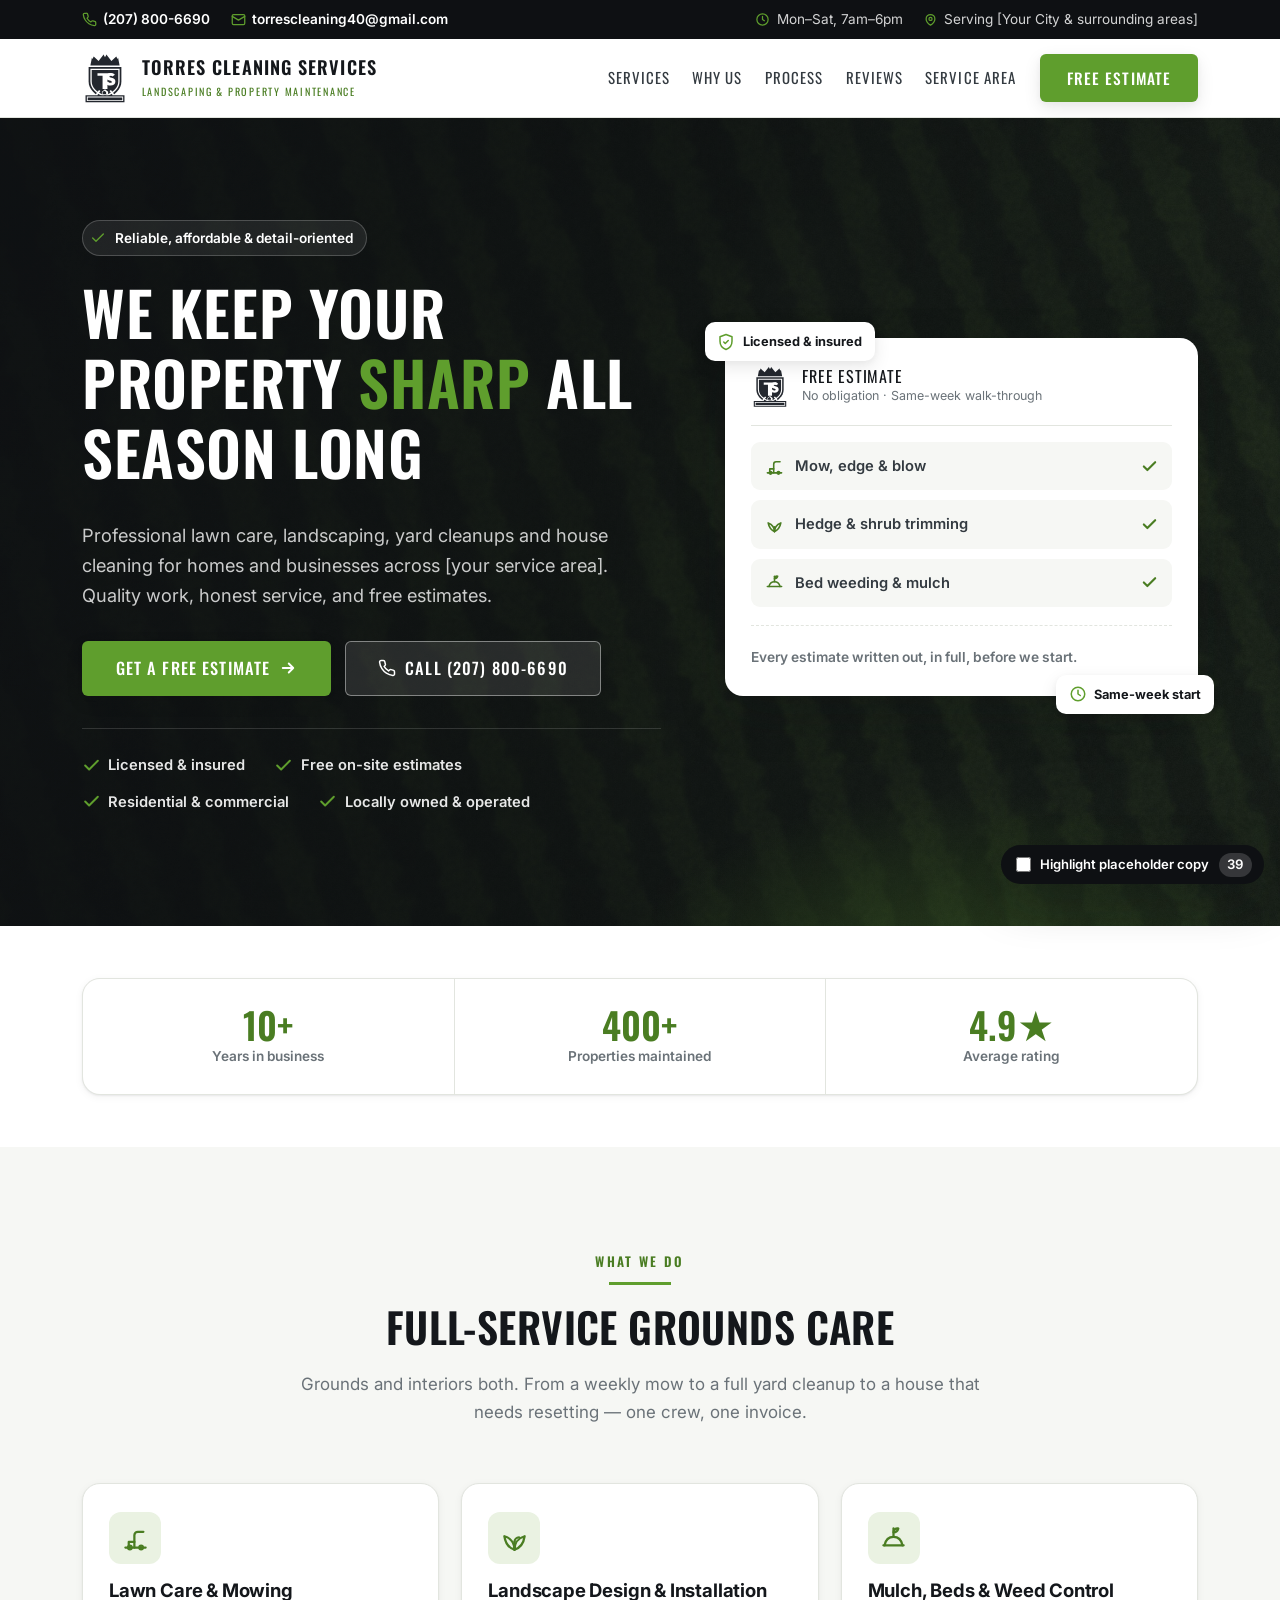
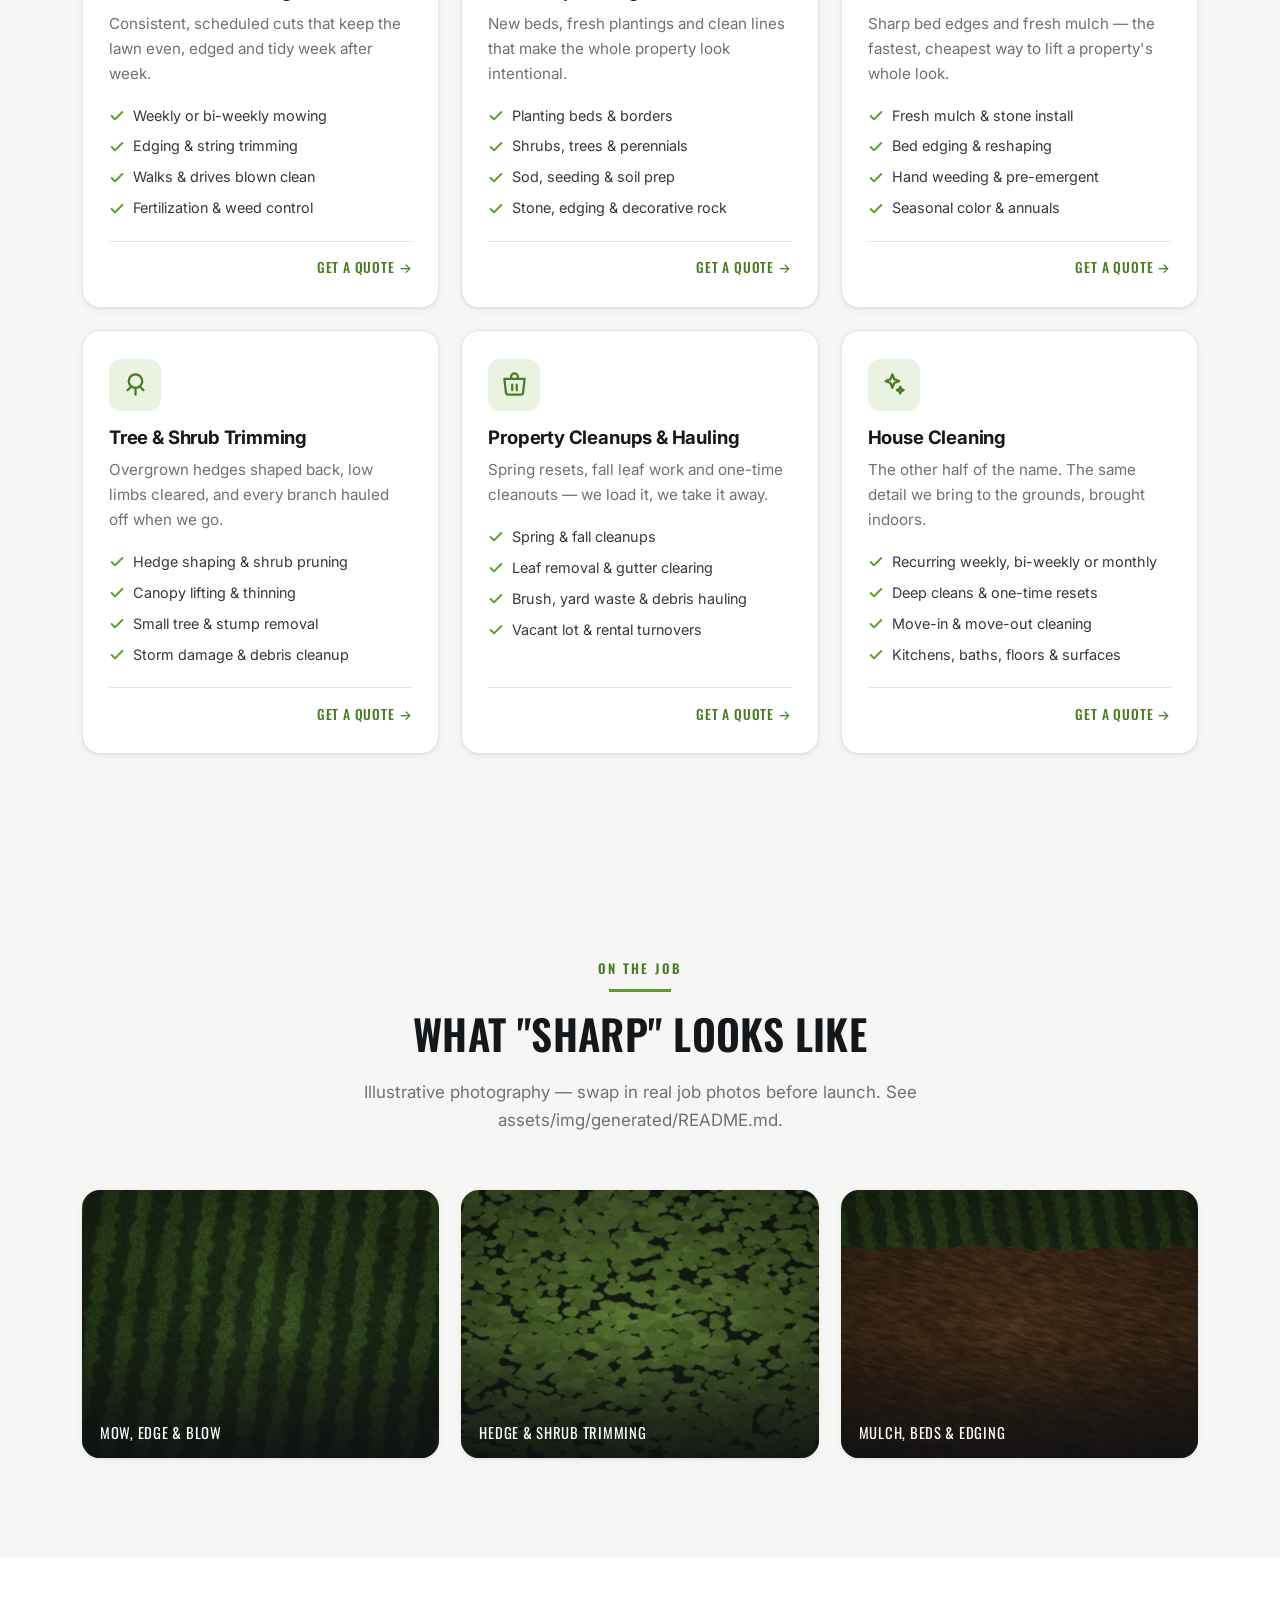
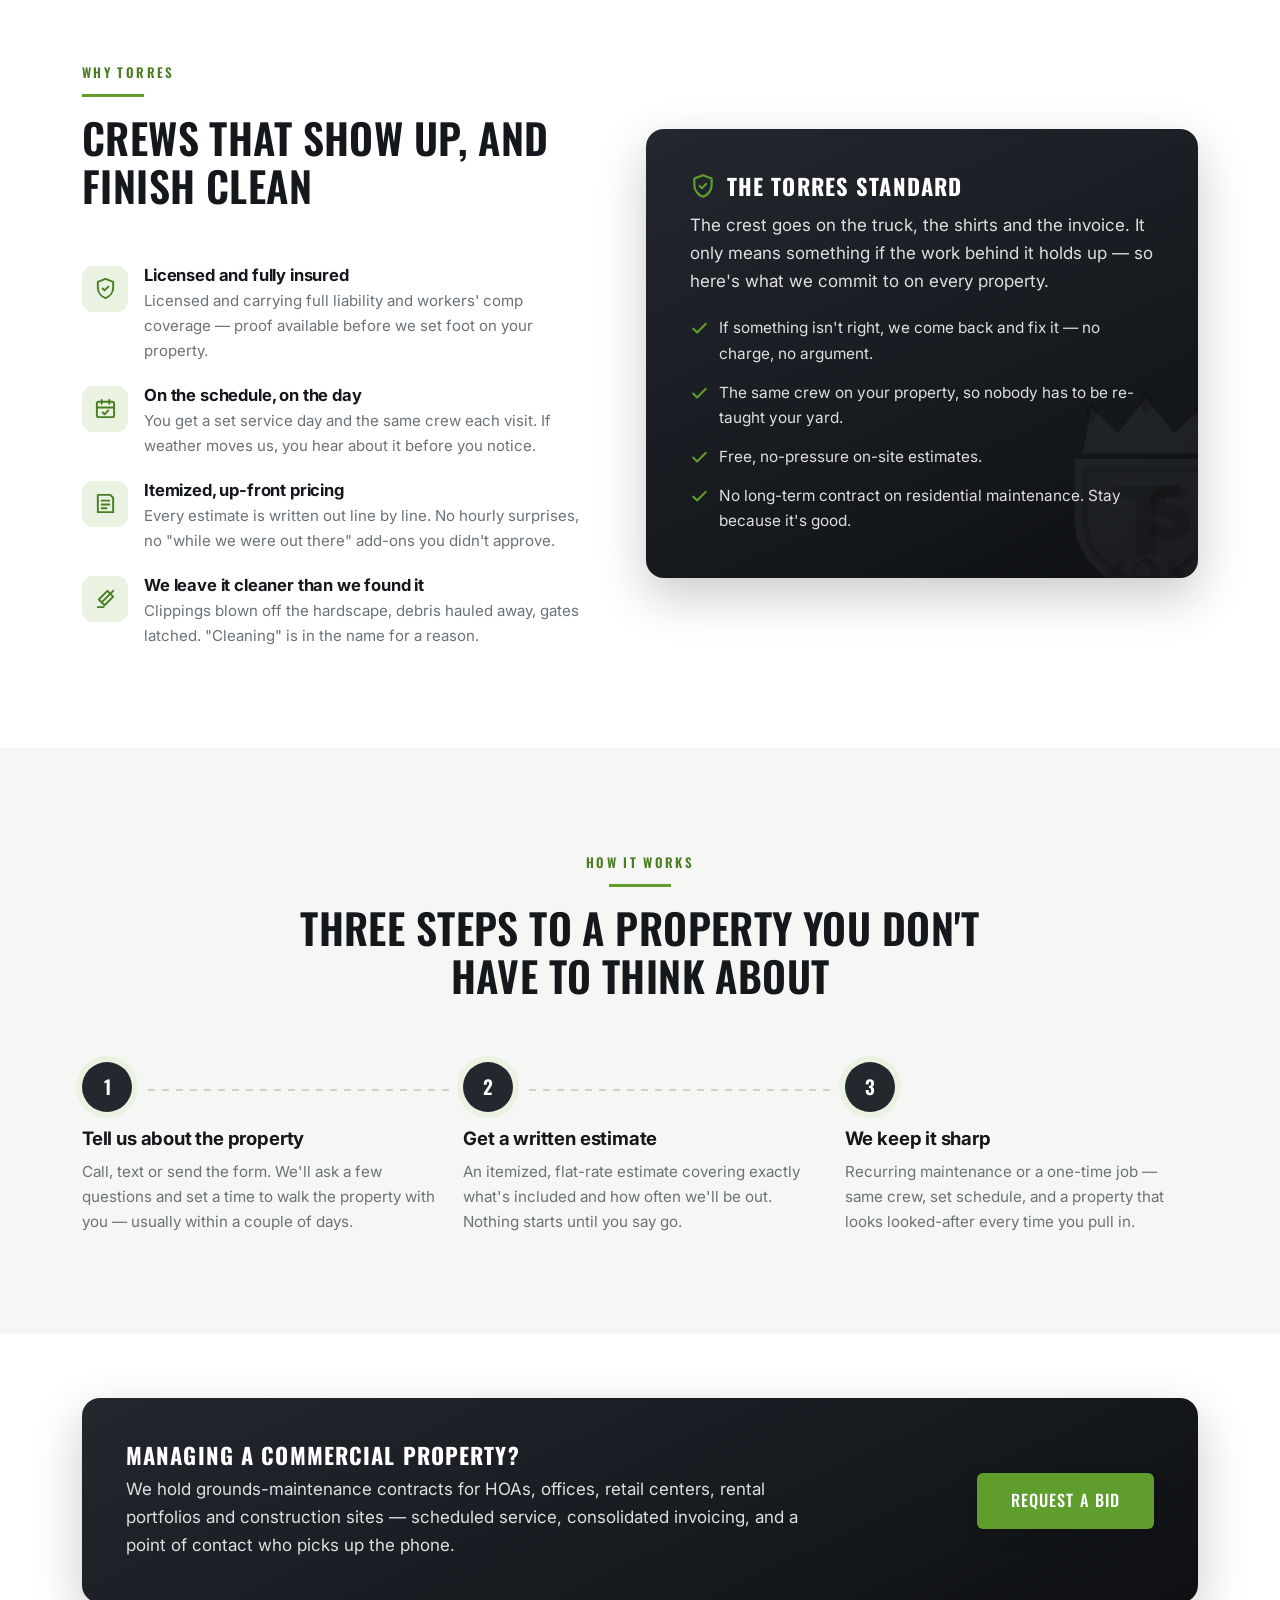
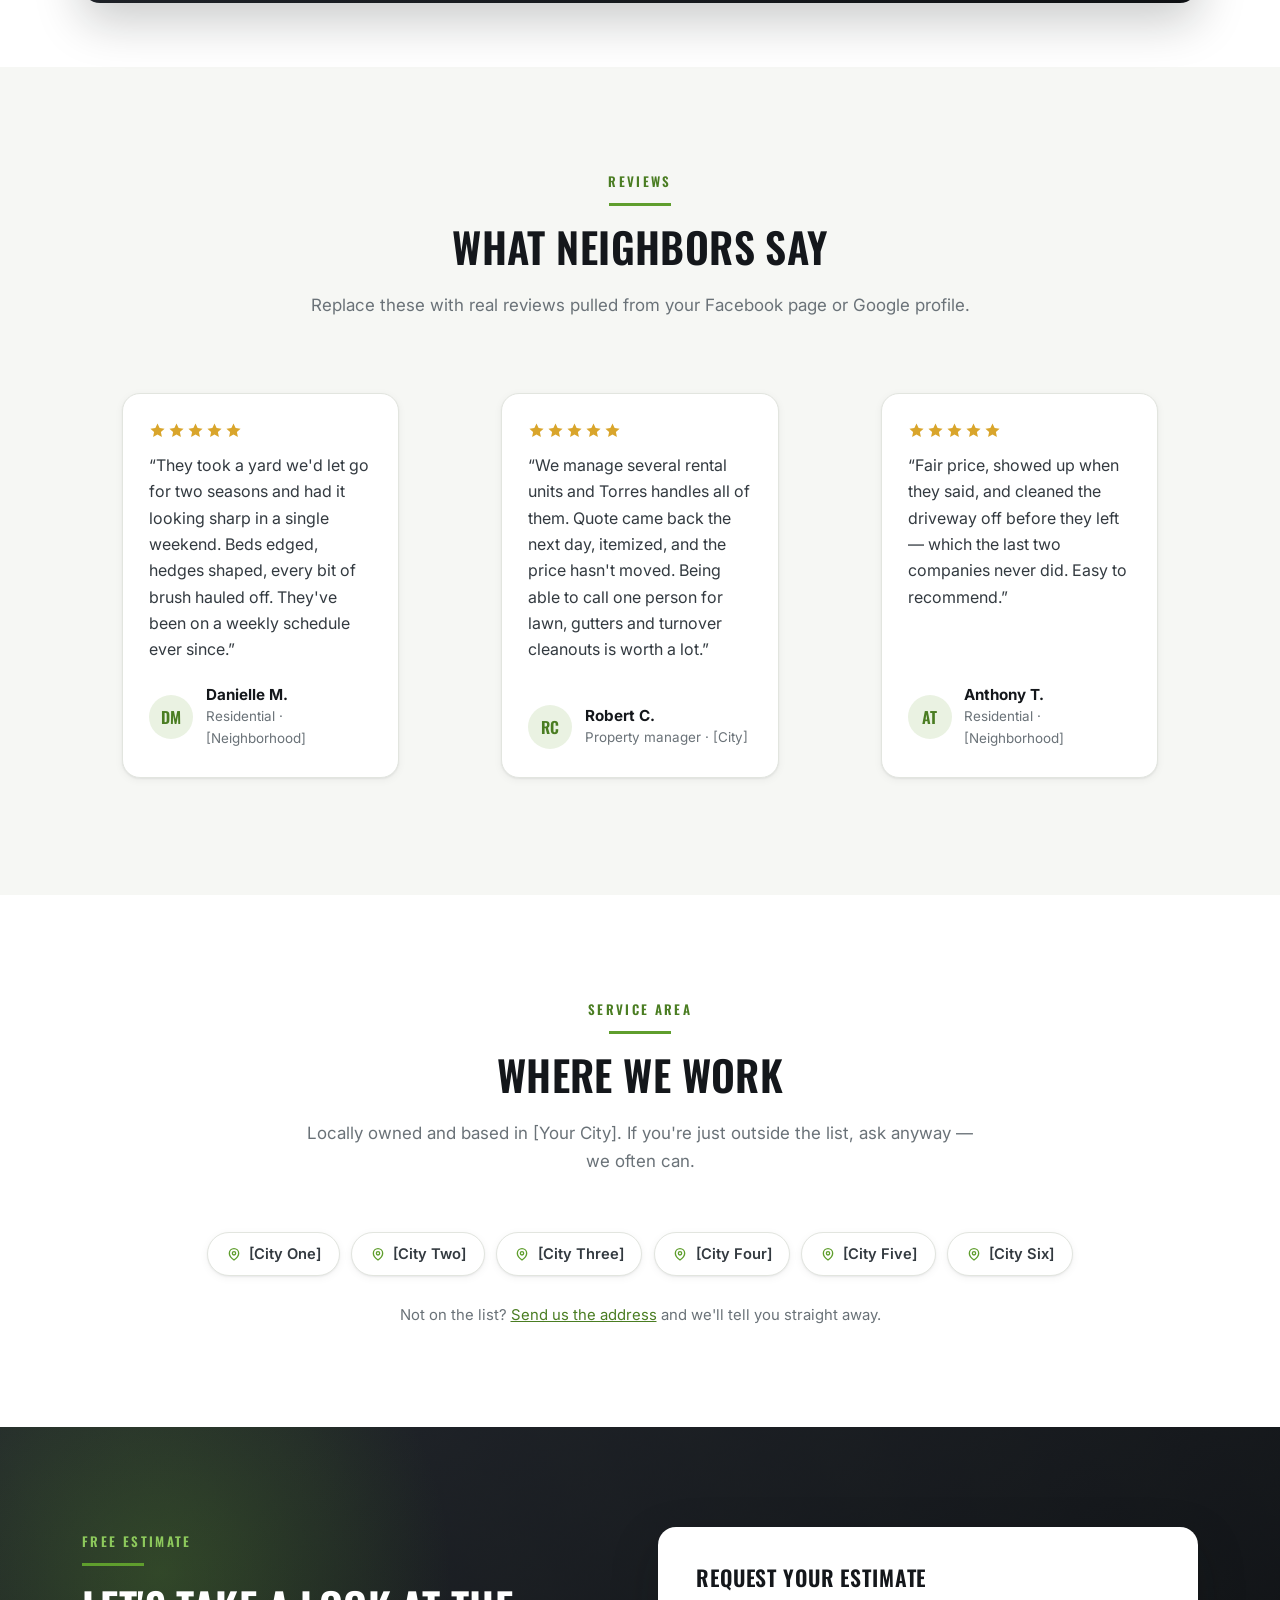
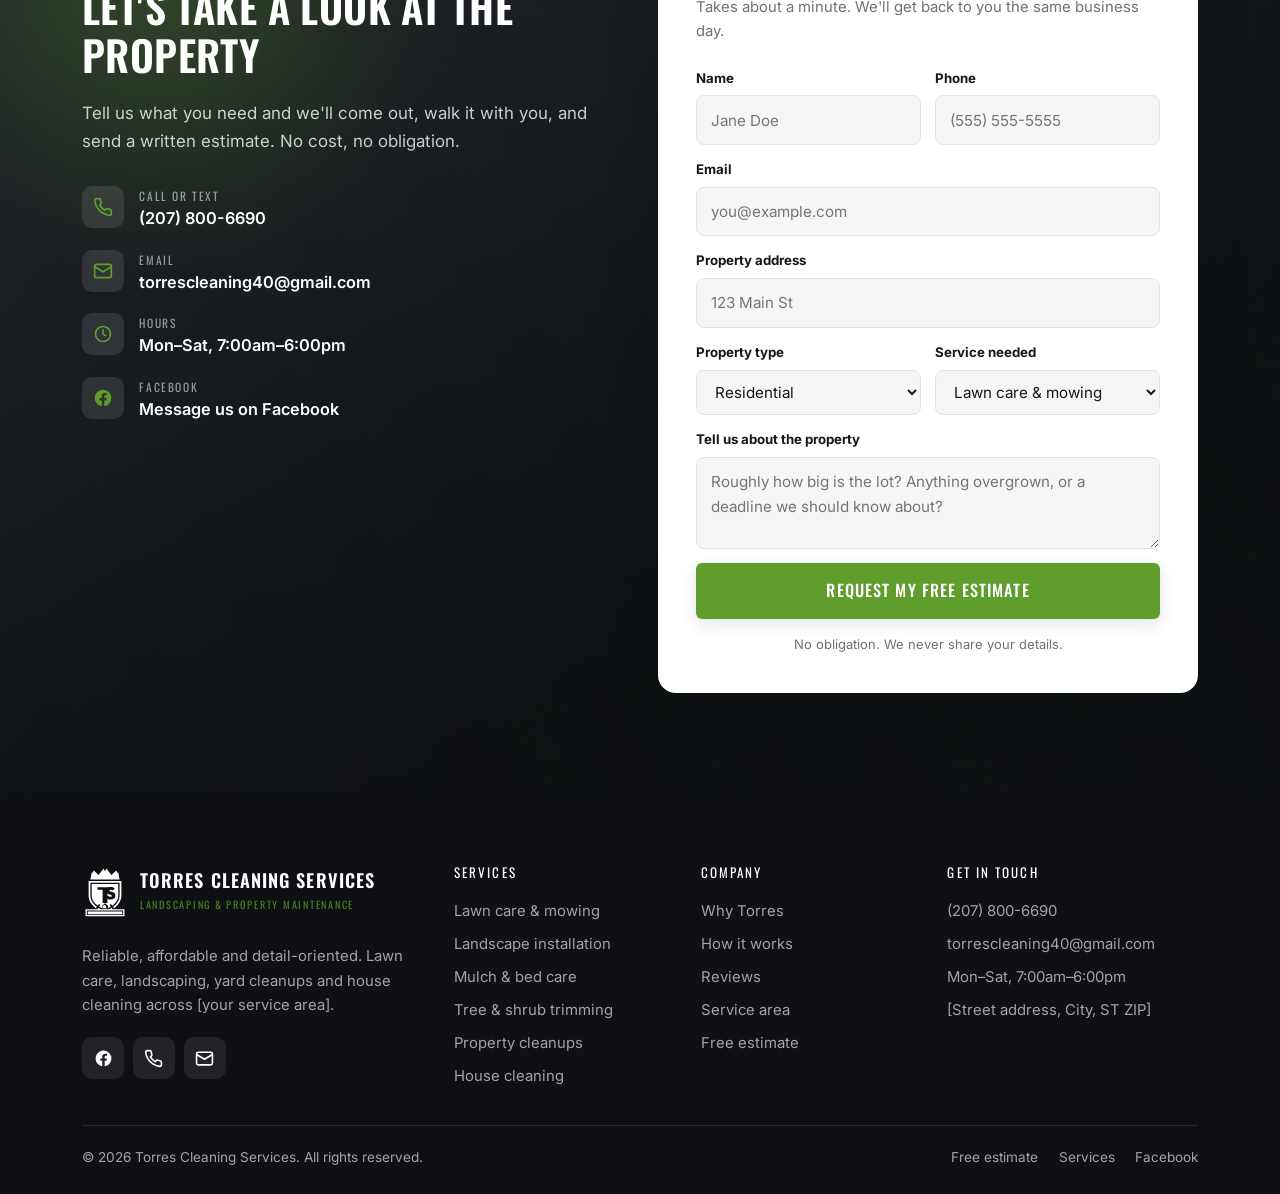
==== index.html @ cb21657d "Add lawn photography, drop prices and the 24hr guarantee Photography — no stock-photo host (Facebook" ====
<!doctype html>
<html lang="en">
<head>
<meta charset="utf-8">
<meta name="viewport" content="width=device-width, initial-scale=1">
<title>Torres Cleaning Services — Landscaping &amp; Property Maintenance</title>
<meta name="description" content="Torres Cleaning Services provides professional lawn care, landscaping, yard cleanups and house cleaning. Reliable, affordable and detail-oriented. Free estimates.">
<meta name="theme-color" content="#0e1013">

<!-- Open Graph / social preview -->
<meta property="og:type" content="website">
<meta property="og:title" content="Torres Cleaning Services — Landscaping &amp; Property Maintenance">
<meta property="og:description" content="Professional lawn care, landscaping, yard cleanups and house cleaning. Quality work, honest service, beautiful results. Free estimates.">

<link rel="preconnect" href="https://fonts.googleapis.com">
<link rel="preconnect" href="https://fonts.gstatic.com" crossorigin>
<link rel="stylesheet" href="https://fonts.googleapis.com/css2?family=Inter:wght@400;600;700&family=Oswald:wght@400;500;600&display=swap">
<link rel="stylesheet" href="assets/css/styles.css">
</head>
<body>

<a class="skip-link" href="#main">Skip to main content</a>

<!-- ============================== TOP BAR ============================== -->
<div class="topbar">
  <div class="container topbar__inner">
    <ul class="topbar__list">
      <li>
        <svg viewBox="0 0 24 24" fill="none" stroke="currentColor" stroke-width="2" stroke-linecap="round" stroke-linejoin="round" aria-hidden="true"><path d="M22 16.92v3a2 2 0 0 1-2.18 2 19.79 19.79 0 0 1-8.63-3.07 19.5 19.5 0 0 1-6-6 19.79 19.79 0 0 1-3.07-8.67A2 2 0 0 1 4.11 2h3a2 2 0 0 1 2 1.72c.13.96.36 1.9.7 2.81a2 2 0 0 1-.45 2.11L8.09 9.91a16 16 0 0 0 6 6l1.27-1.27a2 2 0 0 1 2.11-.45c.9.34 1.85.57 2.81.7A2 2 0 0 1 22 16.92z"/></svg>
        <a href="tel:+12078006690">(207) 800-6690</a>
      </li>
      <li>
        <svg viewBox="0 0 24 24" fill="none" stroke="currentColor" stroke-width="2" stroke-linecap="round" stroke-linejoin="round" aria-hidden="true"><rect x="2" y="4" width="20" height="16" rx="2"/><path d="m2 7 10 6 10-6"/></svg>
        <a href="mailto:torrescleaning40@gmail.com">torrescleaning40@gmail.com</a>
      </li>
    </ul>
    <ul class="topbar__list">
      <li>
        <svg viewBox="0 0 24 24" fill="none" stroke="currentColor" stroke-width="2" stroke-linecap="round" stroke-linejoin="round" aria-hidden="true"><circle cx="12" cy="12" r="9"/><path d="M12 7v5l3 2"/></svg>
        <span class="ph">Mon–Sat, 7am–6pm</span>
      </li>
      <li>
        <svg viewBox="0 0 24 24" fill="none" stroke="currentColor" stroke-width="2" stroke-linecap="round" stroke-linejoin="round" aria-hidden="true"><path d="M12 21s-7-4.5-7-10a7 7 0 0 1 14 0c0 5.5-7 10-7 10z"/><circle cx="12" cy="11" r="2.5"/></svg>
        <span>Serving <span class="ph">[Your City &amp; surrounding areas]</span></span>
      </li>
    </ul>
  </div>
</div>

<!-- ============================== HEADER =============================== -->
<header class="site-header">
  <div class="container site-header__inner">
    <a class="brand" href="#top">
      <svg class="brand__crest" viewBox="0 0 100 122" role="img" aria-label="Torres Cleaning Services crest"><g class="crest-body" fill="currentColor"><path d="M17 33 21.5 9.5 35.5 22.5 50 4 64.5 22.5 78.5 9.5 83 33Z"/><path d="M13 36h74v33c0 18-14.5 31-37 40C27.5 100 13 87 13 69Z"/></g><g class="crest-paper" fill="var(--crest-paper,#fff)"><path d="M21.5 6 25 12l-3.5 6-3.5-6Zm57 0L82 12l-3.5 6-3.5-6ZM50 0l4 7-4 7-4-7Z"/><path d="M17 40h66v29c0 15.5-12.5 27-33 35.5C29.5 96 17 84.5 17 69Zm3 3v26c0 13.7 11 24 30 32 19-8 30-18.3 30-32V43Z"/><path d="M33 50h34v6H55.5v30h-11V56H33Z"/><path d="M63 49.5c4.4 0 7.6 1.6 9.3 4.4l-5.4 3.6c-.9-1.3-2.3-2-4-2-1.7 0-2.8.8-2.8 2 0 1.4 1.4 2 4.8 2.9 5.4 1.4 8.6 3.4 8.6 8.3 0 5.6-4.4 9.3-11.2 9.3-5.3 0-9.2-1.9-11.2-5.2l5.6-3.7c1.2 1.8 3.1 2.8 5.4 2.8 2 0 3.2-.8 3.2-2.1 0-1.5-1.5-2.1-5.2-3.1-5-1.3-8.1-3.4-8.1-8.1 0-5.3 4.3-9.1 11-9.1Z"/><path d="M50 86.5 43 92v7h14v-7Zm-1.5 3.2 4 3.1v4.2h-8v-4.2Z"/><path d="m36.5 88 3.2 2.4-8 10.6-3.2-2.4Zm27 0 8 10.6-3.2 2.4-8-10.6Z"/></g><g class="crest-body" fill="currentColor"><path d="M6 100h88v16H6Z"/></g><g class="crest-paper" fill="var(--crest-paper,#fff)"><path d="M9 103h82v10H9Zm2 2v6h78v-6Z"/></g></svg>
      <span>
        <span class="brand__name">Torres Cleaning Services</span>
        <span class="brand__tag">Landscaping &amp; Property Maintenance</span>
      </span>
    </a>

    <button class="nav-toggle" type="button" aria-expanded="false" aria-controls="primary-nav" aria-label="Toggle navigation menu">
      <svg class="icon-open" viewBox="0 0 24 24" fill="none" stroke="currentColor" stroke-width="2" stroke-linecap="round" aria-hidden="true"><path d="M4 7h16M4 12h16M4 17h16"/></svg>
      <svg class="icon-close" viewBox="0 0 24 24" fill="none" stroke="currentColor" stroke-width="2" stroke-linecap="round" aria-hidden="true"><path d="m6 6 12 12M18 6 6 18"/></svg>
    </button>

    <nav class="nav" id="primary-nav" aria-label="Primary">
      <ul class="nav__list">
        <li><a href="#services">Services</a></li>
        <li><a href="#why">Why Us</a></li>
        <li><a href="#process">Process</a></li>
        <li><a href="#reviews">Reviews</a></li>
        <li><a href="#areas">Service Area</a></li>
      </ul>
      <a class="btn btn--primary" href="#estimate">Free Estimate</a>
    </nav>
  </div>
</header>

<main id="main">

<!-- =============================== HERO ================================ -->
<section class="hero" id="top">
  <div class="container hero__grid">
    <div class="hero__copy">
      <p class="hero__badge">
        <svg viewBox="0 0 24 24" fill="none" stroke="currentColor" stroke-width="2" stroke-linecap="round" stroke-linejoin="round" aria-hidden="true" style="width:16px;height:16px;color:var(--green)"><path d="m20 6-11 11-5-5"/></svg>
        Reliable, affordable &amp; detail-oriented
      </p>

      <h1 class="hero__title">We keep your property <span class="accent">sharp</span> all season long</h1>

      <p class="hero__lede">
        Professional lawn care, landscaping, yard cleanups and house cleaning for
        homes and businesses across <span class="ph">[your service area]</span>.
        Quality work, honest service, and free estimates.
      </p>

      <div class="hero__cta">
        <a class="btn btn--primary btn--lg" href="#estimate">
          Get a free estimate
          <svg viewBox="0 0 24 24" fill="none" stroke="currentColor" stroke-width="2.5" stroke-linecap="round" stroke-linejoin="round" aria-hidden="true"><path d="M5 12h14m-6-6 6 6-6 6"/></svg>
        </a>
        <a class="btn btn--on-dark btn--lg" href="tel:+12078006690">
          <svg viewBox="0 0 24 24" fill="none" stroke="currentColor" stroke-width="2" stroke-linecap="round" stroke-linejoin="round" aria-hidden="true"><path d="M22 16.92v3a2 2 0 0 1-2.18 2 19.79 19.79 0 0 1-8.63-3.07 19.5 19.5 0 0 1-6-6 19.79 19.79 0 0 1-3.07-8.67A2 2 0 0 1 4.11 2h3a2 2 0 0 1 2 1.72c.13.96.36 1.9.7 2.81a2 2 0 0 1-.45 2.11L8.09 9.91a16 16 0 0 0 6 6l1.27-1.27a2 2 0 0 1 2.11-.45c.9.34 1.85.57 2.81.7A2 2 0 0 1 22 16.92z"/></svg>
          Call (207) 800-6690
        </a>
      </div>

      <ul class="hero__points">
        <li><svg viewBox="0 0 24 24" fill="none" stroke="currentColor" stroke-width="2.5" stroke-linecap="round" stroke-linejoin="round" aria-hidden="true"><path d="m20 6-11 11-5-5"/></svg><span class="ph">Licensed &amp; insured</span></li>
        <li><svg viewBox="0 0 24 24" fill="none" stroke="currentColor" stroke-width="2.5" stroke-linecap="round" stroke-linejoin="round" aria-hidden="true"><path d="m20 6-11 11-5-5"/></svg>Free on-site estimates</li>
        <li><svg viewBox="0 0 24 24" fill="none" stroke="currentColor" stroke-width="2.5" stroke-linecap="round" stroke-linejoin="round" aria-hidden="true"><path d="m20 6-11 11-5-5"/></svg>Residential &amp; commercial</li>
        <li><svg viewBox="0 0 24 24" fill="none" stroke="currentColor" stroke-width="2.5" stroke-linecap="round" stroke-linejoin="round" aria-hidden="true"><path d="m20 6-11 11-5-5"/></svg>Locally owned &amp; operated</li>
      </ul>
    </div>

    <div class="hero__visual">
      <div class="hero-float hero-float--tl">
        <svg viewBox="0 0 24 24" fill="none" stroke="currentColor" stroke-width="2" stroke-linecap="round" stroke-linejoin="round" aria-hidden="true"><path d="M12 2 4 5v6c0 5 3.4 9.4 8 11 4.6-1.6 8-6 8-11V5z"/><path d="m9 12 2 2 4-4"/></svg>
        <span class="ph">Licensed &amp; insured</span>
      </div>

      <div class="hero-card">
        <div class="hero-card__top">
          <svg class="brand__crest" viewBox="0 0 100 122" role="img" aria-label="Torres Cleaning Services crest"><g class="crest-body" fill="currentColor"><path d="M17 33 21.5 9.5 35.5 22.5 50 4 64.5 22.5 78.5 9.5 83 33Z"/><path d="M13 36h74v33c0 18-14.5 31-37 40C27.5 100 13 87 13 69Z"/></g><g class="crest-paper" fill="var(--crest-paper,#fff)"><path d="M21.5 6 25 12l-3.5 6-3.5-6Zm57 0L82 12l-3.5 6-3.5-6ZM50 0l4 7-4 7-4-7Z"/><path d="M17 40h66v29c0 15.5-12.5 27-33 35.5C29.5 96 17 84.5 17 69Zm3 3v26c0 13.7 11 24 30 32 19-8 30-18.3 30-32V43Z"/><path d="M33 50h34v6H55.5v30h-11V56H33Z"/><path d="M63 49.5c4.4 0 7.6 1.6 9.3 4.4l-5.4 3.6c-.9-1.3-2.3-2-4-2-1.7 0-2.8.8-2.8 2 0 1.4 1.4 2 4.8 2.9 5.4 1.4 8.6 3.4 8.6 8.3 0 5.6-4.4 9.3-11.2 9.3-5.3 0-9.2-1.9-11.2-5.2l5.6-3.7c1.2 1.8 3.1 2.8 5.4 2.8 2 0 3.2-.8 3.2-2.1 0-1.5-1.5-2.1-5.2-3.1-5-1.3-8.1-3.4-8.1-8.1 0-5.3 4.3-9.1 11-9.1Z"/><path d="M50 86.5 43 92v7h14v-7Zm-1.5 3.2 4 3.1v4.2h-8v-4.2Z"/><path d="m36.5 88 3.2 2.4-8 10.6-3.2-2.4Zm27 0 8 10.6-3.2 2.4-8-10.6Z"/></g><g class="crest-body" fill="currentColor"><path d="M6 100h88v16H6Z"/></g><g class="crest-paper" fill="var(--crest-paper,#fff)"><path d="M9 103h82v10H9Zm2 2v6h78v-6Z"/></g></svg>
          <span>
            <span class="hero-card__title">Free estimate</span>
            <span class="hero-card__sub">No obligation &middot; <span class="ph">Same-week walk-through</span></span>
          </span>
        </div>

        <div class="hero-card__rows">
          <div class="hero-card__row">
            <svg viewBox="0 0 24 24" fill="none" stroke="currentColor" stroke-width="2" stroke-linecap="round" stroke-linejoin="round" aria-hidden="true"><path d="M3 20h18"/><path d="M6 20v-5h5v5"/><path d="M11 15V9a3 3 0 0 1 3-3h5"/><circle cx="7" cy="20" r="1.6"/><circle cx="17" cy="20" r="1.6"/></svg>
            <span>Mow, edge &amp; blow</span>
            <svg class="hero-card__check" viewBox="0 0 24 24" fill="none" stroke="currentColor" stroke-width="3" stroke-linecap="round" stroke-linejoin="round" aria-hidden="true"><path d="m20 6-11 11-5-5"/></svg>
          </div>
          <div class="hero-card__row">
            <svg viewBox="0 0 24 24" fill="none" stroke="currentColor" stroke-width="2" stroke-linecap="round" stroke-linejoin="round" aria-hidden="true"><path d="M12 21c0-5 3-9 8-11-1 6-4 9-8 11z"/><path d="M12 21c0-5-3-9-8-11 1 6 4 9 8 11z"/><path d="M12 21v-6"/></svg>
            <span>Hedge &amp; shrub trimming</span>
            <svg class="hero-card__check" viewBox="0 0 24 24" fill="none" stroke="currentColor" stroke-width="3" stroke-linecap="round" stroke-linejoin="round" aria-hidden="true"><path d="m20 6-11 11-5-5"/></svg>
          </div>
          <div class="hero-card__row">
            <svg viewBox="0 0 24 24" fill="none" stroke="currentColor" stroke-width="2" stroke-linecap="round" stroke-linejoin="round" aria-hidden="true"><path d="M3 17h18"/><path d="M5 17c1-4 3-6 7-6s6 2 7 6"/><path d="M12 11V4"/><path d="M12 7c2 0 3.5-1.2 4-3-2.2-.3-3.6.7-4 3z"/></svg>
            <span>Bed weeding &amp; mulch</span>
            <svg class="hero-card__check" viewBox="0 0 24 24" fill="none" stroke="currentColor" stroke-width="3" stroke-linecap="round" stroke-linejoin="round" aria-hidden="true"><path d="m20 6-11 11-5-5"/></svg>
          </div>
        </div>

        <p class="hero-card__foot">
          <span>Every estimate written out, in full, before we start.</span>
        </p>
      </div>

      <div class="hero-float hero-float--br">
        <svg viewBox="0 0 24 24" fill="none" stroke="currentColor" stroke-width="2" stroke-linecap="round" stroke-linejoin="round" aria-hidden="true"><circle cx="12" cy="12" r="9"/><path d="M12 7v5l3 2"/></svg>
        <span class="ph">Same-week start</span>
      </div>
    </div>
  </div>
</section>

<!-- =============================== STATS =============================== -->
<section class="section" style="padding-block: clamp(34px,4.5vw,52px)">
  <div class="container">
    <div class="stats">
      <div class="stat"><div class="stat__num ph">10+</div><div class="stat__label">Years in business</div></div>
      <div class="stat"><div class="stat__num ph">400+</div><div class="stat__label">Properties maintained</div></div>
      <div class="stat"><div class="stat__num ph">4.9★</div><div class="stat__label">Average rating</div></div>
    </div>
  </div>
</section>

<!-- ============================== SERVICES ============================= -->
<section class="section section--stone" id="services">
  <div class="container">
    <div class="section-head">
      <span class="eyebrow">What we do</span>
      <hr class="rule">
      <h2>Full-service grounds care</h2>
      <p>Grounds and interiors both. From a weekly mow to a full yard cleanup to a house that needs resetting — one crew, one invoice.</p>
    </div>

    <div class="cards">

      <article class="card">
        <div class="card__icon">
          <svg viewBox="0 0 24 24" fill="none" stroke="currentColor" stroke-width="2" stroke-linecap="round" stroke-linejoin="round" aria-hidden="true"><path d="M3 20h18"/><path d="M6 20v-5h5v5"/><path d="M11 15V9a3 3 0 0 1 3-3h5"/><circle cx="7" cy="20" r="1.6"/><circle cx="17" cy="20" r="1.6"/></svg>
        </div>
        <h3>Lawn Care &amp; Mowing</h3>
        <p>Consistent, scheduled cuts that keep the lawn even, edged and tidy week after week.</p>
        <ul class="card__list">
          <li><svg viewBox="0 0 24 24" fill="none" stroke="currentColor" stroke-width="3" stroke-linecap="round" stroke-linejoin="round" aria-hidden="true"><path d="m20 6-11 11-5-5"/></svg>Weekly or bi-weekly mowing</li>
          <li><svg viewBox="0 0 24 24" fill="none" stroke="currentColor" stroke-width="3" stroke-linecap="round" stroke-linejoin="round" aria-hidden="true"><path d="m20 6-11 11-5-5"/></svg>Edging &amp; string trimming</li>
          <li><svg viewBox="0 0 24 24" fill="none" stroke="currentColor" stroke-width="3" stroke-linecap="round" stroke-linejoin="round" aria-hidden="true"><path d="m20 6-11 11-5-5"/></svg>Walks &amp; drives blown clean</li>
          <li><svg viewBox="0 0 24 24" fill="none" stroke="currentColor" stroke-width="3" stroke-linecap="round" stroke-linejoin="round" aria-hidden="true"><path d="m20 6-11 11-5-5"/></svg>Fertilization &amp; weed control</li>
        </ul>
        <div class="card__foot">
          
          <a class="card__link" href="#estimate">Get a quote →</a>
        </div>
      </article>

      <article class="card">
        <div class="card__icon">
          <svg viewBox="0 0 24 24" fill="none" stroke="currentColor" stroke-width="2" stroke-linecap="round" stroke-linejoin="round" aria-hidden="true"><path d="M12 22c0-6 3.5-10.5 9-12-1 7-4.5 10.5-9 12z"/><path d="M12 22c0-6-3.5-10.5-9-12 1 7 4.5 10.5 9 12z"/><path d="M12 22v-7"/><path d="M12 15a4 4 0 0 1 4-4"/></svg>
        </div>
        <h3>Landscape Design &amp; Installation</h3>
        <p>New beds, fresh plantings and clean lines that make the whole property look intentional.</p>
        <ul class="card__list">
          <li><svg viewBox="0 0 24 24" fill="none" stroke="currentColor" stroke-width="3" stroke-linecap="round" stroke-linejoin="round" aria-hidden="true"><path d="m20 6-11 11-5-5"/></svg>Planting beds &amp; borders</li>
          <li><svg viewBox="0 0 24 24" fill="none" stroke="currentColor" stroke-width="3" stroke-linecap="round" stroke-linejoin="round" aria-hidden="true"><path d="m20 6-11 11-5-5"/></svg>Shrubs, trees &amp; perennials</li>
          <li><svg viewBox="0 0 24 24" fill="none" stroke="currentColor" stroke-width="3" stroke-linecap="round" stroke-linejoin="round" aria-hidden="true"><path d="m20 6-11 11-5-5"/></svg>Sod, seeding &amp; soil prep</li>
          <li><svg viewBox="0 0 24 24" fill="none" stroke="currentColor" stroke-width="3" stroke-linecap="round" stroke-linejoin="round" aria-hidden="true"><path d="m20 6-11 11-5-5"/></svg>Stone, edging &amp; decorative rock</li>
        </ul>
        <div class="card__foot">
          
          <a class="card__link" href="#estimate">Get a quote →</a>
        </div>
      </article>

      <article class="card">
        <div class="card__icon">
          <svg viewBox="0 0 24 24" fill="none" stroke="currentColor" stroke-width="2" stroke-linecap="round" stroke-linejoin="round" aria-hidden="true"><path d="M3 18h18"/><path d="M4 18c1-5 3.5-7.5 8-7.5s7 2.5 8 7.5"/><path d="M12 10.5V3"/><path d="M12 6.5c2.2 0 3.8-1.4 4.3-3.4-2.5-.3-4 .9-4.3 3.4z"/></svg>
        </div>
        <h3>Mulch, Beds &amp; Weed Control</h3>
        <p>Sharp bed edges and fresh mulch — the fastest, cheapest way to lift a property's whole look.</p>
        <ul class="card__list">
          <li><svg viewBox="0 0 24 24" fill="none" stroke="currentColor" stroke-width="3" stroke-linecap="round" stroke-linejoin="round" aria-hidden="true"><path d="m20 6-11 11-5-5"/></svg>Fresh mulch &amp; stone install</li>
          <li><svg viewBox="0 0 24 24" fill="none" stroke="currentColor" stroke-width="3" stroke-linecap="round" stroke-linejoin="round" aria-hidden="true"><path d="m20 6-11 11-5-5"/></svg>Bed edging &amp; reshaping</li>
          <li><svg viewBox="0 0 24 24" fill="none" stroke="currentColor" stroke-width="3" stroke-linecap="round" stroke-linejoin="round" aria-hidden="true"><path d="m20 6-11 11-5-5"/></svg>Hand weeding &amp; pre-emergent</li>
          <li><svg viewBox="0 0 24 24" fill="none" stroke="currentColor" stroke-width="3" stroke-linecap="round" stroke-linejoin="round" aria-hidden="true"><path d="m20 6-11 11-5-5"/></svg>Seasonal color &amp; annuals</li>
        </ul>
        <div class="card__foot">
          
          <a class="card__link" href="#estimate">Get a quote →</a>
        </div>
      </article>

      <article class="card">
        <div class="card__icon">
          <svg viewBox="0 0 24 24" fill="none" stroke="currentColor" stroke-width="2" stroke-linecap="round" stroke-linejoin="round" aria-hidden="true"><path d="M12 21v-6"/><circle cx="12" cy="9" r="6"/><path d="M8.5 13.5 5 17"/><path d="m15.5 13.5 3.5 3.5"/></svg>
        </div>
        <h3>Tree &amp; Shrub Trimming</h3>
        <p>Overgrown hedges shaped back, low limbs cleared, and every branch hauled off when we go.</p>
        <ul class="card__list">
          <li><svg viewBox="0 0 24 24" fill="none" stroke="currentColor" stroke-width="3" stroke-linecap="round" stroke-linejoin="round" aria-hidden="true"><path d="m20 6-11 11-5-5"/></svg>Hedge shaping &amp; shrub pruning</li>
          <li><svg viewBox="0 0 24 24" fill="none" stroke="currentColor" stroke-width="3" stroke-linecap="round" stroke-linejoin="round" aria-hidden="true"><path d="m20 6-11 11-5-5"/></svg>Canopy lifting &amp; thinning</li>
          <li><svg viewBox="0 0 24 24" fill="none" stroke="currentColor" stroke-width="3" stroke-linecap="round" stroke-linejoin="round" aria-hidden="true"><path d="m20 6-11 11-5-5"/></svg>Small tree &amp; stump removal</li>
          <li><svg viewBox="0 0 24 24" fill="none" stroke="currentColor" stroke-width="3" stroke-linecap="round" stroke-linejoin="round" aria-hidden="true"><path d="m20 6-11 11-5-5"/></svg>Storm damage &amp; debris cleanup</li>
        </ul>
        <div class="card__foot">
          
          <a class="card__link" href="#estimate">Get a quote →</a>
        </div>
      </article>

      <article class="card">
        <div class="card__icon">
          <svg viewBox="0 0 24 24" fill="none" stroke="currentColor" stroke-width="2" stroke-linecap="round" stroke-linejoin="round" aria-hidden="true"><path d="M3 7h18l-1.4 12.2a2 2 0 0 1-2 1.8H6.4a2 2 0 0 1-2-1.8z"/><path d="M9 7V5a3 3 0 0 1 6 0v2"/><path d="M10 12v5M14 12v5"/></svg>
        </div>
        <h3>Property Cleanups &amp; Hauling</h3>
        <p>Spring resets, fall leaf work and one-time cleanouts — we load it, we take it away.</p>
        <ul class="card__list">
          <li><svg viewBox="0 0 24 24" fill="none" stroke="currentColor" stroke-width="3" stroke-linecap="round" stroke-linejoin="round" aria-hidden="true"><path d="m20 6-11 11-5-5"/></svg>Spring &amp; fall cleanups</li>
          <li><svg viewBox="0 0 24 24" fill="none" stroke="currentColor" stroke-width="3" stroke-linecap="round" stroke-linejoin="round" aria-hidden="true"><path d="m20 6-11 11-5-5"/></svg>Leaf removal &amp; gutter clearing</li>
          <li><svg viewBox="0 0 24 24" fill="none" stroke="currentColor" stroke-width="3" stroke-linecap="round" stroke-linejoin="round" aria-hidden="true"><path d="m20 6-11 11-5-5"/></svg>Brush, yard waste &amp; debris hauling</li>
          <li><svg viewBox="0 0 24 24" fill="none" stroke="currentColor" stroke-width="3" stroke-linecap="round" stroke-linejoin="round" aria-hidden="true"><path d="m20 6-11 11-5-5"/></svg>Vacant lot &amp; rental turnovers</li>
        </ul>
        <div class="card__foot">
          
          <a class="card__link" href="#estimate">Get a quote →</a>
        </div>
      </article>

      <article class="card">
        <div class="card__icon">
          <svg viewBox="0 0 24 24" fill="none" stroke="currentColor" stroke-width="2" stroke-linecap="round" stroke-linejoin="round" aria-hidden="true"><path d="M11 3l1.7 4.3L17 9l-4.3 1.7L11 15l-1.7-4.3L5 9l4.3-1.7z"/><path d="M18 14l.9 2.1L21 17l-2.1.9L18 20l-.9-2.1L15 17l2.1-.9z"/></svg>
        </div>
        <h3>House Cleaning</h3>
        <p>The other half of the name. The same detail we bring to the grounds, brought indoors.</p>
        <ul class="card__list">
          <li><svg viewBox="0 0 24 24" fill="none" stroke="currentColor" stroke-width="3" stroke-linecap="round" stroke-linejoin="round" aria-hidden="true"><path d="m20 6-11 11-5-5"/></svg>Recurring weekly, bi-weekly or monthly</li>
          <li><svg viewBox="0 0 24 24" fill="none" stroke="currentColor" stroke-width="3" stroke-linecap="round" stroke-linejoin="round" aria-hidden="true"><path d="m20 6-11 11-5-5"/></svg>Deep cleans &amp; one-time resets</li>
          <li><svg viewBox="0 0 24 24" fill="none" stroke="currentColor" stroke-width="3" stroke-linecap="round" stroke-linejoin="round" aria-hidden="true"><path d="m20 6-11 11-5-5"/></svg>Move-in &amp; move-out cleaning</li>
          <li><svg viewBox="0 0 24 24" fill="none" stroke="currentColor" stroke-width="3" stroke-linecap="round" stroke-linejoin="round" aria-hidden="true"><path d="m20 6-11 11-5-5"/></svg>Kitchens, baths, floors &amp; surfaces</li>
        </ul>
        <div class="card__foot">
          
          <a class="card__link" href="#estimate">Get a quote →</a>
        </div>
      </article>

    </div>
  </div>
</section>

<!-- ============================== GALLERY =============================== -->
<section class="section section--stone">
  <div class="container">
    <div class="section-head">
      <span class="eyebrow">On the job</span>
      <hr class="rule">
      <h2>What "sharp" looks like</h2>
      <p class="ph">Illustrative photography — swap in real job photos before launch. See assets/img/generated/README.md.</p>
    </div>
    <div class="gallery">
      <figure class="gallery__tile">
        <img src="assets/img/generated/gallery-lawn.jpg" alt="Freshly mown lawn with crisp mowing stripes" loading="lazy" width="1000" height="750">
        <figcaption>Mow, edge &amp; blow</figcaption>
      </figure>
      <figure class="gallery__tile">
        <img src="assets/img/generated/gallery-hedge.jpg" alt="Densely trimmed hedge with a clean, even line" loading="lazy" width="1000" height="750">
        <figcaption>Hedge &amp; shrub trimming</figcaption>
      </figure>
      <figure class="gallery__tile">
        <img src="assets/img/generated/gallery-mulch.jpg" alt="Fresh mulch bed with a sharp edge against the lawn" loading="lazy" width="1000" height="750">
        <figcaption>Mulch, beds &amp; edging</figcaption>
      </figure>
    </div>
  </div>
</section>

<!-- ============================== WHY US =============================== -->
<section class="section" id="why">
  <div class="container split">
    <div>
      <div class="section-head section-head--left">
        <span class="eyebrow">Why Torres</span>
        <hr class="rule">
        <h2>Crews that show up, and finish clean</h2>
      </div>
      <ul class="features">
        <li class="feature">
          <span class="feature__icon"><svg viewBox="0 0 24 24" fill="none" stroke="currentColor" stroke-width="2" stroke-linecap="round" stroke-linejoin="round" aria-hidden="true"><path d="M12 2 4 5v6c0 5 3.4 9.4 8 11 4.6-1.6 8-6 8-11V5z"/><path d="m9 12 2 2 4-4"/></svg></span>
          <div>
            <h3>Licensed and fully insured</h3>
            <p><span class="ph">Licensed and carrying full liability and workers' comp coverage</span> — proof available before we set foot on your property.</p>
          </div>
        </li>
        <li class="feature">
          <span class="feature__icon"><svg viewBox="0 0 24 24" fill="none" stroke="currentColor" stroke-width="2" stroke-linecap="round" stroke-linejoin="round" aria-hidden="true"><rect x="3" y="5" width="18" height="16" rx="2"/><path d="M16 3v4M8 3v4M3 11h18"/><path d="m9 16 2 2 4-4"/></svg></span>
          <div>
            <h3>On the schedule, on the day</h3>
            <p>You get a set service day and the same crew each visit. If weather moves us, you hear about it before you notice.</p>
          </div>
        </li>
        <li class="feature">
          <span class="feature__icon"><svg viewBox="0 0 24 24" fill="none" stroke="currentColor" stroke-width="2" stroke-linecap="round" stroke-linejoin="round" aria-hidden="true"><path d="M4 3h13l3 3v15H4z"/><path d="M8 9h8M8 13h8M8 17h5"/></svg></span>
          <div>
            <h3>Itemized, up-front pricing</h3>
            <p>Every estimate is written out line by line. No hourly surprises, no "while we were out there" add-ons you didn't approve.</p>
          </div>
        </li>
        <li class="feature">
          <span class="feature__icon"><svg viewBox="0 0 24 24" fill="none" stroke="currentColor" stroke-width="2" stroke-linecap="round" stroke-linejoin="round" aria-hidden="true"><path d="M20 4 9 15"/><path d="m14 4 6 6-9 9-6-6z"/><path d="M4 21h6"/></svg></span>
          <div>
            <h3>We leave it cleaner than we found it</h3>
            <p>Clippings blown off the hardscape, debris hauled away, gates latched. "Cleaning" is in the name for a reason.</p>
          </div>
        </li>
      </ul>
    </div>

    <div class="promise">
      <svg class="promise__crest" viewBox="0 0 100 122" aria-hidden="true"><g class="crest-body" fill="currentColor"><path d="M17 33 21.5 9.5 35.5 22.5 50 4 64.5 22.5 78.5 9.5 83 33Z"/><path d="M13 36h74v33c0 18-14.5 31-37 40C27.5 100 13 87 13 69Z"/></g><g class="crest-paper" fill="var(--crest-paper,#fff)"><path d="M21.5 6 25 12l-3.5 6-3.5-6Zm57 0L82 12l-3.5 6-3.5-6ZM50 0l4 7-4 7-4-7Z"/><path d="M17 40h66v29c0 15.5-12.5 27-33 35.5C29.5 96 17 84.5 17 69Zm3 3v26c0 13.7 11 24 30 32 19-8 30-18.3 30-32V43Z"/><path d="M33 50h34v6H55.5v30h-11V56H33Z"/><path d="M63 49.5c4.4 0 7.6 1.6 9.3 4.4l-5.4 3.6c-.9-1.3-2.3-2-4-2-1.7 0-2.8.8-2.8 2 0 1.4 1.4 2 4.8 2.9 5.4 1.4 8.6 3.4 8.6 8.3 0 5.6-4.4 9.3-11.2 9.3-5.3 0-9.2-1.9-11.2-5.2l5.6-3.7c1.2 1.8 3.1 2.8 5.4 2.8 2 0 3.2-.8 3.2-2.1 0-1.5-1.5-2.1-5.2-3.1-5-1.3-8.1-3.4-8.1-8.1 0-5.3 4.3-9.1 11-9.1Z"/><path d="M50 86.5 43 92v7h14v-7Zm-1.5 3.2 4 3.1v4.2h-8v-4.2Z"/><path d="m36.5 88 3.2 2.4-8 10.6-3.2-2.4Zm27 0 8 10.6-3.2 2.4-8-10.6Z"/></g><g class="crest-body" fill="currentColor"><path d="M6 100h88v16H6Z"/></g><g class="crest-paper" fill="var(--crest-paper,#fff)"><path d="M9 103h82v10H9Zm2 2v6h78v-6Z"/></g></svg>
      <h3>
        <svg viewBox="0 0 24 24" fill="none" stroke="currentColor" stroke-width="2" stroke-linecap="round" stroke-linejoin="round" aria-hidden="true"><path d="M12 2 4 5v6c0 5 3.4 9.4 8 11 4.6-1.6 8-6 8-11V5z"/><path d="m9 12 2 2 4-4"/></svg>
        The Torres standard
      </h3>
      <p>The crest goes on the truck, the shirts and the invoice. It only means something if the work behind it holds up — so here's what we commit to on every property.</p>
      <ul>
        <li><svg viewBox="0 0 24 24" fill="none" stroke="currentColor" stroke-width="2.5" stroke-linecap="round" stroke-linejoin="round" aria-hidden="true"><path d="m20 6-11 11-5-5"/></svg><span>If something isn't right, we come back and fix it — no charge, no argument.</span></li>
        <li><svg viewBox="0 0 24 24" fill="none" stroke="currentColor" stroke-width="2.5" stroke-linecap="round" stroke-linejoin="round" aria-hidden="true"><path d="m20 6-11 11-5-5"/></svg><span>The same crew on your property, so nobody has to be re-taught your yard.</span></li>
        <li><svg viewBox="0 0 24 24" fill="none" stroke="currentColor" stroke-width="2.5" stroke-linecap="round" stroke-linejoin="round" aria-hidden="true"><path d="m20 6-11 11-5-5"/></svg><span>Free, no-pressure on-site estimates.</span></li>
        <li><svg viewBox="0 0 24 24" fill="none" stroke="currentColor" stroke-width="2.5" stroke-linecap="round" stroke-linejoin="round" aria-hidden="true"><path d="m20 6-11 11-5-5"/></svg><span>No long-term contract on residential maintenance. Stay because it's good.</span></li>
      </ul>
    </div>
  </div>
</section>

<!-- ============================== PROCESS ============================== -->
<section class="section section--stone" id="process">
  <div class="container">
    <div class="section-head">
      <span class="eyebrow">How it works</span>
      <hr class="rule">
      <h2>Three steps to a property you don't have to think about</h2>
    </div>
    <div class="steps">
      <div class="step">
        <div class="step__num">1</div>
        <h3>Tell us about the property</h3>
        <p>Call, text or send the form. We'll ask a few questions and set a time to walk the property with you — <span class="ph">usually within a couple of days</span>.</p>
      </div>
      <div class="step">
        <div class="step__num">2</div>
        <h3>Get a written estimate</h3>
        <p>An itemized, flat-rate estimate covering exactly what's included and how often we'll be out. Nothing starts until you say go.</p>
      </div>
      <div class="step">
        <div class="step__num">3</div>
        <h3>We keep it sharp</h3>
        <p>Recurring maintenance or a one-time job — same crew, set schedule, and a property that looks looked-after every time you pull in.</p>
      </div>
    </div>
  </div>
</section>

<!-- ============================= COMMERCIAL ============================ -->
<section class="section" style="padding-block: clamp(40px,5vw,64px)">
  <div class="container">
    <div class="promise" style="display:grid; grid-template-columns:1fr auto; gap:24px; align-items:center">
      <div>
        <h3 style="margin-bottom:.35em">Managing a commercial property?</h3>
        <p style="margin:0; max-width:62ch">We hold grounds-maintenance contracts for <span class="ph">HOAs, offices, retail centers, rental portfolios and construction sites</span> — scheduled service, consolidated invoicing, and a point of contact who picks up the phone.</p>
      </div>
      <a class="btn btn--primary btn--lg" href="#estimate" style="white-space:nowrap">Request a bid</a>
    </div>
  </div>
</section>

<!-- ============================== REVIEWS ============================== -->
<section class="section section--stone" id="reviews">
  <div class="container">
    <div class="section-head">
      <span class="eyebrow">Reviews</span>
      <hr class="rule">
      <h2>What neighbors say</h2>
      <p class="ph">Replace these with real reviews pulled from your Facebook page or Google profile.</p>
    </div>

    <div class="quotes">
      <figure class="quote">
        <span class="stars" aria-label="5 out of 5 stars">
          <svg viewBox="0 0 24 24" fill="currentColor" aria-hidden="true"><path d="m12 2 3 6.6 7 .8-5.2 4.8 1.4 7L12 17.8 5.8 21.2l1.4-7L2 9.4l7-.8z"/></svg>
          <svg viewBox="0 0 24 24" fill="currentColor" aria-hidden="true"><path d="m12 2 3 6.6 7 .8-5.2 4.8 1.4 7L12 17.8 5.8 21.2l1.4-7L2 9.4l7-.8z"/></svg>
          <svg viewBox="0 0 24 24" fill="currentColor" aria-hidden="true"><path d="m12 2 3 6.6 7 .8-5.2 4.8 1.4 7L12 17.8 5.8 21.2l1.4-7L2 9.4l7-.8z"/></svg>
          <svg viewBox="0 0 24 24" fill="currentColor" aria-hidden="true"><path d="m12 2 3 6.6 7 .8-5.2 4.8 1.4 7L12 17.8 5.8 21.2l1.4-7L2 9.4l7-.8z"/></svg>
          <svg viewBox="0 0 24 24" fill="currentColor" aria-hidden="true"><path d="m12 2 3 6.6 7 .8-5.2 4.8 1.4 7L12 17.8 5.8 21.2l1.4-7L2 9.4l7-.8z"/></svg>
        </span>
        <blockquote class="ph">“They took a yard we'd let go for two seasons and had it looking sharp in a single weekend. Beds edged, hedges shaped, every bit of brush hauled off. They've been on a weekly schedule ever since.”</blockquote>
        <figcaption>
          <span class="quote__avatar ph" aria-hidden="true">DM</span>
          <span>
            <span class="quote__who ph">Danielle M.</span>
            <span class="quote__where ph">Residential &middot; [Neighborhood]</span>
          </span>
        </figcaption>
      </figure>

      <figure class="quote">
        <span class="stars" aria-label="5 out of 5 stars">
          <svg viewBox="0 0 24 24" fill="currentColor" aria-hidden="true"><path d="m12 2 3 6.6 7 .8-5.2 4.8 1.4 7L12 17.8 5.8 21.2l1.4-7L2 9.4l7-.8z"/></svg>
          <svg viewBox="0 0 24 24" fill="currentColor" aria-hidden="true"><path d="m12 2 3 6.6 7 .8-5.2 4.8 1.4 7L12 17.8 5.8 21.2l1.4-7L2 9.4l7-.8z"/></svg>
          <svg viewBox="0 0 24 24" fill="currentColor" aria-hidden="true"><path d="m12 2 3 6.6 7 .8-5.2 4.8 1.4 7L12 17.8 5.8 21.2l1.4-7L2 9.4l7-.8z"/></svg>
          <svg viewBox="0 0 24 24" fill="currentColor" aria-hidden="true"><path d="m12 2 3 6.6 7 .8-5.2 4.8 1.4 7L12 17.8 5.8 21.2l1.4-7L2 9.4l7-.8z"/></svg>
          <svg viewBox="0 0 24 24" fill="currentColor" aria-hidden="true"><path d="m12 2 3 6.6 7 .8-5.2 4.8 1.4 7L12 17.8 5.8 21.2l1.4-7L2 9.4l7-.8z"/></svg>
        </span>
        <blockquote class="ph">“We manage several rental units and Torres handles all of them. Quote came back the next day, itemized, and the price hasn't moved. Being able to call one person for lawn, gutters and turnover cleanouts is worth a lot.”</blockquote>
        <figcaption>
          <span class="quote__avatar ph" aria-hidden="true">RC</span>
          <span>
            <span class="quote__who ph">Robert C.</span>
            <span class="quote__where ph">Property manager &middot; [City]</span>
          </span>
        </figcaption>
      </figure>

      <figure class="quote">
        <span class="stars" aria-label="5 out of 5 stars">
          <svg viewBox="0 0 24 24" fill="currentColor" aria-hidden="true"><path d="m12 2 3 6.6 7 .8-5.2 4.8 1.4 7L12 17.8 5.8 21.2l1.4-7L2 9.4l7-.8z"/></svg>
          <svg viewBox="0 0 24 24" fill="currentColor" aria-hidden="true"><path d="m12 2 3 6.6 7 .8-5.2 4.8 1.4 7L12 17.8 5.8 21.2l1.4-7L2 9.4l7-.8z"/></svg>
          <svg viewBox="0 0 24 24" fill="currentColor" aria-hidden="true"><path d="m12 2 3 6.6 7 .8-5.2 4.8 1.4 7L12 17.8 5.8 21.2l1.4-7L2 9.4l7-.8z"/></svg>
          <svg viewBox="0 0 24 24" fill="currentColor" aria-hidden="true"><path d="m12 2 3 6.6 7 .8-5.2 4.8 1.4 7L12 17.8 5.8 21.2l1.4-7L2 9.4l7-.8z"/></svg>
          <svg viewBox="0 0 24 24" fill="currentColor" aria-hidden="true"><path d="m12 2 3 6.6 7 .8-5.2 4.8 1.4 7L12 17.8 5.8 21.2l1.4-7L2 9.4l7-.8z"/></svg>
        </span>
        <blockquote class="ph">“Fair price, showed up when they said, and cleaned the driveway off before they left — which the last two companies never did. Easy to recommend.”</blockquote>
        <figcaption>
          <span class="quote__avatar ph" aria-hidden="true">AT</span>
          <span>
            <span class="quote__who ph">Anthony T.</span>
            <span class="quote__where ph">Residential &middot; [Neighborhood]</span>
          </span>
        </figcaption>
      </figure>
    </div>
  </div>
</section>

<!-- ============================ SERVICE AREA =========================== -->
<section class="section" id="areas">
  <div class="container">
    <div class="section-head">
      <span class="eyebrow">Service area</span>
      <hr class="rule">
      <h2>Where we work</h2>
      <p>Locally owned and based in <span class="ph">[Your City]</span>. If you're just outside the list, ask anyway — we often can.</p>
    </div>
    <ul class="areas">
      <li><svg viewBox="0 0 24 24" fill="none" stroke="currentColor" stroke-width="2" stroke-linecap="round" stroke-linejoin="round" aria-hidden="true"><path d="M12 21s-7-4.5-7-10a7 7 0 0 1 14 0c0 5.5-7 10-7 10z"/><circle cx="12" cy="11" r="2.5"/></svg><span class="ph">[City One]</span></li>
      <li><svg viewBox="0 0 24 24" fill="none" stroke="currentColor" stroke-width="2" stroke-linecap="round" stroke-linejoin="round" aria-hidden="true"><path d="M12 21s-7-4.5-7-10a7 7 0 0 1 14 0c0 5.5-7 10-7 10z"/><circle cx="12" cy="11" r="2.5"/></svg><span class="ph">[City Two]</span></li>
      <li><svg viewBox="0 0 24 24" fill="none" stroke="currentColor" stroke-width="2" stroke-linecap="round" stroke-linejoin="round" aria-hidden="true"><path d="M12 21s-7-4.5-7-10a7 7 0 0 1 14 0c0 5.5-7 10-7 10z"/><circle cx="12" cy="11" r="2.5"/></svg><span class="ph">[City Three]</span></li>
      <li><svg viewBox="0 0 24 24" fill="none" stroke="currentColor" stroke-width="2" stroke-linecap="round" stroke-linejoin="round" aria-hidden="true"><path d="M12 21s-7-4.5-7-10a7 7 0 0 1 14 0c0 5.5-7 10-7 10z"/><circle cx="12" cy="11" r="2.5"/></svg><span class="ph">[City Four]</span></li>
      <li><svg viewBox="0 0 24 24" fill="none" stroke="currentColor" stroke-width="2" stroke-linecap="round" stroke-linejoin="round" aria-hidden="true"><path d="M12 21s-7-4.5-7-10a7 7 0 0 1 14 0c0 5.5-7 10-7 10z"/><circle cx="12" cy="11" r="2.5"/></svg><span class="ph">[City Five]</span></li>
      <li><svg viewBox="0 0 24 24" fill="none" stroke="currentColor" stroke-width="2" stroke-linecap="round" stroke-linejoin="round" aria-hidden="true"><path d="M12 21s-7-4.5-7-10a7 7 0 0 1 14 0c0 5.5-7 10-7 10z"/><circle cx="12" cy="11" r="2.5"/></svg><span class="ph">[City Six]</span></li>
    </ul>
    <p class="areas-note">Not on the list? <a href="#estimate">Send us the address</a> and we'll tell you straight away.</p>
  </div>
</section>

<!-- ============================== ESTIMATE ============================= -->
<section class="section quote-section" id="estimate">
  <div class="container quote-grid">
    <div>
      <div class="section-head section-head--left" style="margin-bottom:0">
        <span class="eyebrow" style="color:#8dc95c">Free estimate</span>
        <hr class="rule">
        <h2>Let's take a look at the property</h2>
        <p style="color:rgba(255,255,255,.78)">Tell us what you need and we'll come out, walk it with you, and send a written estimate. No cost, no obligation.</p>
      </div>

      <dl class="contact-list">
        <div>
          <span class="ico"><svg viewBox="0 0 24 24" fill="none" stroke="currentColor" stroke-width="2" stroke-linecap="round" stroke-linejoin="round" aria-hidden="true"><path d="M22 16.92v3a2 2 0 0 1-2.18 2 19.79 19.79 0 0 1-8.63-3.07 19.5 19.5 0 0 1-6-6 19.79 19.79 0 0 1-3.07-8.67A2 2 0 0 1 4.11 2h3a2 2 0 0 1 2 1.72c.13.96.36 1.9.7 2.81a2 2 0 0 1-.45 2.11L8.09 9.91a16 16 0 0 0 6 6l1.27-1.27a2 2 0 0 1 2.11-.45c.9.34 1.85.57 2.81.7A2 2 0 0 1 22 16.92z"/></svg></span>
          <div><dt>Call or text</dt><dd><a href="tel:+12078006690" >(207) 800-6690</a></dd></div>
        </div>
        <div>
          <span class="ico"><svg viewBox="0 0 24 24" fill="none" stroke="currentColor" stroke-width="2" stroke-linecap="round" stroke-linejoin="round" aria-hidden="true"><rect x="2" y="4" width="20" height="16" rx="2"/><path d="m2 7 10 6 10-6"/></svg></span>
          <div><dt>Email</dt><dd><a href="mailto:torrescleaning40@gmail.com" >torrescleaning40@gmail.com</a></dd></div>
        </div>
        <div>
          <span class="ico"><svg viewBox="0 0 24 24" fill="none" stroke="currentColor" stroke-width="2" stroke-linecap="round" stroke-linejoin="round" aria-hidden="true"><circle cx="12" cy="12" r="9"/><path d="M12 7v5l3 2"/></svg></span>
          <div><dt>Hours</dt><dd class="ph">Mon–Sat, 7:00am–6:00pm</dd></div>
        </div>
        <div>
          <span class="ico"><svg viewBox="0 0 24 24" fill="currentColor" aria-hidden="true"><path d="M22 12a10 10 0 1 0-11.6 9.9v-7H7.9V12h2.5V9.8c0-2.5 1.5-3.9 3.8-3.9 1.1 0 2.2.2 2.2.2v2.5h-1.3c-1.2 0-1.6.8-1.6 1.6V12h2.8l-.4 2.9h-2.4v7A10 10 0 0 0 22 12z"/></svg></span>
          <div><dt>Facebook</dt><dd><a href="https://www.facebook.com/profile.php?id=61591036726888" target="_blank" rel="noopener">Message us on Facebook</a></dd></div>
        </div>
      </dl>
    </div>

    <div class="form-card">
      <h3>Request your estimate</h3>
      <p>Takes about a minute. We'll get back to you <span class="ph">the same business day</span>.</p>

      <form id="estimate-form" novalidate>
        <div class="field-grid">
          <div class="field">
            <label for="f-name">Name</label>
            <input id="f-name" name="name" type="text" autocomplete="name" placeholder="Jane Doe" required>
          </div>
          <div class="field">
            <label for="f-phone">Phone</label>
            <input id="f-phone" name="phone" type="tel" autocomplete="tel" placeholder="(555) 555-5555" required>
          </div>
          <div class="field field--full">
            <label for="f-email">Email</label>
            <input id="f-email" name="email" type="email" autocomplete="email" placeholder="you@example.com">
          </div>
          <div class="field field--full">
            <label for="f-address">Property address</label>
            <input id="f-address" name="address" type="text" autocomplete="street-address" placeholder="123 Main St">
          </div>
          <div class="field">
            <label for="f-type">Property type</label>
            <select id="f-type" name="propertyType">
              <option>Residential</option>
              <option>Commercial</option>
              <option>Rental / HOA</option>
            </select>
          </div>
          <div class="field">
            <label for="f-service">Service needed</label>
            <select id="f-service" name="service">
              <option>Lawn care &amp; mowing</option>
              <option>Landscape design &amp; installation</option>
              <option>Mulch, beds &amp; weed control</option>
              <option>Tree &amp; shrub trimming</option>
              <option>Property cleanup &amp; hauling</option>
              <option>House cleaning</option>
              <option>Something else</option>
            </select>
          </div>
          <div class="field field--full">
            <label for="f-details">Tell us about the property</label>
            <textarea id="f-details" name="details" placeholder="Roughly how big is the lot? Anything overgrown, or a deadline we should know about?"></textarea>
          </div>
        </div>

        <button class="btn btn--primary btn--lg btn--block" type="submit">Request my free estimate</button>
        <p class="form-status" id="form-status" role="status" hidden></p>
        <p class="form-note">No obligation. We never share your details.</p>
      </form>
    </div>
  </div>
</section>

</main>

<!-- ============================== FOOTER =============================== -->
<footer class="site-footer">
  <div class="container">
    <div class="footer-grid">
      <div>
        <a class="brand" href="#top">
          <svg class="brand__crest" style="--crest-paper:#0e1013" viewBox="0 0 100 122" role="img" aria-label="Torres Cleaning Services crest"><g class="crest-body" fill="currentColor"><path d="M17 33 21.5 9.5 35.5 22.5 50 4 64.5 22.5 78.5 9.5 83 33Z"/><path d="M13 36h74v33c0 18-14.5 31-37 40C27.5 100 13 87 13 69Z"/></g><g class="crest-paper" fill="var(--crest-paper,#fff)"><path d="M21.5 6 25 12l-3.5 6-3.5-6Zm57 0L82 12l-3.5 6-3.5-6ZM50 0l4 7-4 7-4-7Z"/><path d="M17 40h66v29c0 15.5-12.5 27-33 35.5C29.5 96 17 84.5 17 69Zm3 3v26c0 13.7 11 24 30 32 19-8 30-18.3 30-32V43Z"/><path d="M33 50h34v6H55.5v30h-11V56H33Z"/><path d="M63 49.5c4.4 0 7.6 1.6 9.3 4.4l-5.4 3.6c-.9-1.3-2.3-2-4-2-1.7 0-2.8.8-2.8 2 0 1.4 1.4 2 4.8 2.9 5.4 1.4 8.6 3.4 8.6 8.3 0 5.6-4.4 9.3-11.2 9.3-5.3 0-9.2-1.9-11.2-5.2l5.6-3.7c1.2 1.8 3.1 2.8 5.4 2.8 2 0 3.2-.8 3.2-2.1 0-1.5-1.5-2.1-5.2-3.1-5-1.3-8.1-3.4-8.1-8.1 0-5.3 4.3-9.1 11-9.1Z"/><path d="M50 86.5 43 92v7h14v-7Zm-1.5 3.2 4 3.1v4.2h-8v-4.2Z"/><path d="m36.5 88 3.2 2.4-8 10.6-3.2-2.4Zm27 0 8 10.6-3.2 2.4-8-10.6Z"/></g><g class="crest-body" fill="currentColor"><path d="M6 100h88v16H6Z"/></g><g class="crest-paper" fill="var(--crest-paper,#fff)"><path d="M9 103h82v10H9Zm2 2v6h78v-6Z"/></g></svg>
          <span>
            <span class="brand__name">Torres Cleaning Services</span>
            <span class="brand__tag">Landscaping &amp; Property Maintenance</span>
          </span>
        </a>
        <p class="footer-about">Reliable, affordable and detail-oriented. Lawn care, landscaping, yard cleanups and house cleaning across <span class="ph">[your service area]</span>.</p>
        <div class="social">
          <a href="https://www.facebook.com/profile.php?id=61591036726888" target="_blank" rel="noopener" aria-label="Torres Cleaning Services on Facebook">
            <svg viewBox="0 0 24 24" fill="currentColor" aria-hidden="true"><path d="M22 12a10 10 0 1 0-11.6 9.9v-7H7.9V12h2.5V9.8c0-2.5 1.5-3.9 3.8-3.9 1.1 0 2.2.2 2.2.2v2.5h-1.3c-1.2 0-1.6.8-1.6 1.6V12h2.8l-.4 2.9h-2.4v7A10 10 0 0 0 22 12z"/></svg>
          </a>
          <a href="tel:+12078006690" aria-label="Call Torres Cleaning Services">
            <svg viewBox="0 0 24 24" fill="none" stroke="currentColor" stroke-width="2" stroke-linecap="round" stroke-linejoin="round" aria-hidden="true"><path d="M22 16.92v3a2 2 0 0 1-2.18 2 19.79 19.79 0 0 1-8.63-3.07 19.5 19.5 0 0 1-6-6 19.79 19.79 0 0 1-3.07-8.67A2 2 0 0 1 4.11 2h3a2 2 0 0 1 2 1.72c.13.96.36 1.9.7 2.81a2 2 0 0 1-.45 2.11L8.09 9.91a16 16 0 0 0 6 6l1.27-1.27a2 2 0 0 1 2.11-.45c.9.34 1.85.57 2.81.7A2 2 0 0 1 22 16.92z"/></svg>
          </a>
          <a href="mailto:torrescleaning40@gmail.com" aria-label="Email Torres Cleaning Services">
            <svg viewBox="0 0 24 24" fill="none" stroke="currentColor" stroke-width="2" stroke-linecap="round" stroke-linejoin="round" aria-hidden="true"><rect x="2" y="4" width="20" height="16" rx="2"/><path d="m2 7 10 6 10-6"/></svg>
          </a>
        </div>
      </div>

      <div>
        <h4>Services</h4>
        <ul class="footer-list">
          <li><a href="#services">Lawn care &amp; mowing</a></li>
          <li><a href="#services">Landscape installation</a></li>
          <li><a href="#services">Mulch &amp; bed care</a></li>
          <li><a href="#services">Tree &amp; shrub trimming</a></li>
          <li><a href="#services">Property cleanups</a></li>
          <li><a href="#services">House cleaning</a></li>
        </ul>
      </div>

      <div>
        <h4>Company</h4>
        <ul class="footer-list">
          <li><a href="#why">Why Torres</a></li>
          <li><a href="#process">How it works</a></li>
          <li><a href="#reviews">Reviews</a></li>
          <li><a href="#areas">Service area</a></li>
          <li><a href="#estimate">Free estimate</a></li>
        </ul>
      </div>

      <div>
        <h4>Get in touch</h4>
        <ul class="footer-list">
          <li><a href="tel:+12078006690" >(207) 800-6690</a></li>
          <li><a href="mailto:torrescleaning40@gmail.com" >torrescleaning40@gmail.com</a></li>
          <li class="ph">Mon–Sat, 7:00am–6:00pm</li>
          <li class="ph">[Street address, City, ST ZIP]</li>
        </ul>
      </div>
    </div>

    <div class="footer-bottom">
      <p style="margin:0">&copy; <span id="year">2026</span> Torres Cleaning Services. All rights reserved.</p>
      <ul>
        <li><a href="#estimate">Free estimate</a></li>
        <li><a href="#services">Services</a></li>
        <li><a href="https://www.facebook.com/profile.php?id=61591036726888" target="_blank" rel="noopener">Facebook</a></li>
      </ul>
    </div>
  </div>
</footer>

<!-- Sticky mobile action bar -->
<div class="call-bar">
  <a class="btn btn--dark" href="tel:+12078006690">
    <svg viewBox="0 0 24 24" fill="none" stroke="currentColor" stroke-width="2" stroke-linecap="round" stroke-linejoin="round" aria-hidden="true"><path d="M22 16.92v3a2 2 0 0 1-2.18 2 19.79 19.79 0 0 1-8.63-3.07 19.5 19.5 0 0 1-6-6 19.79 19.79 0 0 1-3.07-8.67A2 2 0 0 1 4.11 2h3a2 2 0 0 1 2 1.72c.13.96.36 1.9.7 2.81a2 2 0 0 1-.45 2.11L8.09 9.91a16 16 0 0 0 6 6l1.27-1.27a2 2 0 0 1 2.11-.45c.9.34 1.85.57 2.81.7A2 2 0 0 1 22 16.92z"/></svg>
    Call
  </a>
  <a class="btn btn--primary" href="#estimate">Free estimate</a>
</div>

<!-- Mockup-only helper. Delete this block before launch. -->
<div class="ph-bar" id="ph-bar">
  <label>
    <input type="checkbox" id="ph-toggle">
    Highlight placeholder copy
  </label>
  <span class="ph-count" id="ph-count">0</span>
</div>

<script src="assets/js/main.js"></script>
</body>
</html>
---- assets/css/styles.css ----
/* ==========================================================================
   Torres Cleaning Services — Landscaping & Property Maintenance
   Homepage mockup stylesheet. No build step, no framework.

   Palette is drawn from the crest logo: near-black charcoal and off-white,
   with a grass green brought in as the single accent.
   ========================================================================== */

:root {
  /* Crest neutrals */
  --ink:        #14171b;
  --ink-2:      #333a40;
  --muted:      #6a7278;
  --charcoal:   #23272e;
  --charcoal-2: #171a1f;
  --charcoal-3: #0e1013;

  /* Accent */
  --green:      #5f9e2d;
  --green-dark: #4a7d22;
  --green-tint: #eaf2e2;
  --green-tint-2: #f4f8ef;
  --gold:       #d9a52b;

  /* Surfaces */
  --white:   #ffffff;
  --stone:   #f6f7f4;
  --line:    #e2e5df;

  /* Type */
  --font: "Inter", "Segoe UI", system-ui, -apple-system, "Helvetica Neue", Arial, sans-serif;
  --font-display: "Oswald", "Haettenschweiler", "Arial Narrow Bold", var(--font);

  /* Space & shape */
  --container: 1160px;
  --radius:    12px;
  --radius-lg: 18px;
  --shadow-sm: 0 1px 2px rgba(20, 23, 27, .06), 0 2px 8px rgba(20, 23, 27, .05);
  --shadow-md: 0 6px 18px rgba(20, 23, 27, .09), 0 2px 6px rgba(20, 23, 27, .04);
  --shadow-lg: 0 18px 48px rgba(14, 16, 19, .22);
}

*, *::before, *::after { box-sizing: border-box; }

html { scroll-behavior: smooth; }
@media (prefers-reduced-motion: reduce) {
  html { scroll-behavior: auto; }
  *, *::before, *::after { animation-duration: .01ms !important; transition-duration: .01ms !important; }
}

body {
  margin: 0;
  font-family: var(--font);
  font-size: 17px;
  line-height: 1.65;
  color: var(--ink-2);
  background: var(--white);
  -webkit-font-smoothing: antialiased;
}

h1, h2, h3, h4 { margin: 0 0 .5em; color: var(--ink); line-height: 1.15; }

h1, h2 {
  font-family: var(--font-display);
  font-weight: 600;
  text-transform: uppercase;
  letter-spacing: .01em;
}
h1 { font-size: clamp(2.3rem, 5.4vw, 3.8rem); }
h2 { font-size: clamp(1.75rem, 3.6vw, 2.6rem); }
h3 { font-size: 1.16rem; font-weight: 700; letter-spacing: -.01em; }

p { margin: 0 0 1rem; }
a { color: var(--green-dark); }
img, svg { max-width: 100%; }

.container { width: 100%; max-width: var(--container); margin-inline: auto; padding-inline: 22px; }

.section { padding: clamp(56px, 8vw, 100px) 0; }
.section--stone { background: var(--stone); }

.section-head { max-width: 680px; margin: 0 auto clamp(34px, 5vw, 56px); text-align: center; }
.section-head p { color: var(--muted); font-size: 1.06rem; margin-bottom: 0; }

.eyebrow {
  display: inline-block;
  font-family: var(--font-display);
  font-size: .82rem;
  font-weight: 600;
  letter-spacing: .18em;
  text-transform: uppercase;
  color: var(--green-dark);
  margin-bottom: .6rem;
}

.rule {
  width: 62px; height: 3px;
  background: var(--green);
  border: 0;
  margin: 0 auto 1.1rem;
}
.section-head--left { margin-inline: 0; text-align: left; }
.section-head--left .rule { margin-inline: 0; }

/* ------------------------------ Buttons -------------------------------- */

.btn {
  display: inline-flex;
  align-items: center;
  justify-content: center;
  gap: .55em;
  padding: .9em 1.7em;
  border: 1px solid transparent;
  border-radius: 6px;
  font-family: var(--font-display);
  font-size: .96rem;
  font-weight: 500;
  letter-spacing: .07em;
  text-transform: uppercase;
  line-height: 1.2;
  text-decoration: none;
  cursor: pointer;
  transition: transform .15s ease, background-color .15s ease, box-shadow .15s ease, color .15s ease;
}
.btn:hover  { transform: translateY(-1px); }
.btn:active { transform: translateY(0); }
.btn:focus-visible { outline: 3px solid var(--green); outline-offset: 3px; }
.btn svg { width: 18px; height: 18px; flex: none; }

.btn--primary { background: var(--green); color: #fff; box-shadow: var(--shadow-md); }
.btn--primary:hover { background: var(--green-dark); }

.btn--dark { background: var(--charcoal); color: #fff; box-shadow: var(--shadow-md); }
.btn--dark:hover { background: var(--charcoal-2); }

.btn--ghost { background: transparent; color: var(--ink); border-color: var(--line); }
.btn--ghost:hover { background: var(--stone); border-color: #cfd4ca; }

.btn--on-dark { background: rgba(255,255,255,.1); color: #fff; border-color: rgba(255,255,255,.42); }
.btn--on-dark:hover { background: rgba(255,255,255,.2); }

.btn--lg { padding: 1.05em 2em; font-size: 1.02rem; }
.btn--block { width: 100%; }

/* ---------------------------- Placeholders ------------------------------ */
/* Any copy still waiting on a real business detail is wrapped in .ph so it
   can be found — and visibly flagged — before this goes anywhere near live. */

.ph { font-style: normal; }
body.show-ph .ph {
  background: #fff3c4;
  box-shadow: 0 0 0 2px #fff3c4;
  border-radius: 3px;
  outline: 1px dashed #bf931a;
}

.ph-bar {
  position: fixed;
  right: 16px; bottom: 16px;
  z-index: 90;
  display: flex;
  align-items: center;
  gap: .7em;
  padding: .55em .95em .55em .8em;
  background: var(--charcoal-3);
  color: #fff;
  border-radius: 999px;
  box-shadow: var(--shadow-lg);
  font-size: .82rem;
  font-weight: 600;
}
.ph-bar label { display: inline-flex; align-items: center; gap: .5em; cursor: pointer; }
.ph-bar input { accent-color: var(--green); width: 15px; height: 15px; cursor: pointer; }
.ph-bar .ph-count {
  background: rgba(255,255,255,.16);
  border-radius: 999px;
  padding: .1em .65em;
  font-variant-numeric: tabular-nums;
}

/* ------------------------------- Header --------------------------------- */

.topbar { background: var(--charcoal-3); color: rgba(255,255,255,.82); font-size: .85rem; }
.topbar__inner {
  display: flex; flex-wrap: wrap; align-items: center; justify-content: space-between;
  gap: .4em 1.4em; padding-block: .6em;
}
.topbar__list { display: flex; flex-wrap: wrap; gap: .4em 1.5em; margin: 0; padding: 0; list-style: none; }
.topbar__list li { display: inline-flex; align-items: center; gap: .45em; }
.topbar a { color: #fff; text-decoration: none; font-weight: 600; }
.topbar a:hover { text-decoration: underline; }
.topbar svg { width: 15px; height: 15px; flex: none; color: var(--green); }

.site-header {
  position: sticky; top: 0; z-index: 80;
  background: rgba(255,255,255,.95);
  backdrop-filter: saturate(180%) blur(10px);
  border-bottom: 1px solid var(--line);
}
.site-header__inner { display: flex; align-items: center; justify-content: space-between; gap: 1rem; min-height: 78px; }
.site-header__inner .btn { white-space: nowrap; }

.brand { display: inline-flex; align-items: center; gap: .8em; text-decoration: none; }
.brand > span { display: block; }
.brand__crest { width: 46px; height: 54px; flex: none; color: var(--charcoal); }
.brand__name {
  font-family: var(--font-display);
  font-weight: 600;
  font-size: 1.14rem;
  text-transform: uppercase;
  letter-spacing: .06em;
  color: var(--ink);
  line-height: 1.1;
  white-space: nowrap;
}
.brand__tag {
  display: block;
  font-family: var(--font-display);
  font-size: .64rem;
  font-weight: 400;
  letter-spacing: .17em;
  text-transform: uppercase;
  color: var(--green-dark);
  margin-top: .15em;
  white-space: nowrap;
}

.nav { display: flex; align-items: center; gap: 1.5rem; }
.nav__list { display: flex; align-items: center; gap: 1.4rem; margin: 0; padding: 0; list-style: none; }
.nav__list a {
  text-decoration: none;
  font-family: var(--font-display);
  font-weight: 400;
  font-size: .93rem;
  letter-spacing: .07em;
  text-transform: uppercase;
  color: var(--ink-2);
  padding: .35em 0;
  border-bottom: 2px solid transparent;
  white-space: nowrap;
}
.nav__list a:hover { color: var(--ink); border-bottom-color: var(--green); }

/* On phones the four-item top bar ate ~240px above the fold; keep the two
   items a visitor actually taps and drop the informational pair. */
@media (max-width: 620px) {
  .topbar__inner > .topbar__list:last-child { display: none; }
  .topbar__inner { justify-content: flex-start; }
  .topbar__list { gap: .2em 1.1em; }
}

/* The no-wrap brand lockup needs to shrink to clear the menu button on phones. */
@media (max-width: 620px) {
  .brand__crest { width: 36px; height: 42px; }
  .brand__name  { font-size: .88rem; letter-spacing: .04em; }
  .brand__tag   { font-size: .56rem; letter-spacing: .11em; white-space: normal; }
  .site-header__inner { min-height: 68px; }
}

.nav-toggle {
  display: none;
  width: 46px; height: 46px;
  align-items: center; justify-content: center;
  background: transparent;
  border: 1px solid var(--line);
  border-radius: 8px;
  cursor: pointer;
  color: var(--ink);
}
.nav-toggle svg { width: 22px; height: 22px; }
.nav-toggle .icon-close { display: none; }
.nav-toggle[aria-expanded="true"] .icon-open  { display: none; }
.nav-toggle[aria-expanded="true"] .icon-close { display: block; }

@media (max-width: 980px) {
  .nav-toggle { display: inline-flex; }
  .nav {
    position: absolute; inset: 100% 0 auto;
    flex-direction: column; align-items: stretch; gap: .25rem;
    padding: 1rem 22px 1.4rem;
    background: #fff;
    border-bottom: 1px solid var(--line);
    box-shadow: var(--shadow-md);
  }
  .nav[hidden] { display: none; }
  .nav__list { flex-direction: column; align-items: stretch; gap: 0; }
  .nav__list a { display: block; padding: .85em 0; border-bottom: 1px solid var(--line); }
  .nav .btn { margin-top: .9rem; }
}

/* -------------------------------- Hero ---------------------------------- */

.hero {
  position: relative;
  overflow: hidden;
  color: rgba(255,255,255,.84);
  background:
    linear-gradient(103deg, rgba(14,16,19,.94) 0%, rgba(14,16,19,.8) 46%, rgba(23,26,31,.5) 100%),
    url("../img/generated/hero-lawn.jpg") center 38% / cover no-repeat,
    #171a1f;
  padding: clamp(56px, 8vw, 104px) 0 clamp(60px, 9vw, 112px);
}
/* Soft green light-leak, sitting over the lawn photo. */
.hero::after {
  content: "";
  position: absolute; inset: auto -10% -55% 40%;
  height: 78%;
  background: radial-gradient(60% 60% at 50% 50%, rgba(95,158,45,.36) 0%, transparent 70%);
  pointer-events: none;
}

.hero__grid {
  position: relative; z-index: 1;
  display: grid;
  grid-template-columns: 1.1fr .9fr;
  gap: clamp(36px, 5vw, 68px);
  align-items: center;
}
@media (max-width: 940px) { .hero__grid { grid-template-columns: 1fr; } }

.hero__badge {
  display: inline-flex; align-items: center; gap: .6em;
  padding: .42em 1em .42em .55em;
  background: rgba(255,255,255,.08);
  border: 1px solid rgba(255,255,255,.2);
  border-radius: 999px;
  font-size: .85rem; font-weight: 600; color: #fff;
  margin-bottom: 1.3rem;
}
.hero__badge .stars { display: inline-flex; gap: 1px; color: var(--gold); }
.hero__badge svg { width: 15px; height: 15px; }

.hero__title { color: #fff; margin-bottom: .55em; }
.hero__title .accent { color: var(--green); }

.hero__lede { font-size: 1.14rem; color: rgba(255,255,255,.78); max-width: 50ch; margin-bottom: 1.9rem; }
.hero__cta { display: flex; flex-wrap: wrap; gap: .85rem; margin-bottom: 2rem; }

.hero__points {
  display: flex; flex-wrap: wrap; gap: .7em 1.7em;
  margin: 0; padding: 1.5rem 0 0; list-style: none;
  border-top: 1px solid rgba(255,255,255,.14);
}
.hero__points li { display: inline-flex; align-items: center; gap: .5em; font-size: .92rem; font-weight: 600; color: rgba(255,255,255,.9); }
.hero__points svg { width: 19px; height: 19px; color: var(--green); flex: none; }

/* Hero card — an estimate summary, standing in for a project photo. */
.hero__visual { position: relative; }
.hero-card {
  position: relative;
  z-index: 2;
  background: #fff;
  border-radius: var(--radius-lg);
  box-shadow: var(--shadow-lg);
  padding: 26px;
  color: var(--ink-2);
}
.hero-card__top {
  display: flex; align-items: center; gap: .8em;
  padding-bottom: 16px; margin-bottom: 16px;
  border-bottom: 1px solid var(--line);
}
.hero-card__top .brand__crest { width: 38px; height: 45px; }
.hero-card__top > span { display: block; }
.hero-card__title { display: block; font-family: var(--font-display); text-transform: uppercase; letter-spacing: .05em; font-size: 1rem; color: var(--ink); line-height: 1.2; }
.hero-card__sub { display: block; font-size: .78rem; color: var(--muted); }

.hero-card__rows { display: grid; gap: 10px; }
.hero-card__row {
  display: flex; align-items: center; gap: .75em;
  padding: 12px 14px;
  background: var(--stone);
  border-radius: 9px;
  font-size: .92rem; font-weight: 600; color: var(--ink-2);
}
.hero-card__row svg { width: 19px; height: 19px; color: var(--green-dark); flex: none; }
.hero-card__row span { flex: 1; }
.hero-card__check { margin-left: auto; width: 17px !important; height: 17px !important; }
.hero-card__foot {
  margin: 18px 0 0;
  padding-top: 16px;
  border-top: 1px dashed var(--line);
}
.hero-card__foot span { font-size: .86rem; color: var(--muted); font-weight: 600; }

.hero-float {
  position: absolute;
  z-index: 3;
  background: #fff;
  border-radius: 10px;
  box-shadow: var(--shadow-md);
  padding: .7em 1em;
  font-size: .8rem; font-weight: 700; color: var(--ink);
  display: flex; align-items: center; gap: .6em;
}
.hero-float svg { width: 18px; height: 18px; color: var(--green); }
.hero-float--tl { top: -16px; left: -20px; }
.hero-float--br { bottom: -18px; right: -16px; }
@media (max-width: 1120px) { .hero-float--tl, .hero-float--br { display: none; } }

/* ------------------------------ Stats bar -------------------------------- */

.stats {
  display: grid; grid-template-columns: repeat(3, 1fr);
  gap: 1px; background: var(--line);
  border: 1px solid var(--line);
  border-radius: var(--radius-lg);
  overflow: hidden;
  box-shadow: var(--shadow-sm);
}
@media (max-width: 620px) { .stats { grid-template-columns: 1fr; } }
.stat { background: #fff; padding: 26px 20px; text-align: center; }
.stat__num {
  font-family: var(--font-display);
  font-size: clamp(1.7rem, 3.6vw, 2.3rem);
  font-weight: 600;
  color: var(--green-dark);
  line-height: 1.1;
}
.stat__label { font-size: .85rem; color: var(--muted); font-weight: 600; }

/* ------------------------------- Services -------------------------------- */

.cards { display: grid; grid-template-columns: repeat(auto-fit, minmax(292px, 1fr)); gap: 22px; }
.card {
  position: relative;
  background: #fff;
  border: 1px solid var(--line);
  border-radius: var(--radius-lg);
  padding: 28px 26px;
  box-shadow: var(--shadow-sm);
  transition: transform .18s ease, box-shadow .18s ease, border-color .18s ease;
  display: flex; flex-direction: column;
  overflow: hidden;
}
.card::before {
  content: "";
  position: absolute; top: 0; left: 0; right: 0; height: 3px;
  background: var(--green);
  transform: scaleX(0); transform-origin: left;
  transition: transform .22s ease;
}
.card:hover { transform: translateY(-3px); box-shadow: var(--shadow-md); border-color: #cfd8c4; }
.card:hover::before { transform: scaleX(1); }

.card__icon {
  width: 52px; height: 52px;
  border-radius: 12px;
  background: var(--green-tint);
  display: grid; place-items: center;
  margin-bottom: 16px;
}
.card__icon svg { width: 27px; height: 27px; color: var(--green-dark); }
.card p { color: var(--muted); font-size: .95rem; margin-bottom: 1.1rem; }
.card__list { margin: 0 0 1.3rem; padding: 0; list-style: none; display: grid; gap: .42em; }
.card__list li { display: flex; align-items: flex-start; gap: .55em; font-size: .9rem; color: var(--ink-2); }
.card__list svg { width: 16px; height: 16px; color: var(--green); flex: none; margin-top: .3em; }
.card__foot { margin-top: auto; display: flex; align-items: center; justify-content: flex-end; gap: 1em; padding-top: .9rem; border-top: 1px solid var(--line); }
.card__link { font-family: var(--font-display); text-transform: uppercase; letter-spacing: .06em; font-weight: 500; font-size: .85rem; text-decoration: none; color: var(--green-dark); white-space: nowrap; }
.card__link:hover { text-decoration: underline; }

/* -------------------------------- Gallery --------------------------------- */

.gallery { display: grid; grid-template-columns: repeat(auto-fit, minmax(260px, 1fr)); gap: 22px; }
.gallery__tile {
  position: relative;
  margin: 0;
  border-radius: var(--radius-lg);
  overflow: hidden;
  box-shadow: var(--shadow-sm);
  aspect-ratio: 4 / 3;
}
.gallery__tile img { width: 100%; height: 100%; object-fit: cover; display: block; }
.gallery__tile::after {
  content: "";
  position: absolute; inset: 0;
  background: linear-gradient(0deg, rgba(14,16,19,.82) 0%, rgba(14,16,19,0) 45%);
}
.gallery__tile figcaption {
  position: absolute; left: 18px; right: 18px; bottom: 14px;
  z-index: 1;
  color: #fff;
  font-family: var(--font-display);
  font-size: .92rem;
  letter-spacing: .05em;
  text-transform: uppercase;
}

/* -------------------------------- Why us --------------------------------- */

.split { display: grid; grid-template-columns: .95fr 1.05fr; gap: clamp(34px, 5vw, 66px); align-items: center; }
@media (max-width: 940px) { .split { grid-template-columns: 1fr; } }

.features { display: grid; gap: 22px; margin: 0; padding: 0; list-style: none; }
.feature { display: flex; gap: 1rem; align-items: flex-start; }
.feature__icon {
  width: 46px; height: 46px; flex: none;
  border-radius: 11px;
  background: var(--green-tint);
  display: grid; place-items: center;
}
.feature__icon svg { width: 23px; height: 23px; color: var(--green-dark); }
.feature h3 { margin-bottom: .25em; font-size: 1.04rem; }
.feature p { margin: 0; color: var(--muted); font-size: .94rem; }

.promise {
  position: relative;
  background: linear-gradient(155deg, var(--charcoal) 0%, var(--charcoal-3) 100%);
  color: rgba(255,255,255,.86);
  border-radius: var(--radius-lg);
  padding: clamp(30px, 4vw, 44px);
  box-shadow: var(--shadow-lg);
  overflow: hidden;
}
.promise__crest {
  position: absolute; right: -48px; bottom: -46px;
  z-index: 0;
  width: 200px; height: 234px;
  /* Both halves of the crest are dimmed, or the knocked-out paper areas
     render as a solid white shape instead of a watermark. */
  color: rgba(255,255,255,.05);
  --crest-paper: rgba(0,0,0,.16);
  pointer-events: none;
}
.promise > *:not(.promise__crest) { position: relative; z-index: 1; }
.promise h3 { position: relative; color: #fff; font-family: var(--font-display); text-transform: uppercase; letter-spacing: .05em; font-size: 1.4rem; display: flex; align-items: center; gap: .5em; }
.promise h3 svg { width: 26px; height: 26px; color: var(--green); flex: none; }
.promise > p { position: relative; }
.promise ul { position: relative; margin: 1.3rem 0 0; padding: 0; list-style: none; display: grid; gap: .8em; }
.promise li { display: flex; gap: .65em; align-items: flex-start; font-size: .96rem; }
.promise li svg { width: 19px; height: 19px; color: var(--green); flex: none; margin-top: .25em; }

/* -------------------------------- Process -------------------------------- */

.steps { display: grid; grid-template-columns: repeat(3, 1fr); gap: 28px; }
@media (max-width: 820px) { .steps { grid-template-columns: 1fr; } }
.step { position: relative; padding-top: 6px; }
.step__num {
  width: 50px; height: 50px;
  border-radius: 50%;
  background: var(--charcoal);
  color: #fff;
  display: grid; place-items: center;
  font-family: var(--font-display);
  font-weight: 600; font-size: 1.2rem;
  margin-bottom: 16px;
  box-shadow: 0 0 0 6px var(--green-tint);
}
.step p { color: var(--muted); font-size: .95rem; margin: 0; }
.step::after {
  content: "";
  position: absolute; top: 33px; left: 66px; right: -18px; height: 2px;
  background: repeating-linear-gradient(90deg, #cdd3c6 0 7px, transparent 7px 14px);
}
.step:last-child::after { display: none; }
@media (max-width: 820px) { .step::after { display: none; } }

/* ------------------------------ Testimonials ----------------------------- */

.quotes { display: grid; grid-template-columns: repeat(auto-fit, minmax(282px, 1fr)); gap: 22px; }
.quote {
  background: #fff;
  border: 1px solid var(--line);
  border-radius: var(--radius-lg);
  padding: 28px 26px;
  box-shadow: var(--shadow-sm);
  display: flex; flex-direction: column;
}
.quote .stars { display: inline-flex; gap: 2px; color: var(--gold); margin-bottom: .8rem; }
.quote .stars svg { width: 17px; height: 17px; }
.quote blockquote { margin: 0 0 1.4rem; font-size: 1rem; color: var(--ink-2); }
.quote figcaption { margin-top: auto; display: flex; align-items: center; gap: .75em; }
.quote__avatar {
  width: 44px; height: 44px; flex: none;
  border-radius: 50%;
  background: var(--green-tint);
  color: var(--green-dark);
  display: grid; place-items: center;
  font-family: var(--font-display); font-weight: 600; font-size: 1rem;
}
.quote__who   { display: block; font-weight: 700; color: var(--ink); font-size: .95rem; line-height: 1.3; }
.quote__where { display: block; font-size: .84rem; color: var(--muted); }

/* ------------------------------ Service area ----------------------------- */

.areas { display: flex; flex-wrap: wrap; gap: .65em; justify-content: center; margin: 0; padding: 0; list-style: none; }
.areas li {
  display: inline-flex; align-items: center; gap: .5em;
  background: #fff;
  border: 1px solid var(--line);
  border-radius: 999px;
  padding: .6em 1.2em;
  font-size: .92rem; font-weight: 600; color: var(--ink-2);
  box-shadow: var(--shadow-sm);
}
.areas svg { width: 16px; height: 16px; color: var(--green); flex: none; }
.areas-note { text-align: center; color: var(--muted); font-size: .93rem; margin: 1.7rem 0 0; }

/* --------------------------------- Quote --------------------------------- */

.quote-section {
  position: relative;
  overflow: hidden;
  background:
    linear-gradient(150deg, rgba(35,39,46,.94) 0%, rgba(14,16,19,.94) 70%),
    url("../img/generated/estimate-bg.jpg") center / cover no-repeat,
    var(--charcoal-3);
  color: rgba(255,255,255,.84);
}
.quote-section::after {
  content: "";
  position: absolute; inset: -30% 55% auto -20%; height: 90%;
  background: radial-gradient(50% 50% at 50% 50%, rgba(95,158,45,.3) 0%, transparent 70%);
  pointer-events: none;
}
.quote-section h2 { color: #fff; }
.quote-grid { position: relative; z-index: 1; display: grid; grid-template-columns: 1fr 1.05fr; gap: clamp(34px, 5vw, 62px); align-items: start; }
@media (max-width: 940px) { .quote-grid { grid-template-columns: 1fr; } }

.contact-list { margin: 1.9rem 0 0; padding: 0; display: grid; gap: 1.1rem; }
.contact-list > div { display: flex; gap: .9em; align-items: flex-start; }
.contact-list .ico {
  width: 42px; height: 42px; flex: none;
  border-radius: 10px;
  background: rgba(255,255,255,.1);
  display: grid; place-items: center;
}
.contact-list svg { width: 20px; height: 20px; color: var(--green); }
.contact-list dt {
  font-family: var(--font-display);
  font-size: .72rem; text-transform: uppercase; letter-spacing: .14em;
  font-weight: 400; color: rgba(255,255,255,.55);
}
.contact-list dd { margin: 0; font-weight: 600; color: #fff; font-size: 1.02rem; }
.contact-list a { color: #fff; text-decoration: none; }
.contact-list a:hover { text-decoration: underline; }

.form-card {
  background: #fff;
  border-radius: var(--radius-lg);
  padding: clamp(26px, 4vw, 38px);
  box-shadow: var(--shadow-lg);
  color: var(--ink-2);
}
.form-card h3 { font-family: var(--font-display); text-transform: uppercase; letter-spacing: .04em; font-size: 1.35rem; font-weight: 600; margin-bottom: .2em; }
.form-card > p { color: var(--muted); font-size: .93rem; margin-bottom: 1.5rem; }

.field-grid { display: grid; grid-template-columns: 1fr 1fr; gap: 0 14px; }
@media (max-width: 540px) { .field-grid { grid-template-columns: 1fr; } }
.field { display: flex; flex-direction: column; gap: .35em; margin-bottom: 14px; }
.field--full { grid-column: 1 / -1; }
.field label { font-size: .83rem; font-weight: 700; color: var(--ink); }
.field input, .field select, .field textarea {
  font: inherit; font-size: .95rem;
  padding: .74em .9em;
  border: 1px solid var(--line);
  border-radius: 8px;
  background: var(--stone);
  color: var(--ink);
  width: 100%;
}
.field textarea { resize: vertical; min-height: 92px; }
.field input:focus, .field select:focus, .field textarea:focus {
  outline: none;
  border-color: var(--green);
  background: #fff;
  box-shadow: 0 0 0 3px var(--green-tint);
}
.form-note { font-size: .81rem; color: var(--muted); margin: .95rem 0 0; text-align: center; }

.form-status {
  margin: 1rem 0 0;
  padding: .85em 1em;
  border-radius: 9px;
  background: var(--green-tint);
  border: 1px solid #c8dbb5;
  color: var(--green-dark);
  font-size: .9rem; font-weight: 600;
}
.form-status[hidden] { display: none; }

/* -------------------------------- Footer --------------------------------- */

.site-footer { background: var(--charcoal-3); color: rgba(255,255,255,.62); font-size: .93rem; }
.site-footer .brand__crest { color: #fff; }
.footer-grid {
  display: grid; grid-template-columns: 1.6fr 1fr 1fr 1.2fr; gap: 38px;
  padding: clamp(46px, 6vw, 72px) 0 36px;
}
@media (max-width: 900px) { .footer-grid { grid-template-columns: 1fr 1fr; } }
@media (max-width: 540px) { .footer-grid { grid-template-columns: 1fr; } }

.site-footer .brand__name { color: #fff; }
.site-footer h4 {
  color: #fff;
  font-family: var(--font-display); font-weight: 400;
  font-size: .82rem; letter-spacing: .16em; text-transform: uppercase;
  margin-bottom: 1.15rem;
}
.footer-list { margin: 0; padding: 0; list-style: none; display: grid; gap: .58em; }
.footer-list a { color: rgba(255,255,255,.62); text-decoration: none; }
.footer-list a:hover { color: #fff; }
.footer-about { margin-top: 1.1rem; max-width: 36ch; }

.social { display: flex; gap: .6em; margin-top: 1.2rem; }
.social a { width: 42px; height: 42px; border-radius: 10px; background: rgba(255,255,255,.08); display: grid; place-items: center; color: #fff; }
.social a:hover { background: var(--green-dark); }
.social svg { width: 19px; height: 19px; }

.footer-bottom {
  border-top: 1px solid rgba(255,255,255,.1);
  padding: 20px 0 26px;
  display: flex; flex-wrap: wrap; gap: .6em 1.5em;
  justify-content: space-between; align-items: center;
  font-size: .85rem;
}
.footer-bottom ul { display: flex; flex-wrap: wrap; gap: .6em 1.5em; margin: 0; padding: 0; list-style: none; }
.footer-bottom a { color: rgba(255,255,255,.62); text-decoration: none; }
.footer-bottom a:hover { color: #fff; }

/* Sticky mobile action bar */
.call-bar { display: none; }
@media (max-width: 660px) {
  .call-bar {
    position: fixed; left: 0; right: 0; bottom: 0; z-index: 85;
    display: grid; grid-template-columns: 1fr 1fr; gap: 10px;
    padding: 10px 14px calc(10px + env(safe-area-inset-bottom));
    background: rgba(255,255,255,.97);
    backdrop-filter: blur(10px);
    border-top: 1px solid var(--line);
  }
  .call-bar .btn { padding: .85em 1em; font-size: .9rem; }
  body { padding-bottom: 78px; }
  .ph-bar { bottom: 86px; }
}

.skip-link {
  position: absolute; left: -9999px; top: 0;
  background: var(--green-dark); color: #fff;
  padding: .7em 1.2em; border-radius: 0 0 8px 0;
  z-index: 200; font-weight: 700; text-decoration: none;
}
.skip-link:focus { left: 0; }

.visually-hidden {
  position: absolute !important;
  width: 1px; height: 1px; margin: -1px; padding: 0;
  overflow: hidden; clip: rect(0 0 0 0); white-space: nowrap; border: 0;
}
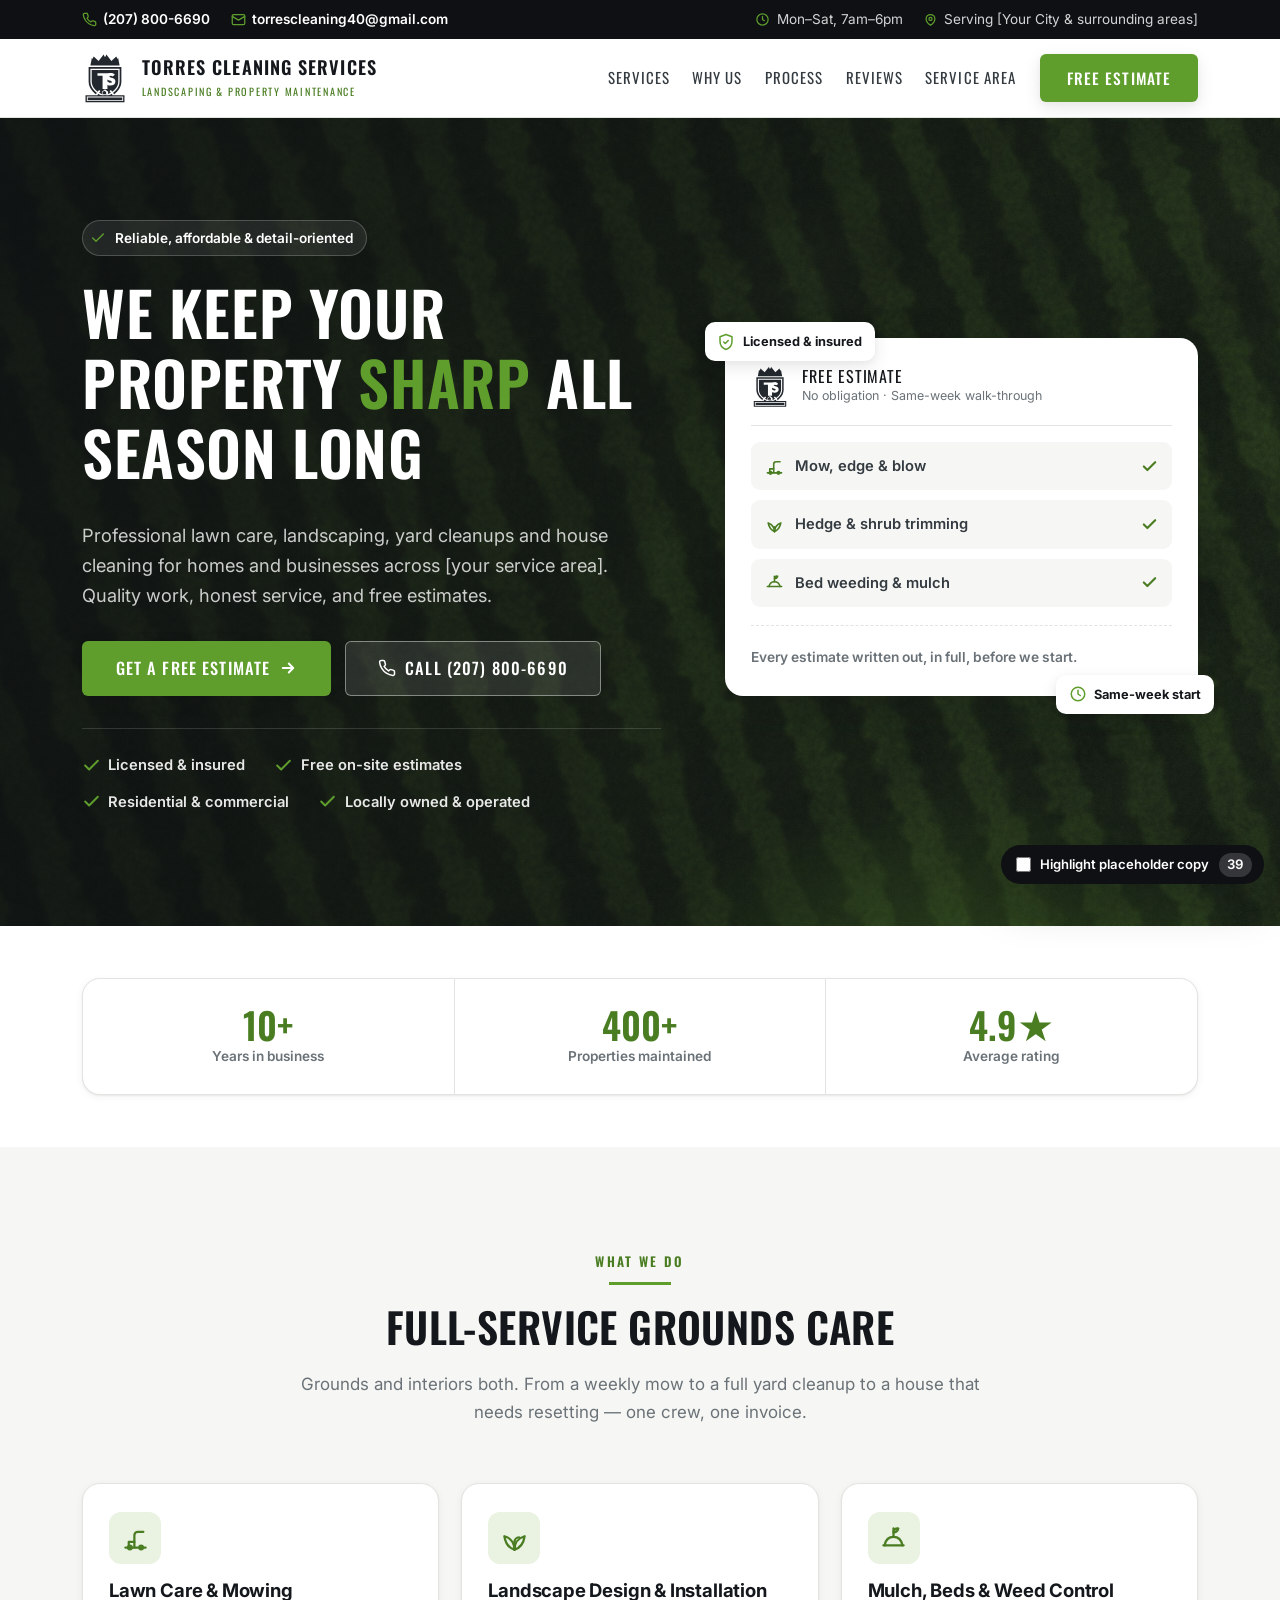
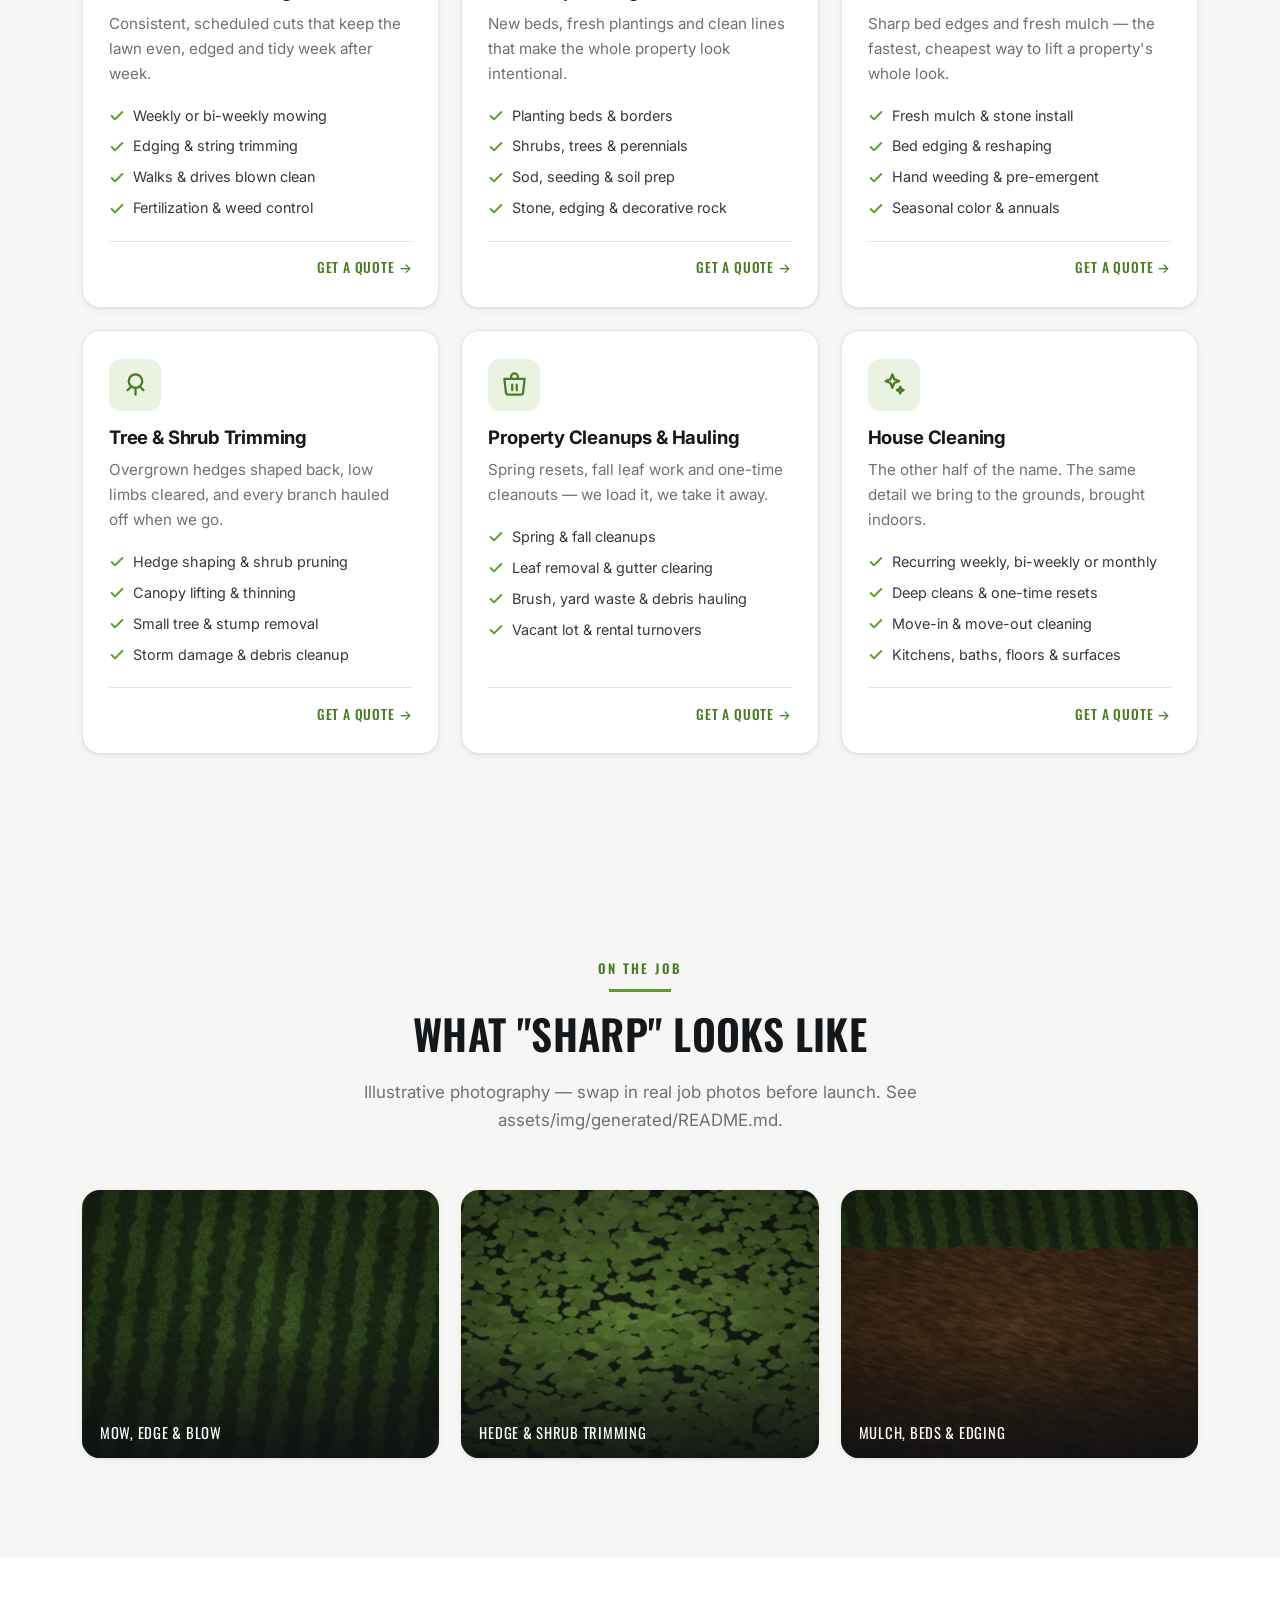
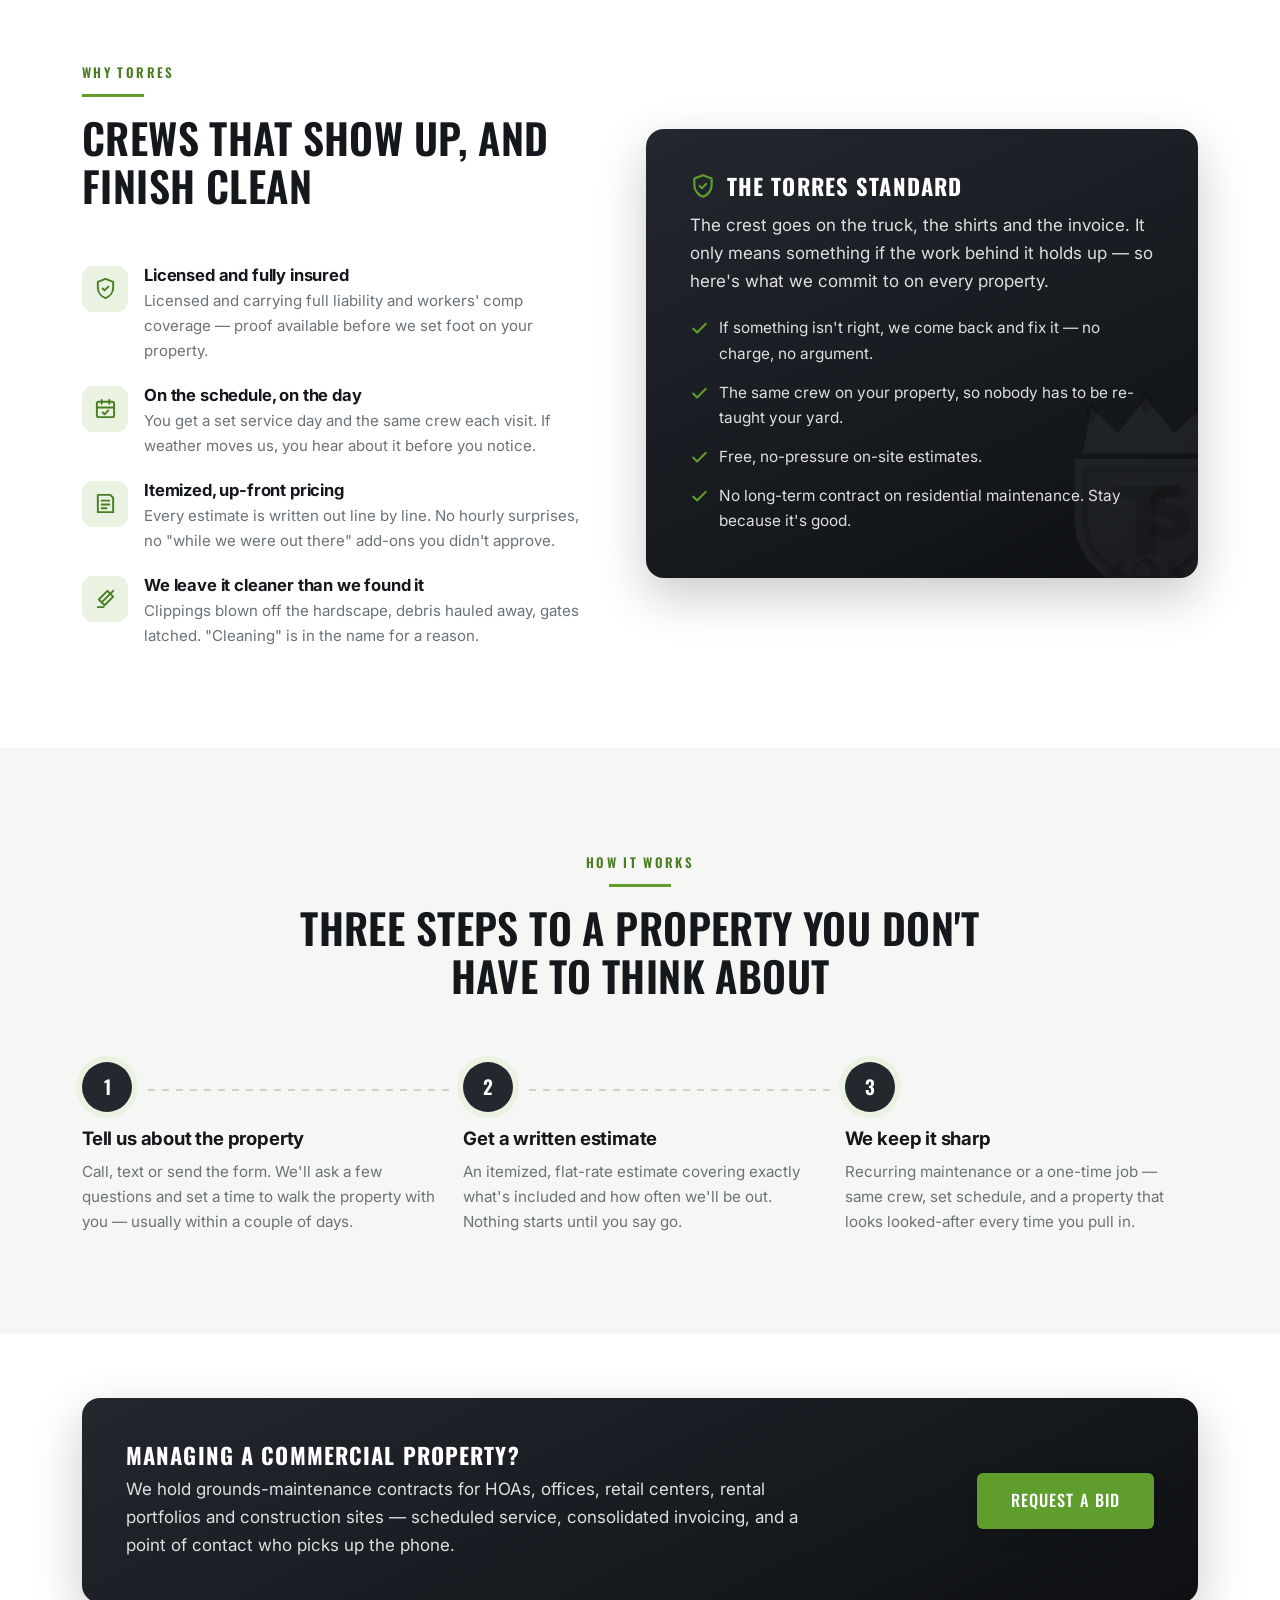
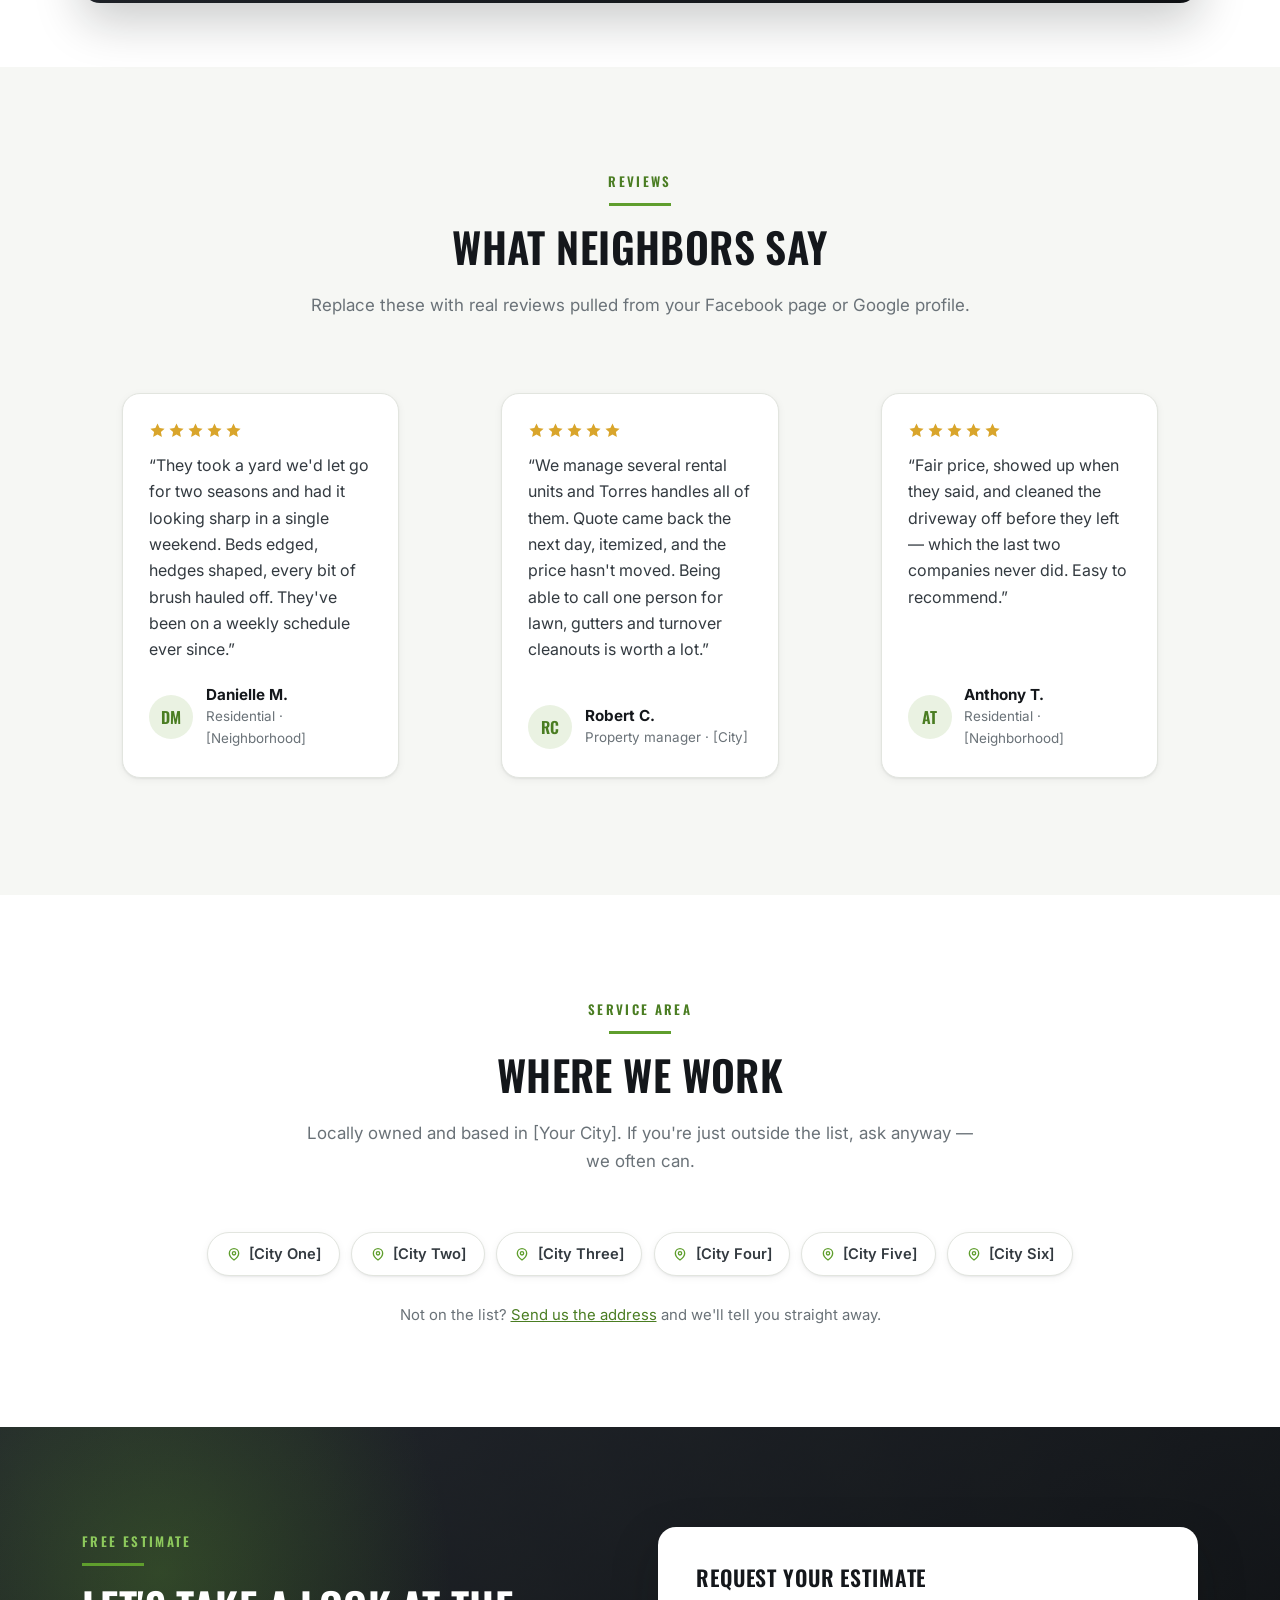
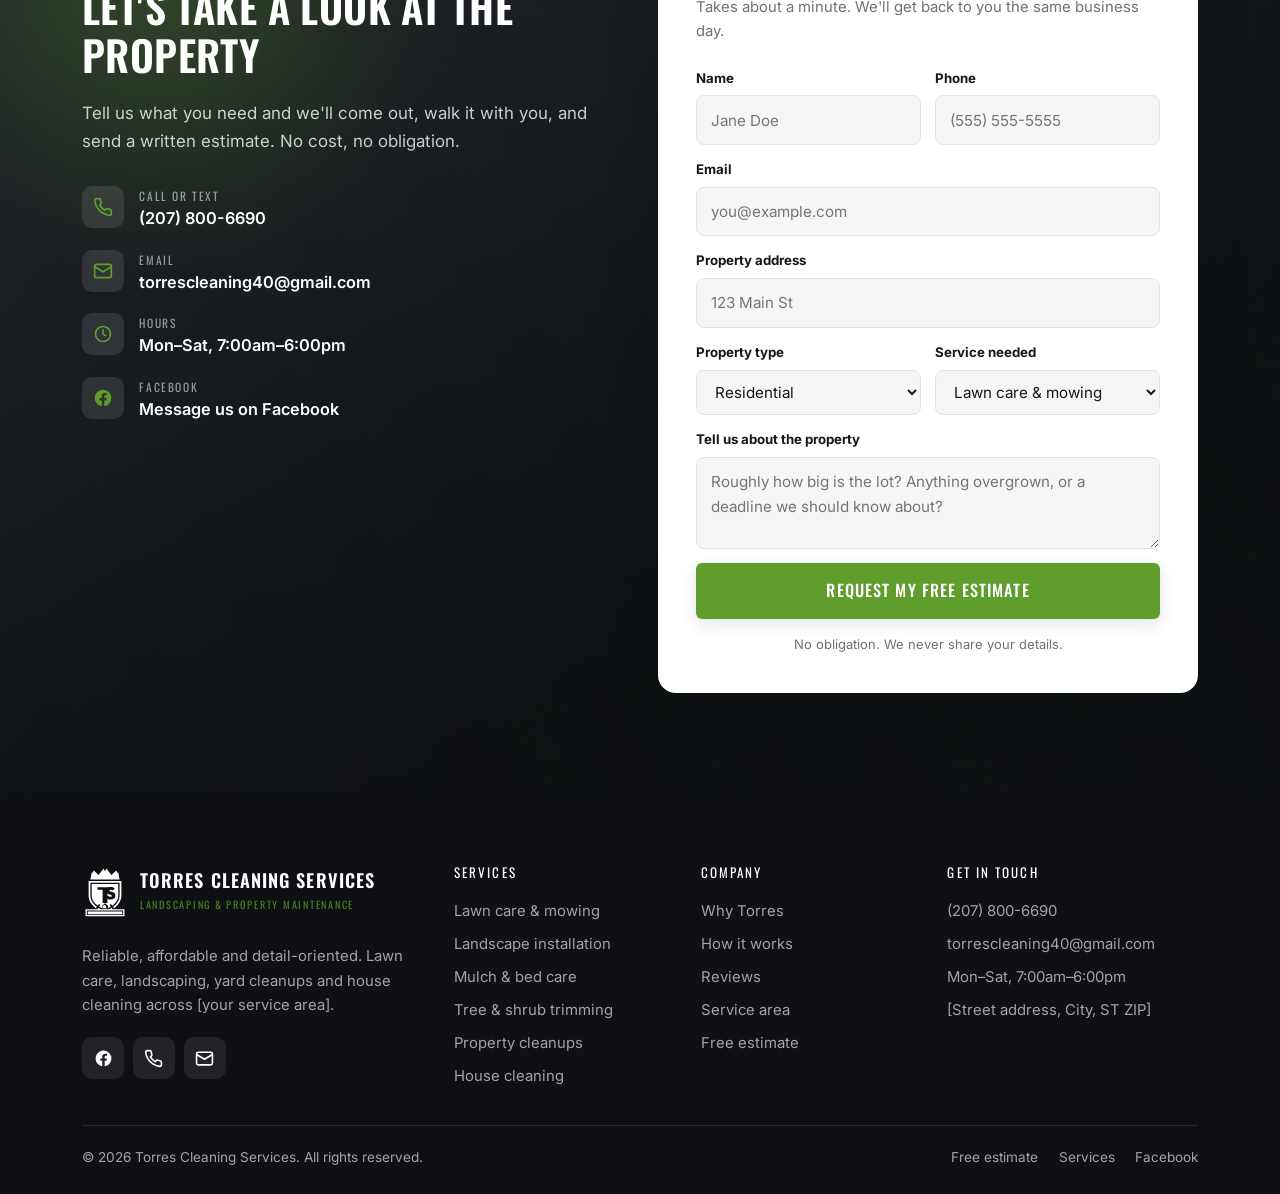
==== commit e74f8f66: "Fix commercial CTA overlap on mobile, lighten the hero lawn The "Managing a commercial property?" ca" ====
--- a/index.html
+++ b/index.html
@@ -410,12 +410,12 @@
 <!-- ============================= COMMERCIAL ============================ -->
 <section class="section" style="padding-block: clamp(40px,5vw,64px)">
   <div class="container">
-    <div class="promise" style="display:grid; grid-template-columns:1fr auto; gap:24px; align-items:center">
+    <div class="promise commercial-cta">
       <div>
         <h3 style="margin-bottom:.35em">Managing a commercial property?</h3>
         <p style="margin:0; max-width:62ch">We hold grounds-maintenance contracts for <span class="ph">HOAs, offices, retail centers, rental portfolios and construction sites</span> — scheduled service, consolidated invoicing, and a point of contact who picks up the phone.</p>
       </div>
-      <a class="btn btn--primary btn--lg" href="#estimate" style="white-space:nowrap">Request a bid</a>
+      <a class="btn btn--primary btn--lg" href="#estimate">Request a bid</a>
     </div>
   </div>
 </section>
--- a/assets/css/styles.css
+++ b/assets/css/styles.css
@@ -295,7 +295,7 @@
   overflow: hidden;
   color: rgba(255,255,255,.84);
   background:
-    linear-gradient(103deg, rgba(14,16,19,.94) 0%, rgba(14,16,19,.8) 46%, rgba(23,26,31,.5) 100%),
+    linear-gradient(103deg, rgba(14,16,19,.82) 0%, rgba(14,16,19,.62) 46%, rgba(23,26,31,.3) 100%),
     url("../img/generated/hero-lawn.jpg") center 38% / cover no-repeat,
     #171a1f;
   padding: clamp(56px, 8vw, 104px) 0 clamp(60px, 9vw, 112px);
@@ -529,6 +529,13 @@
 .promise ul { position: relative; margin: 1.3rem 0 0; padding: 0; list-style: none; display: grid; gap: .8em; }
 .promise li { display: flex; gap: .65em; align-items: flex-start; font-size: .96rem; }
 .promise li svg { width: 19px; height: 19px; color: var(--green); flex: none; margin-top: .25em; }
+
+.commercial-cta { display: flex; align-items: center; justify-content: space-between; gap: 24px; }
+.commercial-cta .btn { flex: none; }
+@media (max-width: 700px) {
+  .commercial-cta { flex-direction: column; align-items: stretch; text-align: left; }
+  .commercial-cta .btn { width: 100%; }
+}
 
 /* -------------------------------- Process -------------------------------- */
 
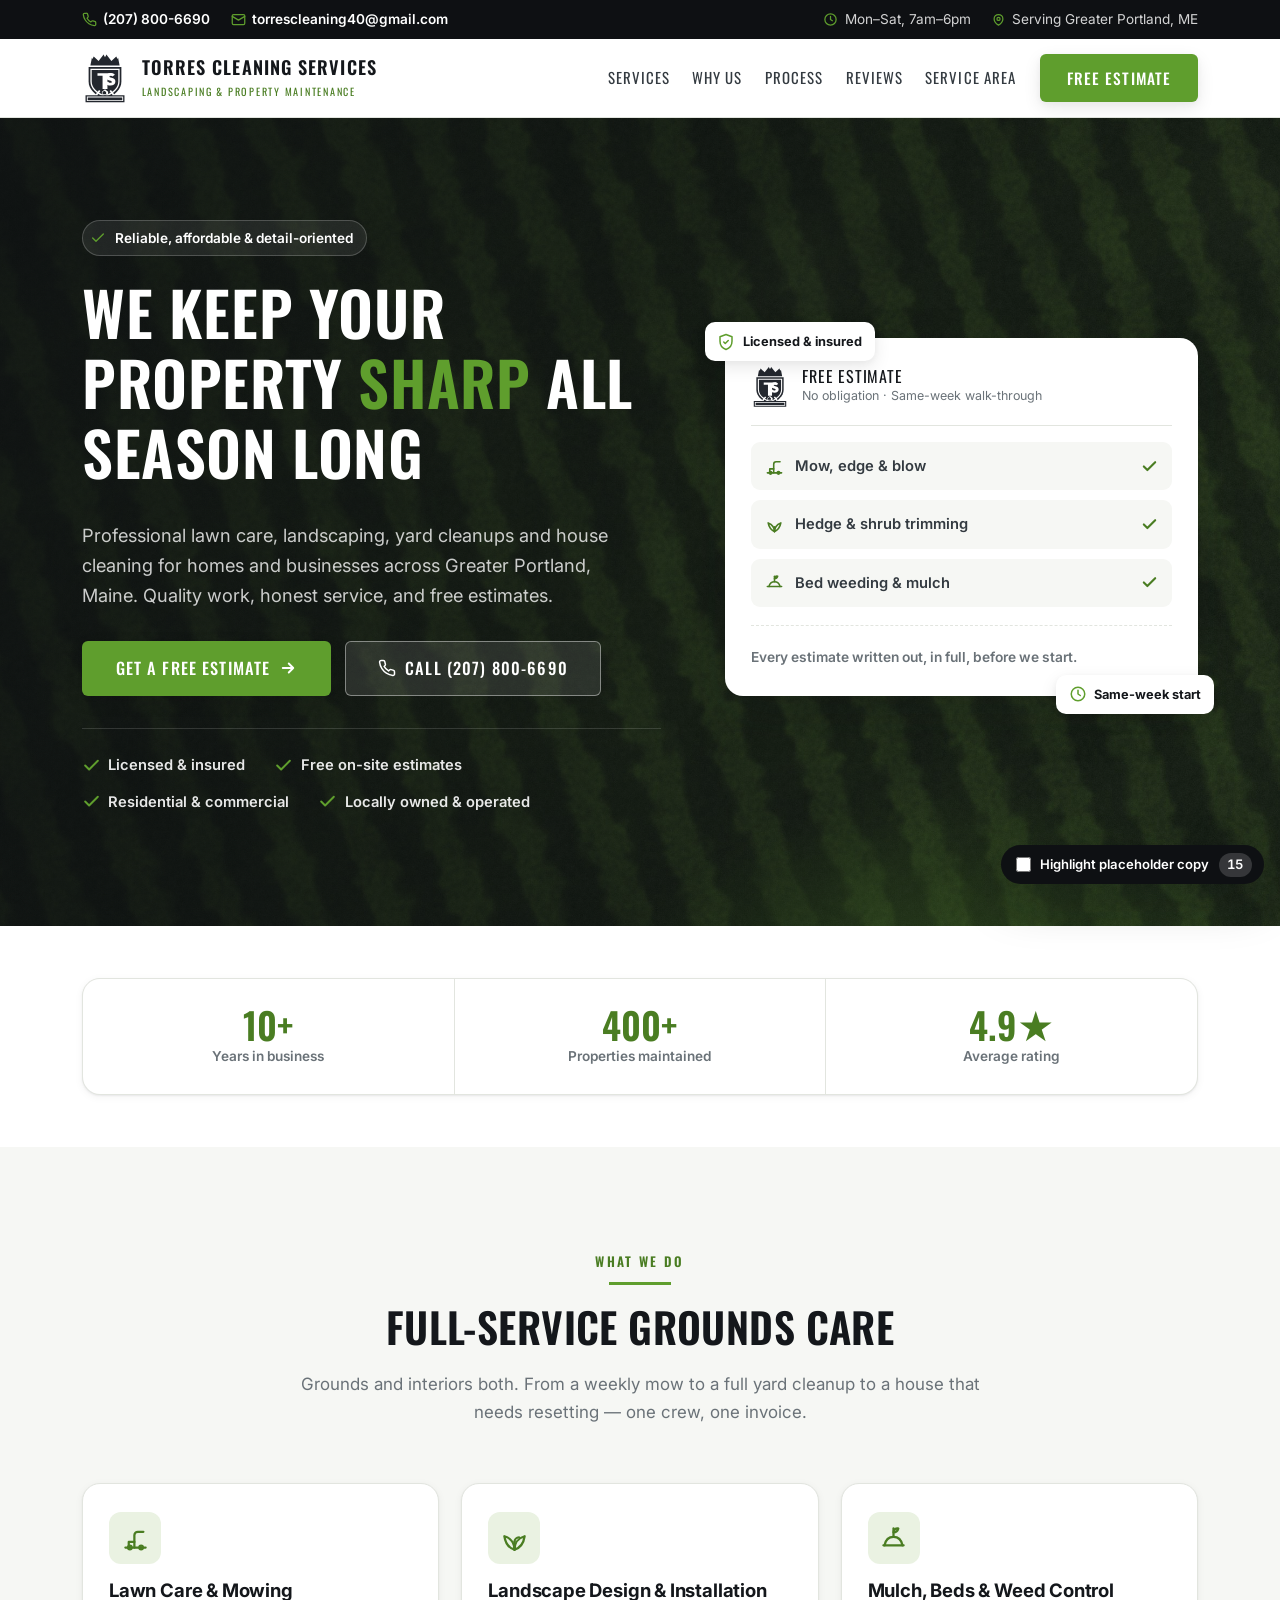
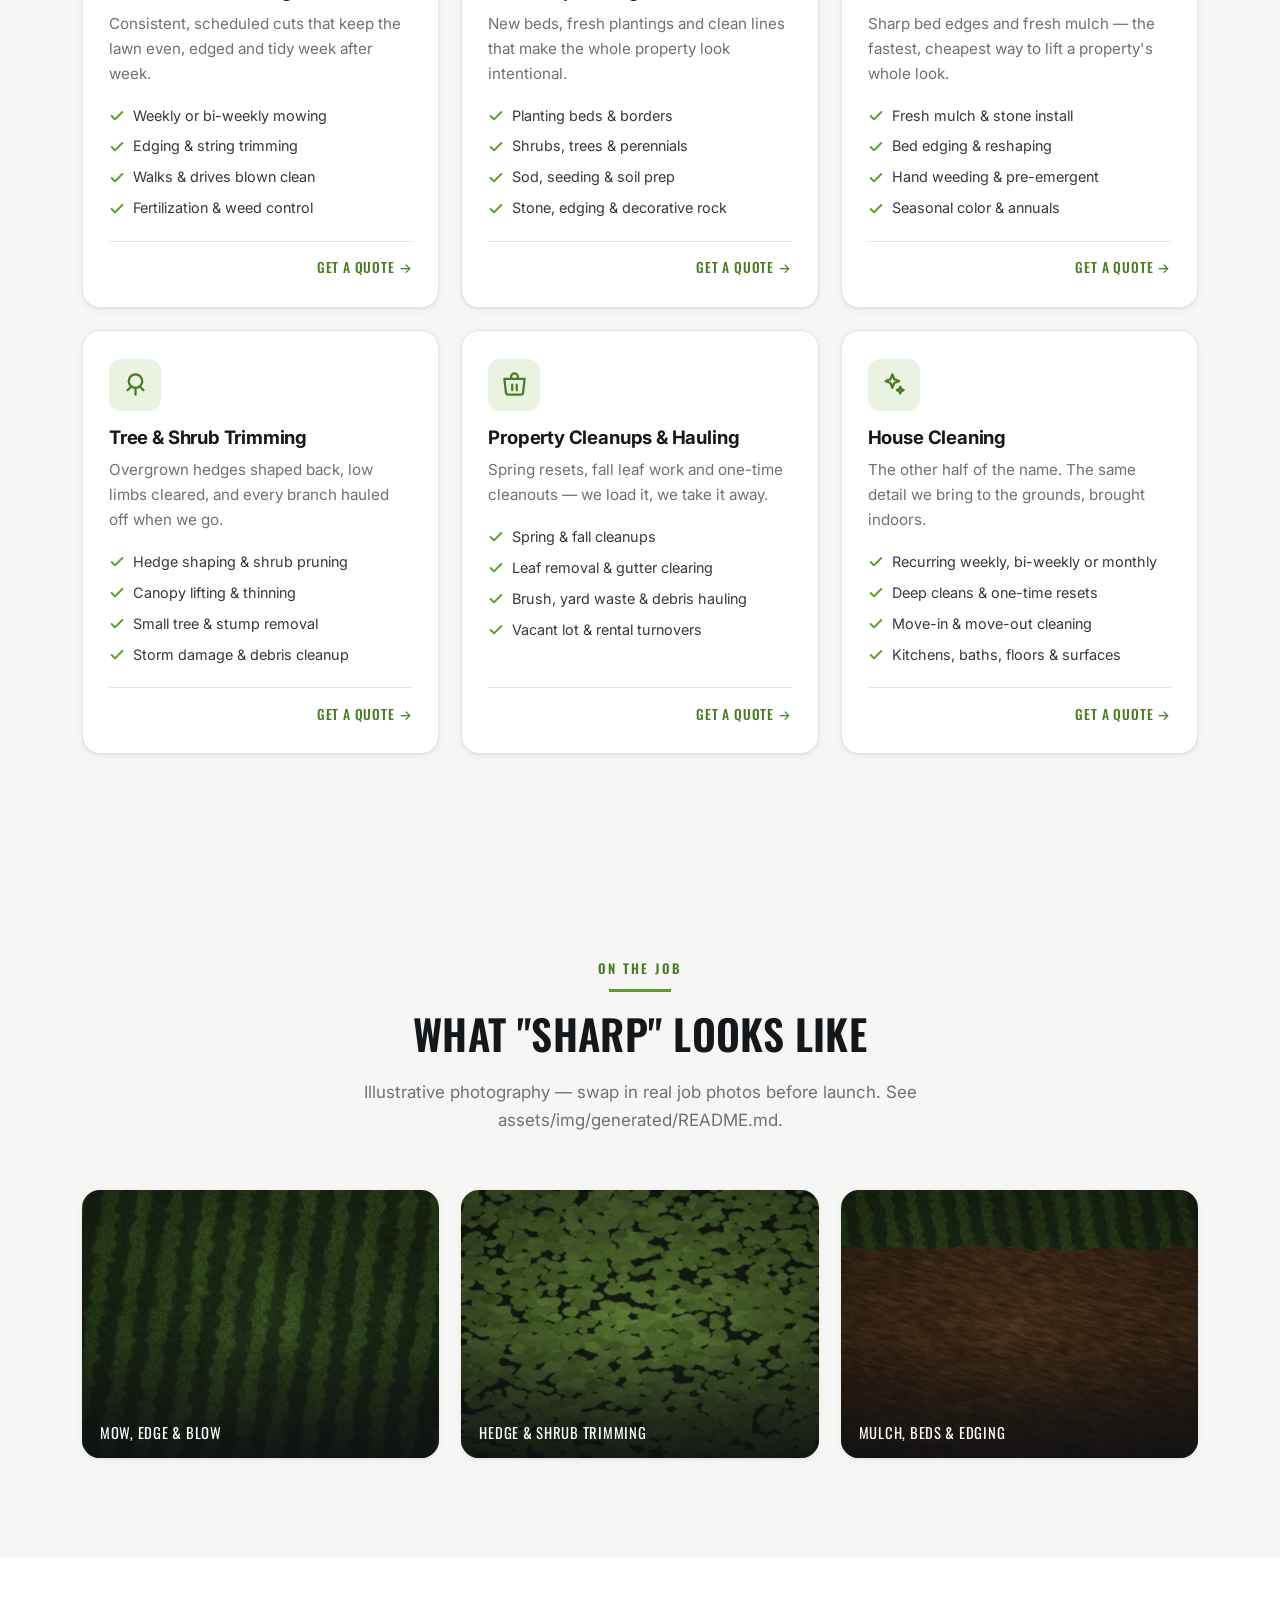
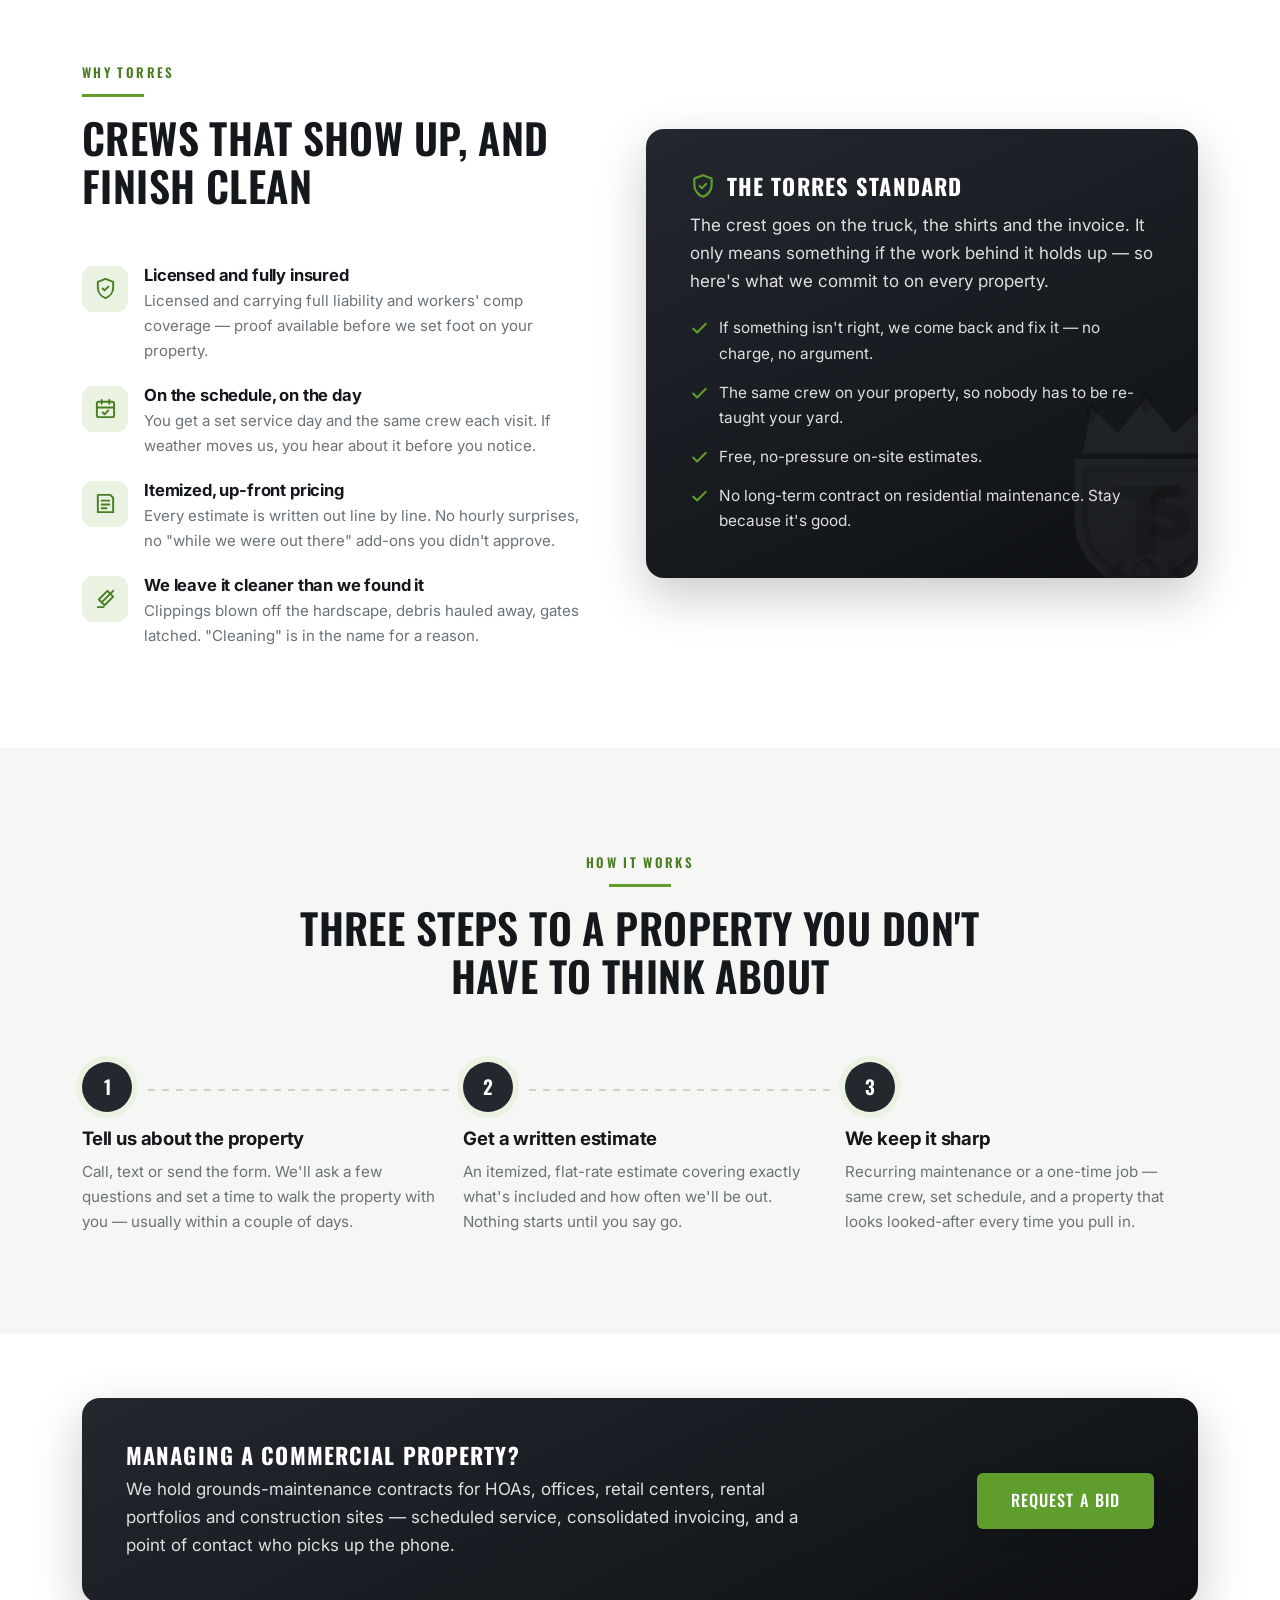
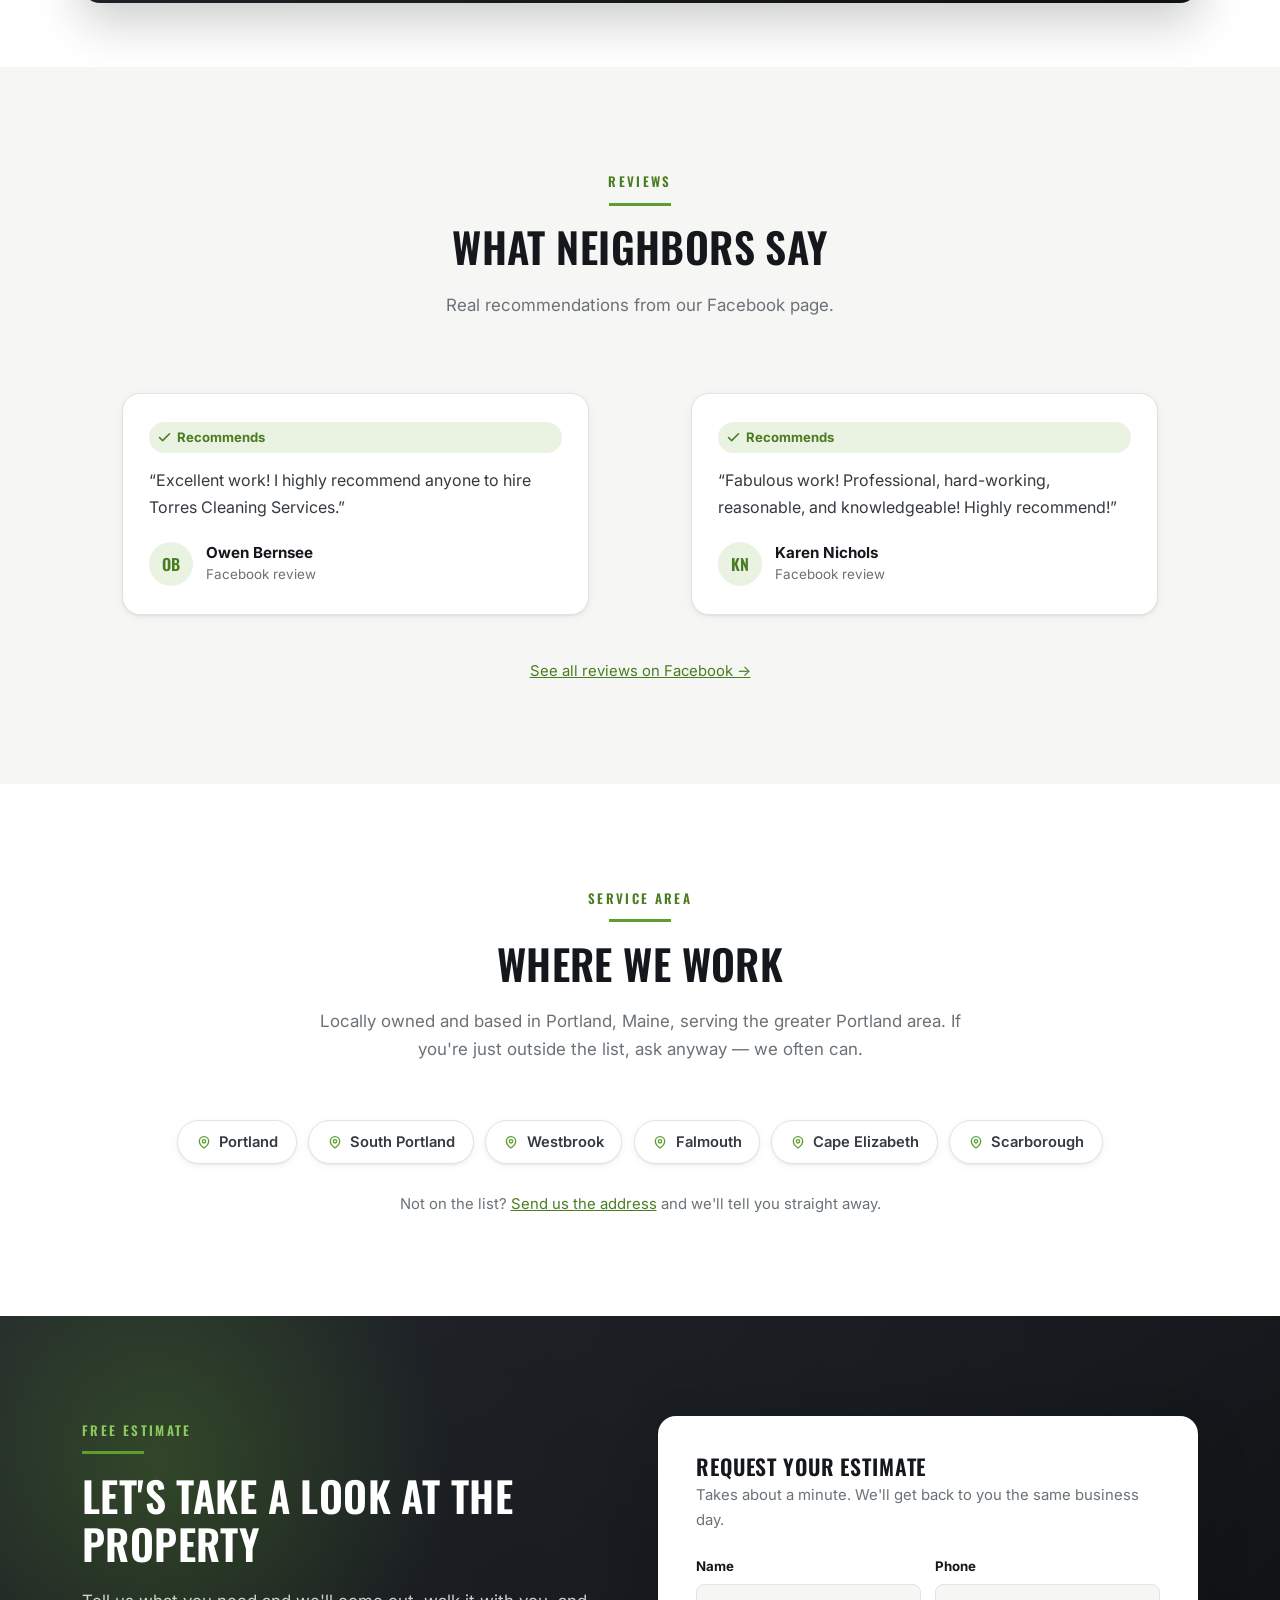
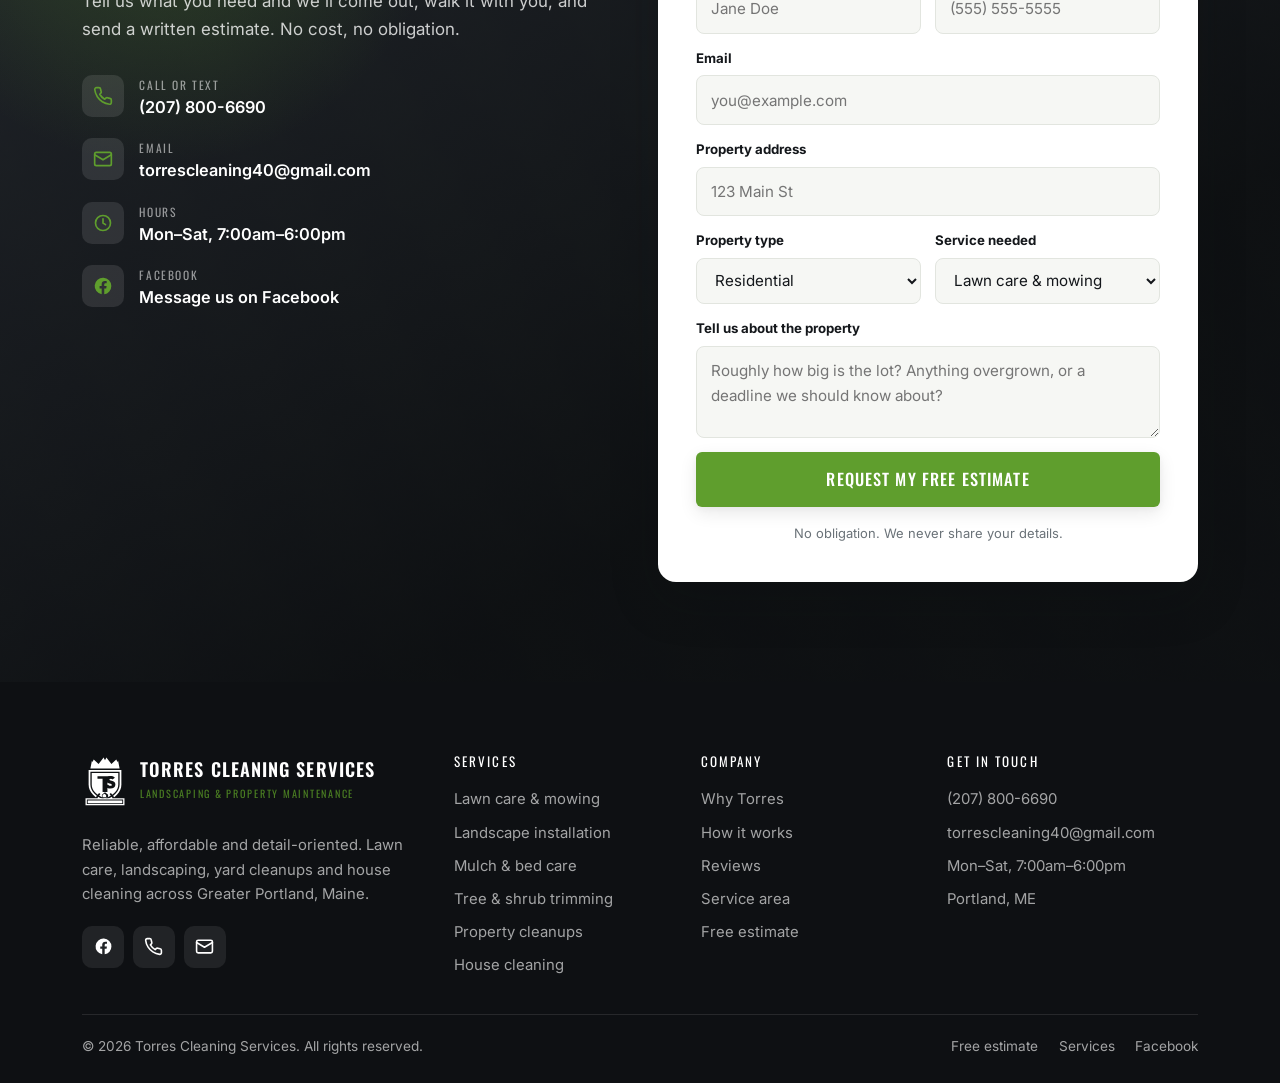
==== commit a4739d60: "Add real reviews and Portland, ME service area Reviews — the two testimonials (Owen Bernsee, Karen N" ====
--- a/index.html
+++ b/index.html
@@ -41,7 +41,7 @@
       </li>
       <li>
         <svg viewBox="0 0 24 24" fill="none" stroke="currentColor" stroke-width="2" stroke-linecap="round" stroke-linejoin="round" aria-hidden="true"><path d="M12 21s-7-4.5-7-10a7 7 0 0 1 14 0c0 5.5-7 10-7 10z"/><circle cx="12" cy="11" r="2.5"/></svg>
-        <span>Serving <span class="ph">[Your City &amp; surrounding areas]</span></span>
+        <span>Serving Greater Portland, ME</span>
       </li>
     </ul>
   </div>
@@ -91,7 +91,7 @@
 
       <p class="hero__lede">
         Professional lawn care, landscaping, yard cleanups and house cleaning for
-        homes and businesses across <span class="ph">[your service area]</span>.
+        homes and businesses across Greater Portland, Maine.
         Quality work, honest service, and free estimates.
       </p>
 
@@ -427,64 +427,41 @@
       <span class="eyebrow">Reviews</span>
       <hr class="rule">
       <h2>What neighbors say</h2>
-      <p class="ph">Replace these with real reviews pulled from your Facebook page or Google profile.</p>
+      <p>Real recommendations from our Facebook page.</p>
     </div>
 
     <div class="quotes">
       <figure class="quote">
-        <span class="stars" aria-label="5 out of 5 stars">
-          <svg viewBox="0 0 24 24" fill="currentColor" aria-hidden="true"><path d="m12 2 3 6.6 7 .8-5.2 4.8 1.4 7L12 17.8 5.8 21.2l1.4-7L2 9.4l7-.8z"/></svg>
-          <svg viewBox="0 0 24 24" fill="currentColor" aria-hidden="true"><path d="m12 2 3 6.6 7 .8-5.2 4.8 1.4 7L12 17.8 5.8 21.2l1.4-7L2 9.4l7-.8z"/></svg>
-          <svg viewBox="0 0 24 24" fill="currentColor" aria-hidden="true"><path d="m12 2 3 6.6 7 .8-5.2 4.8 1.4 7L12 17.8 5.8 21.2l1.4-7L2 9.4l7-.8z"/></svg>
-          <svg viewBox="0 0 24 24" fill="currentColor" aria-hidden="true"><path d="m12 2 3 6.6 7 .8-5.2 4.8 1.4 7L12 17.8 5.8 21.2l1.4-7L2 9.4l7-.8z"/></svg>
-          <svg viewBox="0 0 24 24" fill="currentColor" aria-hidden="true"><path d="m12 2 3 6.6 7 .8-5.2 4.8 1.4 7L12 17.8 5.8 21.2l1.4-7L2 9.4l7-.8z"/></svg>
+        <span class="quote__badge">
+          <svg viewBox="0 0 24 24" fill="none" stroke="currentColor" stroke-width="2.5" stroke-linecap="round" stroke-linejoin="round" aria-hidden="true"><path d="m20 6-11 11-5-5"/></svg>
+          Recommends
         </span>
-        <blockquote class="ph">“They took a yard we'd let go for two seasons and had it looking sharp in a single weekend. Beds edged, hedges shaped, every bit of brush hauled off. They've been on a weekly schedule ever since.”</blockquote>
+        <blockquote>&ldquo;Excellent work! I highly recommend anyone to hire Torres Cleaning Services.&rdquo;</blockquote>
         <figcaption>
-          <span class="quote__avatar ph" aria-hidden="true">DM</span>
+          <span class="quote__avatar" aria-hidden="true">OB</span>
           <span>
-            <span class="quote__who ph">Danielle M.</span>
-            <span class="quote__where ph">Residential &middot; [Neighborhood]</span>
+            <span class="quote__who">Owen Bernsee</span>
+            <span class="quote__where">Facebook review</span>
           </span>
         </figcaption>
       </figure>
 
       <figure class="quote">
-        <span class="stars" aria-label="5 out of 5 stars">
-          <svg viewBox="0 0 24 24" fill="currentColor" aria-hidden="true"><path d="m12 2 3 6.6 7 .8-5.2 4.8 1.4 7L12 17.8 5.8 21.2l1.4-7L2 9.4l7-.8z"/></svg>
-          <svg viewBox="0 0 24 24" fill="currentColor" aria-hidden="true"><path d="m12 2 3 6.6 7 .8-5.2 4.8 1.4 7L12 17.8 5.8 21.2l1.4-7L2 9.4l7-.8z"/></svg>
-          <svg viewBox="0 0 24 24" fill="currentColor" aria-hidden="true"><path d="m12 2 3 6.6 7 .8-5.2 4.8 1.4 7L12 17.8 5.8 21.2l1.4-7L2 9.4l7-.8z"/></svg>
-          <svg viewBox="0 0 24 24" fill="currentColor" aria-hidden="true"><path d="m12 2 3 6.6 7 .8-5.2 4.8 1.4 7L12 17.8 5.8 21.2l1.4-7L2 9.4l7-.8z"/></svg>
-          <svg viewBox="0 0 24 24" fill="currentColor" aria-hidden="true"><path d="m12 2 3 6.6 7 .8-5.2 4.8 1.4 7L12 17.8 5.8 21.2l1.4-7L2 9.4l7-.8z"/></svg>
+        <span class="quote__badge">
+          <svg viewBox="0 0 24 24" fill="none" stroke="currentColor" stroke-width="2.5" stroke-linecap="round" stroke-linejoin="round" aria-hidden="true"><path d="m20 6-11 11-5-5"/></svg>
+          Recommends
         </span>
-        <blockquote class="ph">“We manage several rental units and Torres handles all of them. Quote came back the next day, itemized, and the price hasn't moved. Being able to call one person for lawn, gutters and turnover cleanouts is worth a lot.”</blockquote>
+        <blockquote>&ldquo;Fabulous work! Professional, hard-working, reasonable, and knowledgeable! Highly recommend!&rdquo;</blockquote>
         <figcaption>
-          <span class="quote__avatar ph" aria-hidden="true">RC</span>
+          <span class="quote__avatar" aria-hidden="true">KN</span>
           <span>
-            <span class="quote__who ph">Robert C.</span>
-            <span class="quote__where ph">Property manager &middot; [City]</span>
+            <span class="quote__who">Karen Nichols</span>
+            <span class="quote__where">Facebook review</span>
           </span>
         </figcaption>
       </figure>
-
-      <figure class="quote">
-        <span class="stars" aria-label="5 out of 5 stars">
-          <svg viewBox="0 0 24 24" fill="currentColor" aria-hidden="true"><path d="m12 2 3 6.6 7 .8-5.2 4.8 1.4 7L12 17.8 5.8 21.2l1.4-7L2 9.4l7-.8z"/></svg>
-          <svg viewBox="0 0 24 24" fill="currentColor" aria-hidden="true"><path d="m12 2 3 6.6 7 .8-5.2 4.8 1.4 7L12 17.8 5.8 21.2l1.4-7L2 9.4l7-.8z"/></svg>
-          <svg viewBox="0 0 24 24" fill="currentColor" aria-hidden="true"><path d="m12 2 3 6.6 7 .8-5.2 4.8 1.4 7L12 17.8 5.8 21.2l1.4-7L2 9.4l7-.8z"/></svg>
-          <svg viewBox="0 0 24 24" fill="currentColor" aria-hidden="true"><path d="m12 2 3 6.6 7 .8-5.2 4.8 1.4 7L12 17.8 5.8 21.2l1.4-7L2 9.4l7-.8z"/></svg>
-          <svg viewBox="0 0 24 24" fill="currentColor" aria-hidden="true"><path d="m12 2 3 6.6 7 .8-5.2 4.8 1.4 7L12 17.8 5.8 21.2l1.4-7L2 9.4l7-.8z"/></svg>
-        </span>
-        <blockquote class="ph">“Fair price, showed up when they said, and cleaned the driveway off before they left — which the last two companies never did. Easy to recommend.”</blockquote>
-        <figcaption>
-          <span class="quote__avatar ph" aria-hidden="true">AT</span>
-          <span>
-            <span class="quote__who ph">Anthony T.</span>
-            <span class="quote__where ph">Residential &middot; [Neighborhood]</span>
-          </span>
-        </figcaption>
-      </figure>
-    </div>
+    </div>
+    <p class="areas-note"><a href="https://www.facebook.com/profile.php?id=61591036726888" target="_blank" rel="noopener">See all reviews on Facebook →</a></p>
   </div>
 </section>
 
@@ -495,15 +472,15 @@
       <span class="eyebrow">Service area</span>
       <hr class="rule">
       <h2>Where we work</h2>
-      <p>Locally owned and based in <span class="ph">[Your City]</span>. If you're just outside the list, ask anyway — we often can.</p>
+      <p>Locally owned and based in Portland, Maine, serving the greater Portland area. If you're just outside the list, ask anyway — we often can.</p>
     </div>
     <ul class="areas">
-      <li><svg viewBox="0 0 24 24" fill="none" stroke="currentColor" stroke-width="2" stroke-linecap="round" stroke-linejoin="round" aria-hidden="true"><path d="M12 21s-7-4.5-7-10a7 7 0 0 1 14 0c0 5.5-7 10-7 10z"/><circle cx="12" cy="11" r="2.5"/></svg><span class="ph">[City One]</span></li>
-      <li><svg viewBox="0 0 24 24" fill="none" stroke="currentColor" stroke-width="2" stroke-linecap="round" stroke-linejoin="round" aria-hidden="true"><path d="M12 21s-7-4.5-7-10a7 7 0 0 1 14 0c0 5.5-7 10-7 10z"/><circle cx="12" cy="11" r="2.5"/></svg><span class="ph">[City Two]</span></li>
-      <li><svg viewBox="0 0 24 24" fill="none" stroke="currentColor" stroke-width="2" stroke-linecap="round" stroke-linejoin="round" aria-hidden="true"><path d="M12 21s-7-4.5-7-10a7 7 0 0 1 14 0c0 5.5-7 10-7 10z"/><circle cx="12" cy="11" r="2.5"/></svg><span class="ph">[City Three]</span></li>
-      <li><svg viewBox="0 0 24 24" fill="none" stroke="currentColor" stroke-width="2" stroke-linecap="round" stroke-linejoin="round" aria-hidden="true"><path d="M12 21s-7-4.5-7-10a7 7 0 0 1 14 0c0 5.5-7 10-7 10z"/><circle cx="12" cy="11" r="2.5"/></svg><span class="ph">[City Four]</span></li>
-      <li><svg viewBox="0 0 24 24" fill="none" stroke="currentColor" stroke-width="2" stroke-linecap="round" stroke-linejoin="round" aria-hidden="true"><path d="M12 21s-7-4.5-7-10a7 7 0 0 1 14 0c0 5.5-7 10-7 10z"/><circle cx="12" cy="11" r="2.5"/></svg><span class="ph">[City Five]</span></li>
-      <li><svg viewBox="0 0 24 24" fill="none" stroke="currentColor" stroke-width="2" stroke-linecap="round" stroke-linejoin="round" aria-hidden="true"><path d="M12 21s-7-4.5-7-10a7 7 0 0 1 14 0c0 5.5-7 10-7 10z"/><circle cx="12" cy="11" r="2.5"/></svg><span class="ph">[City Six]</span></li>
+      <li><svg viewBox="0 0 24 24" fill="none" stroke="currentColor" stroke-width="2" stroke-linecap="round" stroke-linejoin="round" aria-hidden="true"><path d="M12 21s-7-4.5-7-10a7 7 0 0 1 14 0c0 5.5-7 10-7 10z"/><circle cx="12" cy="11" r="2.5"/></svg><span>Portland</span></li>
+      <li><svg viewBox="0 0 24 24" fill="none" stroke="currentColor" stroke-width="2" stroke-linecap="round" stroke-linejoin="round" aria-hidden="true"><path d="M12 21s-7-4.5-7-10a7 7 0 0 1 14 0c0 5.5-7 10-7 10z"/><circle cx="12" cy="11" r="2.5"/></svg><span>South Portland</span></li>
+      <li><svg viewBox="0 0 24 24" fill="none" stroke="currentColor" stroke-width="2" stroke-linecap="round" stroke-linejoin="round" aria-hidden="true"><path d="M12 21s-7-4.5-7-10a7 7 0 0 1 14 0c0 5.5-7 10-7 10z"/><circle cx="12" cy="11" r="2.5"/></svg><span>Westbrook</span></li>
+      <li><svg viewBox="0 0 24 24" fill="none" stroke="currentColor" stroke-width="2" stroke-linecap="round" stroke-linejoin="round" aria-hidden="true"><path d="M12 21s-7-4.5-7-10a7 7 0 0 1 14 0c0 5.5-7 10-7 10z"/><circle cx="12" cy="11" r="2.5"/></svg><span>Falmouth</span></li>
+      <li><svg viewBox="0 0 24 24" fill="none" stroke="currentColor" stroke-width="2" stroke-linecap="round" stroke-linejoin="round" aria-hidden="true"><path d="M12 21s-7-4.5-7-10a7 7 0 0 1 14 0c0 5.5-7 10-7 10z"/><circle cx="12" cy="11" r="2.5"/></svg><span>Cape Elizabeth</span></li>
+      <li><svg viewBox="0 0 24 24" fill="none" stroke="currentColor" stroke-width="2" stroke-linecap="round" stroke-linejoin="round" aria-hidden="true"><path d="M12 21s-7-4.5-7-10a7 7 0 0 1 14 0c0 5.5-7 10-7 10z"/><circle cx="12" cy="11" r="2.5"/></svg><span>Scarborough</span></li>
     </ul>
     <p class="areas-note">Not on the list? <a href="#estimate">Send us the address</a> and we'll tell you straight away.</p>
   </div>
@@ -610,7 +587,7 @@
             <span class="brand__tag">Landscaping &amp; Property Maintenance</span>
           </span>
         </a>
-        <p class="footer-about">Reliable, affordable and detail-oriented. Lawn care, landscaping, yard cleanups and house cleaning across <span class="ph">[your service area]</span>.</p>
+        <p class="footer-about">Reliable, affordable and detail-oriented. Lawn care, landscaping, yard cleanups and house cleaning across Greater Portland, Maine.</p>
         <div class="social">
           <a href="https://www.facebook.com/profile.php?id=61591036726888" target="_blank" rel="noopener" aria-label="Torres Cleaning Services on Facebook">
             <svg viewBox="0 0 24 24" fill="currentColor" aria-hidden="true"><path d="M22 12a10 10 0 1 0-11.6 9.9v-7H7.9V12h2.5V9.8c0-2.5 1.5-3.9 3.8-3.9 1.1 0 2.2.2 2.2.2v2.5h-1.3c-1.2 0-1.6.8-1.6 1.6V12h2.8l-.4 2.9h-2.4v7A10 10 0 0 0 22 12z"/></svg>
@@ -653,7 +630,7 @@
           <li><a href="tel:+12078006690" >(207) 800-6690</a></li>
           <li><a href="mailto:torrescleaning40@gmail.com" >torrescleaning40@gmail.com</a></li>
           <li class="ph">Mon–Sat, 7:00am–6:00pm</li>
-          <li class="ph">[Street address, City, ST ZIP]</li>
+          <li>Portland, ME</li>
         </ul>
       </div>
     </div>
--- a/assets/css/styles.css
+++ b/assets/css/styles.css
@@ -575,6 +575,16 @@
 }
 .quote .stars { display: inline-flex; gap: 2px; color: var(--gold); margin-bottom: .8rem; }
 .quote .stars svg { width: 17px; height: 17px; }
+.quote__badge {
+  display: inline-flex; align-items: center; gap: .4em;
+  padding: .35em .8em .35em .6em;
+  margin-bottom: .9rem;
+  background: var(--green-tint);
+  color: var(--green-dark);
+  border-radius: 999px;
+  font-size: .82rem; font-weight: 700;
+}
+.quote__badge svg { width: 15px; height: 15px; }
 .quote blockquote { margin: 0 0 1.4rem; font-size: 1rem; color: var(--ink-2); }
 .quote figcaption { margin-top: auto; display: flex; align-items: center; gap: .75em; }
 .quote__avatar {
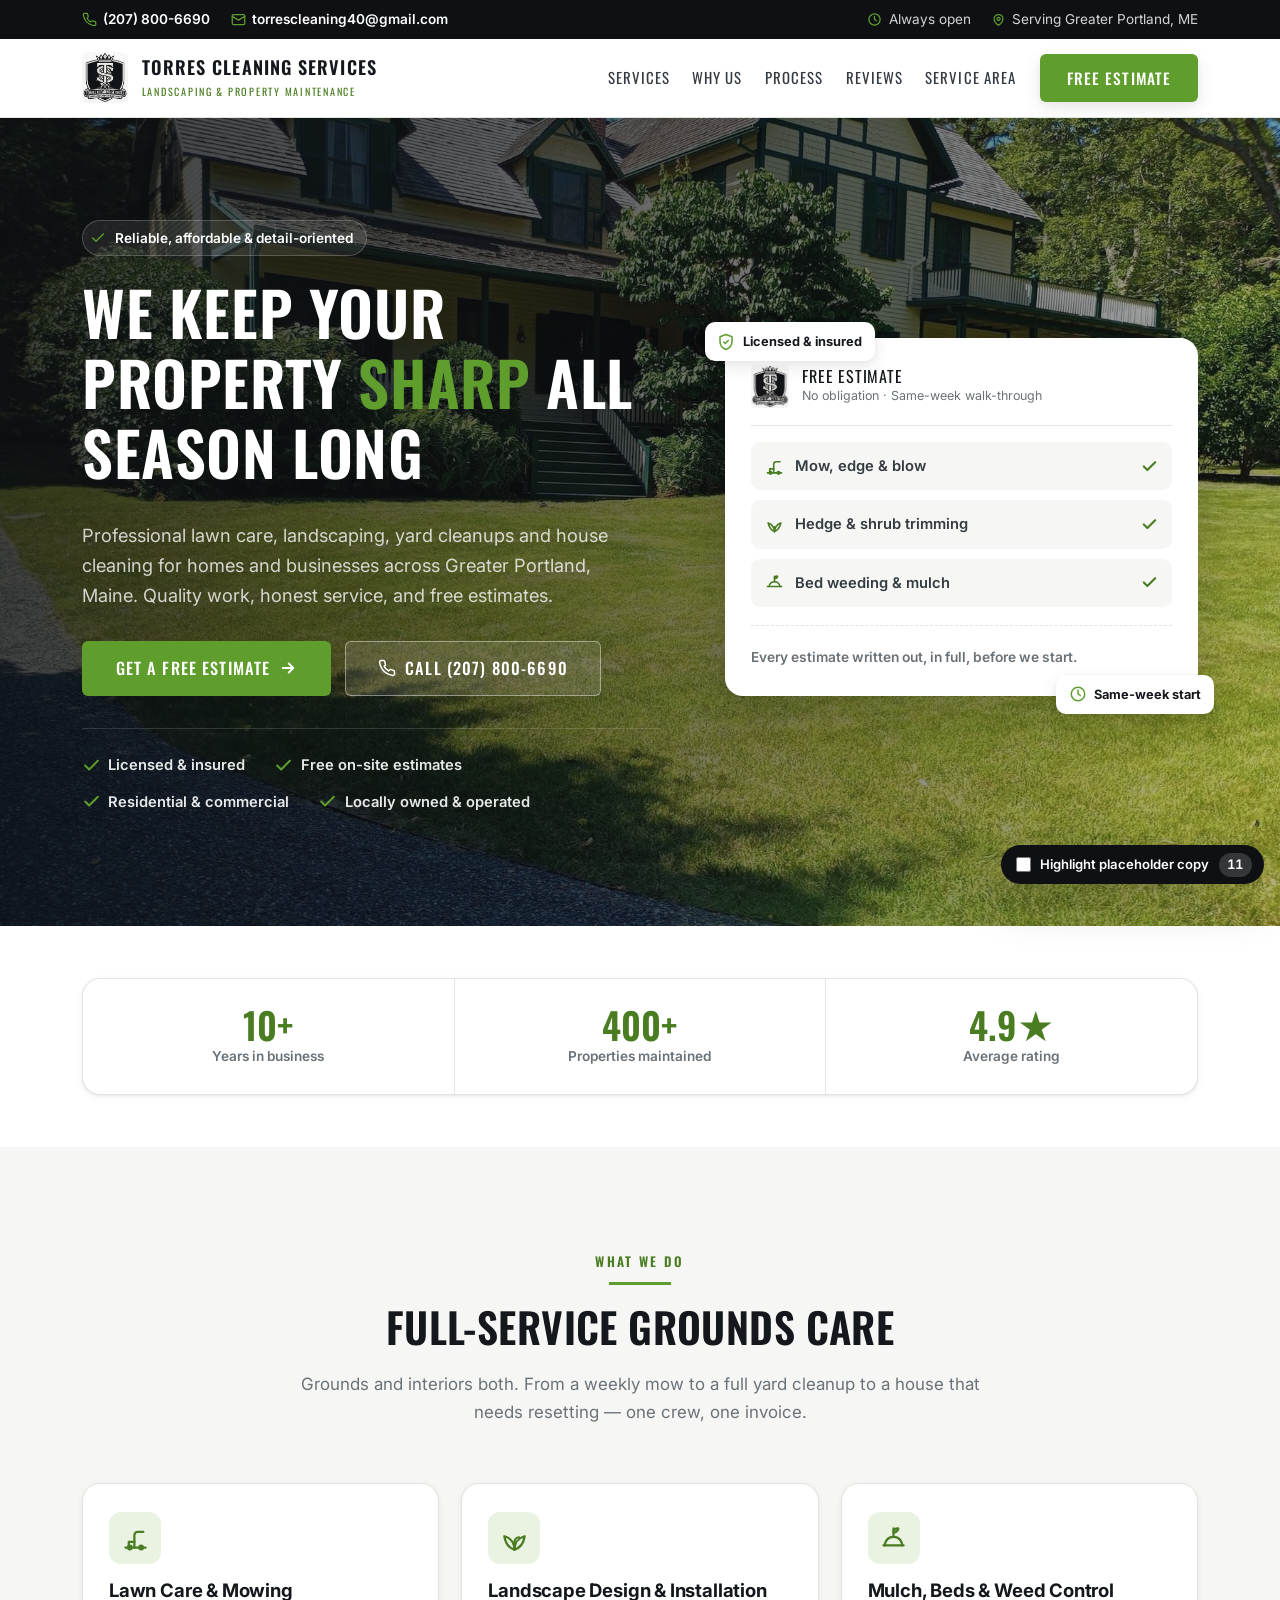
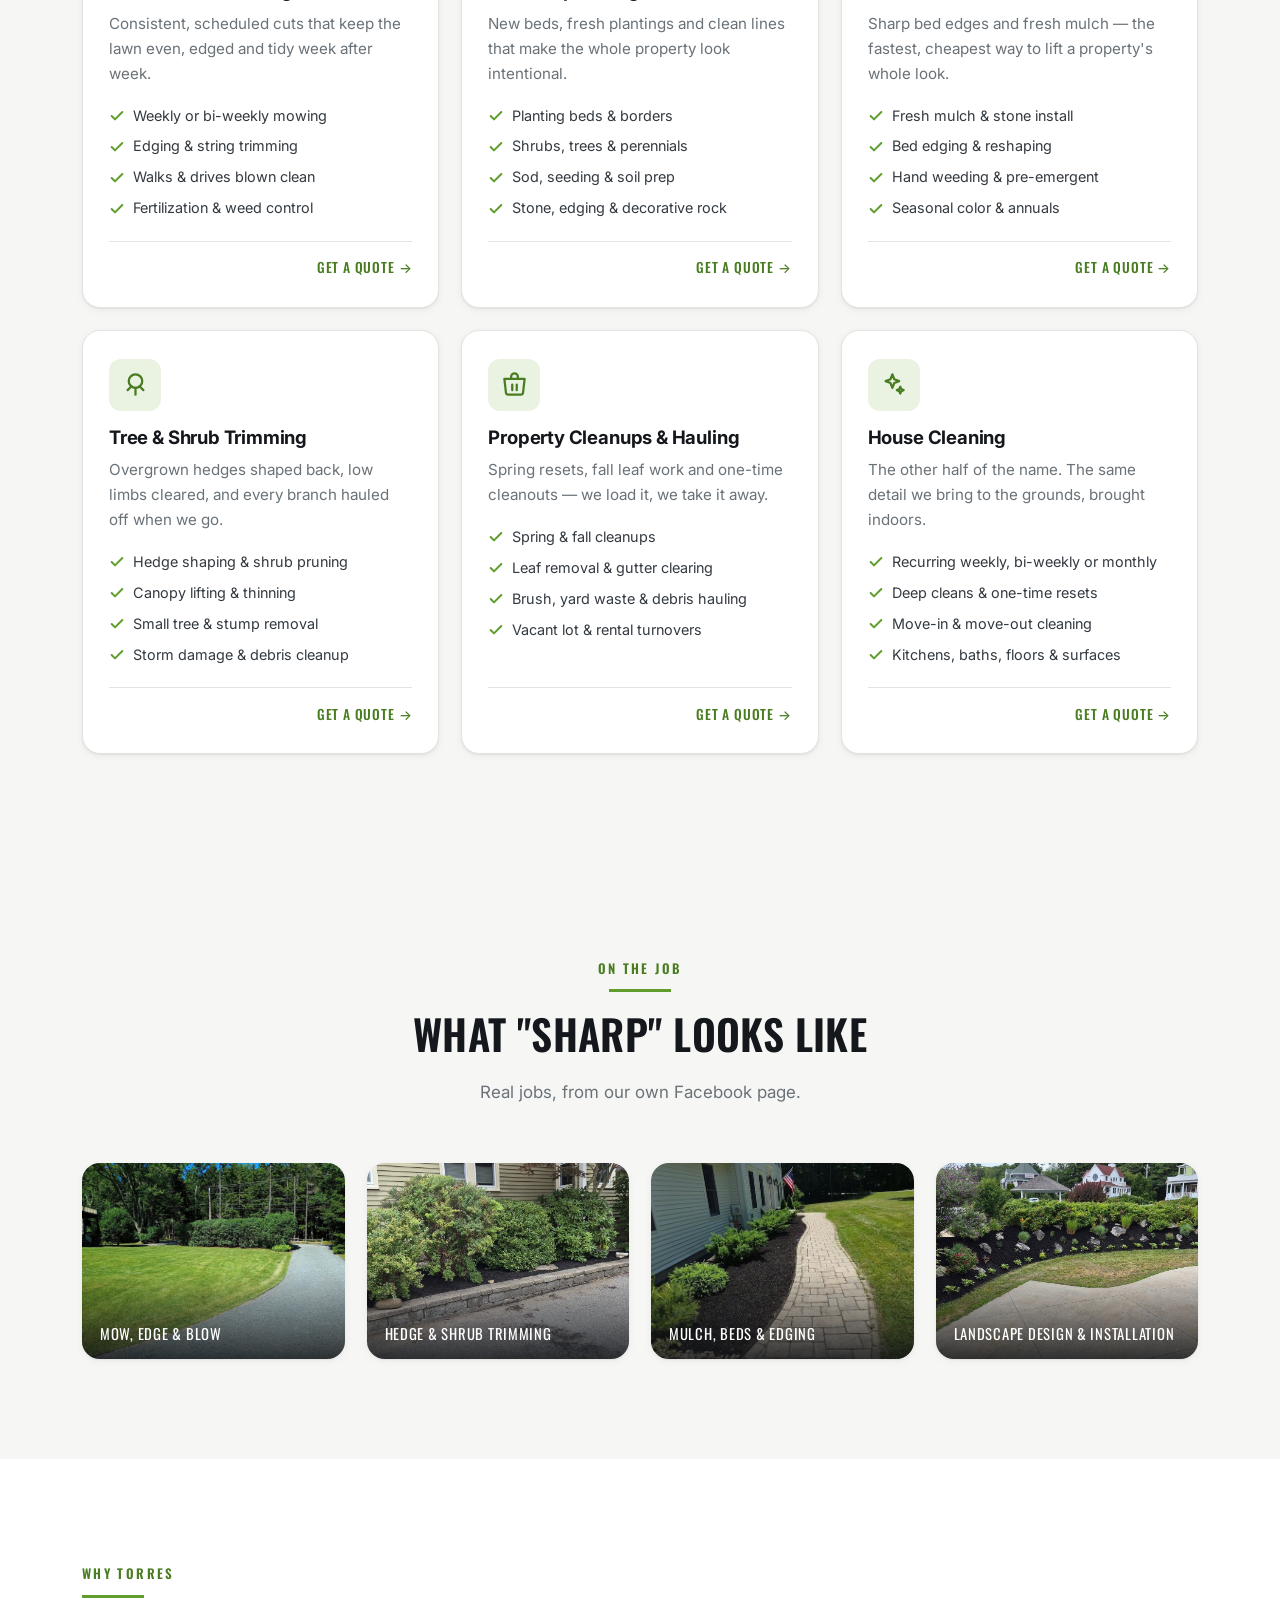
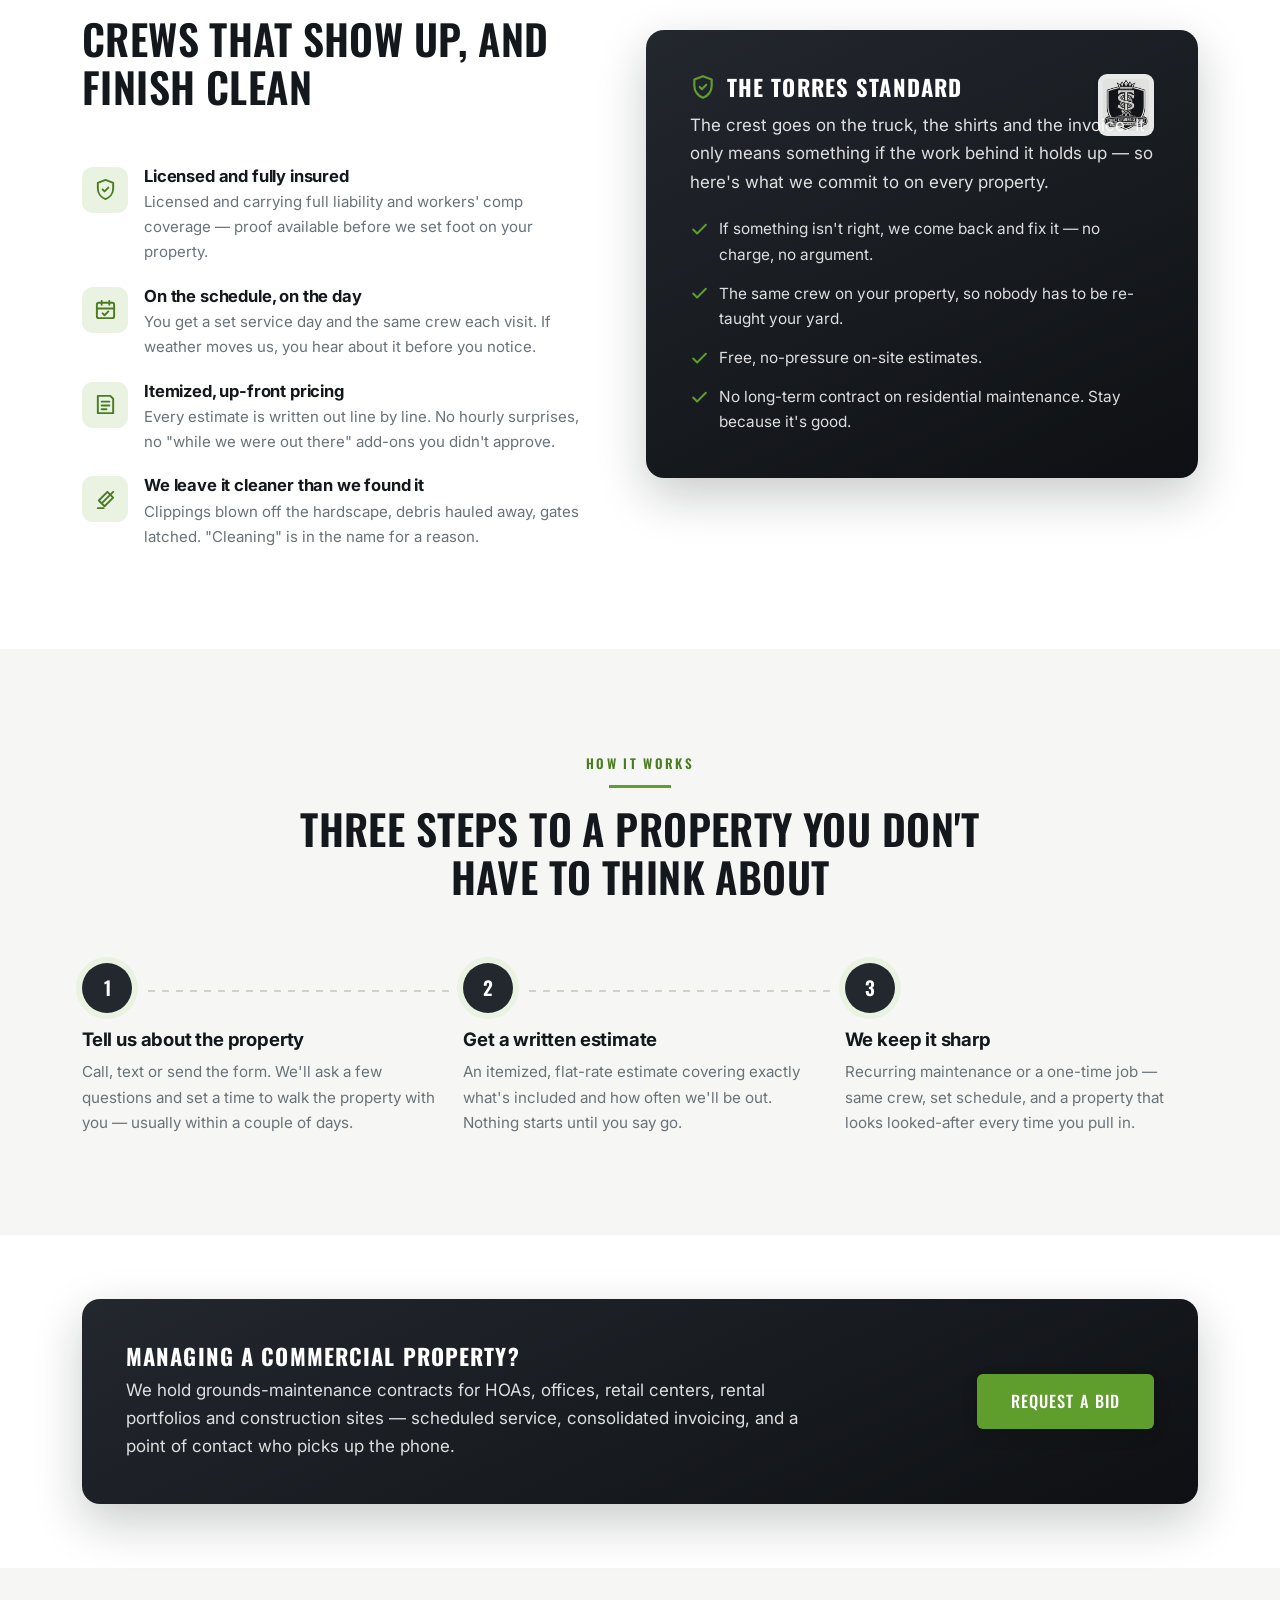
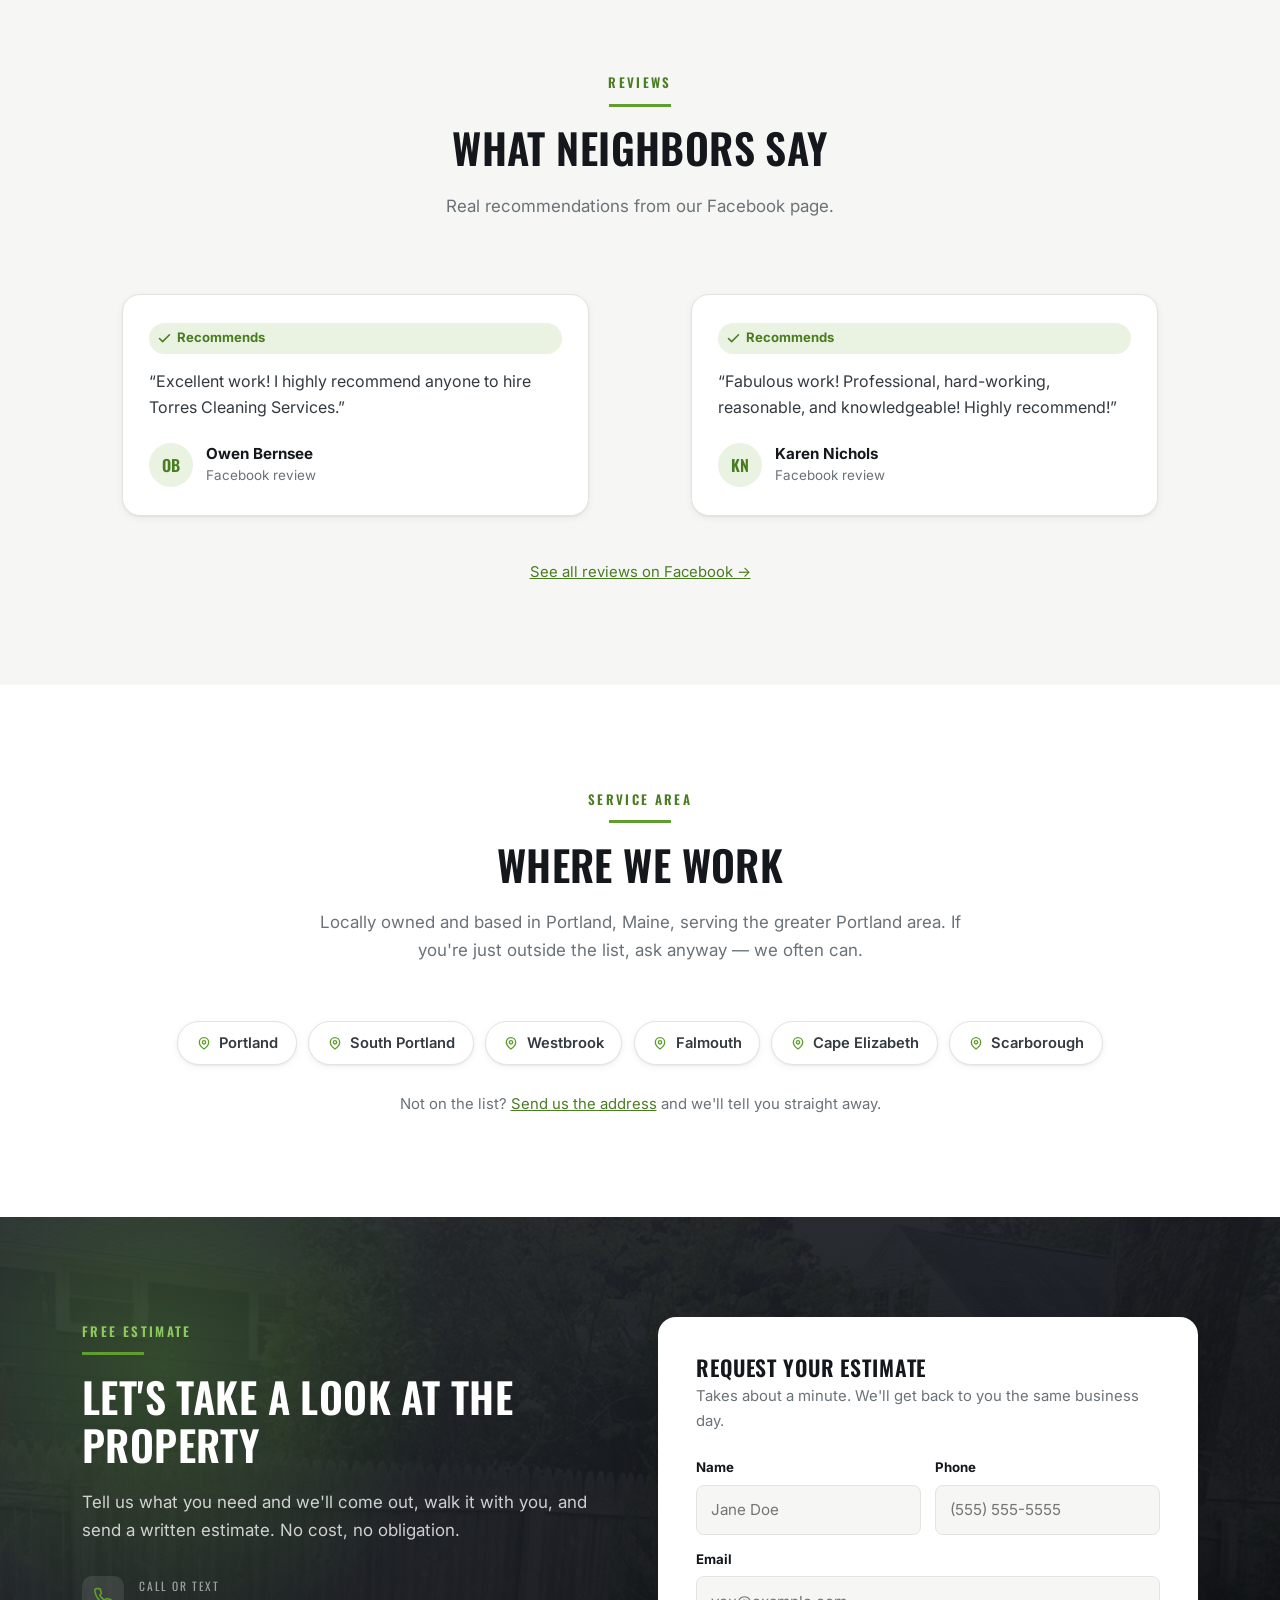
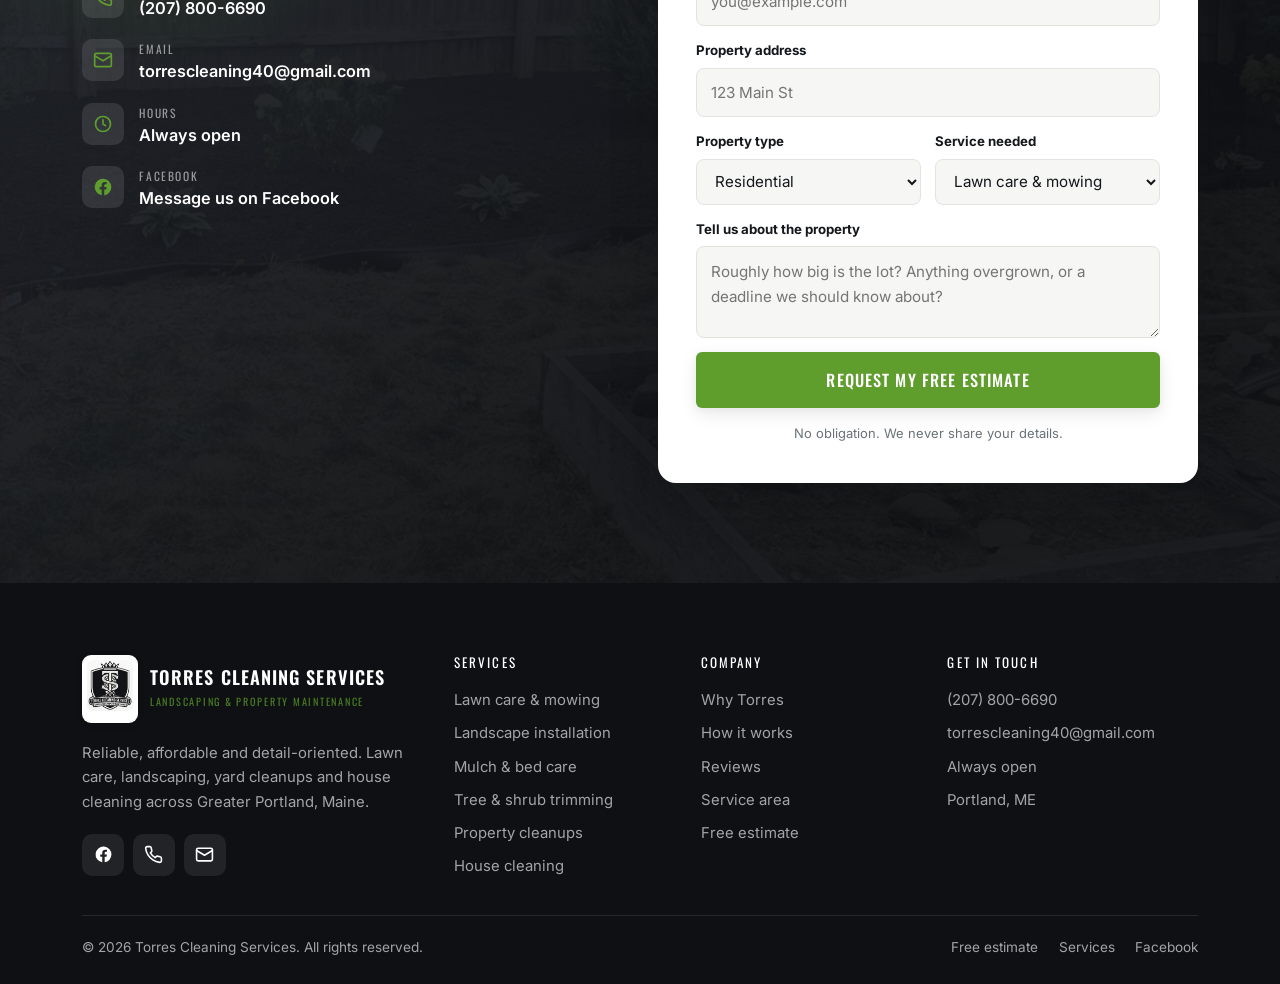
==== commit 9ea2e66a: "Replace all placeholder art with the real logo and job photos Sourced from a Google Drive folder the" ====
--- a/index.html
+++ b/index.html
@@ -37,7 +37,7 @@
     <ul class="topbar__list">
       <li>
         <svg viewBox="0 0 24 24" fill="none" stroke="currentColor" stroke-width="2" stroke-linecap="round" stroke-linejoin="round" aria-hidden="true"><circle cx="12" cy="12" r="9"/><path d="M12 7v5l3 2"/></svg>
-        <span class="ph">Mon–Sat, 7am–6pm</span>
+        Always open
       </li>
       <li>
         <svg viewBox="0 0 24 24" fill="none" stroke="currentColor" stroke-width="2" stroke-linecap="round" stroke-linejoin="round" aria-hidden="true"><path d="M12 21s-7-4.5-7-10a7 7 0 0 1 14 0c0 5.5-7 10-7 10z"/><circle cx="12" cy="11" r="2.5"/></svg>
@@ -51,7 +51,7 @@
 <header class="site-header">
   <div class="container site-header__inner">
     <a class="brand" href="#top">
-      <svg class="brand__crest" viewBox="0 0 100 122" role="img" aria-label="Torres Cleaning Services crest"><g class="crest-body" fill="currentColor"><path d="M17 33 21.5 9.5 35.5 22.5 50 4 64.5 22.5 78.5 9.5 83 33Z"/><path d="M13 36h74v33c0 18-14.5 31-37 40C27.5 100 13 87 13 69Z"/></g><g class="crest-paper" fill="var(--crest-paper,#fff)"><path d="M21.5 6 25 12l-3.5 6-3.5-6Zm57 0L82 12l-3.5 6-3.5-6ZM50 0l4 7-4 7-4-7Z"/><path d="M17 40h66v29c0 15.5-12.5 27-33 35.5C29.5 96 17 84.5 17 69Zm3 3v26c0 13.7 11 24 30 32 19-8 30-18.3 30-32V43Z"/><path d="M33 50h34v6H55.5v30h-11V56H33Z"/><path d="M63 49.5c4.4 0 7.6 1.6 9.3 4.4l-5.4 3.6c-.9-1.3-2.3-2-4-2-1.7 0-2.8.8-2.8 2 0 1.4 1.4 2 4.8 2.9 5.4 1.4 8.6 3.4 8.6 8.3 0 5.6-4.4 9.3-11.2 9.3-5.3 0-9.2-1.9-11.2-5.2l5.6-3.7c1.2 1.8 3.1 2.8 5.4 2.8 2 0 3.2-.8 3.2-2.1 0-1.5-1.5-2.1-5.2-3.1-5-1.3-8.1-3.4-8.1-8.1 0-5.3 4.3-9.1 11-9.1Z"/><path d="M50 86.5 43 92v7h14v-7Zm-1.5 3.2 4 3.1v4.2h-8v-4.2Z"/><path d="m36.5 88 3.2 2.4-8 10.6-3.2-2.4Zm27 0 8 10.6-3.2 2.4-8-10.6Z"/></g><g class="crest-body" fill="currentColor"><path d="M6 100h88v16H6Z"/></g><g class="crest-paper" fill="var(--crest-paper,#fff)"><path d="M9 103h82v10H9Zm2 2v6h78v-6Z"/></g></svg>
+      <img class="brand__crest" src="assets/img/logo.jpg" alt="Torres Cleaning Services crest" width="46" height="51">
       <span>
         <span class="brand__name">Torres Cleaning Services</span>
         <span class="brand__tag">Landscaping &amp; Property Maintenance</span>
@@ -122,7 +122,7 @@
 
       <div class="hero-card">
         <div class="hero-card__top">
-          <svg class="brand__crest" viewBox="0 0 100 122" role="img" aria-label="Torres Cleaning Services crest"><g class="crest-body" fill="currentColor"><path d="M17 33 21.5 9.5 35.5 22.5 50 4 64.5 22.5 78.5 9.5 83 33Z"/><path d="M13 36h74v33c0 18-14.5 31-37 40C27.5 100 13 87 13 69Z"/></g><g class="crest-paper" fill="var(--crest-paper,#fff)"><path d="M21.5 6 25 12l-3.5 6-3.5-6Zm57 0L82 12l-3.5 6-3.5-6ZM50 0l4 7-4 7-4-7Z"/><path d="M17 40h66v29c0 15.5-12.5 27-33 35.5C29.5 96 17 84.5 17 69Zm3 3v26c0 13.7 11 24 30 32 19-8 30-18.3 30-32V43Z"/><path d="M33 50h34v6H55.5v30h-11V56H33Z"/><path d="M63 49.5c4.4 0 7.6 1.6 9.3 4.4l-5.4 3.6c-.9-1.3-2.3-2-4-2-1.7 0-2.8.8-2.8 2 0 1.4 1.4 2 4.8 2.9 5.4 1.4 8.6 3.4 8.6 8.3 0 5.6-4.4 9.3-11.2 9.3-5.3 0-9.2-1.9-11.2-5.2l5.6-3.7c1.2 1.8 3.1 2.8 5.4 2.8 2 0 3.2-.8 3.2-2.1 0-1.5-1.5-2.1-5.2-3.1-5-1.3-8.1-3.4-8.1-8.1 0-5.3 4.3-9.1 11-9.1Z"/><path d="M50 86.5 43 92v7h14v-7Zm-1.5 3.2 4 3.1v4.2h-8v-4.2Z"/><path d="m36.5 88 3.2 2.4-8 10.6-3.2-2.4Zm27 0 8 10.6-3.2 2.4-8-10.6Z"/></g><g class="crest-body" fill="currentColor"><path d="M6 100h88v16H6Z"/></g><g class="crest-paper" fill="var(--crest-paper,#fff)"><path d="M9 103h82v10H9Zm2 2v6h78v-6Z"/></g></svg>
+          <img class="brand__crest" src="assets/img/logo.jpg" alt="Torres Cleaning Services crest" width="46" height="51">
           <span>
             <span class="hero-card__title">Free estimate</span>
             <span class="hero-card__sub">No obligation &middot; <span class="ph">Same-week walk-through</span></span>
@@ -302,20 +302,24 @@
       <span class="eyebrow">On the job</span>
       <hr class="rule">
       <h2>What "sharp" looks like</h2>
-      <p class="ph">Illustrative photography — swap in real job photos before launch. See assets/img/generated/README.md.</p>
+      <p>Real jobs, from our own Facebook page.</p>
     </div>
     <div class="gallery">
       <figure class="gallery__tile">
-        <img src="assets/img/generated/gallery-lawn.jpg" alt="Freshly mown lawn with crisp mowing stripes" loading="lazy" width="1000" height="750">
+        <img src="assets/img/photos/lawn-hedge-driveway.jpg" alt="Freshly mown lawn with a crisp edge along a gravel driveway" loading="lazy" width="1400" height="1054">
         <figcaption>Mow, edge &amp; blow</figcaption>
       </figure>
       <figure class="gallery__tile">
-        <img src="assets/img/generated/gallery-hedge.jpg" alt="Densely trimmed hedge with a clean, even line" loading="lazy" width="1000" height="750">
+        <img src="assets/img/photos/hedge-trimming-wall.jpg" alt="Row of densely trimmed hedges and shrubs along a stone wall" loading="lazy" width="1400" height="647">
         <figcaption>Hedge &amp; shrub trimming</figcaption>
       </figure>
       <figure class="gallery__tile">
-        <img src="assets/img/generated/gallery-mulch.jpg" alt="Fresh mulch bed with a sharp edge against the lawn" loading="lazy" width="1000" height="750">
+        <img src="assets/img/photos/paver-walkway-mulch.jpg" alt="Paver walkway with a fresh mulch bed and clean edge" loading="lazy" width="647" height="1400">
         <figcaption>Mulch, beds &amp; edging</figcaption>
+      </figure>
+      <figure class="gallery__tile">
+        <img src="assets/img/photos/rock-hosta-bed.jpg" alt="Curved landscape bed with boulders, ornamental grasses and hostas" loading="lazy" width="1400" height="647">
+        <figcaption>Landscape Design &amp; Installation</figcaption>
       </figure>
     </div>
   </div>
@@ -363,7 +367,7 @@
     </div>
 
     <div class="promise">
-      <svg class="promise__crest" viewBox="0 0 100 122" aria-hidden="true"><g class="crest-body" fill="currentColor"><path d="M17 33 21.5 9.5 35.5 22.5 50 4 64.5 22.5 78.5 9.5 83 33Z"/><path d="M13 36h74v33c0 18-14.5 31-37 40C27.5 100 13 87 13 69Z"/></g><g class="crest-paper" fill="var(--crest-paper,#fff)"><path d="M21.5 6 25 12l-3.5 6-3.5-6Zm57 0L82 12l-3.5 6-3.5-6ZM50 0l4 7-4 7-4-7Z"/><path d="M17 40h66v29c0 15.5-12.5 27-33 35.5C29.5 96 17 84.5 17 69Zm3 3v26c0 13.7 11 24 30 32 19-8 30-18.3 30-32V43Z"/><path d="M33 50h34v6H55.5v30h-11V56H33Z"/><path d="M63 49.5c4.4 0 7.6 1.6 9.3 4.4l-5.4 3.6c-.9-1.3-2.3-2-4-2-1.7 0-2.8.8-2.8 2 0 1.4 1.4 2 4.8 2.9 5.4 1.4 8.6 3.4 8.6 8.3 0 5.6-4.4 9.3-11.2 9.3-5.3 0-9.2-1.9-11.2-5.2l5.6-3.7c1.2 1.8 3.1 2.8 5.4 2.8 2 0 3.2-.8 3.2-2.1 0-1.5-1.5-2.1-5.2-3.1-5-1.3-8.1-3.4-8.1-8.1 0-5.3 4.3-9.1 11-9.1Z"/><path d="M50 86.5 43 92v7h14v-7Zm-1.5 3.2 4 3.1v4.2h-8v-4.2Z"/><path d="m36.5 88 3.2 2.4-8 10.6-3.2-2.4Zm27 0 8 10.6-3.2 2.4-8-10.6Z"/></g><g class="crest-body" fill="currentColor"><path d="M6 100h88v16H6Z"/></g><g class="crest-paper" fill="var(--crest-paper,#fff)"><path d="M9 103h82v10H9Zm2 2v6h78v-6Z"/></g></svg>
+      <img class="crest-badge promise__crest" src="assets/img/logo.jpg" alt="" aria-hidden="true" width="56" height="62" style="width:56px;height:62px">
       <h3>
         <svg viewBox="0 0 24 24" fill="none" stroke="currentColor" stroke-width="2" stroke-linecap="round" stroke-linejoin="round" aria-hidden="true"><path d="M12 2 4 5v6c0 5 3.4 9.4 8 11 4.6-1.6 8-6 8-11V5z"/><path d="m9 12 2 2 4-4"/></svg>
         The Torres standard
@@ -508,7 +512,7 @@
         </div>
         <div>
           <span class="ico"><svg viewBox="0 0 24 24" fill="none" stroke="currentColor" stroke-width="2" stroke-linecap="round" stroke-linejoin="round" aria-hidden="true"><circle cx="12" cy="12" r="9"/><path d="M12 7v5l3 2"/></svg></span>
-          <div><dt>Hours</dt><dd class="ph">Mon–Sat, 7:00am–6:00pm</dd></div>
+          <div><dt>Hours</dt><dd>Always open</dd></div>
         </div>
         <div>
           <span class="ico"><svg viewBox="0 0 24 24" fill="currentColor" aria-hidden="true"><path d="M22 12a10 10 0 1 0-11.6 9.9v-7H7.9V12h2.5V9.8c0-2.5 1.5-3.9 3.8-3.9 1.1 0 2.2.2 2.2.2v2.5h-1.3c-1.2 0-1.6.8-1.6 1.6V12h2.8l-.4 2.9h-2.4v7A10 10 0 0 0 22 12z"/></svg></span>
@@ -581,7 +585,7 @@
     <div class="footer-grid">
       <div>
         <a class="brand" href="#top">
-          <svg class="brand__crest" style="--crest-paper:#0e1013" viewBox="0 0 100 122" role="img" aria-label="Torres Cleaning Services crest"><g class="crest-body" fill="currentColor"><path d="M17 33 21.5 9.5 35.5 22.5 50 4 64.5 22.5 78.5 9.5 83 33Z"/><path d="M13 36h74v33c0 18-14.5 31-37 40C27.5 100 13 87 13 69Z"/></g><g class="crest-paper" fill="var(--crest-paper,#fff)"><path d="M21.5 6 25 12l-3.5 6-3.5-6Zm57 0L82 12l-3.5 6-3.5-6ZM50 0l4 7-4 7-4-7Z"/><path d="M17 40h66v29c0 15.5-12.5 27-33 35.5C29.5 96 17 84.5 17 69Zm3 3v26c0 13.7 11 24 30 32 19-8 30-18.3 30-32V43Z"/><path d="M33 50h34v6H55.5v30h-11V56H33Z"/><path d="M63 49.5c4.4 0 7.6 1.6 9.3 4.4l-5.4 3.6c-.9-1.3-2.3-2-4-2-1.7 0-2.8.8-2.8 2 0 1.4 1.4 2 4.8 2.9 5.4 1.4 8.6 3.4 8.6 8.3 0 5.6-4.4 9.3-11.2 9.3-5.3 0-9.2-1.9-11.2-5.2l5.6-3.7c1.2 1.8 3.1 2.8 5.4 2.8 2 0 3.2-.8 3.2-2.1 0-1.5-1.5-2.1-5.2-3.1-5-1.3-8.1-3.4-8.1-8.1 0-5.3 4.3-9.1 11-9.1Z"/><path d="M50 86.5 43 92v7h14v-7Zm-1.5 3.2 4 3.1v4.2h-8v-4.2Z"/><path d="m36.5 88 3.2 2.4-8 10.6-3.2-2.4Zm27 0 8 10.6-3.2 2.4-8-10.6Z"/></g><g class="crest-body" fill="currentColor"><path d="M6 100h88v16H6Z"/></g><g class="crest-paper" fill="var(--crest-paper,#fff)"><path d="M9 103h82v10H9Zm2 2v6h78v-6Z"/></g></svg>
+          <span class="crest-badge"><img class="brand__crest" src="assets/img/logo.jpg" alt="Torres Cleaning Services crest" width="46" height="51"></span>
           <span>
             <span class="brand__name">Torres Cleaning Services</span>
             <span class="brand__tag">Landscaping &amp; Property Maintenance</span>
@@ -629,7 +633,7 @@
         <ul class="footer-list">
           <li><a href="tel:+12078006690" >(207) 800-6690</a></li>
           <li><a href="mailto:torrescleaning40@gmail.com" >torrescleaning40@gmail.com</a></li>
-          <li class="ph">Mon–Sat, 7:00am–6:00pm</li>
+          <li>Always open</li>
           <li>Portland, ME</li>
         </ul>
       </div>
--- a/assets/css/styles.css
+++ b/assets/css/styles.css
@@ -202,7 +202,17 @@
 
 .brand { display: inline-flex; align-items: center; gap: .8em; text-decoration: none; }
 .brand > span { display: block; }
-.brand__crest { width: 46px; height: 54px; flex: none; color: var(--charcoal); }
+.brand__crest { width: 46px; height: 51px; flex: none; color: var(--charcoal); object-fit: contain; border-radius: 6px; }
+
+/* A small white mount behind the crest photo so it reads as a patch rather
+   than a floating image cutout wherever it sits on a dark background. */
+.crest-badge {
+  display: inline-flex; flex: none;
+  padding: 5px;
+  background: #fff;
+  border-radius: 9px;
+  box-shadow: var(--shadow-sm);
+}
 .brand__name {
   font-family: var(--font-display);
   font-weight: 600;
@@ -296,7 +306,7 @@
   color: rgba(255,255,255,.84);
   background:
     linear-gradient(103deg, rgba(14,16,19,.82) 0%, rgba(14,16,19,.62) 46%, rgba(23,26,31,.3) 100%),
-    url("../img/generated/hero-lawn.jpg") center 38% / cover no-repeat,
+    url("../img/photos/hero-lawn-farmhouse.jpg") center 32% / cover no-repeat,
     #171a1f;
   padding: clamp(56px, 8vw, 104px) 0 clamp(60px, 9vw, 112px);
 }
@@ -513,13 +523,9 @@
   overflow: hidden;
 }
 .promise__crest {
-  position: absolute; right: -48px; bottom: -46px;
+  position: absolute; top: clamp(30px, 4vw, 44px); right: clamp(30px, 4vw, 44px);
   z-index: 0;
-  width: 200px; height: 234px;
-  /* Both halves of the crest are dimmed, or the knocked-out paper areas
-     render as a solid white shape instead of a watermark. */
-  color: rgba(255,255,255,.05);
-  --crest-paper: rgba(0,0,0,.16);
+  opacity: .9;
   pointer-events: none;
 }
 .promise > *:not(.promise__crest) { position: relative; z-index: 1; }
@@ -620,7 +626,7 @@
   overflow: hidden;
   background:
     linear-gradient(150deg, rgba(35,39,46,.94) 0%, rgba(14,16,19,.94) 70%),
-    url("../img/generated/estimate-bg.jpg") center / cover no-repeat,
+    url("../img/photos/backyard-mulch-fence.jpg") center 65% / cover no-repeat,
     var(--charcoal-3);
   color: rgba(255,255,255,.84);
 }
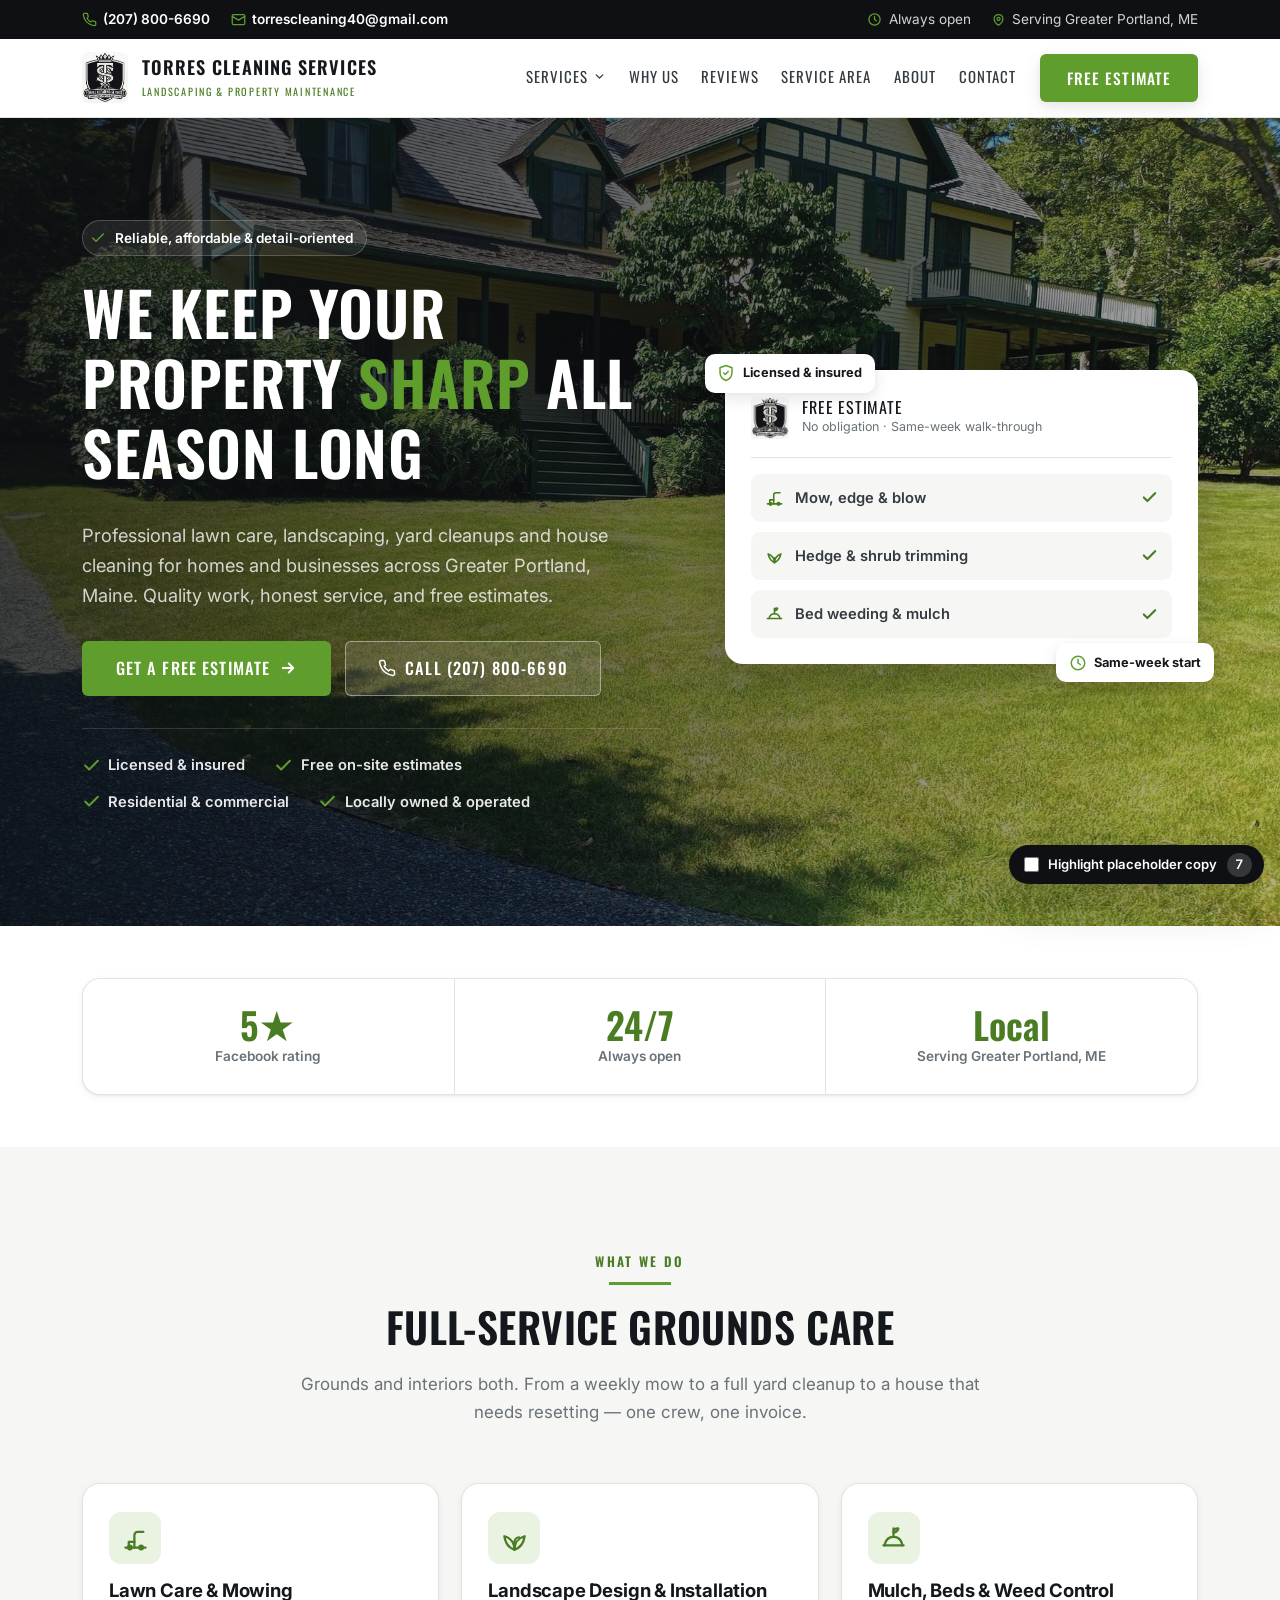
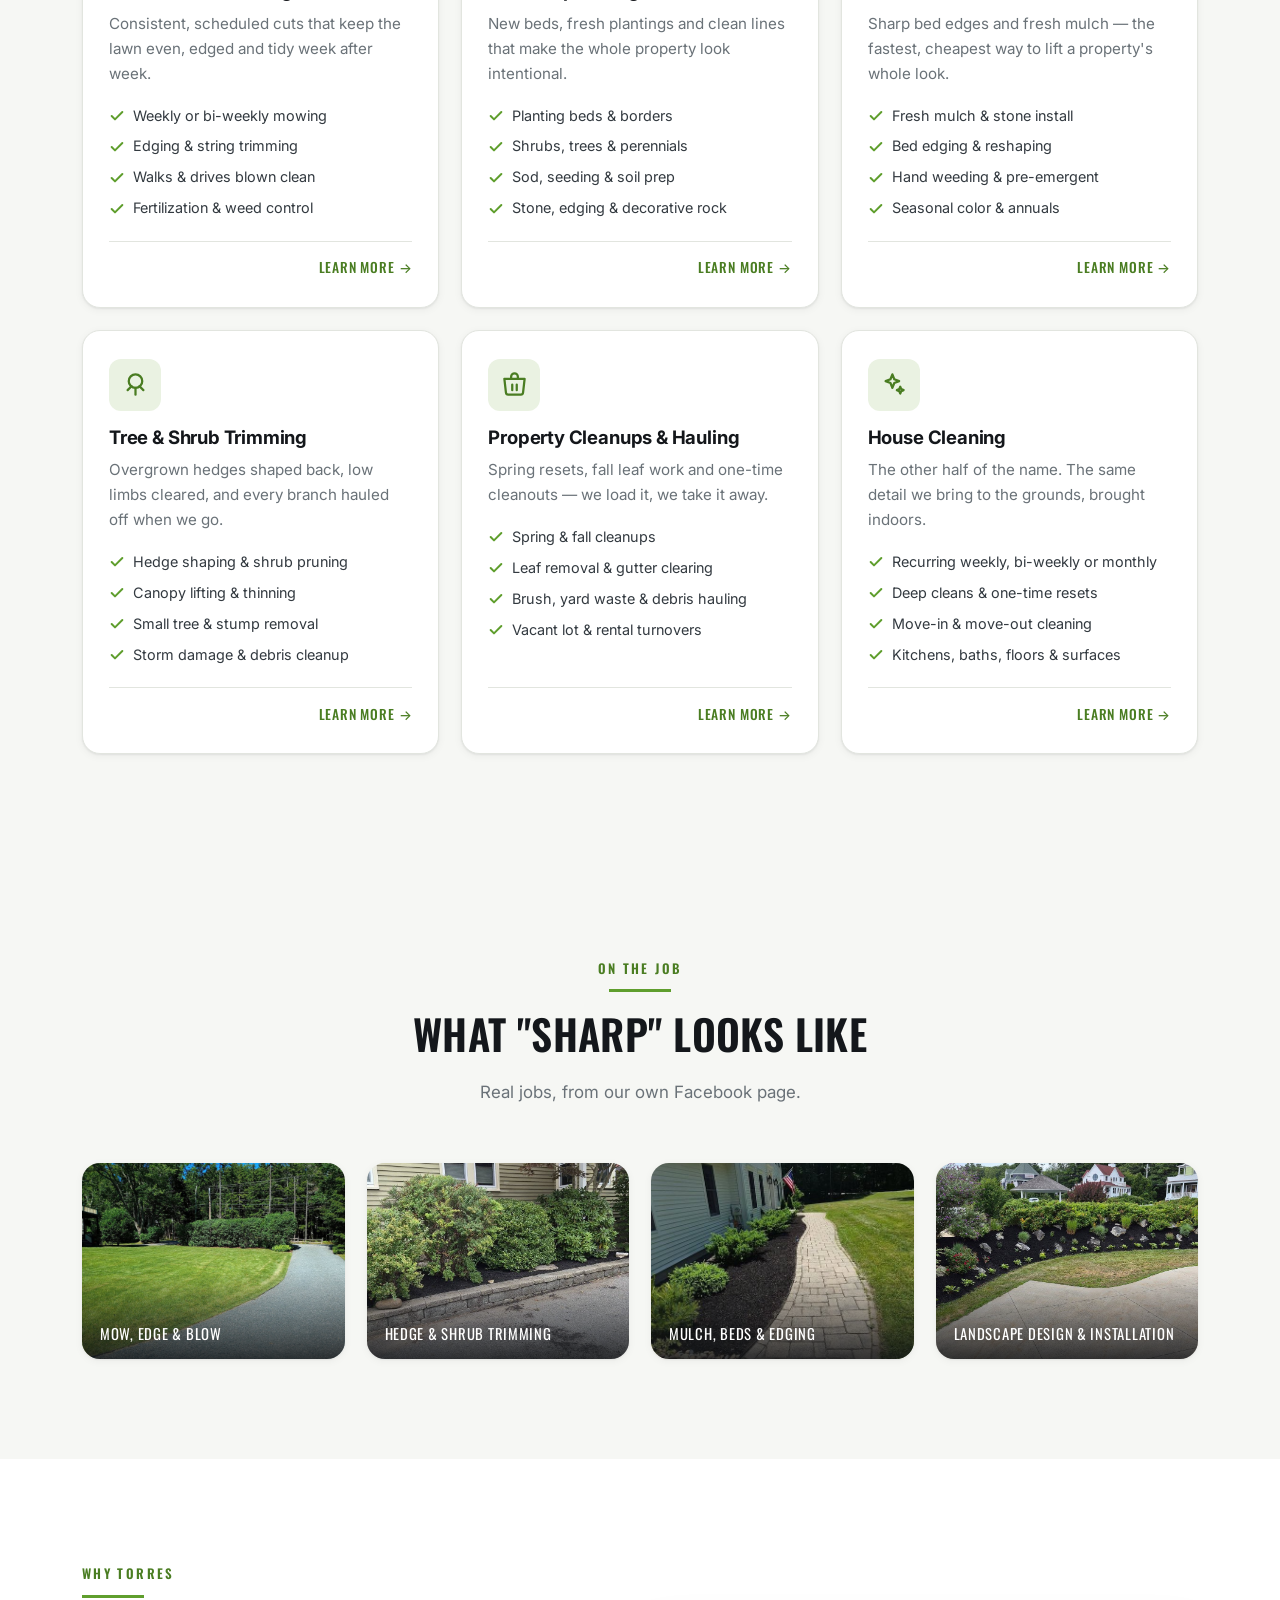
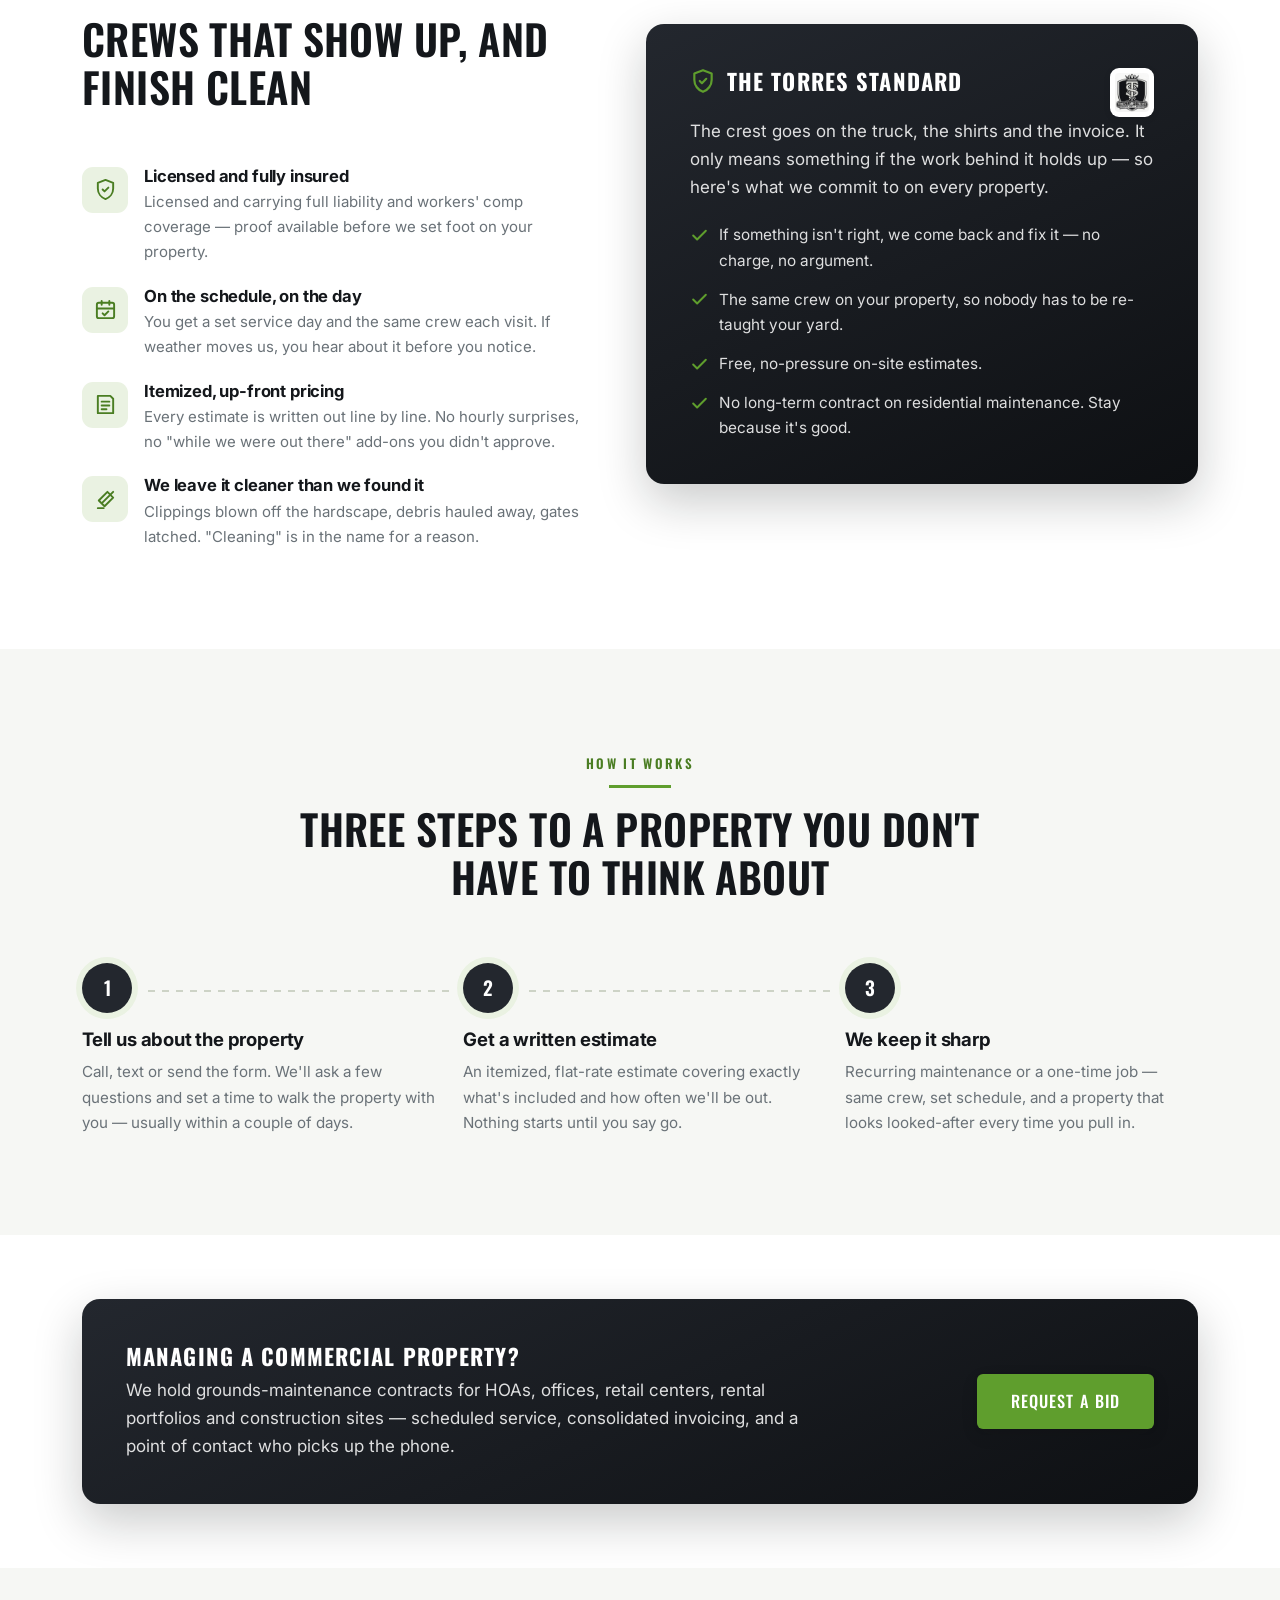
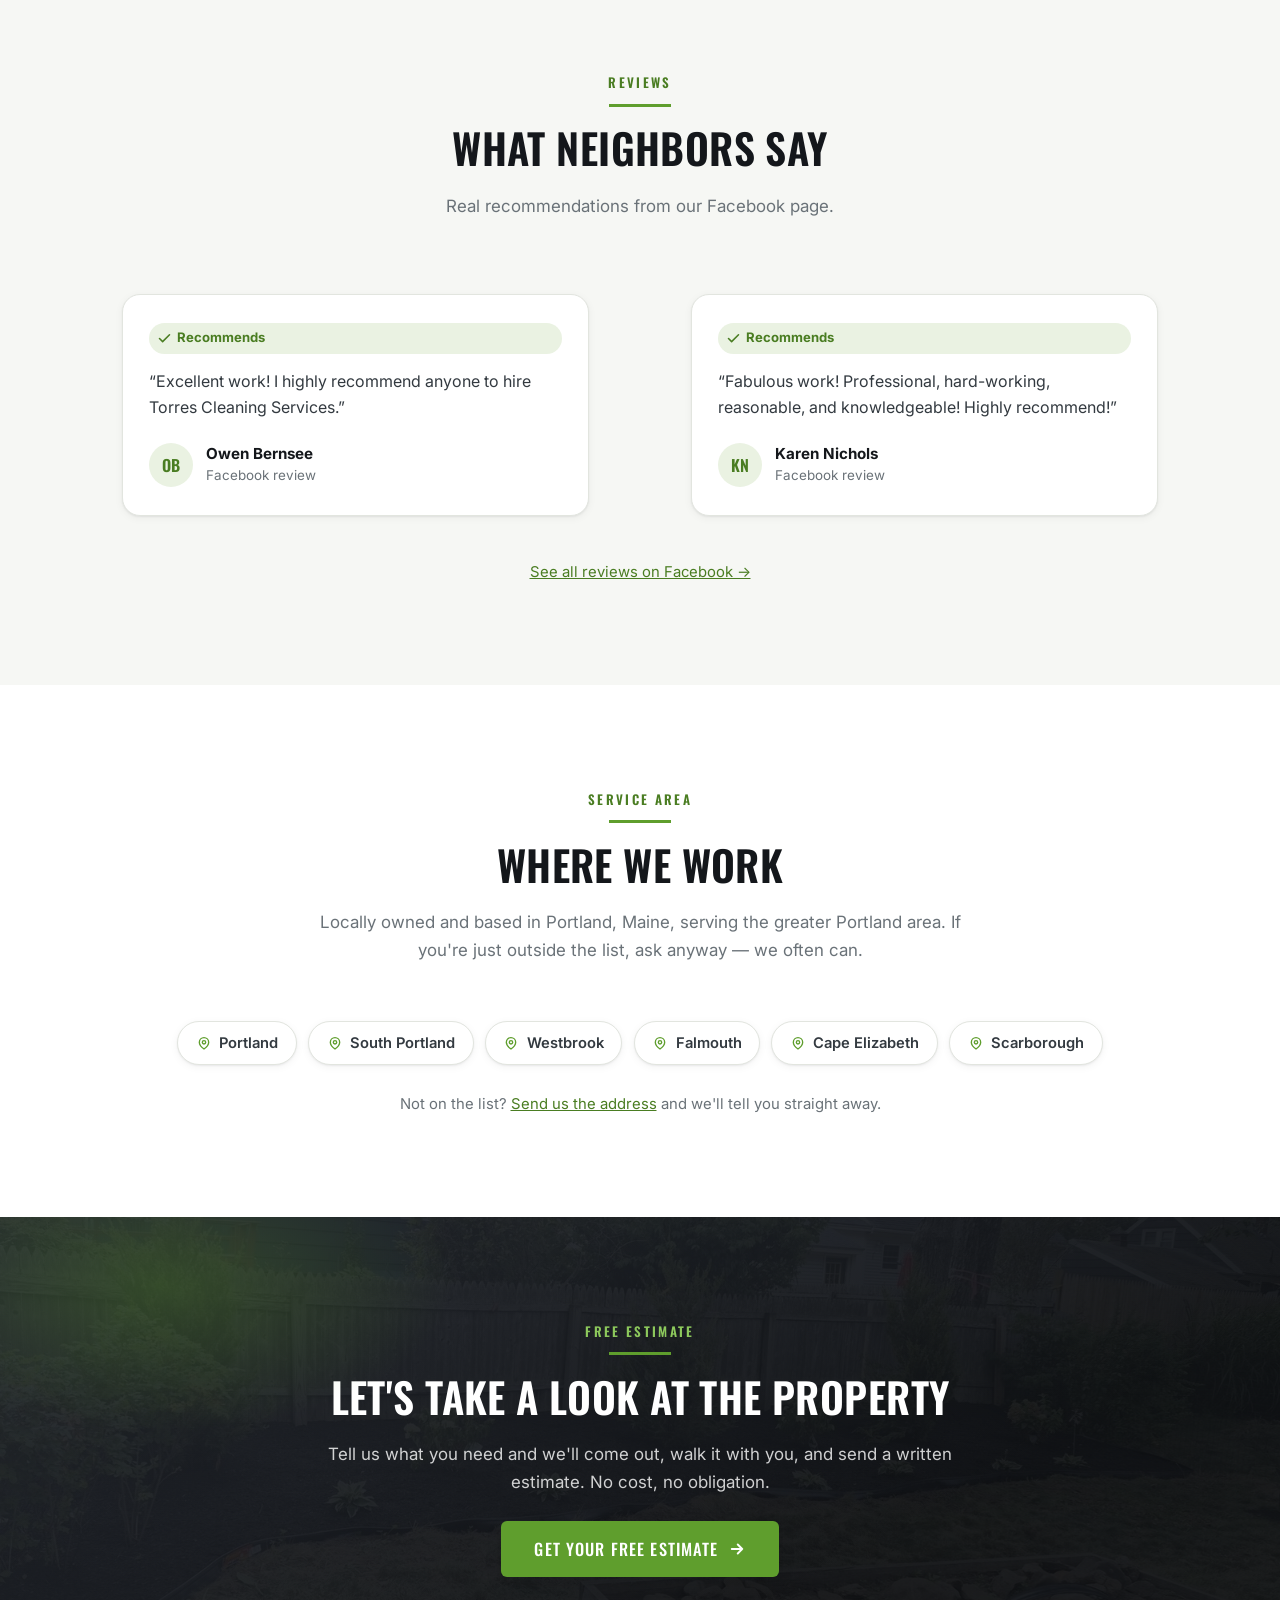
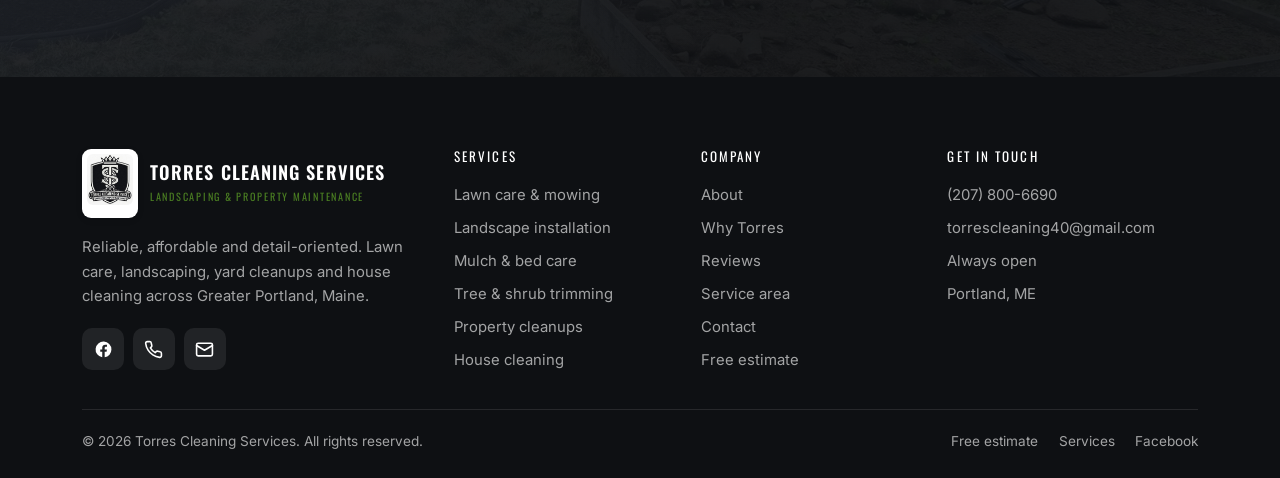
==== commit 90bf9bd6: "Restructure into a multi-page site, fix stats and promise-panel bugs Multi-page architecture — the s" ====
--- a/index.html
+++ b/index.html
@@ -65,13 +65,26 @@
 
     <nav class="nav" id="primary-nav" aria-label="Primary">
       <ul class="nav__list">
-        <li><a href="#services">Services</a></li>
+        <li>
+          <details class="nav-dropdown">
+            <summary>Services <svg class="nav-dropdown__chevron" viewBox="0 0 24 24" fill="none" stroke="currentColor" stroke-width="2.5" stroke-linecap="round" stroke-linejoin="round" aria-hidden="true"><path d="m6 9 6 6 6-6"/></svg></summary>
+            <div class="nav-dropdown__panel">
+              <a href="services/index.html" class="is-overview">Services Overview</a>
+              <a href="services/lawn-care-mowing.html">Lawn Care &amp; Mowing</a>
+              <a href="services/landscape-design-installation.html">Landscape Design &amp; Installation</a>
+              <a href="services/mulch-beds-weed-control.html">Mulch, Beds &amp; Weed Control</a>
+              <a href="services/tree-shrub-trimming.html">Tree &amp; Shrub Trimming</a>
+              <a href="services/property-cleanups-hauling.html">Property Cleanups &amp; Hauling</a>
+            </div>
+          </details>
+        </li>
         <li><a href="#why">Why Us</a></li>
-        <li><a href="#process">Process</a></li>
         <li><a href="#reviews">Reviews</a></li>
         <li><a href="#areas">Service Area</a></li>
+        <li><a href="about.html">About</a></li>
+        <li><a href="contact.html">Contact</a></li>
       </ul>
-      <a class="btn btn--primary" href="#estimate">Free Estimate</a>
+      <a class="btn btn--primary" href="estimate.html">Free Estimate</a>
     </nav>
   </div>
 </header>
@@ -96,7 +109,7 @@
       </p>
 
       <div class="hero__cta">
-        <a class="btn btn--primary btn--lg" href="#estimate">
+        <a class="btn btn--primary btn--lg" href="estimate.html">
           Get a free estimate
           <svg viewBox="0 0 24 24" fill="none" stroke="currentColor" stroke-width="2.5" stroke-linecap="round" stroke-linejoin="round" aria-hidden="true"><path d="M5 12h14m-6-6 6 6-6 6"/></svg>
         </a>
@@ -146,10 +159,6 @@
             <svg class="hero-card__check" viewBox="0 0 24 24" fill="none" stroke="currentColor" stroke-width="3" stroke-linecap="round" stroke-linejoin="round" aria-hidden="true"><path d="m20 6-11 11-5-5"/></svg>
           </div>
         </div>
-
-        <p class="hero-card__foot">
-          <span>Every estimate written out, in full, before we start.</span>
-        </p>
       </div>
 
       <div class="hero-float hero-float--br">
@@ -164,9 +173,9 @@
 <section class="section" style="padding-block: clamp(34px,4.5vw,52px)">
   <div class="container">
     <div class="stats">
-      <div class="stat"><div class="stat__num ph">10+</div><div class="stat__label">Years in business</div></div>
-      <div class="stat"><div class="stat__num ph">400+</div><div class="stat__label">Properties maintained</div></div>
-      <div class="stat"><div class="stat__num ph">4.9★</div><div class="stat__label">Average rating</div></div>
+      <div class="stat"><div class="stat__num">5★</div><div class="stat__label">Facebook rating</div></div>
+      <div class="stat"><div class="stat__num">24/7</div><div class="stat__label">Always open</div></div>
+      <div class="stat"><div class="stat__num">Local</div><div class="stat__label">Serving Greater Portland, ME</div></div>
     </div>
   </div>
 </section>
@@ -197,7 +206,7 @@
         </ul>
         <div class="card__foot">
           
-          <a class="card__link" href="#estimate">Get a quote →</a>
+          <a class="card__link" href="services/lawn-care-mowing.html">Learn more →</a>
         </div>
       </article>
 
@@ -215,7 +224,7 @@
         </ul>
         <div class="card__foot">
           
-          <a class="card__link" href="#estimate">Get a quote →</a>
+          <a class="card__link" href="services/landscape-design-installation.html">Learn more →</a>
         </div>
       </article>
 
@@ -233,7 +242,7 @@
         </ul>
         <div class="card__foot">
           
-          <a class="card__link" href="#estimate">Get a quote →</a>
+          <a class="card__link" href="services/mulch-beds-weed-control.html">Learn more →</a>
         </div>
       </article>
 
@@ -251,7 +260,7 @@
         </ul>
         <div class="card__foot">
           
-          <a class="card__link" href="#estimate">Get a quote →</a>
+          <a class="card__link" href="services/tree-shrub-trimming.html">Learn more →</a>
         </div>
       </article>
 
@@ -269,7 +278,7 @@
         </ul>
         <div class="card__foot">
           
-          <a class="card__link" href="#estimate">Get a quote →</a>
+          <a class="card__link" href="services/property-cleanups-hauling.html">Learn more →</a>
         </div>
       </article>
 
@@ -287,7 +296,7 @@
         </ul>
         <div class="card__foot">
           
-          <a class="card__link" href="#estimate">Get a quote →</a>
+          <a class="card__link" href="services/index.html#house-cleaning">Learn more →</a>
         </div>
       </article>
 
@@ -367,11 +376,13 @@
     </div>
 
     <div class="promise">
-      <img class="crest-badge promise__crest" src="assets/img/logo.jpg" alt="" aria-hidden="true" width="56" height="62" style="width:56px;height:62px">
-      <h3>
-        <svg viewBox="0 0 24 24" fill="none" stroke="currentColor" stroke-width="2" stroke-linecap="round" stroke-linejoin="round" aria-hidden="true"><path d="M12 2 4 5v6c0 5 3.4 9.4 8 11 4.6-1.6 8-6 8-11V5z"/><path d="m9 12 2 2 4-4"/></svg>
-        The Torres standard
-      </h3>
+      <div class="promise__head">
+        <h3>
+          <svg viewBox="0 0 24 24" fill="none" stroke="currentColor" stroke-width="2" stroke-linecap="round" stroke-linejoin="round" aria-hidden="true"><path d="M12 2 4 5v6c0 5 3.4 9.4 8 11 4.6-1.6 8-6 8-11V5z"/><path d="m9 12 2 2 4-4"/></svg>
+          The Torres standard
+        </h3>
+        <img class="crest-badge promise__crest" src="assets/img/logo.jpg" alt="" aria-hidden="true" width="44" height="49" style="width:44px;height:49px">
+      </div>
       <p>The crest goes on the truck, the shirts and the invoice. It only means something if the work behind it holds up — so here's what we commit to on every property.</p>
       <ul>
         <li><svg viewBox="0 0 24 24" fill="none" stroke="currentColor" stroke-width="2.5" stroke-linecap="round" stroke-linejoin="round" aria-hidden="true"><path d="m20 6-11 11-5-5"/></svg><span>If something isn't right, we come back and fix it — no charge, no argument.</span></li>
@@ -419,7 +430,7 @@
         <h3 style="margin-bottom:.35em">Managing a commercial property?</h3>
         <p style="margin:0; max-width:62ch">We hold grounds-maintenance contracts for <span class="ph">HOAs, offices, retail centers, rental portfolios and construction sites</span> — scheduled service, consolidated invoicing, and a point of contact who picks up the phone.</p>
       </div>
-      <a class="btn btn--primary btn--lg" href="#estimate">Request a bid</a>
+      <a class="btn btn--primary btn--lg" href="estimate.html">Request a bid</a>
     </div>
   </div>
 </section>
@@ -486,94 +497,23 @@
       <li><svg viewBox="0 0 24 24" fill="none" stroke="currentColor" stroke-width="2" stroke-linecap="round" stroke-linejoin="round" aria-hidden="true"><path d="M12 21s-7-4.5-7-10a7 7 0 0 1 14 0c0 5.5-7 10-7 10z"/><circle cx="12" cy="11" r="2.5"/></svg><span>Cape Elizabeth</span></li>
       <li><svg viewBox="0 0 24 24" fill="none" stroke="currentColor" stroke-width="2" stroke-linecap="round" stroke-linejoin="round" aria-hidden="true"><path d="M12 21s-7-4.5-7-10a7 7 0 0 1 14 0c0 5.5-7 10-7 10z"/><circle cx="12" cy="11" r="2.5"/></svg><span>Scarborough</span></li>
     </ul>
-    <p class="areas-note">Not on the list? <a href="#estimate">Send us the address</a> and we'll tell you straight away.</p>
-  </div>
-</section>
-
-<!-- ============================== ESTIMATE ============================= -->
-<section class="section quote-section" id="estimate">
-  <div class="container quote-grid">
-    <div>
-      <div class="section-head section-head--left" style="margin-bottom:0">
-        <span class="eyebrow" style="color:#8dc95c">Free estimate</span>
-        <hr class="rule">
-        <h2>Let's take a look at the property</h2>
-        <p style="color:rgba(255,255,255,.78)">Tell us what you need and we'll come out, walk it with you, and send a written estimate. No cost, no obligation.</p>
-      </div>
-
-      <dl class="contact-list">
-        <div>
-          <span class="ico"><svg viewBox="0 0 24 24" fill="none" stroke="currentColor" stroke-width="2" stroke-linecap="round" stroke-linejoin="round" aria-hidden="true"><path d="M22 16.92v3a2 2 0 0 1-2.18 2 19.79 19.79 0 0 1-8.63-3.07 19.5 19.5 0 0 1-6-6 19.79 19.79 0 0 1-3.07-8.67A2 2 0 0 1 4.11 2h3a2 2 0 0 1 2 1.72c.13.96.36 1.9.7 2.81a2 2 0 0 1-.45 2.11L8.09 9.91a16 16 0 0 0 6 6l1.27-1.27a2 2 0 0 1 2.11-.45c.9.34 1.85.57 2.81.7A2 2 0 0 1 22 16.92z"/></svg></span>
-          <div><dt>Call or text</dt><dd><a href="tel:+12078006690" >(207) 800-6690</a></dd></div>
-        </div>
-        <div>
-          <span class="ico"><svg viewBox="0 0 24 24" fill="none" stroke="currentColor" stroke-width="2" stroke-linecap="round" stroke-linejoin="round" aria-hidden="true"><rect x="2" y="4" width="20" height="16" rx="2"/><path d="m2 7 10 6 10-6"/></svg></span>
-          <div><dt>Email</dt><dd><a href="mailto:torrescleaning40@gmail.com" >torrescleaning40@gmail.com</a></dd></div>
-        </div>
-        <div>
-          <span class="ico"><svg viewBox="0 0 24 24" fill="none" stroke="currentColor" stroke-width="2" stroke-linecap="round" stroke-linejoin="round" aria-hidden="true"><circle cx="12" cy="12" r="9"/><path d="M12 7v5l3 2"/></svg></span>
-          <div><dt>Hours</dt><dd>Always open</dd></div>
-        </div>
-        <div>
-          <span class="ico"><svg viewBox="0 0 24 24" fill="currentColor" aria-hidden="true"><path d="M22 12a10 10 0 1 0-11.6 9.9v-7H7.9V12h2.5V9.8c0-2.5 1.5-3.9 3.8-3.9 1.1 0 2.2.2 2.2.2v2.5h-1.3c-1.2 0-1.6.8-1.6 1.6V12h2.8l-.4 2.9h-2.4v7A10 10 0 0 0 22 12z"/></svg></span>
-          <div><dt>Facebook</dt><dd><a href="https://www.facebook.com/profile.php?id=61591036726888" target="_blank" rel="noopener">Message us on Facebook</a></dd></div>
-        </div>
-      </dl>
-    </div>
-
-    <div class="form-card">
-      <h3>Request your estimate</h3>
-      <p>Takes about a minute. We'll get back to you <span class="ph">the same business day</span>.</p>
-
-      <form id="estimate-form" novalidate>
-        <div class="field-grid">
-          <div class="field">
-            <label for="f-name">Name</label>
-            <input id="f-name" name="name" type="text" autocomplete="name" placeholder="Jane Doe" required>
-          </div>
-          <div class="field">
-            <label for="f-phone">Phone</label>
-            <input id="f-phone" name="phone" type="tel" autocomplete="tel" placeholder="(555) 555-5555" required>
-          </div>
-          <div class="field field--full">
-            <label for="f-email">Email</label>
-            <input id="f-email" name="email" type="email" autocomplete="email" placeholder="you@example.com">
-          </div>
-          <div class="field field--full">
-            <label for="f-address">Property address</label>
-            <input id="f-address" name="address" type="text" autocomplete="street-address" placeholder="123 Main St">
-          </div>
-          <div class="field">
-            <label for="f-type">Property type</label>
-            <select id="f-type" name="propertyType">
-              <option>Residential</option>
-              <option>Commercial</option>
-              <option>Rental / HOA</option>
-            </select>
-          </div>
-          <div class="field">
-            <label for="f-service">Service needed</label>
-            <select id="f-service" name="service">
-              <option>Lawn care &amp; mowing</option>
-              <option>Landscape design &amp; installation</option>
-              <option>Mulch, beds &amp; weed control</option>
-              <option>Tree &amp; shrub trimming</option>
-              <option>Property cleanup &amp; hauling</option>
-              <option>House cleaning</option>
-              <option>Something else</option>
-            </select>
-          </div>
-          <div class="field field--full">
-            <label for="f-details">Tell us about the property</label>
-            <textarea id="f-details" name="details" placeholder="Roughly how big is the lot? Anything overgrown, or a deadline we should know about?"></textarea>
-          </div>
-        </div>
-
-        <button class="btn btn--primary btn--lg btn--block" type="submit">Request my free estimate</button>
-        <p class="form-status" id="form-status" role="status" hidden></p>
-        <p class="form-note">No obligation. We never share your details.</p>
-      </form>
-    </div>
+    <p class="areas-note">Not on the list? <a href="estimate.html">Send us the address</a> and we'll tell you straight away.</p>
+  </div>
+</section>
+
+<!-- ============================== ESTIMATE CTA ========================== -->
+<section class="section quote-section cta-band" id="estimate">
+  <div class="container">
+    <div class="section-head">
+      <span class="eyebrow" style="color:#8dc95c">Free estimate</span>
+      <hr class="rule">
+      <h2>Let's take a look at the property</h2>
+      <p>Tell us what you need and we'll come out, walk it with you, and send a written estimate. No cost, no obligation.</p>
+    </div>
+    <a class="btn btn--primary btn--lg" href="estimate.html">
+      Get your free estimate
+      <svg viewBox="0 0 24 24" fill="none" stroke="currentColor" stroke-width="2.5" stroke-linecap="round" stroke-linejoin="round" aria-hidden="true"><path d="M5 12h14m-6-6 6 6-6 6"/></svg>
+    </a>
   </div>
 </section>
 
@@ -608,23 +548,24 @@
       <div>
         <h4>Services</h4>
         <ul class="footer-list">
-          <li><a href="#services">Lawn care &amp; mowing</a></li>
-          <li><a href="#services">Landscape installation</a></li>
-          <li><a href="#services">Mulch &amp; bed care</a></li>
-          <li><a href="#services">Tree &amp; shrub trimming</a></li>
-          <li><a href="#services">Property cleanups</a></li>
-          <li><a href="#services">House cleaning</a></li>
+          <li><a href="services/lawn-care-mowing.html">Lawn care &amp; mowing</a></li>
+          <li><a href="services/landscape-design-installation.html">Landscape installation</a></li>
+          <li><a href="services/mulch-beds-weed-control.html">Mulch &amp; bed care</a></li>
+          <li><a href="services/tree-shrub-trimming.html">Tree &amp; shrub trimming</a></li>
+          <li><a href="services/property-cleanups-hauling.html">Property cleanups</a></li>
+          <li><a href="services/index.html#house-cleaning">House cleaning</a></li>
         </ul>
       </div>
 
       <div>
         <h4>Company</h4>
         <ul class="footer-list">
+          <li><a href="about.html">About</a></li>
           <li><a href="#why">Why Torres</a></li>
-          <li><a href="#process">How it works</a></li>
           <li><a href="#reviews">Reviews</a></li>
           <li><a href="#areas">Service area</a></li>
-          <li><a href="#estimate">Free estimate</a></li>
+          <li><a href="contact.html">Contact</a></li>
+          <li><a href="estimate.html">Free estimate</a></li>
         </ul>
       </div>
 
@@ -642,8 +583,8 @@
     <div class="footer-bottom">
       <p style="margin:0">&copy; <span id="year">2026</span> Torres Cleaning Services. All rights reserved.</p>
       <ul>
-        <li><a href="#estimate">Free estimate</a></li>
-        <li><a href="#services">Services</a></li>
+        <li><a href="estimate.html">Free estimate</a></li>
+        <li><a href="services/index.html">Services</a></li>
         <li><a href="https://www.facebook.com/profile.php?id=61591036726888" target="_blank" rel="noopener">Facebook</a></li>
       </ul>
     </div>
@@ -656,7 +597,7 @@
     <svg viewBox="0 0 24 24" fill="none" stroke="currentColor" stroke-width="2" stroke-linecap="round" stroke-linejoin="round" aria-hidden="true"><path d="M22 16.92v3a2 2 0 0 1-2.18 2 19.79 19.79 0 0 1-8.63-3.07 19.5 19.5 0 0 1-6-6 19.79 19.79 0 0 1-3.07-8.67A2 2 0 0 1 4.11 2h3a2 2 0 0 1 2 1.72c.13.96.36 1.9.7 2.81a2 2 0 0 1-.45 2.11L8.09 9.91a16 16 0 0 0 6 6l1.27-1.27a2 2 0 0 1 2.11-.45c.9.34 1.85.57 2.81.7A2 2 0 0 1 22 16.92z"/></svg>
     Call
   </a>
-  <a class="btn btn--primary" href="#estimate">Free estimate</a>
+  <a class="btn btn--primary" href="estimate.html">Free estimate</a>
 </div>
 
 <!-- Mockup-only helper. Delete this block before launch. -->
--- a/assets/css/styles.css
+++ b/assets/css/styles.css
@@ -251,6 +251,55 @@
 }
 .nav__list a:hover { color: var(--ink); border-bottom-color: var(--green); }
 
+/* Services dropdown — plain <details>/<summary> so it works with no JS;
+   main.js only adds click-outside-to-close on top of that. */
+.nav-dropdown { position: relative; }
+.nav-dropdown > summary {
+  display: flex; align-items: center; gap: .35em;
+  cursor: pointer;
+  list-style: none;
+  font-family: var(--font-display);
+  font-weight: 400;
+  font-size: .93rem;
+  letter-spacing: .07em;
+  text-transform: uppercase;
+  color: var(--ink-2);
+  padding: .35em 0;
+  border-bottom: 2px solid transparent;
+  white-space: nowrap;
+}
+.nav-dropdown > summary::-webkit-details-marker { display: none; }
+.nav-dropdown > summary::marker { content: ""; }
+.nav-dropdown > summary:hover { color: var(--ink); border-bottom-color: var(--green); }
+.nav-dropdown__chevron { width: 13px; height: 13px; transition: transform .15s ease; }
+.nav-dropdown[open] .nav-dropdown__chevron { transform: rotate(180deg); }
+.nav-dropdown__panel {
+  position: absolute; top: 100%; left: 0; margin-top: 10px;
+  display: flex; flex-direction: column;
+  min-width: 250px;
+  padding: 8px;
+  background: #fff;
+  border: 1px solid var(--line);
+  border-radius: 12px;
+  box-shadow: var(--shadow-md);
+  z-index: 90;
+}
+.nav-dropdown__panel a {
+  padding: .65em .8em;
+  border-radius: 8px;
+  border-bottom: none;
+  font-family: var(--font-display);
+  font-weight: 400;
+  font-size: .82rem;
+  letter-spacing: .05em;
+  text-transform: uppercase;
+  color: var(--ink-2);
+  text-decoration: none;
+  white-space: nowrap;
+}
+.nav-dropdown__panel a:hover { background: var(--stone); color: var(--ink); }
+.nav-dropdown__panel a.is-overview { color: var(--green-dark); border-bottom: 1px solid var(--line); border-radius: 8px 8px 0 0; margin-bottom: 4px; padding-bottom: .8em; }
+
 /* On phones the four-item top bar ate ~240px above the fold; keep the two
    items a visitor actually taps and drop the informational pair. */
 @media (max-width: 620px) {
@@ -294,8 +343,17 @@
   }
   .nav[hidden] { display: none; }
   .nav__list { flex-direction: column; align-items: stretch; gap: 0; }
-  .nav__list a { display: block; padding: .85em 0; border-bottom: 1px solid var(--line); }
+  .nav__list > li > a { display: block; padding: .85em 0; border-bottom: 1px solid var(--line); }
   .nav .btn { margin-top: .9rem; }
+
+  .nav-dropdown > summary { padding: .85em 0; border-bottom: 1px solid var(--line); justify-content: space-between; }
+  .nav-dropdown__panel {
+    position: static; margin-top: 0; min-width: 0;
+    padding: 0 0 .4em 1em;
+    border: 0; box-shadow: none;
+  }
+  .nav-dropdown__panel a { padding: .6em 0; }
+  .nav-dropdown__panel a.is-overview { border-bottom: 0; margin-bottom: 0; }
 }
 
 /* -------------------------------- Hero ---------------------------------- */
@@ -514,25 +572,17 @@
 .feature p { margin: 0; color: var(--muted); font-size: .94rem; }
 
 .promise {
-  position: relative;
   background: linear-gradient(155deg, var(--charcoal) 0%, var(--charcoal-3) 100%);
   color: rgba(255,255,255,.86);
   border-radius: var(--radius-lg);
   padding: clamp(30px, 4vw, 44px);
   box-shadow: var(--shadow-lg);
-  overflow: hidden;
-}
-.promise__crest {
-  position: absolute; top: clamp(30px, 4vw, 44px); right: clamp(30px, 4vw, 44px);
-  z-index: 0;
-  opacity: .9;
-  pointer-events: none;
-}
-.promise > *:not(.promise__crest) { position: relative; z-index: 1; }
-.promise h3 { position: relative; color: #fff; font-family: var(--font-display); text-transform: uppercase; letter-spacing: .05em; font-size: 1.4rem; display: flex; align-items: center; gap: .5em; }
+}
+.promise__head { display: flex; align-items: flex-start; justify-content: space-between; gap: 16px; }
+.promise__crest { flex: none; }
+.promise h3 { color: #fff; font-family: var(--font-display); text-transform: uppercase; letter-spacing: .05em; font-size: 1.4rem; display: flex; align-items: center; gap: .5em; }
 .promise h3 svg { width: 26px; height: 26px; color: var(--green); flex: none; }
-.promise > p { position: relative; }
-.promise ul { position: relative; margin: 1.3rem 0 0; padding: 0; list-style: none; display: grid; gap: .8em; }
+.promise ul { margin: 1.3rem 0 0; padding: 0; list-style: none; display: grid; gap: .8em; }
 .promise li { display: flex; gap: .65em; align-items: flex-start; font-size: .96rem; }
 .promise li svg { width: 19px; height: 19px; color: var(--green); flex: none; margin-top: .25em; }
 
@@ -770,3 +820,69 @@
   width: 1px; height: 1px; margin: -1px; padding: 0;
   overflow: hidden; clip: rect(0 0 0 0); white-space: nowrap; border: 0;
 }
+
+/* ------------------------------ Breadcrumb ------------------------------- */
+
+.breadcrumb {
+  display: flex; flex-wrap: wrap; gap: .4em;
+  font-size: .85rem;
+  margin-bottom: 1.1rem;
+}
+.breadcrumb a { color: rgba(255,255,255,.62); text-decoration: none; }
+.breadcrumb a:hover { color: #fff; text-decoration: underline; }
+.breadcrumb span:last-child { color: rgba(255,255,255,.9); font-weight: 600; }
+.breadcrumb .sep { opacity: .5; }
+
+/* -------------------------------- Page hero ------------------------------ */
+/* A lighter-weight banner for inner pages — no photo, just the crest icon,
+   breadcrumb, title and a short line, on the same dark ground as the rest
+   of the site's dark sections. */
+
+.page-hero {
+  background: linear-gradient(150deg, var(--charcoal) 0%, var(--charcoal-3) 100%);
+  color: rgba(255,255,255,.86);
+  padding: clamp(44px, 6vw, 72px) 0;
+}
+.page-hero__icon {
+  width: 54px; height: 54px;
+  border-radius: 14px;
+  background: rgba(255,255,255,.08);
+  display: grid; place-items: center;
+  margin-bottom: 1.1rem;
+}
+.page-hero__icon svg { width: 27px; height: 27px; color: var(--green); }
+.page-hero h1 { color: #fff; margin-bottom: .5rem; }
+.page-hero p { color: rgba(255,255,255,.76); max-width: 62ch; margin-bottom: 0; }
+.page-hero .btn { margin-top: 1.6rem; }
+
+.service-photo {
+  width: 100%; max-height: 420px;
+  object-fit: cover;
+  display: block;
+}
+
+/* -------------------------------- CTA band ------------------------------- */
+/* A slim, single-purpose call to action — used where a full form would be
+   too much (e.g. the homepage, which points to the dedicated estimate page
+   instead of duplicating the form). */
+
+.cta-band { text-align: center; }
+.cta-band .section-head { margin-bottom: 0; }
+.cta-band h2 { color: #fff; }
+.cta-band p { color: rgba(255,255,255,.8); }
+.cta-band .btn { margin-top: 1.5rem; }
+
+/* --------------------------- Under construction --------------------------- */
+
+.uc { text-align: center; padding-block: clamp(64px, 10vw, 120px); }
+.uc__icon {
+  width: 74px; height: 74px;
+  margin: 0 auto 1.4rem;
+  border-radius: 18px;
+  background: var(--green-tint);
+  display: grid; place-items: center;
+}
+.uc__icon svg { width: 36px; height: 36px; color: var(--green-dark); }
+.uc h1 { margin-bottom: .6rem; }
+.uc p { color: var(--muted); max-width: 52ch; margin-inline: auto; }
+.uc .btn { margin-top: 1.7rem; }
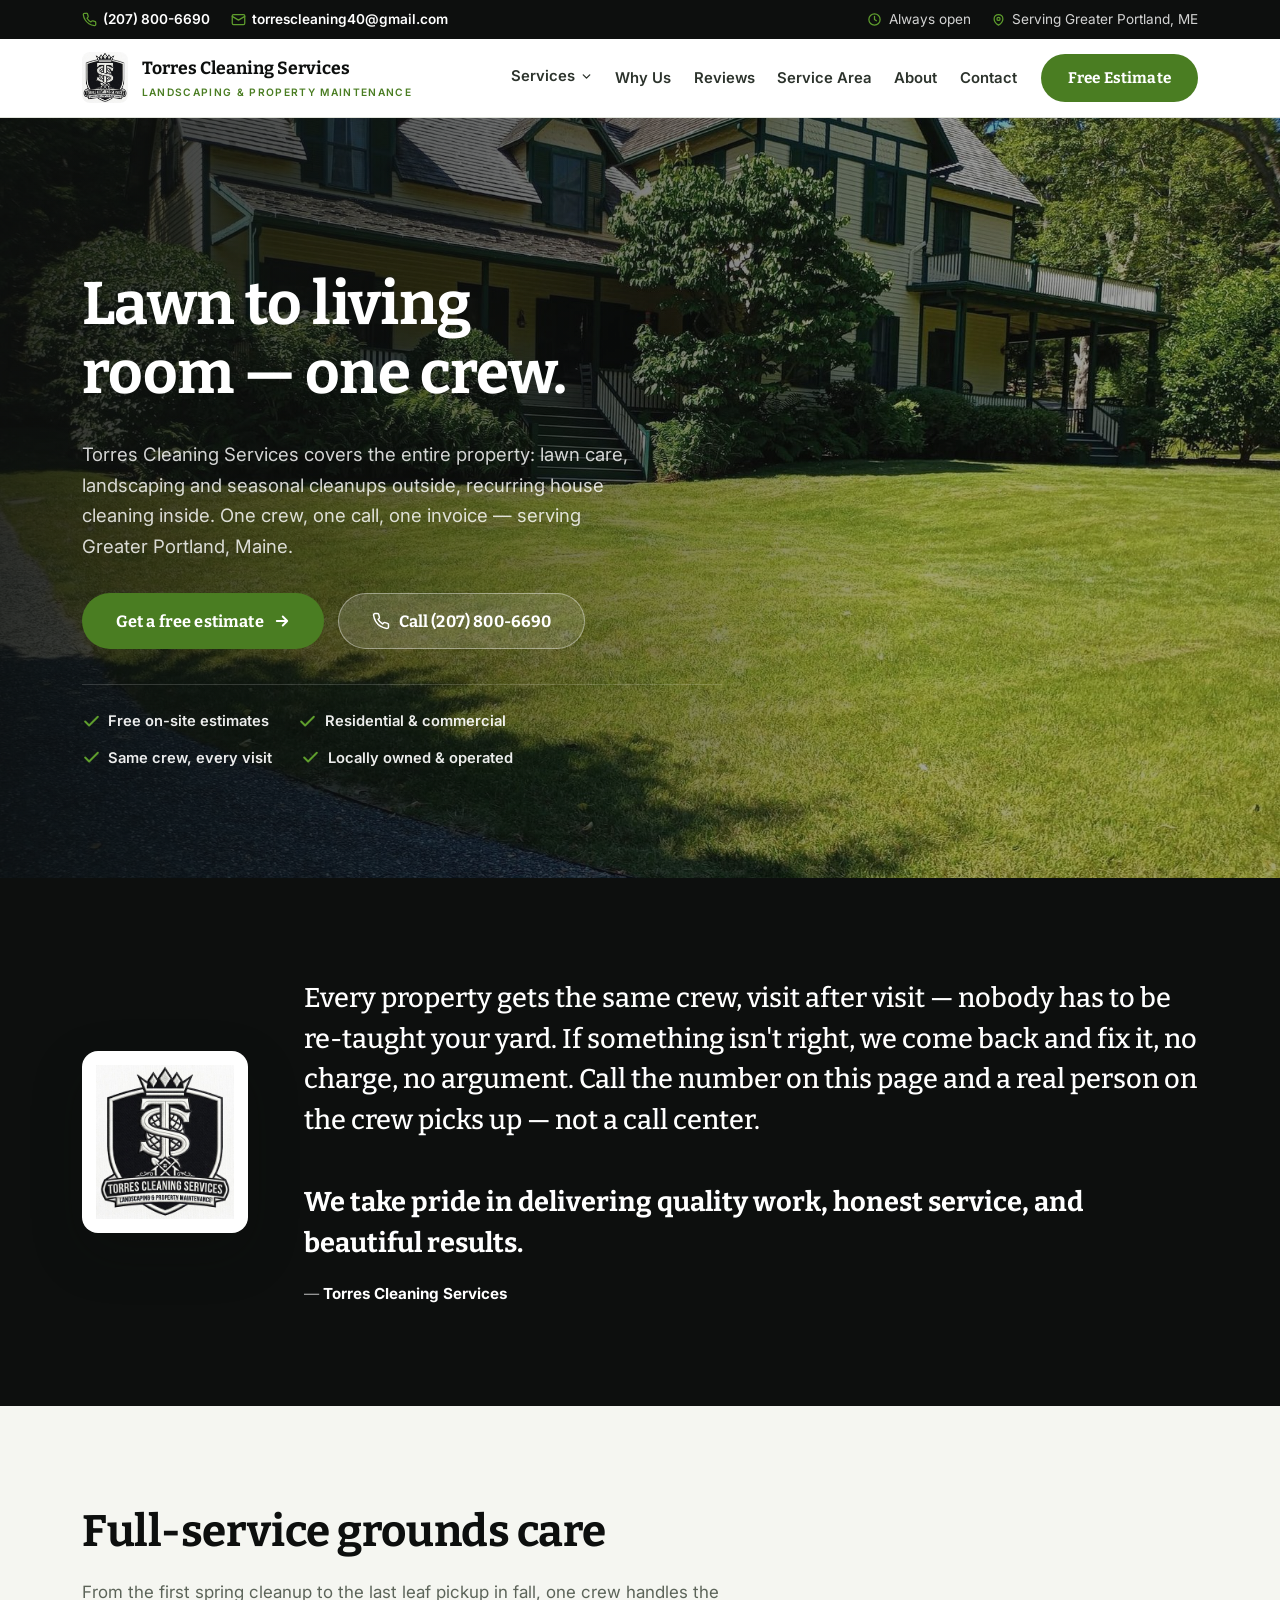
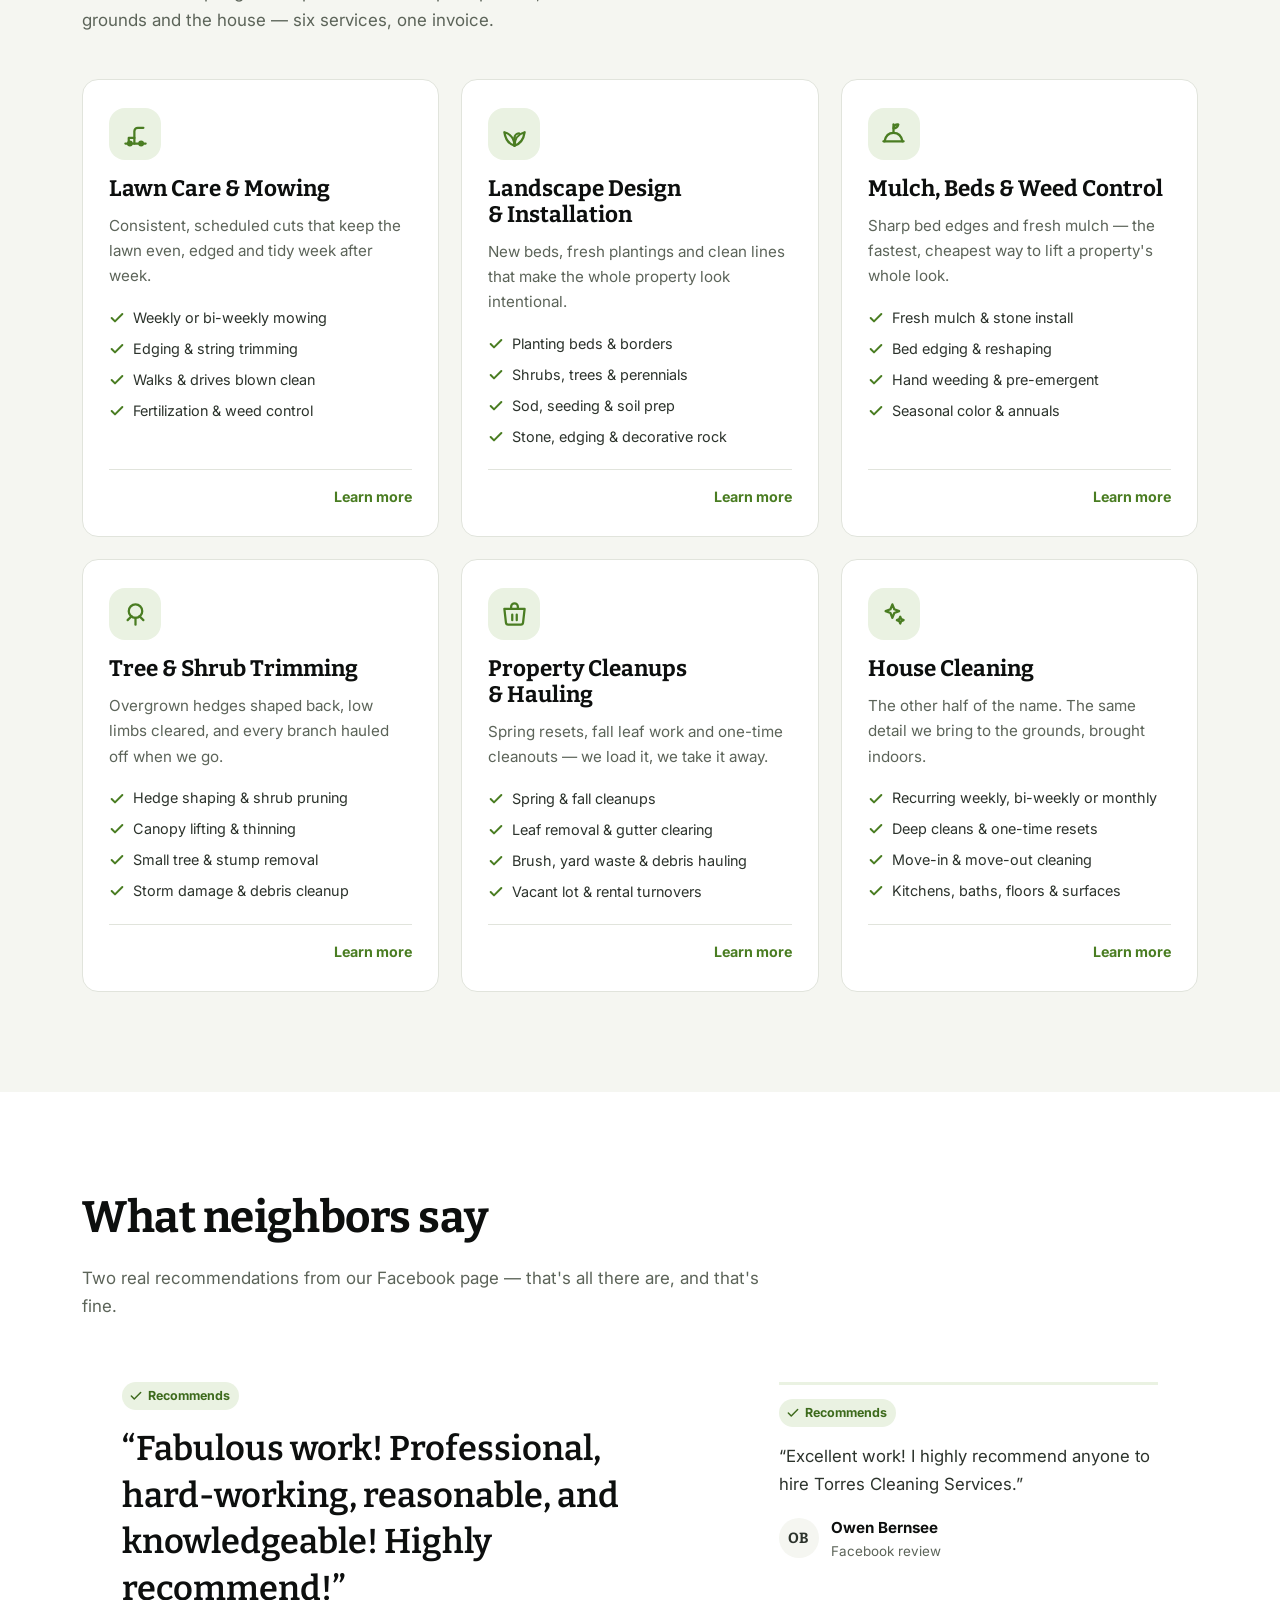
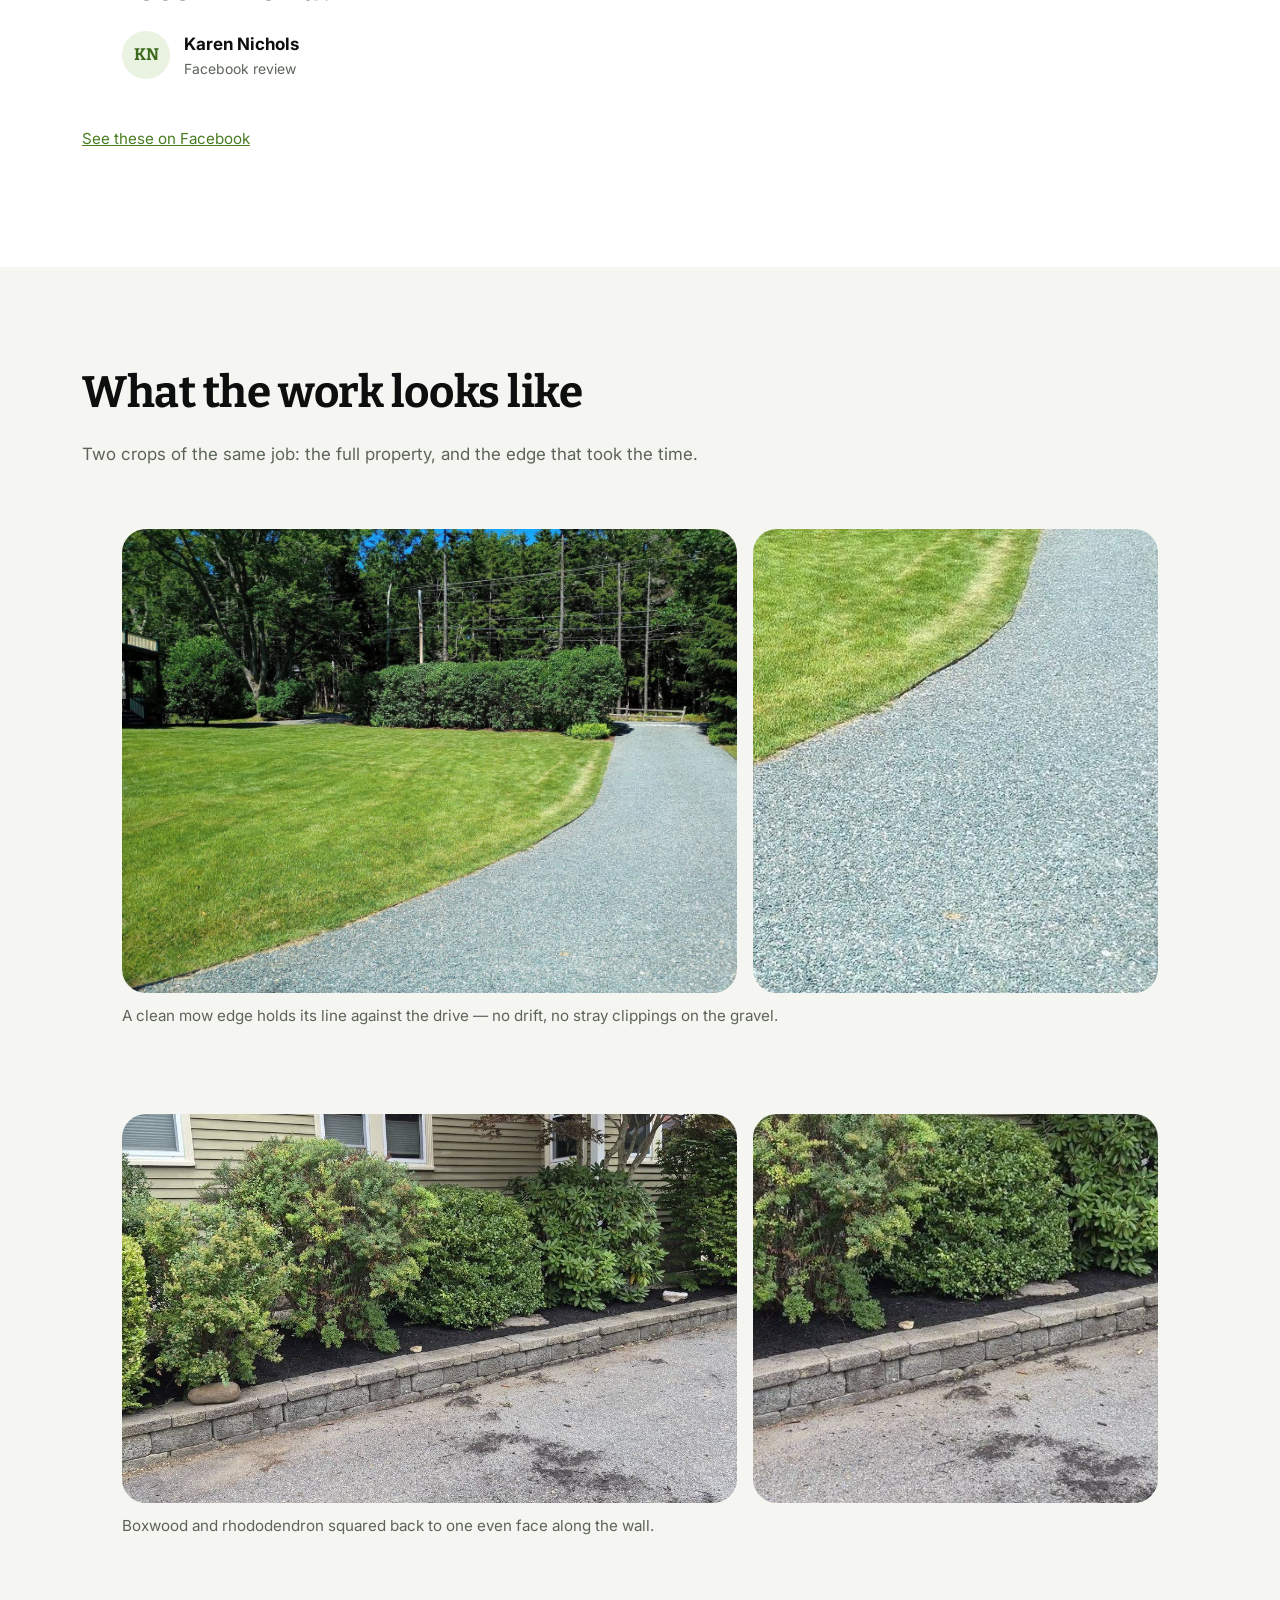
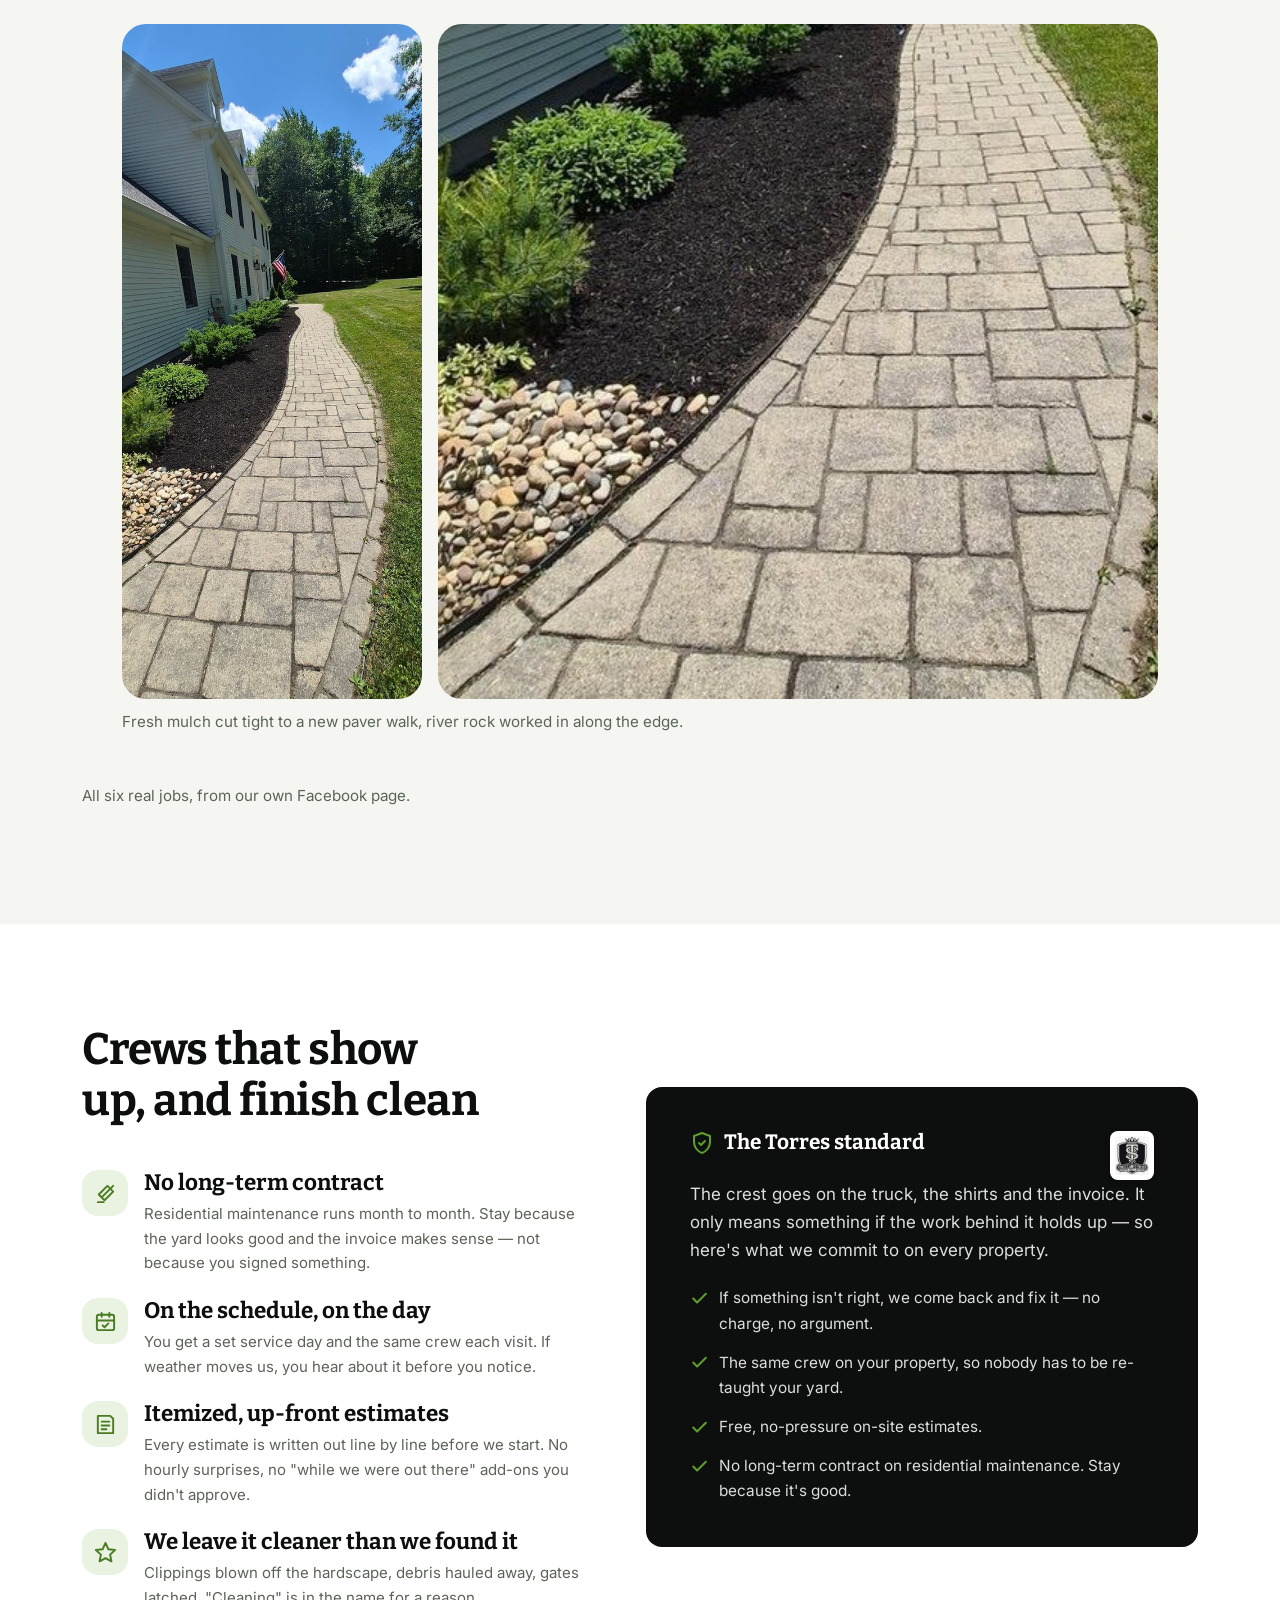
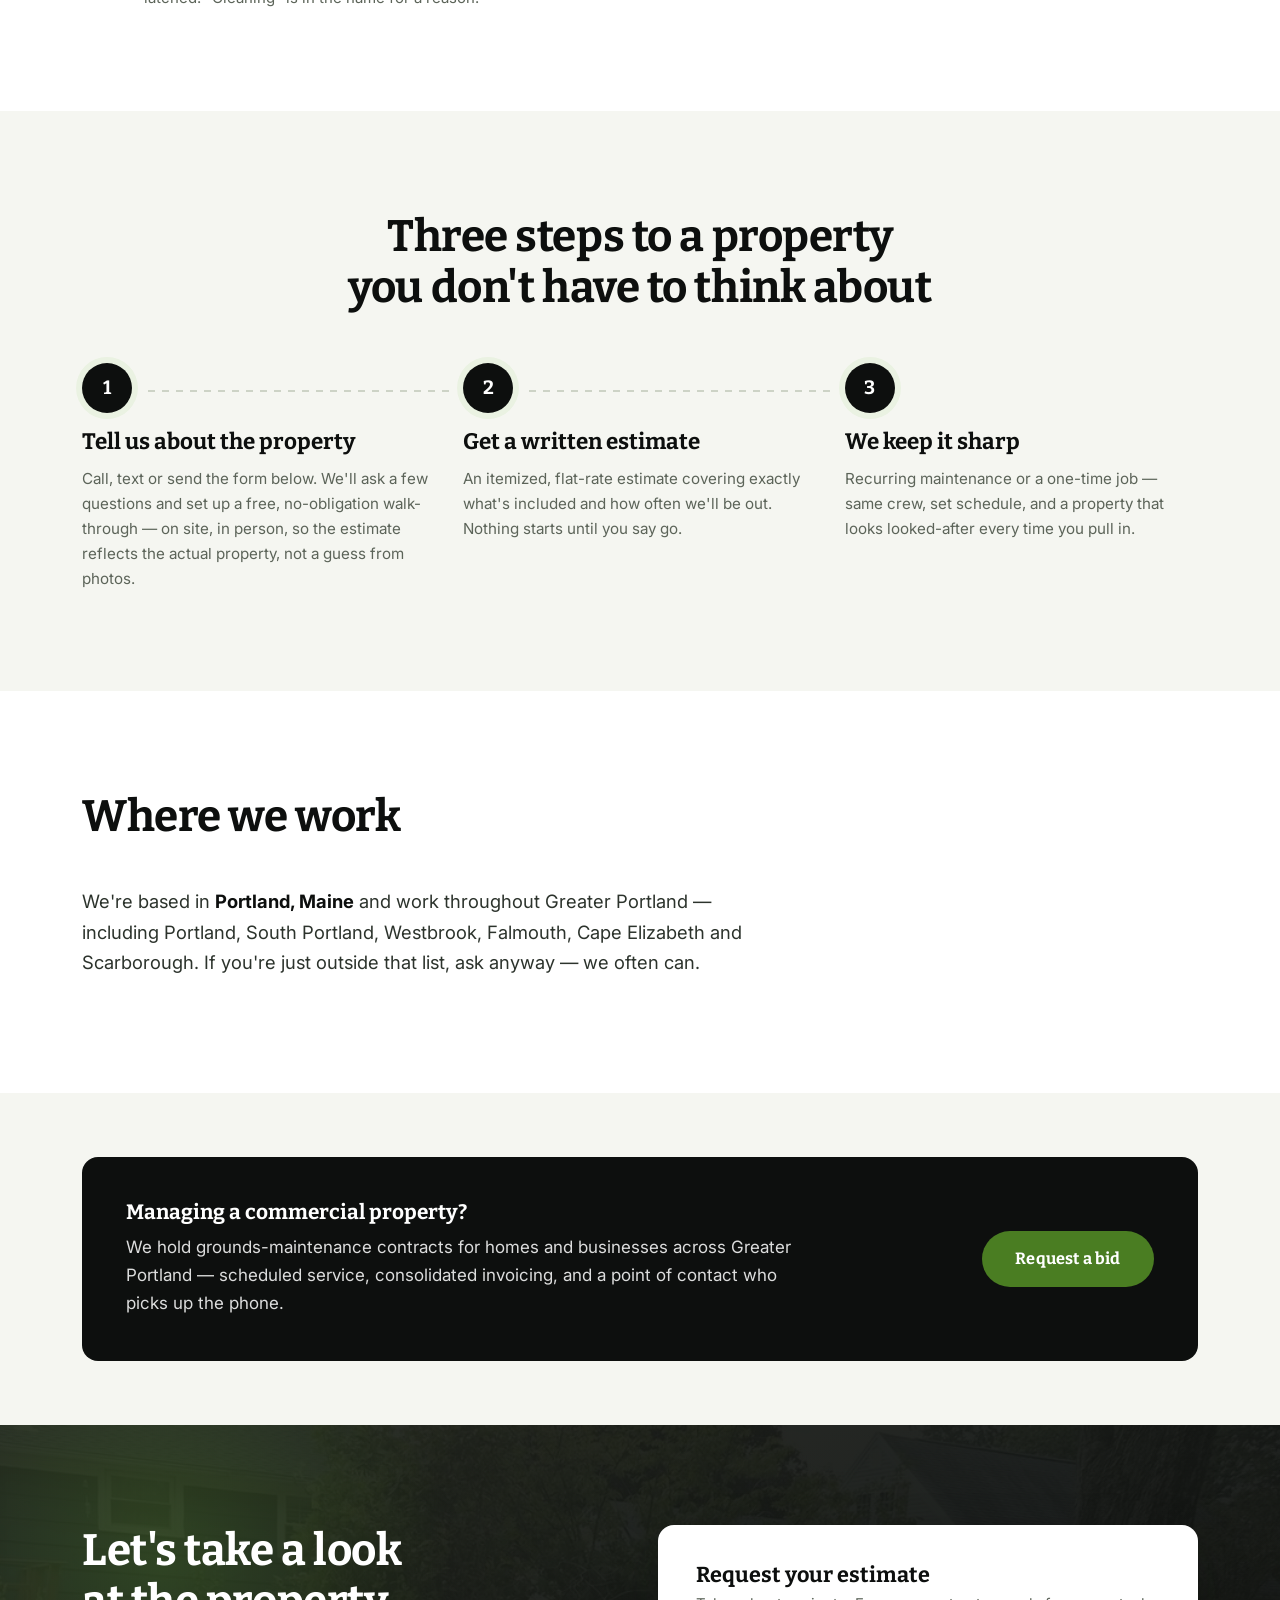
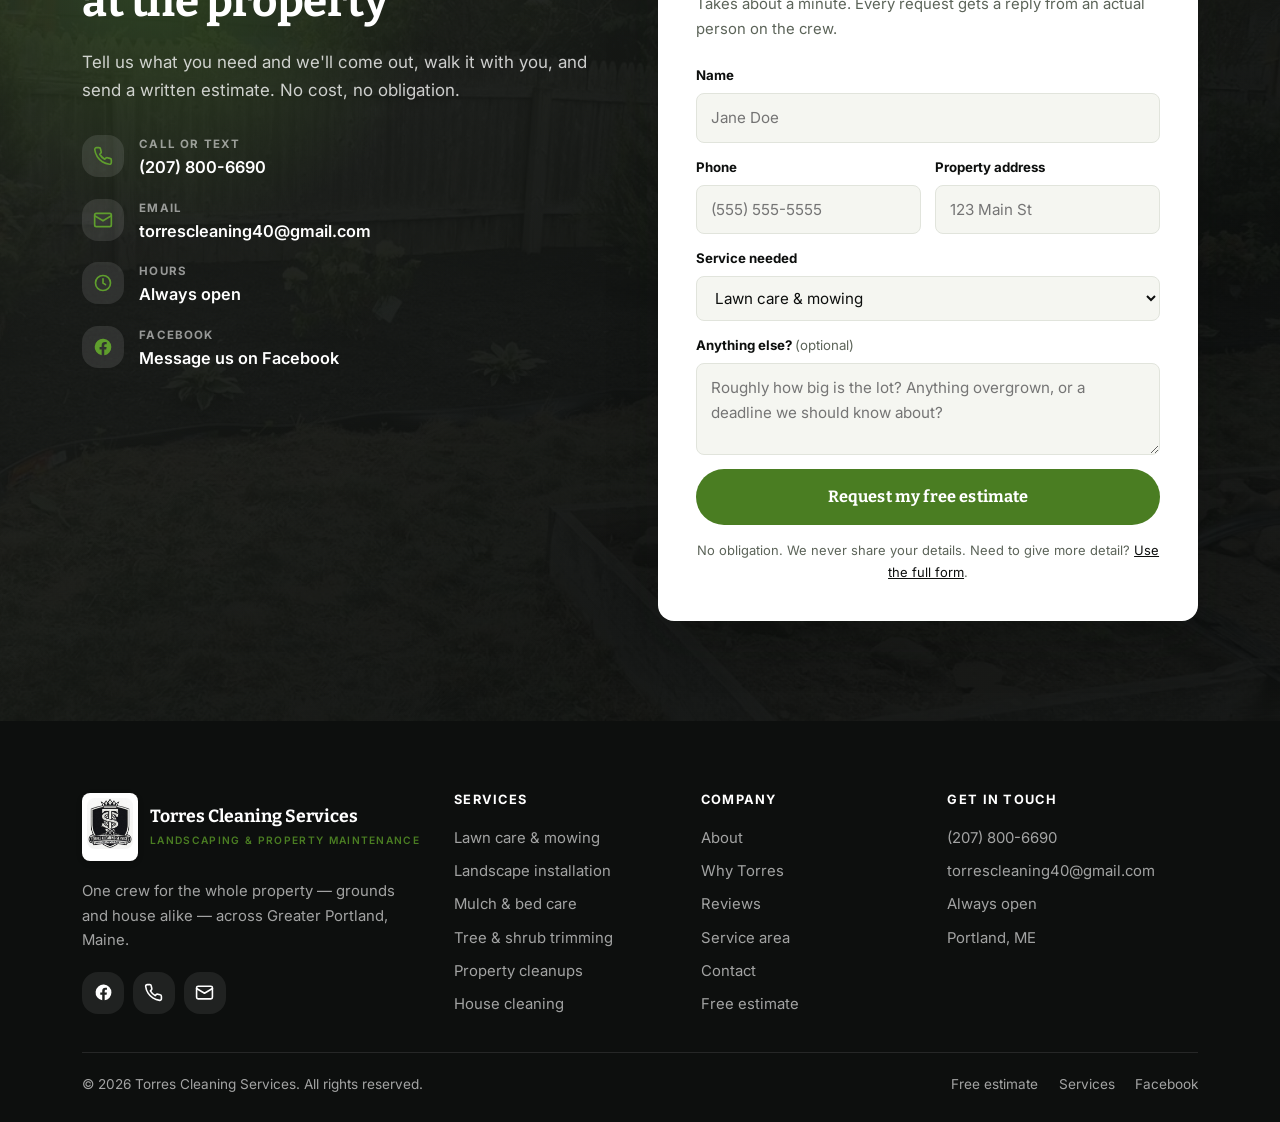
==== commit 2ee524cc: "Rework homepage and site as spec pitch: real design system, honest copy Full pass against the spec-p" ====
--- a/index.html
+++ b/index.html
@@ -4,17 +4,21 @@
 <meta charset="utf-8">
 <meta name="viewport" content="width=device-width, initial-scale=1">
 <title>Torres Cleaning Services — Landscaping &amp; Property Maintenance</title>
-<meta name="description" content="Torres Cleaning Services provides professional lawn care, landscaping, yard cleanups and house cleaning. Reliable, affordable and detail-oriented. Free estimates.">
-<meta name="theme-color" content="#0e1013">
+<meta name="description" content="Torres Cleaning Services provides professional lawn care, landscaping, yard cleanups and house cleaning across Greater Portland, Maine. Free estimates.">
+<meta name="theme-color" content="#0d0f0e">
+<link rel="icon" href="assets/img/favicon.ico" sizes="any">
+<link rel="icon" href="assets/img/favicon-32.png" type="image/png">
+<link rel="apple-touch-icon" href="assets/img/apple-touch-icon.png">
 
 <!-- Open Graph / social preview -->
 <meta property="og:type" content="website">
 <meta property="og:title" content="Torres Cleaning Services — Landscaping &amp; Property Maintenance">
-<meta property="og:description" content="Professional lawn care, landscaping, yard cleanups and house cleaning. Quality work, honest service, beautiful results. Free estimates.">
+<meta property="og:description" content="One crew for the whole property — lawn care, landscaping and seasonal cleanups outside, house cleaning inside. Greater Portland, Maine.">
+<meta property="og:image" content="assets/img/photos/hero-lawn-farmhouse.jpg">
 
 <link rel="preconnect" href="https://fonts.googleapis.com">
 <link rel="preconnect" href="https://fonts.gstatic.com" crossorigin>
-<link rel="stylesheet" href="https://fonts.googleapis.com/css2?family=Inter:wght@400;600;700&family=Oswald:wght@400;500;600&display=swap">
+<link rel="stylesheet" href="https://fonts.googleapis.com/css2?family=Inter:wght@400;600;700&family=Bitter:wght@500;600;700&display=swap">
 <link rel="stylesheet" href="assets/css/styles.css">
 </head>
 <body>
@@ -50,7 +54,7 @@
 <!-- ============================== HEADER =============================== -->
 <header class="site-header">
   <div class="container site-header__inner">
-    <a class="brand" href="#top">
+    <a class="brand" href="index.html">
       <img class="brand__crest" src="assets/img/logo.jpg" alt="Torres Cleaning Services crest" width="46" height="51">
       <span>
         <span class="brand__name">Torres Cleaning Services</span>
@@ -93,23 +97,18 @@
 
 <!-- =============================== HERO ================================ -->
 <section class="hero" id="top">
-  <div class="container hero__grid">
+  <div class="container">
     <div class="hero__copy">
-      <p class="hero__badge">
-        <svg viewBox="0 0 24 24" fill="none" stroke="currentColor" stroke-width="2" stroke-linecap="round" stroke-linejoin="round" aria-hidden="true" style="width:16px;height:16px;color:var(--green)"><path d="m20 6-11 11-5-5"/></svg>
-        Reliable, affordable &amp; detail-oriented
+      <h1 class="hero__title">Lawn to living room — one crew.</h1>
+
+      <p class="hero__lede">
+        Torres Cleaning Services covers the entire property: lawn care, landscaping
+        and seasonal cleanups outside, recurring house cleaning inside. One crew,
+        one call, one invoice — serving Greater Portland, Maine.
       </p>
 
-      <h1 class="hero__title">We keep your property <span class="accent">sharp</span> all season long</h1>
-
-      <p class="hero__lede">
-        Professional lawn care, landscaping, yard cleanups and house cleaning for
-        homes and businesses across Greater Portland, Maine.
-        Quality work, honest service, and free estimates.
-      </p>
-
       <div class="hero__cta">
-        <a class="btn btn--primary btn--lg" href="estimate.html">
+        <a class="btn btn--primary btn--lg" href="#get-estimate">
           Get a free estimate
           <svg viewBox="0 0 24 24" fill="none" stroke="currentColor" stroke-width="2.5" stroke-linecap="round" stroke-linejoin="round" aria-hidden="true"><path d="M5 12h14m-6-6 6 6-6 6"/></svg>
         </a>
@@ -120,63 +119,32 @@
       </div>
 
       <ul class="hero__points">
-        <li><svg viewBox="0 0 24 24" fill="none" stroke="currentColor" stroke-width="2.5" stroke-linecap="round" stroke-linejoin="round" aria-hidden="true"><path d="m20 6-11 11-5-5"/></svg><span class="ph">Licensed &amp; insured</span></li>
         <li><svg viewBox="0 0 24 24" fill="none" stroke="currentColor" stroke-width="2.5" stroke-linecap="round" stroke-linejoin="round" aria-hidden="true"><path d="m20 6-11 11-5-5"/></svg>Free on-site estimates</li>
         <li><svg viewBox="0 0 24 24" fill="none" stroke="currentColor" stroke-width="2.5" stroke-linecap="round" stroke-linejoin="round" aria-hidden="true"><path d="m20 6-11 11-5-5"/></svg>Residential &amp; commercial</li>
+        <li><svg viewBox="0 0 24 24" fill="none" stroke="currentColor" stroke-width="2.5" stroke-linecap="round" stroke-linejoin="round" aria-hidden="true"><path d="m20 6-11 11-5-5"/></svg>Same crew, every visit</li>
         <li><svg viewBox="0 0 24 24" fill="none" stroke="currentColor" stroke-width="2.5" stroke-linecap="round" stroke-linejoin="round" aria-hidden="true"><path d="m20 6-11 11-5-5"/></svg>Locally owned &amp; operated</li>
       </ul>
     </div>
-
-    <div class="hero__visual">
-      <div class="hero-float hero-float--tl">
-        <svg viewBox="0 0 24 24" fill="none" stroke="currentColor" stroke-width="2" stroke-linecap="round" stroke-linejoin="round" aria-hidden="true"><path d="M12 2 4 5v6c0 5 3.4 9.4 8 11 4.6-1.6 8-6 8-11V5z"/><path d="m9 12 2 2 4-4"/></svg>
-        <span class="ph">Licensed &amp; insured</span>
-      </div>
-
-      <div class="hero-card">
-        <div class="hero-card__top">
-          <img class="brand__crest" src="assets/img/logo.jpg" alt="Torres Cleaning Services crest" width="46" height="51">
-          <span>
-            <span class="hero-card__title">Free estimate</span>
-            <span class="hero-card__sub">No obligation &middot; <span class="ph">Same-week walk-through</span></span>
-          </span>
-        </div>
-
-        <div class="hero-card__rows">
-          <div class="hero-card__row">
-            <svg viewBox="0 0 24 24" fill="none" stroke="currentColor" stroke-width="2" stroke-linecap="round" stroke-linejoin="round" aria-hidden="true"><path d="M3 20h18"/><path d="M6 20v-5h5v5"/><path d="M11 15V9a3 3 0 0 1 3-3h5"/><circle cx="7" cy="20" r="1.6"/><circle cx="17" cy="20" r="1.6"/></svg>
-            <span>Mow, edge &amp; blow</span>
-            <svg class="hero-card__check" viewBox="0 0 24 24" fill="none" stroke="currentColor" stroke-width="3" stroke-linecap="round" stroke-linejoin="round" aria-hidden="true"><path d="m20 6-11 11-5-5"/></svg>
-          </div>
-          <div class="hero-card__row">
-            <svg viewBox="0 0 24 24" fill="none" stroke="currentColor" stroke-width="2" stroke-linecap="round" stroke-linejoin="round" aria-hidden="true"><path d="M12 21c0-5 3-9 8-11-1 6-4 9-8 11z"/><path d="M12 21c0-5-3-9-8-11 1 6 4 9 8 11z"/><path d="M12 21v-6"/></svg>
-            <span>Hedge &amp; shrub trimming</span>
-            <svg class="hero-card__check" viewBox="0 0 24 24" fill="none" stroke="currentColor" stroke-width="3" stroke-linecap="round" stroke-linejoin="round" aria-hidden="true"><path d="m20 6-11 11-5-5"/></svg>
-          </div>
-          <div class="hero-card__row">
-            <svg viewBox="0 0 24 24" fill="none" stroke="currentColor" stroke-width="2" stroke-linecap="round" stroke-linejoin="round" aria-hidden="true"><path d="M3 17h18"/><path d="M5 17c1-4 3-6 7-6s6 2 7 6"/><path d="M12 11V4"/><path d="M12 7c2 0 3.5-1.2 4-3-2.2-.3-3.6.7-4 3z"/></svg>
-            <span>Bed weeding &amp; mulch</span>
-            <svg class="hero-card__check" viewBox="0 0 24 24" fill="none" stroke="currentColor" stroke-width="3" stroke-linecap="round" stroke-linejoin="round" aria-hidden="true"><path d="m20 6-11 11-5-5"/></svg>
-          </div>
-        </div>
-      </div>
-
-      <div class="hero-float hero-float--br">
-        <svg viewBox="0 0 24 24" fill="none" stroke="currentColor" stroke-width="2" stroke-linecap="round" stroke-linejoin="round" aria-hidden="true"><circle cx="12" cy="12" r="9"/><path d="M12 7v5l3 2"/></svg>
-        <span class="ph">Same-week start</span>
-      </div>
-    </div>
-  </div>
-</section>
-
-<!-- =============================== STATS =============================== -->
-<section class="section" style="padding-block: clamp(34px,4.5vw,52px)">
-  <div class="container">
-    <div class="stats">
-      <div class="stat"><div class="stat__num">5★</div><div class="stat__label">Facebook rating</div></div>
-      <div class="stat"><div class="stat__num">24/7</div><div class="stat__label">Always open</div></div>
-      <div class="stat"><div class="stat__num">Local</div><div class="stat__label">Serving Greater Portland, ME</div></div>
-    </div>
+  </div>
+</section>
+
+<!-- =========================== CREDIBILITY ============================= -->
+<section class="section credibility">
+  <div class="container credibility__grid">
+    <div class="credibility__crest-mount">
+      <img class="credibility__crest" src="assets/img/logo.jpg" alt="Torres Cleaning Services crest">
+    </div>
+    <figure style="margin:0">
+      <blockquote>
+        <span class="ph">Every property gets the same crew, visit after visit — nobody has to be
+        re-taught your yard. If something isn't right, we come back and fix it, no charge,
+        no argument. Call the number on this page and a real person on the crew picks up —
+        not a call center.</span>
+        <br><br>
+        <strong>We take pride in delivering quality work, honest service, and beautiful results.</strong>
+      </blockquote>
+      <figcaption>— <span>Torres Cleaning Services</span></figcaption>
+    </figure>
   </div>
 </section>
 
@@ -184,10 +152,9 @@
 <section class="section section--stone" id="services">
   <div class="container">
     <div class="section-head">
-      <span class="eyebrow">What we do</span>
-      <hr class="rule">
       <h2>Full-service grounds care</h2>
-      <p>Grounds and interiors both. From a weekly mow to a full yard cleanup to a house that needs resetting — one crew, one invoice.</p>
+      <p>From the first spring cleanup to the last leaf pickup in fall, one crew handles
+      the grounds and the house — six services, one invoice.</p>
     </div>
 
     <div class="cards">
@@ -205,8 +172,7 @@
           <li><svg viewBox="0 0 24 24" fill="none" stroke="currentColor" stroke-width="3" stroke-linecap="round" stroke-linejoin="round" aria-hidden="true"><path d="m20 6-11 11-5-5"/></svg>Fertilization &amp; weed control</li>
         </ul>
         <div class="card__foot">
-          
-          <a class="card__link" href="services/lawn-care-mowing.html">Learn more →</a>
+          <a class="card__link" href="services/lawn-care-mowing.html">Learn more</a>
         </div>
       </article>
 
@@ -223,8 +189,7 @@
           <li><svg viewBox="0 0 24 24" fill="none" stroke="currentColor" stroke-width="3" stroke-linecap="round" stroke-linejoin="round" aria-hidden="true"><path d="m20 6-11 11-5-5"/></svg>Stone, edging &amp; decorative rock</li>
         </ul>
         <div class="card__foot">
-          
-          <a class="card__link" href="services/landscape-design-installation.html">Learn more →</a>
+          <a class="card__link" href="services/landscape-design-installation.html">Learn more</a>
         </div>
       </article>
 
@@ -241,8 +206,7 @@
           <li><svg viewBox="0 0 24 24" fill="none" stroke="currentColor" stroke-width="3" stroke-linecap="round" stroke-linejoin="round" aria-hidden="true"><path d="m20 6-11 11-5-5"/></svg>Seasonal color &amp; annuals</li>
         </ul>
         <div class="card__foot">
-          
-          <a class="card__link" href="services/mulch-beds-weed-control.html">Learn more →</a>
+          <a class="card__link" href="services/mulch-beds-weed-control.html">Learn more</a>
         </div>
       </article>
 
@@ -259,8 +223,7 @@
           <li><svg viewBox="0 0 24 24" fill="none" stroke="currentColor" stroke-width="3" stroke-linecap="round" stroke-linejoin="round" aria-hidden="true"><path d="m20 6-11 11-5-5"/></svg>Storm damage &amp; debris cleanup</li>
         </ul>
         <div class="card__foot">
-          
-          <a class="card__link" href="services/tree-shrub-trimming.html">Learn more →</a>
+          <a class="card__link" href="services/tree-shrub-trimming.html">Learn more</a>
         </div>
       </article>
 
@@ -277,12 +240,11 @@
           <li><svg viewBox="0 0 24 24" fill="none" stroke="currentColor" stroke-width="3" stroke-linecap="round" stroke-linejoin="round" aria-hidden="true"><path d="m20 6-11 11-5-5"/></svg>Vacant lot &amp; rental turnovers</li>
         </ul>
         <div class="card__foot">
-          
-          <a class="card__link" href="services/property-cleanups-hauling.html">Learn more →</a>
+          <a class="card__link" href="services/property-cleanups-hauling.html">Learn more</a>
         </div>
       </article>
 
-      <article class="card">
+      <article class="card" id="house-cleaning">
         <div class="card__icon">
           <svg viewBox="0 0 24 24" fill="none" stroke="currentColor" stroke-width="2" stroke-linecap="round" stroke-linejoin="round" aria-hidden="true"><path d="M11 3l1.7 4.3L17 9l-4.3 1.7L11 15l-1.7-4.3L5 9l4.3-1.7z"/><path d="M18 14l.9 2.1L21 17l-2.1.9L18 20l-.9-2.1L15 17l2.1-.9z"/></svg>
         </div>
@@ -295,12 +257,54 @@
           <li><svg viewBox="0 0 24 24" fill="none" stroke="currentColor" stroke-width="3" stroke-linecap="round" stroke-linejoin="round" aria-hidden="true"><path d="m20 6-11 11-5-5"/></svg>Kitchens, baths, floors &amp; surfaces</li>
         </ul>
         <div class="card__foot">
-          
-          <a class="card__link" href="services/index.html#house-cleaning">Learn more →</a>
+          <a class="card__link" href="services/house-cleaning.html">Learn more</a>
         </div>
       </article>
 
     </div>
+  </div>
+</section>
+
+<!-- ============================== REVIEWS ============================== -->
+<section class="section" id="reviews">
+  <div class="container">
+    <div class="section-head">
+      <h2>What neighbors say</h2>
+      <p>Two real recommendations from our Facebook page — that's all there are, and that's fine.</p>
+    </div>
+
+    <div class="testimonial">
+      <figure class="pull-quote">
+        <span class="recommends-badge">
+          <svg viewBox="0 0 24 24" fill="none" stroke="currentColor" stroke-width="2.5" stroke-linecap="round" stroke-linejoin="round" aria-hidden="true"><path d="m20 6-11 11-5-5"/></svg>
+          Recommends
+        </span>
+        <blockquote>&ldquo;Fabulous work! Professional, hard-working, reasonable, and knowledgeable! Highly recommend!&rdquo;</blockquote>
+        <figcaption>
+          <span class="pull-quote__avatar" aria-hidden="true">KN</span>
+          <span>
+            <span class="pull-quote__who">Karen Nichols</span>
+            <span class="pull-quote__where">Facebook review</span>
+          </span>
+        </figcaption>
+      </figure>
+
+      <figure class="support-quote">
+        <span class="recommends-badge">
+          <svg viewBox="0 0 24 24" fill="none" stroke="currentColor" stroke-width="2.5" stroke-linecap="round" stroke-linejoin="round" aria-hidden="true"><path d="m20 6-11 11-5-5"/></svg>
+          Recommends
+        </span>
+        <blockquote>&ldquo;Excellent work! I highly recommend anyone to hire Torres Cleaning Services.&rdquo;</blockquote>
+        <figcaption>
+          <span class="support-quote__avatar" aria-hidden="true">OB</span>
+          <span>
+            <span class="support-quote__who">Owen Bernsee</span>
+            <span class="support-quote__where">Facebook review</span>
+          </span>
+        </figcaption>
+      </figure>
+    </div>
+    <p class="testimonial-foot"><a href="https://www.facebook.com/profile.php?id=61591036726888" target="_blank" rel="noopener">See these on Facebook</a></p>
   </div>
 </section>
 
@@ -308,29 +312,42 @@
 <section class="section section--stone">
   <div class="container">
     <div class="section-head">
-      <span class="eyebrow">On the job</span>
-      <hr class="rule">
-      <h2>What "sharp" looks like</h2>
-      <p>Real jobs, from our own Facebook page.</p>
-    </div>
-    <div class="gallery">
-      <figure class="gallery__tile">
-        <img src="assets/img/photos/lawn-hedge-driveway.jpg" alt="Freshly mown lawn with a crisp edge along a gravel driveway" loading="lazy" width="1400" height="1054">
-        <figcaption>Mow, edge &amp; blow</figcaption>
+      <h2>What the work looks like</h2>
+      <p>Two crops of the same job: the full property, and the edge that took the time.</p>
+    </div>
+
+    <div class="jobs">
+      <figure class="job" style="--wide-ratio: 1400/1054; --detail-ratio: 580/534">
+        <div class="job__wide">
+          <img src="assets/img/photos/lawn-hedge-driveway.jpg" alt="Wide shot of a freshly mown lawn curving against a gravel driveway" loading="lazy">
+        </div>
+        <div class="job__detail">
+          <img src="assets/img/photos/details/lawn-hedge-driveway-detail.jpg" alt="Close crop of the crisp mow edge holding its line against the gravel" loading="lazy">
+        </div>
+        <figcaption class="job__caption">A clean mow edge holds its line against the drive — no drift, no stray clippings on the gravel.</figcaption>
       </figure>
-      <figure class="gallery__tile">
-        <img src="assets/img/photos/hedge-trimming-wall.jpg" alt="Row of densely trimmed hedges and shrubs along a stone wall" loading="lazy" width="1400" height="647">
-        <figcaption>Hedge &amp; shrub trimming</figcaption>
+
+      <figure class="job" style="--wide-ratio: 1400/647; --detail-ratio: 520/500">
+        <div class="job__wide">
+          <img src="assets/img/photos/hedge-trimming-wall.jpg" alt="Wide shot of a trimmed hedge row along a stone retaining wall" loading="lazy">
+        </div>
+        <div class="job__detail">
+          <img src="assets/img/photos/details/hedge-trimming-wall-detail.jpg" alt="Close crop of boxwood and rhododendron squared back to an even face" loading="lazy">
+        </div>
+        <figcaption class="job__caption">Boxwood and rhododendron squared back to one even face along the wall.</figcaption>
       </figure>
-      <figure class="gallery__tile">
-        <img src="assets/img/photos/paver-walkway-mulch.jpg" alt="Paver walkway with a fresh mulch bed and clean edge" loading="lazy" width="647" height="1400">
-        <figcaption>Mulch, beds &amp; edging</figcaption>
+
+      <figure class="job job--portrait" style="--wide-ratio: 555/1200">
+        <div class="job__wide">
+          <img src="assets/img/photos/paver-walkway-mulch.jpg" alt="Full-length shot of a paver walkway with a fresh mulch bed alongside it" loading="lazy">
+        </div>
+        <div class="job__detail">
+          <img src="assets/img/photos/details/paver-walkway-mulch-detail.jpg" alt="Close crop of the mulch bed cut tight against the new paver walk" loading="lazy">
+        </div>
+        <figcaption class="job__caption">Fresh mulch cut tight to a new paver walk, river rock worked in along the edge.</figcaption>
       </figure>
-      <figure class="gallery__tile">
-        <img src="assets/img/photos/rock-hosta-bed.jpg" alt="Curved landscape bed with boulders, ornamental grasses and hostas" loading="lazy" width="1400" height="647">
-        <figcaption>Landscape Design &amp; Installation</figcaption>
-      </figure>
-    </div>
+    </div>
+    <p class="gallery-foot">All six real jobs, from our own Facebook page.</p>
   </div>
 </section>
 
@@ -338,17 +355,15 @@
 <section class="section" id="why">
   <div class="container split">
     <div>
-      <div class="section-head section-head--left">
-        <span class="eyebrow">Why Torres</span>
-        <hr class="rule">
+      <div class="section-head">
         <h2>Crews that show up, and finish clean</h2>
       </div>
       <ul class="features">
         <li class="feature">
-          <span class="feature__icon"><svg viewBox="0 0 24 24" fill="none" stroke="currentColor" stroke-width="2" stroke-linecap="round" stroke-linejoin="round" aria-hidden="true"><path d="M12 2 4 5v6c0 5 3.4 9.4 8 11 4.6-1.6 8-6 8-11V5z"/><path d="m9 12 2 2 4-4"/></svg></span>
+          <span class="feature__icon"><svg viewBox="0 0 24 24" fill="none" stroke="currentColor" stroke-width="2" stroke-linecap="round" stroke-linejoin="round" aria-hidden="true"><path d="M20 4 9 15"/><path d="m14 4 6 6-9 9-6-6z"/><path d="M4 21h6"/></svg></span>
           <div>
-            <h3>Licensed and fully insured</h3>
-            <p><span class="ph">Licensed and carrying full liability and workers' comp coverage</span> — proof available before we set foot on your property.</p>
+            <h3>No long-term contract</h3>
+            <p>Residential maintenance runs month to month. Stay because the yard looks good and the invoice makes sense — not because you signed something.</p>
           </div>
         </li>
         <li class="feature">
@@ -361,12 +376,12 @@
         <li class="feature">
           <span class="feature__icon"><svg viewBox="0 0 24 24" fill="none" stroke="currentColor" stroke-width="2" stroke-linecap="round" stroke-linejoin="round" aria-hidden="true"><path d="M4 3h13l3 3v15H4z"/><path d="M8 9h8M8 13h8M8 17h5"/></svg></span>
           <div>
-            <h3>Itemized, up-front pricing</h3>
-            <p>Every estimate is written out line by line. No hourly surprises, no "while we were out there" add-ons you didn't approve.</p>
+            <h3>Itemized, up-front estimates</h3>
+            <p>Every estimate is written out line by line before we start. No hourly surprises, no "while we were out there" add-ons you didn't approve.</p>
           </div>
         </li>
         <li class="feature">
-          <span class="feature__icon"><svg viewBox="0 0 24 24" fill="none" stroke="currentColor" stroke-width="2" stroke-linecap="round" stroke-linejoin="round" aria-hidden="true"><path d="M20 4 9 15"/><path d="m14 4 6 6-9 9-6-6z"/><path d="M4 21h6"/></svg></span>
+          <span class="feature__icon"><svg viewBox="0 0 24 24" fill="none" stroke="currentColor" stroke-width="2" stroke-linecap="round" stroke-linejoin="round" aria-hidden="true"><path d="m12 2 3 6.6 7 .8-5.2 4.8 1.4 7L12 17.8 5.8 21.2l1.4-7L2 9.4l7-.8z"/></svg></span>
           <div>
             <h3>We leave it cleaner than we found it</h3>
             <p>Clippings blown off the hardscape, debris hauled away, gates latched. "Cleaning" is in the name for a reason.</p>
@@ -397,16 +412,16 @@
 <!-- ============================== PROCESS ============================== -->
 <section class="section section--stone" id="process">
   <div class="container">
-    <div class="section-head">
-      <span class="eyebrow">How it works</span>
-      <hr class="rule">
+    <div class="section-head section-head--center">
       <h2>Three steps to a property you don't have to think about</h2>
     </div>
     <div class="steps">
       <div class="step">
         <div class="step__num">1</div>
         <h3>Tell us about the property</h3>
-        <p>Call, text or send the form. We'll ask a few questions and set a time to walk the property with you — <span class="ph">usually within a couple of days</span>.</p>
+        <p>Call, text or send the form below. We'll ask a few questions and set up a free,
+        no-obligation walk-through — on site, in person, so the estimate reflects the
+        actual property, not a guess from photos.</p>
       </div>
       <div class="step">
         <div class="step__num">2</div>
@@ -422,98 +437,108 @@
   </div>
 </section>
 
+<!-- ============================ SERVICE AREA =========================== -->
+<section class="section" id="areas">
+  <div class="container">
+    <div class="section-head">
+      <h2>Where we work</h2>
+    </div>
+    <p class="areas-flow">
+      We're based in <strong>Portland, Maine</strong> and work throughout
+      <span class="ph">Greater Portland — including Portland, South Portland, Westbrook,
+      Falmouth, Cape Elizabeth and Scarborough</span>. If you're just outside that list,
+      ask anyway — we often can.
+    </p>
+  </div>
+</section>
+
 <!-- ============================= COMMERCIAL ============================ -->
-<section class="section" style="padding-block: clamp(40px,5vw,64px)">
+<section class="section section--stone" style="padding-block: clamp(40px,5vw,64px)">
   <div class="container">
     <div class="promise commercial-cta">
       <div>
         <h3 style="margin-bottom:.35em">Managing a commercial property?</h3>
-        <p style="margin:0; max-width:62ch">We hold grounds-maintenance contracts for <span class="ph">HOAs, offices, retail centers, rental portfolios and construction sites</span> — scheduled service, consolidated invoicing, and a point of contact who picks up the phone.</p>
+        <p style="margin:0; max-width:62ch">We hold grounds-maintenance contracts for homes
+        and businesses across Greater Portland — scheduled service, consolidated invoicing,
+        and a point of contact who picks up the phone.</p>
       </div>
       <a class="btn btn--primary btn--lg" href="estimate.html">Request a bid</a>
     </div>
   </div>
 </section>
 
-<!-- ============================== REVIEWS ============================== -->
-<section class="section section--stone" id="reviews">
-  <div class="container">
-    <div class="section-head">
-      <span class="eyebrow">Reviews</span>
-      <hr class="rule">
-      <h2>What neighbors say</h2>
-      <p>Real recommendations from our Facebook page.</p>
-    </div>
-
-    <div class="quotes">
-      <figure class="quote">
-        <span class="quote__badge">
-          <svg viewBox="0 0 24 24" fill="none" stroke="currentColor" stroke-width="2.5" stroke-linecap="round" stroke-linejoin="round" aria-hidden="true"><path d="m20 6-11 11-5-5"/></svg>
-          Recommends
-        </span>
-        <blockquote>&ldquo;Excellent work! I highly recommend anyone to hire Torres Cleaning Services.&rdquo;</blockquote>
-        <figcaption>
-          <span class="quote__avatar" aria-hidden="true">OB</span>
-          <span>
-            <span class="quote__who">Owen Bernsee</span>
-            <span class="quote__where">Facebook review</span>
-          </span>
-        </figcaption>
-      </figure>
-
-      <figure class="quote">
-        <span class="quote__badge">
-          <svg viewBox="0 0 24 24" fill="none" stroke="currentColor" stroke-width="2.5" stroke-linecap="round" stroke-linejoin="round" aria-hidden="true"><path d="m20 6-11 11-5-5"/></svg>
-          Recommends
-        </span>
-        <blockquote>&ldquo;Fabulous work! Professional, hard-working, reasonable, and knowledgeable! Highly recommend!&rdquo;</blockquote>
-        <figcaption>
-          <span class="quote__avatar" aria-hidden="true">KN</span>
-          <span>
-            <span class="quote__who">Karen Nichols</span>
-            <span class="quote__where">Facebook review</span>
-          </span>
-        </figcaption>
-      </figure>
-    </div>
-    <p class="areas-note"><a href="https://www.facebook.com/profile.php?id=61591036726888" target="_blank" rel="noopener">See all reviews on Facebook →</a></p>
-  </div>
-</section>
-
-<!-- ============================ SERVICE AREA =========================== -->
-<section class="section" id="areas">
-  <div class="container">
-    <div class="section-head">
-      <span class="eyebrow">Service area</span>
-      <hr class="rule">
-      <h2>Where we work</h2>
-      <p>Locally owned and based in Portland, Maine, serving the greater Portland area. If you're just outside the list, ask anyway — we often can.</p>
-    </div>
-    <ul class="areas">
-      <li><svg viewBox="0 0 24 24" fill="none" stroke="currentColor" stroke-width="2" stroke-linecap="round" stroke-linejoin="round" aria-hidden="true"><path d="M12 21s-7-4.5-7-10a7 7 0 0 1 14 0c0 5.5-7 10-7 10z"/><circle cx="12" cy="11" r="2.5"/></svg><span>Portland</span></li>
-      <li><svg viewBox="0 0 24 24" fill="none" stroke="currentColor" stroke-width="2" stroke-linecap="round" stroke-linejoin="round" aria-hidden="true"><path d="M12 21s-7-4.5-7-10a7 7 0 0 1 14 0c0 5.5-7 10-7 10z"/><circle cx="12" cy="11" r="2.5"/></svg><span>South Portland</span></li>
-      <li><svg viewBox="0 0 24 24" fill="none" stroke="currentColor" stroke-width="2" stroke-linecap="round" stroke-linejoin="round" aria-hidden="true"><path d="M12 21s-7-4.5-7-10a7 7 0 0 1 14 0c0 5.5-7 10-7 10z"/><circle cx="12" cy="11" r="2.5"/></svg><span>Westbrook</span></li>
-      <li><svg viewBox="0 0 24 24" fill="none" stroke="currentColor" stroke-width="2" stroke-linecap="round" stroke-linejoin="round" aria-hidden="true"><path d="M12 21s-7-4.5-7-10a7 7 0 0 1 14 0c0 5.5-7 10-7 10z"/><circle cx="12" cy="11" r="2.5"/></svg><span>Falmouth</span></li>
-      <li><svg viewBox="0 0 24 24" fill="none" stroke="currentColor" stroke-width="2" stroke-linecap="round" stroke-linejoin="round" aria-hidden="true"><path d="M12 21s-7-4.5-7-10a7 7 0 0 1 14 0c0 5.5-7 10-7 10z"/><circle cx="12" cy="11" r="2.5"/></svg><span>Cape Elizabeth</span></li>
-      <li><svg viewBox="0 0 24 24" fill="none" stroke="currentColor" stroke-width="2" stroke-linecap="round" stroke-linejoin="round" aria-hidden="true"><path d="M12 21s-7-4.5-7-10a7 7 0 0 1 14 0c0 5.5-7 10-7 10z"/><circle cx="12" cy="11" r="2.5"/></svg><span>Scarborough</span></li>
-    </ul>
-    <p class="areas-note">Not on the list? <a href="estimate.html">Send us the address</a> and we'll tell you straight away.</p>
-  </div>
-</section>
-
-<!-- ============================== ESTIMATE CTA ========================== -->
-<section class="section quote-section cta-band" id="estimate">
-  <div class="container">
-    <div class="section-head">
-      <span class="eyebrow" style="color:#8dc95c">Free estimate</span>
-      <hr class="rule">
-      <h2>Let's take a look at the property</h2>
-      <p>Tell us what you need and we'll come out, walk it with you, and send a written estimate. No cost, no obligation.</p>
-    </div>
-    <a class="btn btn--primary btn--lg" href="estimate.html">
-      Get your free estimate
-      <svg viewBox="0 0 24 24" fill="none" stroke="currentColor" stroke-width="2.5" stroke-linecap="round" stroke-linejoin="round" aria-hidden="true"><path d="M5 12h14m-6-6 6 6-6 6"/></svg>
-    </a>
+<!-- ============================== ESTIMATE ============================= -->
+<section class="section quote-section" id="get-estimate">
+  <div class="container quote-grid">
+    <div>
+      <div class="section-head" style="margin-bottom:0">
+        <h2>Let's take a look at the property</h2>
+        <p>Tell us what you need and we'll come out, walk it with you, and send a written
+        estimate. No cost, no obligation.</p>
+      </div>
+
+      <dl class="contact-list">
+        <div>
+          <span class="ico"><svg viewBox="0 0 24 24" fill="none" stroke="currentColor" stroke-width="2" stroke-linecap="round" stroke-linejoin="round" aria-hidden="true"><path d="M22 16.92v3a2 2 0 0 1-2.18 2 19.79 19.79 0 0 1-8.63-3.07 19.5 19.5 0 0 1-6-6 19.79 19.79 0 0 1-3.07-8.67A2 2 0 0 1 4.11 2h3a2 2 0 0 1 2 1.72c.13.96.36 1.9.7 2.81a2 2 0 0 1-.45 2.11L8.09 9.91a16 16 0 0 0 6 6l1.27-1.27a2 2 0 0 1 2.11-.45c.9.34 1.85.57 2.81.7A2 2 0 0 1 22 16.92z"/></svg></span>
+          <div><dt>Call or text</dt><dd><a href="tel:+12078006690">(207) 800-6690</a></dd></div>
+        </div>
+        <div>
+          <span class="ico"><svg viewBox="0 0 24 24" fill="none" stroke="currentColor" stroke-width="2" stroke-linecap="round" stroke-linejoin="round" aria-hidden="true"><rect x="2" y="4" width="20" height="16" rx="2"/><path d="m2 7 10 6 10-6"/></svg></span>
+          <div><dt>Email</dt><dd><a href="mailto:torrescleaning40@gmail.com">torrescleaning40@gmail.com</a></dd></div>
+        </div>
+        <div>
+          <span class="ico"><svg viewBox="0 0 24 24" fill="none" stroke="currentColor" stroke-width="2" stroke-linecap="round" stroke-linejoin="round" aria-hidden="true"><circle cx="12" cy="12" r="9"/><path d="M12 7v5l3 2"/></svg></span>
+          <div><dt>Hours</dt><dd>Always open</dd></div>
+        </div>
+        <div>
+          <span class="ico"><svg viewBox="0 0 24 24" fill="currentColor" aria-hidden="true"><path d="M22 12a10 10 0 1 0-11.6 9.9v-7H7.9V12h2.5V9.8c0-2.5 1.5-3.9 3.8-3.9 1.1 0 2.2.2 2.2.2v2.5h-1.3c-1.2 0-1.6.8-1.6 1.6V12h2.8l-.4 2.9h-2.4v7A10 10 0 0 0 22 12z"/></svg></span>
+          <div><dt>Facebook</dt><dd><a href="https://www.facebook.com/profile.php?id=61591036726888" target="_blank" rel="noopener">Message us on Facebook</a></dd></div>
+        </div>
+      </dl>
+    </div>
+
+    <div class="form-card">
+      <h3>Request your estimate</h3>
+      <p>Takes about a minute. Every request gets a reply from an actual person on the crew.</p>
+
+      <form id="estimate-form" novalidate>
+        <div class="field-grid">
+          <div class="field field--full">
+            <label for="f-name">Name</label>
+            <input id="f-name" name="name" type="text" autocomplete="name" placeholder="Jane Doe" required>
+          </div>
+          <div class="field">
+            <label for="f-phone">Phone</label>
+            <input id="f-phone" name="phone" type="tel" autocomplete="tel" placeholder="(555) 555-5555" required>
+          </div>
+          <div class="field">
+            <label for="f-address">Property address</label>
+            <input id="f-address" name="address" type="text" autocomplete="street-address" placeholder="123 Main St">
+          </div>
+          <div class="field field--full">
+            <label for="f-service">Service needed</label>
+            <select id="f-service" name="service">
+              <option>Lawn care &amp; mowing</option>
+              <option>Landscape design &amp; installation</option>
+              <option>Mulch, beds &amp; weed control</option>
+              <option>Tree &amp; shrub trimming</option>
+              <option>Property cleanup &amp; hauling</option>
+              <option>House cleaning</option>
+              <option>Something else</option>
+            </select>
+          </div>
+          <div class="field field--full">
+            <label for="f-details">Anything else? <span style="font-weight:400; color:var(--muted)">(optional)</span></label>
+            <textarea id="f-details" name="details" placeholder="Roughly how big is the lot? Anything overgrown, or a deadline we should know about?"></textarea>
+          </div>
+        </div>
+
+        <button class="btn btn--primary btn--lg btn--block" type="submit">Request my free estimate</button>
+        <p class="form-status" id="form-status" role="status" hidden></p>
+        <p class="form-note">No obligation. We never share your details. Need to give more
+        detail? <a href="estimate.html" style="color:var(--ink)">Use the full form</a>.</p>
+      </form>
+    </div>
   </div>
 </section>
 
@@ -524,14 +549,15 @@
   <div class="container">
     <div class="footer-grid">
       <div>
-        <a class="brand" href="#top">
+        <a class="brand" href="index.html">
           <span class="crest-badge"><img class="brand__crest" src="assets/img/logo.jpg" alt="Torres Cleaning Services crest" width="46" height="51"></span>
           <span>
             <span class="brand__name">Torres Cleaning Services</span>
             <span class="brand__tag">Landscaping &amp; Property Maintenance</span>
           </span>
         </a>
-        <p class="footer-about">Reliable, affordable and detail-oriented. Lawn care, landscaping, yard cleanups and house cleaning across Greater Portland, Maine.</p>
+        <p class="footer-about">One crew for the whole property — grounds and house alike —
+        across Greater Portland, Maine.</p>
         <div class="social">
           <a href="https://www.facebook.com/profile.php?id=61591036726888" target="_blank" rel="noopener" aria-label="Torres Cleaning Services on Facebook">
             <svg viewBox="0 0 24 24" fill="currentColor" aria-hidden="true"><path d="M22 12a10 10 0 1 0-11.6 9.9v-7H7.9V12h2.5V9.8c0-2.5 1.5-3.9 3.8-3.9 1.1 0 2.2.2 2.2.2v2.5h-1.3c-1.2 0-1.6.8-1.6 1.6V12h2.8l-.4 2.9h-2.4v7A10 10 0 0 0 22 12z"/></svg>
@@ -553,7 +579,7 @@
           <li><a href="services/mulch-beds-weed-control.html">Mulch &amp; bed care</a></li>
           <li><a href="services/tree-shrub-trimming.html">Tree &amp; shrub trimming</a></li>
           <li><a href="services/property-cleanups-hauling.html">Property cleanups</a></li>
-          <li><a href="services/index.html#house-cleaning">House cleaning</a></li>
+          <li><a href="services/house-cleaning.html">House cleaning</a></li>
         </ul>
       </div>
 
@@ -572,8 +598,8 @@
       <div>
         <h4>Get in touch</h4>
         <ul class="footer-list">
-          <li><a href="tel:+12078006690" >(207) 800-6690</a></li>
-          <li><a href="mailto:torrescleaning40@gmail.com" >torrescleaning40@gmail.com</a></li>
+          <li><a href="tel:+12078006690">(207) 800-6690</a></li>
+          <li><a href="mailto:torrescleaning40@gmail.com">torrescleaning40@gmail.com</a></li>
           <li>Always open</li>
           <li>Portland, ME</li>
         </ul>
@@ -600,15 +626,6 @@
   <a class="btn btn--primary" href="estimate.html">Free estimate</a>
 </div>
 
-<!-- Mockup-only helper. Delete this block before launch. -->
-<div class="ph-bar" id="ph-bar">
-  <label>
-    <input type="checkbox" id="ph-toggle">
-    Highlight placeholder copy
-  </label>
-  <span class="ph-count" id="ph-count">0</span>
-</div>
-
 <script src="assets/js/main.js"></script>
 </body>
 </html>
--- a/assets/css/styles.css
+++ b/assets/css/styles.css
@@ -1,43 +1,59 @@
 /* ==========================================================================
    Torres Cleaning Services — Landscaping & Property Maintenance
-   Homepage mockup stylesheet. No build step, no framework.
-
-   Palette is drawn from the crest logo: near-black charcoal and off-white,
-   with a grass green brought in as the single accent.
+   Spec-pitch rework. Plain HTML, one stylesheet, no build step.
+
+   Palette: one derived near-black ("ink"), a single accent green reserved
+   for icons/rules/dark-ground text (never small text-on-white — see
+   --green-dark for that), off-white surfaces. Display type is Bitter, a
+   slab serif chosen because the crest's own ribbon lettering is a bold
+   serif, not a condensed sans — see DESIGN_PLAN for the full reasoning.
    ========================================================================== */
 
 :root {
-  /* Crest neutrals */
-  --ink:        #14171b;
-  --ink-2:      #333a40;
-  --muted:      #6a7278;
-  --charcoal:   #23272e;
-  --charcoal-2: #171a1f;
-  --charcoal-3: #0e1013;
-
-  /* Accent */
-  --green:      #5f9e2d;
-  --green-dark: #4a7d22;
-  --green-tint: #eaf2e2;
+  /* Ink — one derived dark reference (faint green undertone, sampled near
+     the shadow tone in the real job photos) instead of several arbitrary
+     near-blacks. Dark surfaces and overlays are alpha tints of this one
+     value, not separate hex picks. */
+  --ink:        #0d0f0e;
+  --ink-2:      #2c332c;
+  --muted:      #5c6459;
+  --line:       #e1e4dc;
+  --stone:      #f5f6f1;
+  --white:      #ffffff;
+
+  /* Accent. --green is reserved for icons, rules, and dark/photo grounds —
+     at ~3.3:1 on white it fails AA for text, so it never carries text or a
+     button background on a light surface. --green-dark (~4.9:1 on white)
+     is the one interactive color: every link, button, and icon-on-white. */
+  --green:        #5f9e2d;
+  --green-dark:   #4a7d22;
+  --green-darker: #3d6a1c; /* small text on --green-tint needs this, not --green-dark
+                              (4.3:1 on that lighter ground — under AA) */
+  --green-tint:   #eaf2e2;
   --green-tint-2: #f4f8ef;
-  --gold:       #d9a52b;
-
-  /* Surfaces */
-  --white:   #ffffff;
-  --stone:   #f6f7f4;
-  --line:    #e2e5df;
 
   /* Type */
   --font: "Inter", "Segoe UI", system-ui, -apple-system, "Helvetica Neue", Arial, sans-serif;
-  --font-display: "Oswald", "Haettenschweiler", "Arial Narrow Bold", var(--font);
-
-  /* Space & shape */
+  --font-display: "Bitter", Georgia, "Times New Roman", serif;
+
+  /* Type scale — a real ratio filling the old h2-to-h3 gap. */
+  --step-cap:  .875rem;                    /* 14px  — labels, captions */
+  --step-body: 1rem;                       /* 17px  — body text */
+  --step-sub:  clamp(1.25rem, 2vw, 1.4rem);   /* 21–22px — card/feature headings */
+  --step-h3:   clamp(1.55rem, 3vw, 1.9rem);   /* 25–30px — subsection headings */
+  --step-h2:   clamp(2.05rem, 4.5vw, 2.75rem); /* 33–44px — section headings */
+  --step-h1:   clamp(2.5rem, 6vw, 3.75rem);    /* 40–60px — page/hero heading */
+
+  /* Shape — three steps plus pill, nothing ad hoc. */
+  --radius-sm: 8px;   /* controls: inputs, small buttons-as-chips, menu rows */
+  --radius-md: 16px;  /* cards, icon badges, panels */
+  --radius-lg: 24px;  /* large photo frames, hero-scale surfaces */
+  --radius-pill: 999px; /* buttons only */
+
   --container: 1160px;
-  --radius:    12px;
-  --radius-lg: 18px;
-  --shadow-sm: 0 1px 2px rgba(20, 23, 27, .06), 0 2px 8px rgba(20, 23, 27, .05);
-  --shadow-md: 0 6px 18px rgba(20, 23, 27, .09), 0 2px 6px rgba(20, 23, 27, .04);
-  --shadow-lg: 0 18px 48px rgba(14, 16, 19, .22);
+  --shadow-sm: 0 1px 2px rgba(13, 15, 14, .06), 0 2px 8px rgba(13, 15, 14, .05);
+  --shadow-md: 0 6px 18px rgba(13, 15, 14, .09), 0 2px 6px rgba(13, 15, 14, .04);
+  --shadow-lg: 0 20px 52px rgba(13, 15, 14, .24);
 }
 
 *, *::before, *::after { box-sizing: border-box; }
@@ -58,17 +74,11 @@
   -webkit-font-smoothing: antialiased;
 }
 
-h1, h2, h3, h4 { margin: 0 0 .5em; color: var(--ink); line-height: 1.15; }
-
-h1, h2 {
-  font-family: var(--font-display);
-  font-weight: 600;
-  text-transform: uppercase;
-  letter-spacing: .01em;
-}
-h1 { font-size: clamp(2.3rem, 5.4vw, 3.8rem); }
-h2 { font-size: clamp(1.75rem, 3.6vw, 2.6rem); }
-h3 { font-size: 1.16rem; font-weight: 700; letter-spacing: -.01em; }
+h1, h2, h3, h4 { margin: 0 0 .5em; color: var(--ink); line-height: 1.16; font-family: var(--font-display); font-weight: 700; text-wrap: balance; }
+h1 { font-size: var(--step-h1); letter-spacing: -.01em; }
+h2 { font-size: var(--step-h2); letter-spacing: -.01em; }
+h3 { font-size: var(--step-h3); }
+h4 { font-size: var(--step-sub); }
 
 p { margin: 0 0 1rem; }
 a { color: var(--green-dark); }
@@ -78,31 +88,26 @@
 
 .section { padding: clamp(56px, 8vw, 100px) 0; }
 .section--stone { background: var(--stone); }
-
-.section-head { max-width: 680px; margin: 0 auto clamp(34px, 5vw, 56px); text-align: center; }
+.section--ink {
+  background: var(--ink);
+  color: rgba(255,255,255,.82);
+}
+.section--ink h2, .section--ink h3 { color: #fff; }
+
+.section-head { max-width: 680px; margin: 0 0 clamp(28px, 4vw, 44px); }
 .section-head p { color: var(--muted); font-size: 1.06rem; margin-bottom: 0; }
-
-.eyebrow {
-  display: inline-block;
-  font-family: var(--font-display);
-  font-size: .82rem;
-  font-weight: 600;
-  letter-spacing: .18em;
-  text-transform: uppercase;
-  color: var(--green-dark);
-  margin-bottom: .6rem;
-}
-
-.rule {
-  width: 62px; height: 3px;
-  background: var(--green);
-  border: 0;
-  margin: 0 auto 1.1rem;
-}
-.section-head--left { margin-inline: 0; text-align: left; }
-.section-head--left .rule { margin-inline: 0; }
+.section-head--center { margin-inline: auto; text-align: center; }
+
+/* No eyebrow-and-rule component. Section identity comes from the type
+   scale and layout shape, not a small-caps kicker line repeated on every
+   section — the one exception is the numbered process steps, which are a
+   genuine sequence. */
 
 /* ------------------------------ Buttons -------------------------------- */
+/* Pill-shaped — a clearly different silhouette from the rounded-rectangle
+   cards, and a single deliberate choice rather than one more radius value.
+   No hover-lift/shadow-grow: the only motion left is a background-color
+   change, which is state feedback, not ambient animation. */
 
 .btn {
   display: inline-flex;
@@ -111,76 +116,45 @@
   gap: .55em;
   padding: .9em 1.7em;
   border: 1px solid transparent;
-  border-radius: 6px;
+  border-radius: var(--radius-pill);
   font-family: var(--font-display);
   font-size: .96rem;
-  font-weight: 500;
-  letter-spacing: .07em;
-  text-transform: uppercase;
+  font-weight: 700;
+  letter-spacing: .01em;
   line-height: 1.2;
   text-decoration: none;
   cursor: pointer;
-  transition: transform .15s ease, background-color .15s ease, box-shadow .15s ease, color .15s ease;
-}
-.btn:hover  { transform: translateY(-1px); }
-.btn:active { transform: translateY(0); }
+  transition: background-color .15s ease, border-color .15s ease, color .15s ease;
+}
 .btn:focus-visible { outline: 3px solid var(--green); outline-offset: 3px; }
 .btn svg { width: 18px; height: 18px; flex: none; }
 
-.btn--primary { background: var(--green); color: #fff; box-shadow: var(--shadow-md); }
-.btn--primary:hover { background: var(--green-dark); }
-
-.btn--dark { background: var(--charcoal); color: #fff; box-shadow: var(--shadow-md); }
-.btn--dark:hover { background: var(--charcoal-2); }
+.btn--primary { background: var(--green-dark); color: #fff; }
+.btn--primary:hover { background: #3d6a1c; }
+
+.btn--dark { background: var(--ink); color: #fff; }
+.btn--dark:hover { background: #000; }
 
 .btn--ghost { background: transparent; color: var(--ink); border-color: var(--line); }
 .btn--ghost:hover { background: var(--stone); border-color: #cfd4ca; }
 
-.btn--on-dark { background: rgba(255,255,255,.1); color: #fff; border-color: rgba(255,255,255,.42); }
-.btn--on-dark:hover { background: rgba(255,255,255,.2); }
+.btn--on-dark { background: rgba(255,255,255,.12); color: #fff; border-color: rgba(255,255,255,.4); }
+.btn--on-dark:hover { background: rgba(255,255,255,.22); }
 
 .btn--lg { padding: 1.05em 2em; font-size: 1.02rem; }
 .btn--block { width: 100%; }
 
 /* ---------------------------- Placeholders ------------------------------ */
-/* Any copy still waiting on a real business detail is wrapped in .ph so it
-   can be found — and visibly flagged — before this goes anywhere near live. */
-
+/* Every piece of copy still waiting on a real business detail is wrapped in
+   .ph. The marking system stays in the source so it's still greppable and
+   auditable — `grep -n 'class="ph"'` — but the visible toggle widget that
+   used to sit over the page has been removed from this build; a prospect
+   should never see a control labelled "highlight placeholder copy." */
 .ph { font-style: normal; }
-body.show-ph .ph {
-  background: #fff3c4;
-  box-shadow: 0 0 0 2px #fff3c4;
-  border-radius: 3px;
-  outline: 1px dashed #bf931a;
-}
-
-.ph-bar {
-  position: fixed;
-  right: 16px; bottom: 16px;
-  z-index: 90;
-  display: flex;
-  align-items: center;
-  gap: .7em;
-  padding: .55em .95em .55em .8em;
-  background: var(--charcoal-3);
-  color: #fff;
-  border-radius: 999px;
-  box-shadow: var(--shadow-lg);
-  font-size: .82rem;
-  font-weight: 600;
-}
-.ph-bar label { display: inline-flex; align-items: center; gap: .5em; cursor: pointer; }
-.ph-bar input { accent-color: var(--green); width: 15px; height: 15px; cursor: pointer; }
-.ph-bar .ph-count {
-  background: rgba(255,255,255,.16);
-  border-radius: 999px;
-  padding: .1em .65em;
-  font-variant-numeric: tabular-nums;
-}
 
 /* ------------------------------- Header --------------------------------- */
 
-.topbar { background: var(--charcoal-3); color: rgba(255,255,255,.82); font-size: .85rem; }
+.topbar { background: var(--ink); color: rgba(255,255,255,.82); font-size: .85rem; }
 .topbar__inner {
   display: flex; flex-wrap: wrap; align-items: center; justify-content: space-between;
   gap: .4em 1.4em; padding-block: .6em;
@@ -202,7 +176,7 @@
 
 .brand { display: inline-flex; align-items: center; gap: .8em; text-decoration: none; }
 .brand > span { display: block; }
-.brand__crest { width: 46px; height: 51px; flex: none; color: var(--charcoal); object-fit: contain; border-radius: 6px; }
+.brand__crest { width: 46px; height: 51px; flex: none; color: var(--ink); object-fit: contain; border-radius: var(--radius-sm); }
 
 /* A small white mount behind the crest photo so it reads as a patch rather
    than a floating image cutout wherever it sits on a dark background. */
@@ -210,28 +184,25 @@
   display: inline-flex; flex: none;
   padding: 5px;
   background: #fff;
-  border-radius: 9px;
+  border-radius: var(--radius-sm);
   box-shadow: var(--shadow-sm);
 }
 .brand__name {
   font-family: var(--font-display);
-  font-weight: 600;
-  font-size: 1.14rem;
-  text-transform: uppercase;
-  letter-spacing: .06em;
+  font-weight: 700;
+  font-size: 1.1rem;
   color: var(--ink);
   line-height: 1.1;
   white-space: nowrap;
 }
 .brand__tag {
   display: block;
-  font-family: var(--font-display);
   font-size: .64rem;
-  font-weight: 400;
-  letter-spacing: .17em;
+  font-weight: 600;
+  letter-spacing: .13em;
   text-transform: uppercase;
   color: var(--green-dark);
-  margin-top: .15em;
+  margin-top: .2em;
   white-space: nowrap;
 }
 
@@ -239,11 +210,8 @@
 .nav__list { display: flex; align-items: center; gap: 1.4rem; margin: 0; padding: 0; list-style: none; }
 .nav__list a {
   text-decoration: none;
-  font-family: var(--font-display);
-  font-weight: 400;
+  font-weight: 600;
   font-size: .93rem;
-  letter-spacing: .07em;
-  text-transform: uppercase;
   color: var(--ink-2);
   padding: .35em 0;
   border-bottom: 2px solid transparent;
@@ -258,11 +226,8 @@
   display: flex; align-items: center; gap: .35em;
   cursor: pointer;
   list-style: none;
-  font-family: var(--font-display);
-  font-weight: 400;
+  font-weight: 600;
   font-size: .93rem;
-  letter-spacing: .07em;
-  text-transform: uppercase;
   color: var(--ink-2);
   padding: .35em 0;
   border-bottom: 2px solid transparent;
@@ -280,25 +245,21 @@
   padding: 8px;
   background: #fff;
   border: 1px solid var(--line);
-  border-radius: 12px;
+  border-radius: var(--radius-md);
   box-shadow: var(--shadow-md);
   z-index: 90;
 }
 .nav-dropdown__panel a {
   padding: .65em .8em;
-  border-radius: 8px;
-  border-bottom: none;
-  font-family: var(--font-display);
-  font-weight: 400;
-  font-size: .82rem;
-  letter-spacing: .05em;
-  text-transform: uppercase;
+  border-radius: var(--radius-sm);
+  font-weight: 600;
+  font-size: .89rem;
   color: var(--ink-2);
   text-decoration: none;
   white-space: nowrap;
 }
 .nav-dropdown__panel a:hover { background: var(--stone); color: var(--ink); }
-.nav-dropdown__panel a.is-overview { color: var(--green-dark); border-bottom: 1px solid var(--line); border-radius: 8px 8px 0 0; margin-bottom: 4px; padding-bottom: .8em; }
+.nav-dropdown__panel a.is-overview { color: var(--green-dark); border-bottom: 1px solid var(--line); border-radius: var(--radius-sm) var(--radius-sm) 0 0; margin-bottom: 4px; padding-bottom: .8em; }
 
 /* On phones the four-item top bar ate ~240px above the fold; keep the two
    items a visitor actually taps and drop the informational pair. */
@@ -311,8 +272,8 @@
 /* The no-wrap brand lockup needs to shrink to clear the menu button on phones. */
 @media (max-width: 620px) {
   .brand__crest { width: 36px; height: 42px; }
-  .brand__name  { font-size: .88rem; letter-spacing: .04em; }
-  .brand__tag   { font-size: .56rem; letter-spacing: .11em; white-space: normal; }
+  .brand__name  { font-size: .92rem; }
+  .brand__tag   { font-size: .58rem; white-space: normal; }
   .site-header__inner { min-height: 68px; }
 }
 
@@ -322,7 +283,7 @@
   align-items: center; justify-content: center;
   background: transparent;
   border: 1px solid var(--line);
-  border-radius: 8px;
+  border-radius: var(--radius-sm);
   cursor: pointer;
   color: var(--ink);
 }
@@ -357,202 +318,200 @@
 }
 
 /* -------------------------------- Hero ---------------------------------- */
+/* Full-bleed real job photo. No synthetic estimate-card widget, no floating
+   badge chips — the photo is the credibility, given real scale. A simple
+   two-stop gradient carries the text contrast instead of the old four-stop
+   treatment. */
 
 .hero {
   position: relative;
   overflow: hidden;
-  color: rgba(255,255,255,.84);
+  color: rgba(255,255,255,.86);
   background:
-    linear-gradient(103deg, rgba(14,16,19,.82) 0%, rgba(14,16,19,.62) 46%, rgba(23,26,31,.3) 100%),
+    linear-gradient(90deg, rgba(13,15,14,.86) 0%, rgba(13,15,14,.38) 72%),
     url("../img/photos/hero-lawn-farmhouse.jpg") center 32% / cover no-repeat,
-    #171a1f;
-  padding: clamp(56px, 8vw, 104px) 0 clamp(60px, 9vw, 112px);
-}
-/* Soft green light-leak, sitting over the lawn photo. */
-.hero::after {
-  content: "";
-  position: absolute; inset: auto -10% -55% 40%;
-  height: 78%;
-  background: radial-gradient(60% 60% at 50% 50%, rgba(95,158,45,.36) 0%, transparent 70%);
-  pointer-events: none;
-}
-
-.hero__grid {
-  position: relative; z-index: 1;
-  display: grid;
-  grid-template-columns: 1.1fr .9fr;
-  gap: clamp(36px, 5vw, 68px);
-  align-items: center;
-}
-@media (max-width: 940px) { .hero__grid { grid-template-columns: 1fr; } }
-
-.hero__badge {
-  display: inline-flex; align-items: center; gap: .6em;
-  padding: .42em 1em .42em .55em;
-  background: rgba(255,255,255,.08);
-  border: 1px solid rgba(255,255,255,.2);
-  border-radius: 999px;
-  font-size: .85rem; font-weight: 600; color: #fff;
-  margin-bottom: 1.3rem;
-}
-.hero__badge .stars { display: inline-flex; gap: 1px; color: var(--gold); }
-.hero__badge svg { width: 15px; height: 15px; }
-
-.hero__title { color: #fff; margin-bottom: .55em; }
-.hero__title .accent { color: var(--green); }
-
-.hero__lede { font-size: 1.14rem; color: rgba(255,255,255,.78); max-width: 50ch; margin-bottom: 1.9rem; }
-.hero__cta { display: flex; flex-wrap: wrap; gap: .85rem; margin-bottom: 2rem; }
+    #14160f;
+  padding: clamp(72px, 12vw, 152px) 0 clamp(64px, 9vw, 108px);
+}
+
+.hero__copy { position: relative; z-index: 1; max-width: 40rem; }
+.hero__title { color: #fff; margin-bottom: .5em; }
+.hero__lede { font-size: 1.16rem; color: rgba(255,255,255,.82); max-width: 46ch; margin-bottom: 2rem; }
+.hero__cta { display: flex; flex-wrap: wrap; gap: .85rem; margin-bottom: 2.2rem; }
 
 .hero__points {
   display: flex; flex-wrap: wrap; gap: .7em 1.7em;
   margin: 0; padding: 1.5rem 0 0; list-style: none;
-  border-top: 1px solid rgba(255,255,255,.14);
-}
-.hero__points li { display: inline-flex; align-items: center; gap: .5em; font-size: .92rem; font-weight: 600; color: rgba(255,255,255,.9); }
+  border-top: 1px solid rgba(255,255,255,.16);
+}
+.hero__points li { display: inline-flex; align-items: center; gap: .5em; font-size: .92rem; font-weight: 600; color: rgba(255,255,255,.92); }
 .hero__points svg { width: 19px; height: 19px; color: var(--green); flex: none; }
 
-/* Hero card — an estimate summary, standing in for a project photo. */
-.hero__visual { position: relative; }
-.hero-card {
-  position: relative;
-  z-index: 2;
+/* --------------------------- Credibility band ---------------------------- */
+/* Replaces the old three-cell stats grid. Asymmetric: the crest rendered
+   large as a real design element, paired with an owner's-voice statement
+   rather than three unverifiable numbers. */
+
+.credibility {
+  background: var(--ink);
+  color: rgba(255,255,255,.86);
+}
+.credibility__grid {
+  display: grid;
+  grid-template-columns: auto 1fr;
+  gap: clamp(28px, 5vw, 56px);
+  align-items: center;
+}
+@media (max-width: 780px) {
+  .credibility__grid { grid-template-columns: 1fr; text-align: center; }
+  .credibility__crest-mount { margin-inline: auto; }
+}
+/* The crest photo has a filled cream background, not a transparent one, so
+   recoloring it (e.g. brightness/invert) turns the whole frame into a solid
+   block instead of a legible mark. Mounted on its own white card at real
+   scale instead — the crest as a genuine design element, not a filter trick. */
+.credibility__crest-mount {
+  flex: none;
+  width: clamp(120px, 13vw, 168px);
+  padding: 14px;
   background: #fff;
-  border-radius: var(--radius-lg);
+  border-radius: var(--radius-md);
   box-shadow: var(--shadow-lg);
-  padding: 26px;
-  color: var(--ink-2);
-}
-.hero-card__top {
-  display: flex; align-items: center; gap: .8em;
-  padding-bottom: 16px; margin-bottom: 16px;
-  border-bottom: 1px solid var(--line);
-}
-.hero-card__top .brand__crest { width: 38px; height: 45px; }
-.hero-card__top > span { display: block; }
-.hero-card__title { display: block; font-family: var(--font-display); text-transform: uppercase; letter-spacing: .05em; font-size: 1rem; color: var(--ink); line-height: 1.2; }
-.hero-card__sub { display: block; font-size: .78rem; color: var(--muted); }
-
-.hero-card__rows { display: grid; gap: 10px; }
-.hero-card__row {
-  display: flex; align-items: center; gap: .75em;
-  padding: 12px 14px;
-  background: var(--stone);
-  border-radius: 9px;
-  font-size: .92rem; font-weight: 600; color: var(--ink-2);
-}
-.hero-card__row svg { width: 19px; height: 19px; color: var(--green-dark); flex: none; }
-.hero-card__row span { flex: 1; }
-.hero-card__check { margin-left: auto; width: 17px !important; height: 17px !important; }
-.hero-card__foot {
-  margin: 18px 0 0;
-  padding-top: 16px;
-  border-top: 1px dashed var(--line);
-}
-.hero-card__foot span { font-size: .86rem; color: var(--muted); font-weight: 600; }
-
-.hero-float {
-  position: absolute;
-  z-index: 3;
-  background: #fff;
-  border-radius: 10px;
-  box-shadow: var(--shadow-md);
-  padding: .7em 1em;
-  font-size: .8rem; font-weight: 700; color: var(--ink);
-  display: flex; align-items: center; gap: .6em;
-}
-.hero-float svg { width: 18px; height: 18px; color: var(--green); }
-.hero-float--tl { top: -16px; left: -20px; }
-.hero-float--br { bottom: -18px; right: -16px; }
-@media (max-width: 1120px) { .hero-float--tl, .hero-float--br { display: none; } }
-
-/* ------------------------------ Stats bar -------------------------------- */
-
-.stats {
-  display: grid; grid-template-columns: repeat(3, 1fr);
-  gap: 1px; background: var(--line);
-  border: 1px solid var(--line);
-  border-radius: var(--radius-lg);
-  overflow: hidden;
-  box-shadow: var(--shadow-sm);
-}
-@media (max-width: 620px) { .stats { grid-template-columns: 1fr; } }
-.stat { background: #fff; padding: 26px 20px; text-align: center; }
-.stat__num {
+}
+.credibility__crest { width: 100%; height: auto; display: block; }
+.credibility blockquote {
+  margin: 0;
   font-family: var(--font-display);
-  font-size: clamp(1.7rem, 3.6vw, 2.3rem);
-  font-weight: 600;
-  color: var(--green-dark);
-  line-height: 1.1;
-}
-.stat__label { font-size: .85rem; color: var(--muted); font-weight: 600; }
+  font-size: clamp(1.3rem, 2.6vw, 1.7rem);
+  font-weight: 500;
+  line-height: 1.5;
+  color: #fff;
+}
+.credibility blockquote strong { font-weight: 700; }
+.credibility figcaption {
+  margin-top: 1.1rem;
+  font-size: .95rem;
+  color: rgba(255,255,255,.62);
+}
+.credibility figcaption span { color: #fff; font-weight: 700; }
 
 /* ------------------------------- Services -------------------------------- */
+/* Flat, bordered — no shadow, no hover lift. A grid is the honest shape for
+   a menu of distinct offerings, so it stays a grid; it just doesn't try to
+   look like every other card on the page too. */
 
 .cards { display: grid; grid-template-columns: repeat(auto-fit, minmax(292px, 1fr)); gap: 22px; }
 .card {
-  position: relative;
   background: #fff;
   border: 1px solid var(--line);
-  border-radius: var(--radius-lg);
+  border-radius: var(--radius-md);
   padding: 28px 26px;
-  box-shadow: var(--shadow-sm);
-  transition: transform .18s ease, box-shadow .18s ease, border-color .18s ease;
   display: flex; flex-direction: column;
-  overflow: hidden;
-}
-.card::before {
-  content: "";
-  position: absolute; top: 0; left: 0; right: 0; height: 3px;
-  background: var(--green);
-  transform: scaleX(0); transform-origin: left;
-  transition: transform .22s ease;
-}
-.card:hover { transform: translateY(-3px); box-shadow: var(--shadow-md); border-color: #cfd8c4; }
-.card:hover::before { transform: scaleX(1); }
-
+}
 .card__icon {
   width: 52px; height: 52px;
-  border-radius: 12px;
+  border-radius: var(--radius-md);
   background: var(--green-tint);
   display: grid; place-items: center;
   margin-bottom: 16px;
 }
 .card__icon svg { width: 27px; height: 27px; color: var(--green-dark); }
+.card h3 { font-size: var(--step-sub); }
 .card p { color: var(--muted); font-size: .95rem; margin-bottom: 1.1rem; }
 .card__list { margin: 0 0 1.3rem; padding: 0; list-style: none; display: grid; gap: .42em; }
 .card__list li { display: flex; align-items: flex-start; gap: .55em; font-size: .9rem; color: var(--ink-2); }
-.card__list svg { width: 16px; height: 16px; color: var(--green); flex: none; margin-top: .3em; }
+.card__list svg { width: 16px; height: 16px; color: var(--green-dark); flex: none; margin-top: .3em; }
 .card__foot { margin-top: auto; display: flex; align-items: center; justify-content: flex-end; gap: 1em; padding-top: .9rem; border-top: 1px solid var(--line); }
-.card__link { font-family: var(--font-display); text-transform: uppercase; letter-spacing: .06em; font-weight: 500; font-size: .85rem; text-decoration: none; color: var(--green-dark); white-space: nowrap; }
+.card__link { font-weight: 700; font-size: .89rem; text-decoration: none; color: var(--green-dark); white-space: nowrap; }
 .card__link:hover { text-decoration: underline; }
 
-/* -------------------------------- Gallery --------------------------------- */
-
-.gallery { display: grid; grid-template-columns: repeat(auto-fit, minmax(260px, 1fr)); gap: 22px; }
-.gallery__tile {
-  position: relative;
-  margin: 0;
+/* -------------------------------- Reviews --------------------------------- */
+/* Two real reviews, presented as a pull-quote — one dominant, one
+   supporting — instead of a symmetric card grid with two empty seats. */
+
+.testimonial {
+  display: grid;
+  grid-template-columns: 1.3fr 1fr;
+  gap: clamp(32px, 5vw, 60px);
+  align-items: start;
+}
+@media (max-width: 860px) { .testimonial { grid-template-columns: 1fr; } }
+
+.pull-quote blockquote {
+  margin: 0 0 1.1rem;
+  font-family: var(--font-display);
+  font-size: clamp(1.6rem, 3.2vw, 2.15rem);
+  font-weight: 600;
+  line-height: 1.35;
+  color: var(--ink);
+}
+.pull-quote figcaption { display: flex; align-items: center; gap: .8em; }
+.pull-quote__avatar {
+  width: 48px; height: 48px; flex: none;
+  border-radius: 50%;
+  background: var(--green-tint);
+  color: var(--green-darker);
+  display: grid; place-items: center;
+  font-family: var(--font-display); font-weight: 700; font-size: 1.05rem;
+}
+.pull-quote__who { display: block; font-weight: 700; color: var(--ink); }
+.pull-quote__where { display: block; font-size: .87rem; color: var(--muted); }
+
+.support-quote {
+  padding-top: clamp(8px, 2vw, 14px);
+  border-top: 3px solid var(--green-tint);
+}
+.support-quote blockquote { margin: 0 0 1rem; font-size: 1.05rem; color: var(--ink-2); }
+.support-quote figcaption { display: flex; align-items: center; gap: .7em; }
+.support-quote__avatar {
+  width: 40px; height: 40px; flex: none;
+  border-radius: 50%;
+  background: var(--stone);
+  color: var(--ink-2);
+  display: grid; place-items: center;
+  font-family: var(--font-display); font-weight: 700; font-size: .92rem;
+}
+.support-quote__who { display: block; font-weight: 700; color: var(--ink); font-size: .95rem; }
+.support-quote__where { display: block; font-size: .84rem; color: var(--muted); }
+
+.recommends-badge {
+  display: inline-flex; align-items: center; gap: .4em;
+  padding: .3em .75em .3em .55em;
+  margin-bottom: 1rem;
+  background: var(--green-tint);
+  color: var(--green-darker);
+  border-radius: var(--radius-pill);
+  font-size: .78rem; font-weight: 700;
+}
+.recommends-badge svg { width: 14px; height: 14px; }
+
+.testimonial-foot { margin-top: 1.8rem; font-size: .95rem; color: var(--muted); }
+
+/* --------------------------------- Gallery -------------------------------- */
+/* Wide shot beside a tight detail crop of the same job, laid out at each
+   photo's own aspect ratio — nothing forced into a uniform 4:3 box. */
+
+.jobs { display: grid; gap: clamp(32px, 5vw, 52px); }
+.job { display: flex; gap: 16px; flex-wrap: wrap; }
+.job__wide, .job__detail {
   border-radius: var(--radius-lg);
   overflow: hidden;
-  box-shadow: var(--shadow-sm);
-  aspect-ratio: 4 / 3;
-}
-.gallery__tile img { width: 100%; height: 100%; object-fit: cover; display: block; }
-.gallery__tile::after {
-  content: "";
-  position: absolute; inset: 0;
-  background: linear-gradient(0deg, rgba(14,16,19,.82) 0%, rgba(14,16,19,0) 45%);
-}
-.gallery__tile figcaption {
-  position: absolute; left: 18px; right: 18px; bottom: 14px;
-  z-index: 1;
-  color: #fff;
-  font-family: var(--font-display);
-  font-size: .92rem;
-  letter-spacing: .05em;
-  text-transform: uppercase;
-}
+  background: var(--stone);
+}
+.job__wide img, .job__detail img { display: block; width: 100%; height: 100%; object-fit: cover; }
+
+.job__wide { flex: 1.6 1 320px; aspect-ratio: var(--wide-ratio, 4/3); }
+.job__detail { flex: 1 1 220px; aspect-ratio: var(--detail-ratio, 1/1); }
+
+/* The one portrait source photo gets a tall slot instead of being forced
+   into the same shape as the landscape shots. */
+.job--portrait { align-items: stretch; }
+.job--portrait .job__wide { flex: none; width: min(300px, 38%); aspect-ratio: var(--wide-ratio, 555/1200); }
+.job--portrait .job__detail { flex: 1 1 260px; aspect-ratio: auto; }
+
+.job__caption { flex-basis: 100%; margin-top: -6px; font-size: .95rem; color: var(--muted); }
+
+.gallery-foot { margin-top: clamp(20px, 3vw, 32px); font-size: .95rem; color: var(--muted); }
 
 /* -------------------------------- Why us --------------------------------- */
 
@@ -563,25 +522,24 @@
 .feature { display: flex; gap: 1rem; align-items: flex-start; }
 .feature__icon {
   width: 46px; height: 46px; flex: none;
-  border-radius: 11px;
+  border-radius: var(--radius-md);
   background: var(--green-tint);
   display: grid; place-items: center;
 }
 .feature__icon svg { width: 23px; height: 23px; color: var(--green-dark); }
-.feature h3 { margin-bottom: .25em; font-size: 1.04rem; }
+.feature h3 { margin-bottom: .25em; font-size: var(--step-sub); }
 .feature p { margin: 0; color: var(--muted); font-size: .94rem; }
 
 .promise {
-  background: linear-gradient(155deg, var(--charcoal) 0%, var(--charcoal-3) 100%);
+  background: var(--ink);
   color: rgba(255,255,255,.86);
-  border-radius: var(--radius-lg);
+  border-radius: var(--radius-md);
   padding: clamp(30px, 4vw, 44px);
-  box-shadow: var(--shadow-lg);
 }
 .promise__head { display: flex; align-items: flex-start; justify-content: space-between; gap: 16px; }
 .promise__crest { flex: none; }
-.promise h3 { color: #fff; font-family: var(--font-display); text-transform: uppercase; letter-spacing: .05em; font-size: 1.4rem; display: flex; align-items: center; gap: .5em; }
-.promise h3 svg { width: 26px; height: 26px; color: var(--green); flex: none; }
+.promise h3 { color: #fff; font-size: 1.3rem; display: flex; align-items: center; gap: .5em; }
+.promise h3 svg { width: 24px; height: 24px; color: var(--green); flex: none; }
 .promise ul { margin: 1.3rem 0 0; padding: 0; list-style: none; display: grid; gap: .8em; }
 .promise li { display: flex; gap: .65em; align-items: flex-start; font-size: .96rem; }
 .promise li svg { width: 19px; height: 19px; color: var(--green); flex: none; margin-top: .25em; }
@@ -594,6 +552,7 @@
 }
 
 /* -------------------------------- Process -------------------------------- */
+/* The one place numbered markers stay — this genuinely is a sequence. */
 
 .steps { display: grid; grid-template-columns: repeat(3, 1fr); gap: 28px; }
 @media (max-width: 820px) { .steps { grid-template-columns: 1fr; } }
@@ -601,14 +560,15 @@
 .step__num {
   width: 50px; height: 50px;
   border-radius: 50%;
-  background: var(--charcoal);
+  background: var(--ink);
   color: #fff;
   display: grid; place-items: center;
   font-family: var(--font-display);
-  font-weight: 600; font-size: 1.2rem;
+  font-weight: 700; font-size: 1.2rem;
   margin-bottom: 16px;
   box-shadow: 0 0 0 6px var(--green-tint);
 }
+.step h3 { font-size: var(--step-sub); }
 .step p { color: var(--muted); font-size: .95rem; margin: 0; }
 .step::after {
   content: "";
@@ -618,75 +578,33 @@
 .step:last-child::after { display: none; }
 @media (max-width: 820px) { .step::after { display: none; } }
 
-/* ------------------------------ Testimonials ----------------------------- */
-
-.quotes { display: grid; grid-template-columns: repeat(auto-fit, minmax(282px, 1fr)); gap: 22px; }
-.quote {
-  background: #fff;
-  border: 1px solid var(--line);
-  border-radius: var(--radius-lg);
-  padding: 28px 26px;
-  box-shadow: var(--shadow-sm);
-  display: flex; flex-direction: column;
-}
-.quote .stars { display: inline-flex; gap: 2px; color: var(--gold); margin-bottom: .8rem; }
-.quote .stars svg { width: 17px; height: 17px; }
-.quote__badge {
-  display: inline-flex; align-items: center; gap: .4em;
-  padding: .35em .8em .35em .6em;
-  margin-bottom: .9rem;
-  background: var(--green-tint);
-  color: var(--green-dark);
-  border-radius: 999px;
-  font-size: .82rem; font-weight: 700;
-}
-.quote__badge svg { width: 15px; height: 15px; }
-.quote blockquote { margin: 0 0 1.4rem; font-size: 1rem; color: var(--ink-2); }
-.quote figcaption { margin-top: auto; display: flex; align-items: center; gap: .75em; }
-.quote__avatar {
-  width: 44px; height: 44px; flex: none;
-  border-radius: 50%;
-  background: var(--green-tint);
-  color: var(--green-dark);
-  display: grid; place-items: center;
-  font-family: var(--font-display); font-weight: 600; font-size: 1rem;
-}
-.quote__who   { display: block; font-weight: 700; color: var(--ink); font-size: .95rem; line-height: 1.3; }
-.quote__where { display: block; font-size: .84rem; color: var(--muted); }
-
 /* ------------------------------ Service area ----------------------------- */
-
-.areas { display: flex; flex-wrap: wrap; gap: .65em; justify-content: center; margin: 0; padding: 0; list-style: none; }
-.areas li {
-  display: inline-flex; align-items: center; gap: .5em;
-  background: #fff;
-  border: 1px solid var(--line);
-  border-radius: 999px;
-  padding: .6em 1.2em;
-  font-size: .92rem; font-weight: 600; color: var(--ink-2);
-  box-shadow: var(--shadow-sm);
-}
-.areas svg { width: 16px; height: 16px; color: var(--green); flex: none; }
-.areas-note { text-align: center; color: var(--muted); font-size: .93rem; margin: 1.7rem 0 0; }
-
-/* --------------------------------- Quote --------------------------------- */
+/* A flowing sentence instead of a row of pill chips — a different shape
+   from the cards/quotes above it, and it reads as a place, not a menu. */
+
+.areas-flow { font-size: 1.15rem; color: var(--ink-2); max-width: 56ch; }
+.areas-flow strong { color: var(--ink); }
+.areas-note { color: var(--muted); font-size: .95rem; margin-top: 1.2rem; }
+
+/* --------------------------------- Closing CTA ---------------------------- */
 
 .quote-section {
   position: relative;
   overflow: hidden;
   background:
-    linear-gradient(150deg, rgba(35,39,46,.94) 0%, rgba(14,16,19,.94) 70%),
+    linear-gradient(150deg, rgba(30,33,28,.94) 0%, rgba(13,15,14,.95) 70%),
     url("../img/photos/backyard-mulch-fence.jpg") center 65% / cover no-repeat,
-    var(--charcoal-3);
+    var(--ink);
   color: rgba(255,255,255,.84);
 }
 .quote-section::after {
   content: "";
   position: absolute; inset: -30% 55% auto -20%; height: 90%;
-  background: radial-gradient(50% 50% at 50% 50%, rgba(95,158,45,.3) 0%, transparent 70%);
+  background: radial-gradient(50% 50% at 50% 50%, rgba(95,158,45,.28) 0%, transparent 70%);
   pointer-events: none;
 }
 .quote-section h2 { color: #fff; }
+.quote-section .section-head p { color: rgba(255,255,255,.78); }
 .quote-grid { position: relative; z-index: 1; display: grid; grid-template-columns: 1fr 1.05fr; gap: clamp(34px, 5vw, 62px); align-items: start; }
 @media (max-width: 940px) { .quote-grid { grid-template-columns: 1fr; } }
 
@@ -694,15 +612,14 @@
 .contact-list > div { display: flex; gap: .9em; align-items: flex-start; }
 .contact-list .ico {
   width: 42px; height: 42px; flex: none;
-  border-radius: 10px;
+  border-radius: var(--radius-md);
   background: rgba(255,255,255,.1);
   display: grid; place-items: center;
 }
 .contact-list svg { width: 20px; height: 20px; color: var(--green); }
 .contact-list dt {
-  font-family: var(--font-display);
-  font-size: .72rem; text-transform: uppercase; letter-spacing: .14em;
-  font-weight: 400; color: rgba(255,255,255,.55);
+  font-size: .72rem; text-transform: uppercase; letter-spacing: .1em;
+  font-weight: 700; color: rgba(255,255,255,.55);
 }
 .contact-list dd { margin: 0; font-weight: 600; color: #fff; font-size: 1.02rem; }
 .contact-list a { color: #fff; text-decoration: none; }
@@ -710,13 +627,14 @@
 
 .form-card {
   background: #fff;
-  border-radius: var(--radius-lg);
+  border-radius: var(--radius-md);
   padding: clamp(26px, 4vw, 38px);
   box-shadow: var(--shadow-lg);
   color: var(--ink-2);
 }
-.form-card h3 { font-family: var(--font-display); text-transform: uppercase; letter-spacing: .04em; font-size: 1.35rem; font-weight: 600; margin-bottom: .2em; }
+.form-card h3 { font-size: 1.35rem; margin-bottom: .2em; }
 .form-card > p { color: var(--muted); font-size: .93rem; margin-bottom: 1.5rem; }
+.form-card .form-note-top { font-size: .85rem; color: var(--muted); margin: -.9rem 0 1.3rem; }
 
 .field-grid { display: grid; grid-template-columns: 1fr 1fr; gap: 0 14px; }
 @media (max-width: 540px) { .field-grid { grid-template-columns: 1fr; } }
@@ -727,7 +645,7 @@
   font: inherit; font-size: .95rem;
   padding: .74em .9em;
   border: 1px solid var(--line);
-  border-radius: 8px;
+  border-radius: var(--radius-sm);
   background: var(--stone);
   color: var(--ink);
   width: 100%;
@@ -735,7 +653,7 @@
 .field textarea { resize: vertical; min-height: 92px; }
 .field input:focus, .field select:focus, .field textarea:focus {
   outline: none;
-  border-color: var(--green);
+  border-color: var(--green-dark);
   background: #fff;
   box-shadow: 0 0 0 3px var(--green-tint);
 }
@@ -744,17 +662,17 @@
 .form-status {
   margin: 1rem 0 0;
   padding: .85em 1em;
-  border-radius: 9px;
+  border-radius: var(--radius-sm);
   background: var(--green-tint);
   border: 1px solid #c8dbb5;
-  color: var(--green-dark);
+  color: var(--green-darker);
   font-size: .9rem; font-weight: 600;
 }
 .form-status[hidden] { display: none; }
 
 /* -------------------------------- Footer --------------------------------- */
 
-.site-footer { background: var(--charcoal-3); color: rgba(255,255,255,.62); font-size: .93rem; }
+.site-footer { background: var(--ink); color: rgba(255,255,255,.62); font-size: .93rem; }
 .site-footer .brand__crest { color: #fff; }
 .footer-grid {
   display: grid; grid-template-columns: 1.6fr 1fr 1fr 1.2fr; gap: 38px;
@@ -766,8 +684,9 @@
 .site-footer .brand__name { color: #fff; }
 .site-footer h4 {
   color: #fff;
-  font-family: var(--font-display); font-weight: 400;
-  font-size: .82rem; letter-spacing: .16em; text-transform: uppercase;
+  font-family: var(--font);
+  font-weight: 700;
+  font-size: .8rem; letter-spacing: .1em; text-transform: uppercase;
   margin-bottom: 1.15rem;
 }
 .footer-list { margin: 0; padding: 0; list-style: none; display: grid; gap: .58em; }
@@ -776,7 +695,7 @@
 .footer-about { margin-top: 1.1rem; max-width: 36ch; }
 
 .social { display: flex; gap: .6em; margin-top: 1.2rem; }
-.social a { width: 42px; height: 42px; border-radius: 10px; background: rgba(255,255,255,.08); display: grid; place-items: center; color: #fff; }
+.social a { width: 42px; height: 42px; border-radius: var(--radius-md); background: rgba(255,255,255,.08); display: grid; place-items: center; color: #fff; }
 .social a:hover { background: var(--green-dark); }
 .social svg { width: 19px; height: 19px; }
 
@@ -804,13 +723,12 @@
   }
   .call-bar .btn { padding: .85em 1em; font-size: .9rem; }
   body { padding-bottom: 78px; }
-  .ph-bar { bottom: 86px; }
 }
 
 .skip-link {
   position: absolute; left: -9999px; top: 0;
   background: var(--green-dark); color: #fff;
-  padding: .7em 1.2em; border-radius: 0 0 8px 0;
+  padding: .7em 1.2em; border-radius: 0 0 var(--radius-sm) 0;
   z-index: 200; font-weight: 700; text-decoration: none;
 }
 .skip-link:focus { left: 0; }
@@ -834,18 +752,18 @@
 .breadcrumb .sep { opacity: .5; }
 
 /* -------------------------------- Page hero ------------------------------ */
-/* A lighter-weight banner for inner pages — no photo, just the crest icon,
-   breadcrumb, title and a short line, on the same dark ground as the rest
-   of the site's dark sections. */
+/* A lighter-weight banner for inner pages — the crest icon, breadcrumb,
+   title and a short line, on the same ink ground as the rest of the site's
+   dark sections. */
 
 .page-hero {
-  background: linear-gradient(150deg, var(--charcoal) 0%, var(--charcoal-3) 100%);
+  background: var(--ink);
   color: rgba(255,255,255,.86);
   padding: clamp(44px, 6vw, 72px) 0;
 }
 .page-hero__icon {
   width: 54px; height: 54px;
-  border-radius: 14px;
+  border-radius: var(--radius-md);
   background: rgba(255,255,255,.08);
   display: grid; place-items: center;
   margin-bottom: 1.1rem;
@@ -861,28 +779,39 @@
   display: block;
 }
 
-/* -------------------------------- CTA band ------------------------------- */
-/* A slim, single-purpose call to action — used where a full form would be
-   too much (e.g. the homepage, which points to the dedicated estimate page
-   instead of duplicating the form). */
-
-.cta-band { text-align: center; }
-.cta-band .section-head { margin-bottom: 0; }
-.cta-band h2 { color: #fff; }
-.cta-band p { color: rgba(255,255,255,.8); }
-.cta-band .btn { margin-top: 1.5rem; }
-
 /* --------------------------- Under construction --------------------------- */
-
-.uc { text-align: center; padding-block: clamp(64px, 10vw, 120px); }
-.uc__icon {
-  width: 74px; height: 74px;
-  margin: 0 auto 1.4rem;
-  border-radius: 18px;
-  background: var(--green-tint);
-  display: grid; place-items: center;
-}
-.uc__icon svg { width: 36px; height: 36px; color: var(--green-dark); }
-.uc h1 { margin-bottom: .6rem; }
-.uc p { color: var(--muted); max-width: 52ch; margin-inline: auto; }
-.uc .btn { margin-top: 1.7rem; }
+/* Designed previews for reserved scope — About, Contact, and House Cleaning
+   read as "scoped and waiting," not as a broken dead end: real header and
+   footer, a confident line about what's coming, a wireframed indication of
+   the page's intended shape, and a route back to the working site. */
+
+.preview-copy { max-width: 60ch; margin: 0 0 clamp(28px, 4vw, 40px); }
+.preview-copy p { font-size: 1.05rem; }
+.preview-copy .btn { margin-top: .4rem; }
+
+.wireframe {
+  border: 1px dashed var(--line);
+  border-radius: var(--radius-md);
+  background: var(--stone);
+  padding: clamp(20px, 3vw, 32px);
+}
+.wireframe__row { display: grid; gap: 18px; }
+.wireframe__row--split { grid-template-columns: 1fr 1.4fr; align-items: center; }
+@media (max-width: 700px) { .wireframe__row--split { grid-template-columns: 1fr; } }
+.wireframe__block {
+  background: #fff;
+  border: 1px solid var(--line);
+  border-radius: var(--radius-sm);
+  min-height: 96px;
+  display: flex; align-items: center; justify-content: center;
+  color: var(--muted);
+  font-size: .82rem; font-weight: 700; letter-spacing: .06em; text-transform: uppercase;
+}
+.wireframe__block--photo { min-height: 160px; }
+.wireframe__lines { display: grid; gap: 10px; }
+.wireframe__line { height: 12px; border-radius: 6px; background: var(--line); }
+.wireframe__line--head { height: 20px; width: 55%; background: #cdd3c6; }
+.wireframe__line--sm { width: 70%; }
+.wireframe__line--xs { width: 40%; }
+
+.preview-back { margin-top: clamp(28px, 4vw, 40px); }
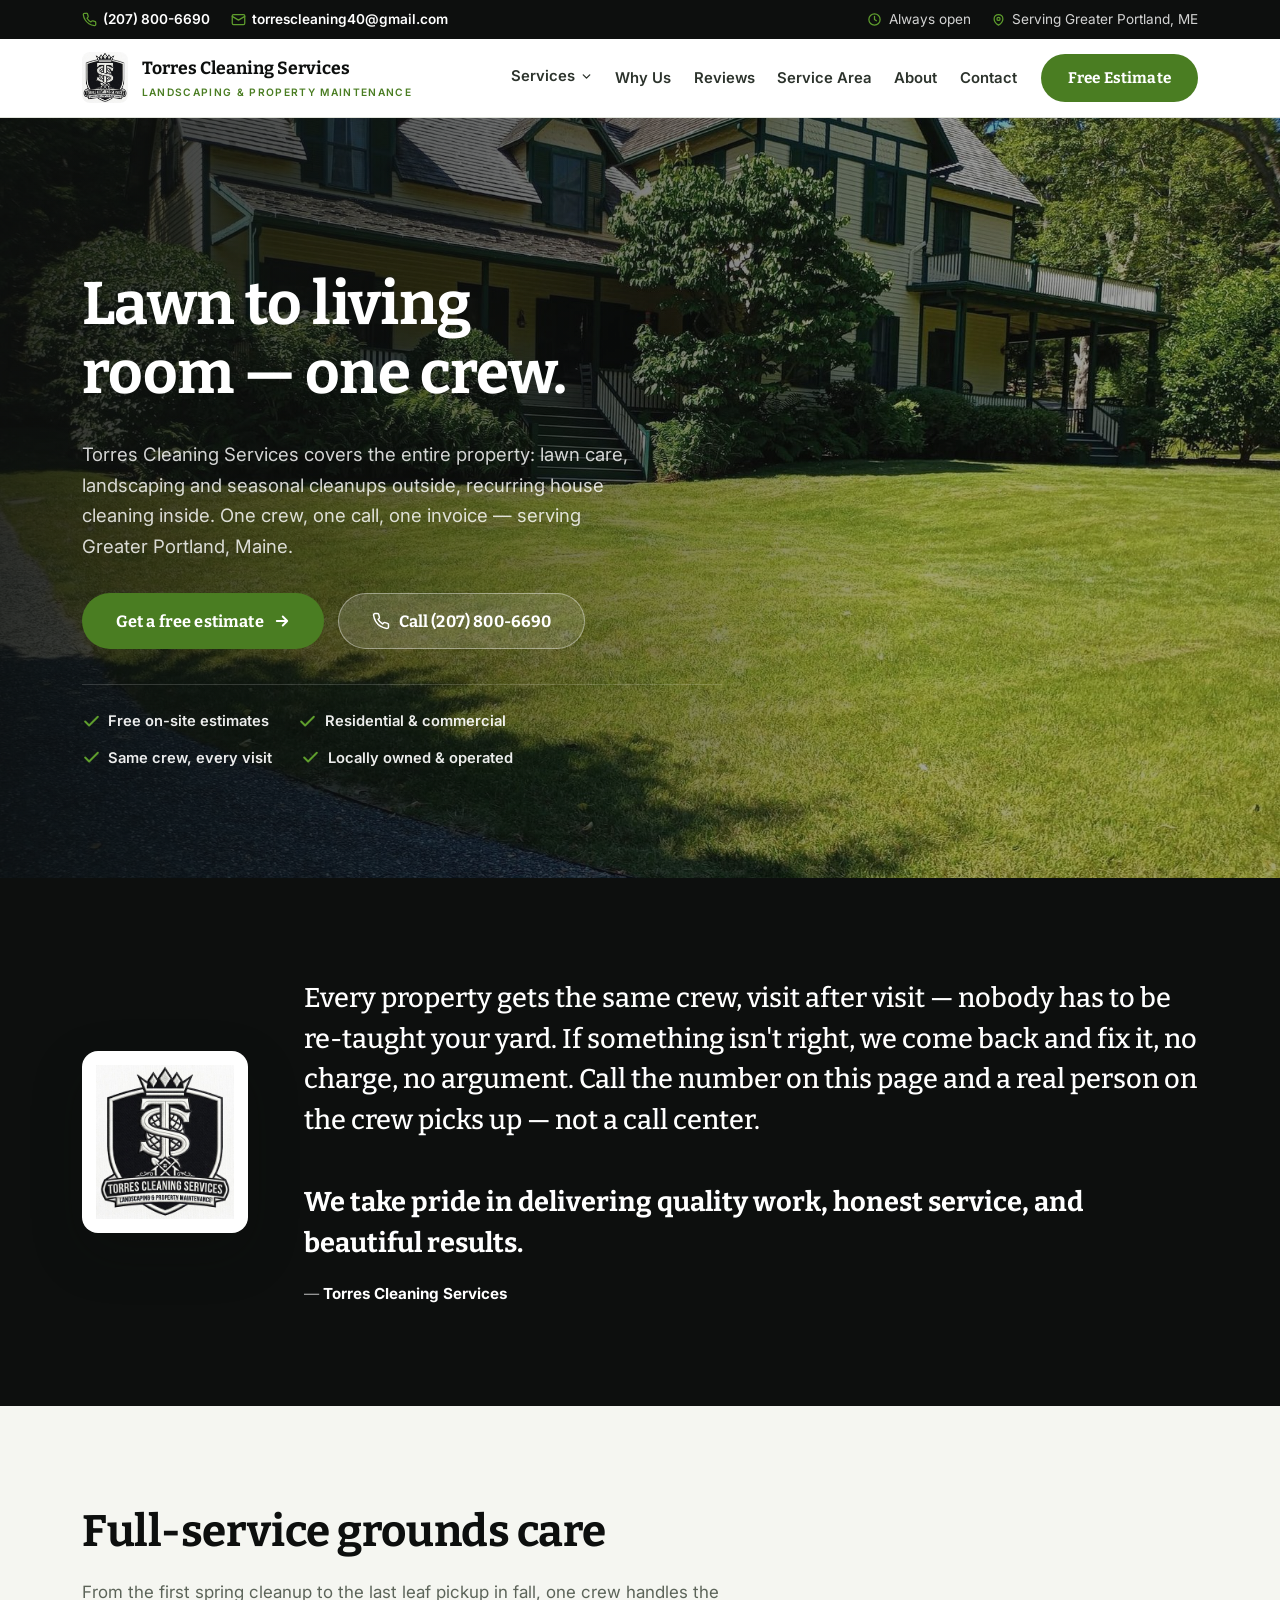
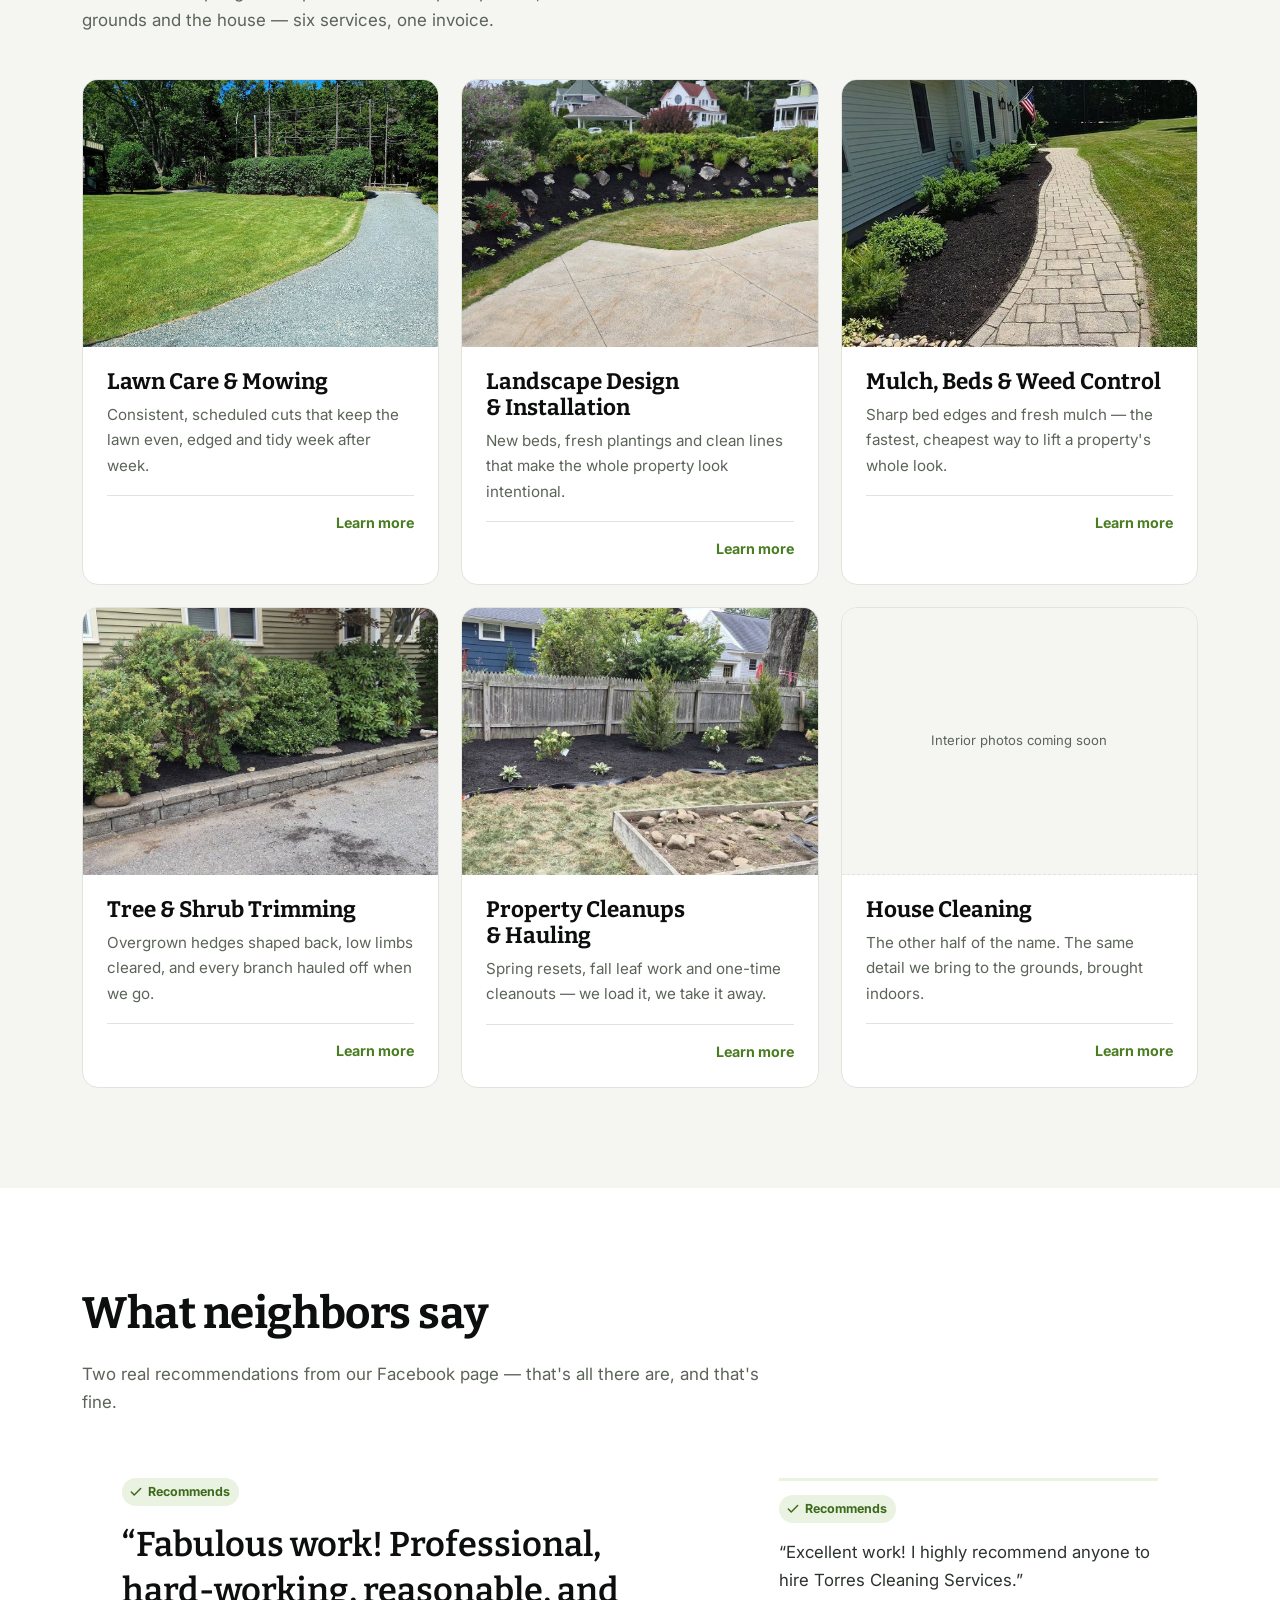
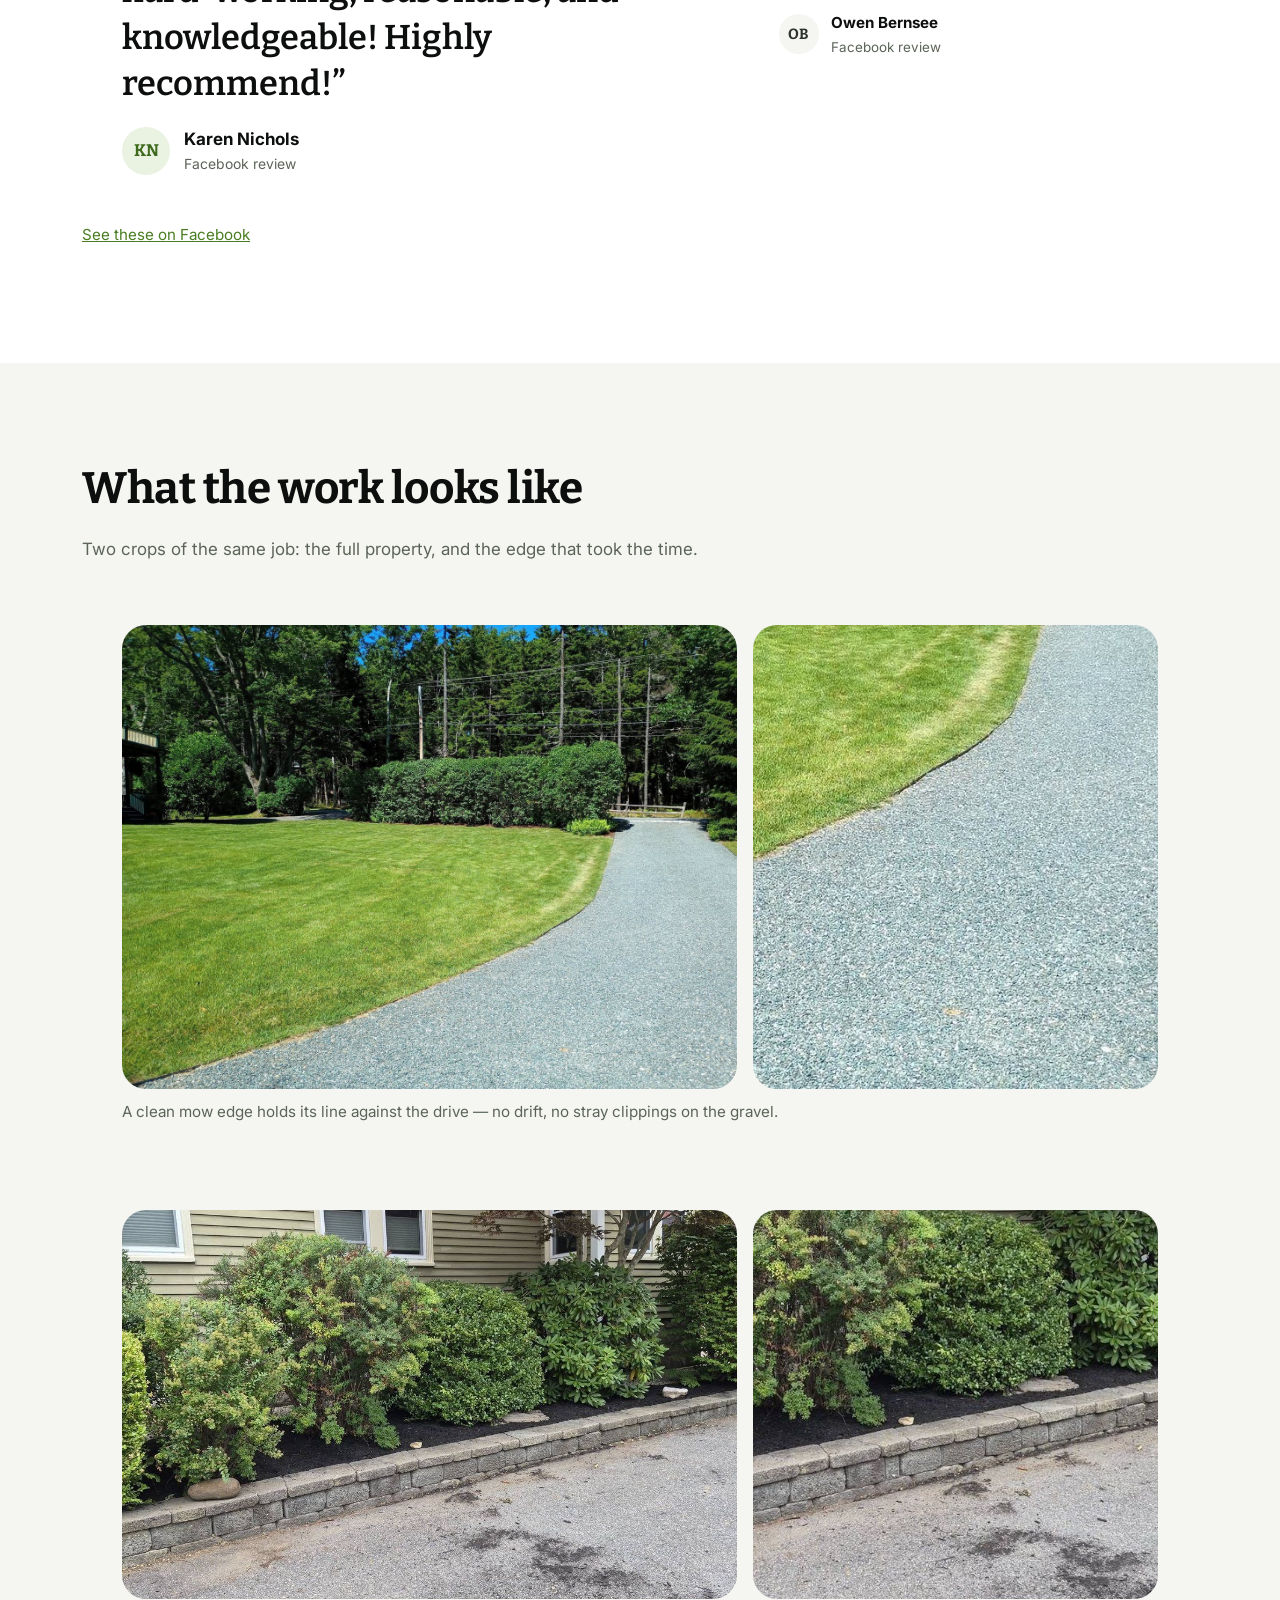
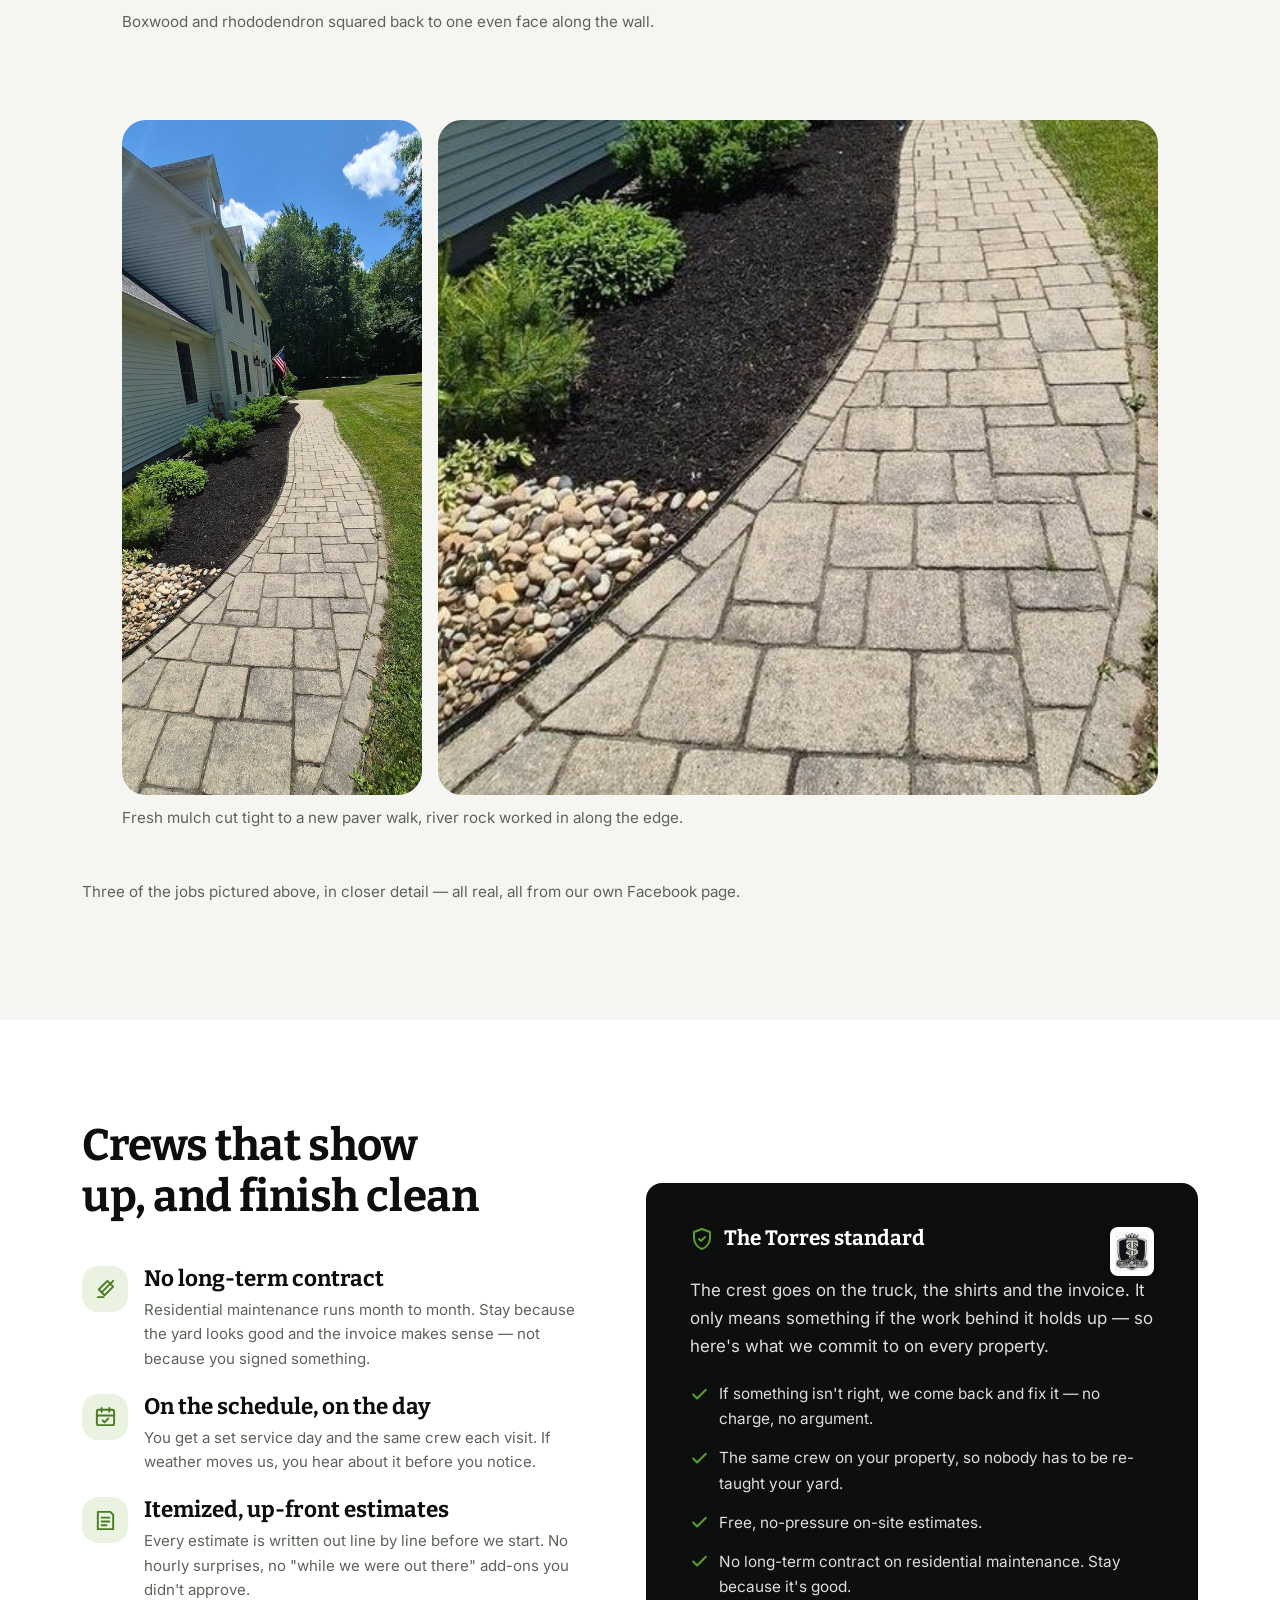
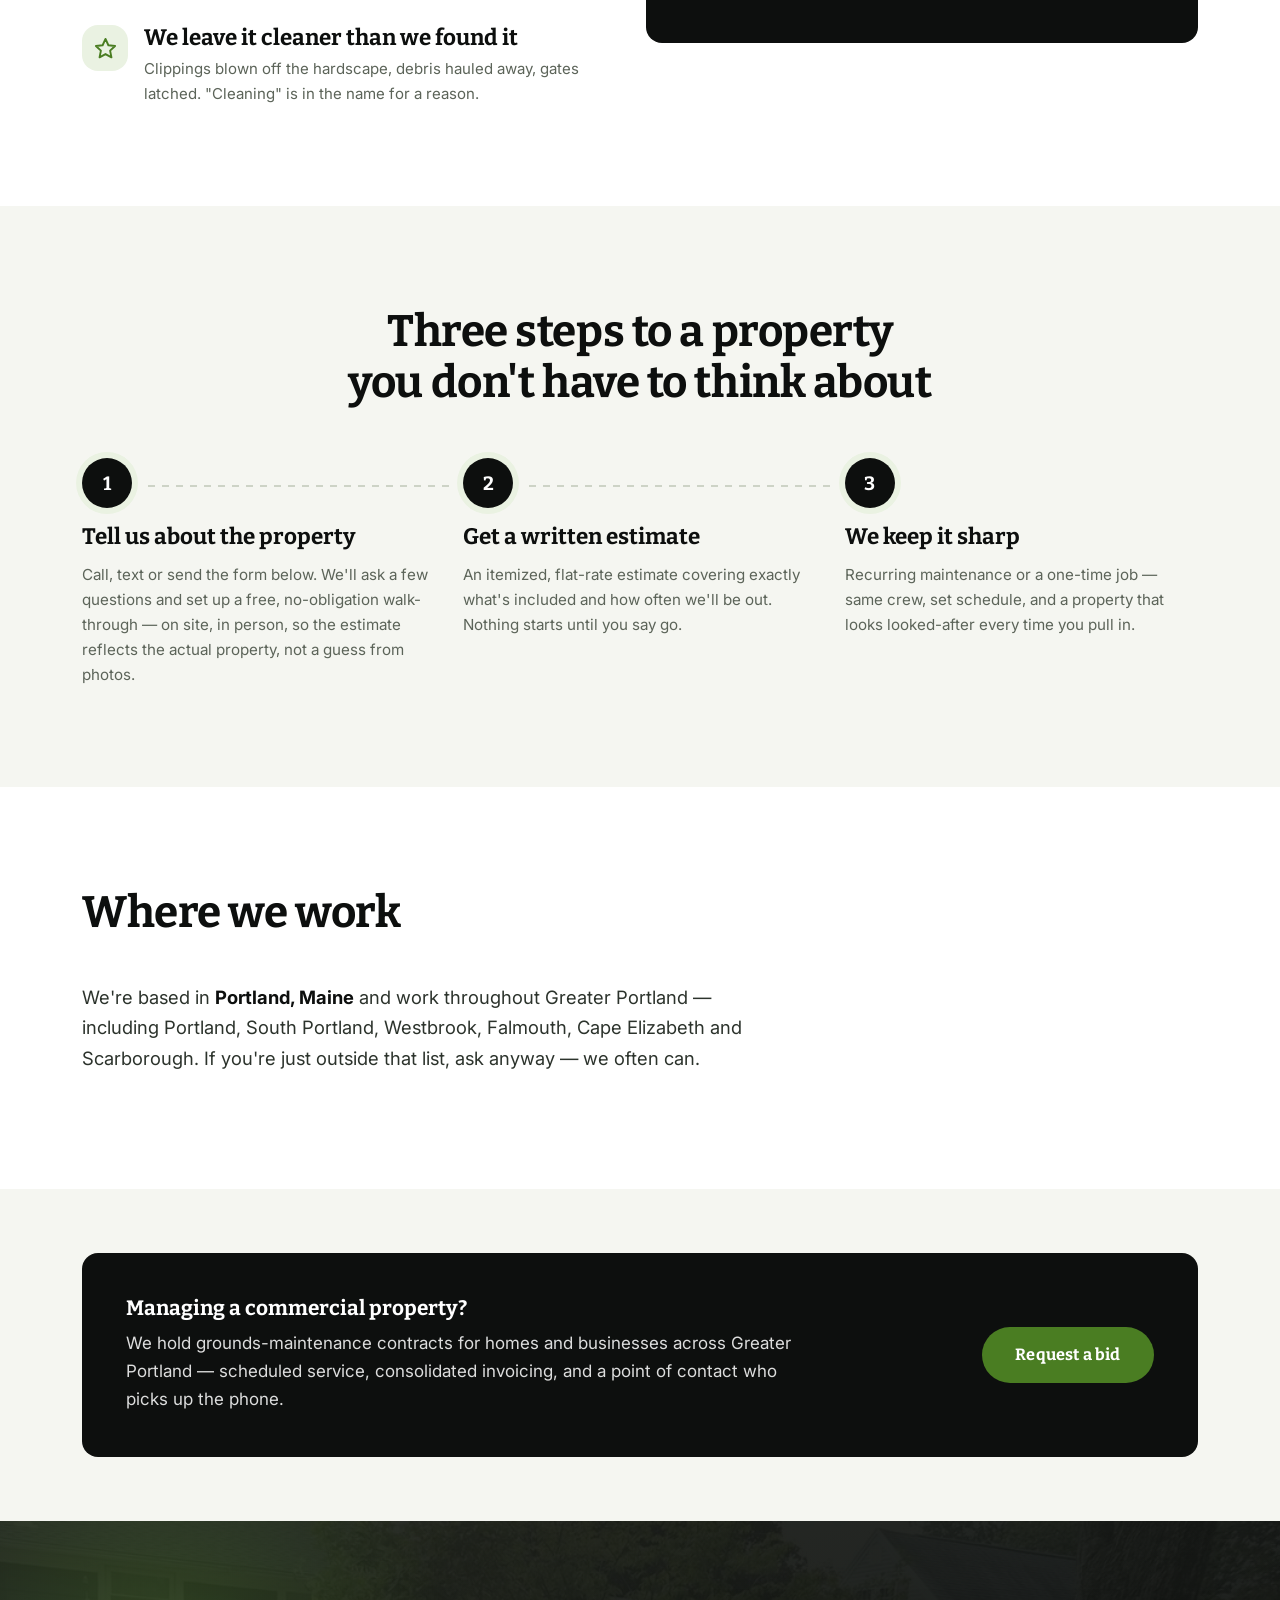
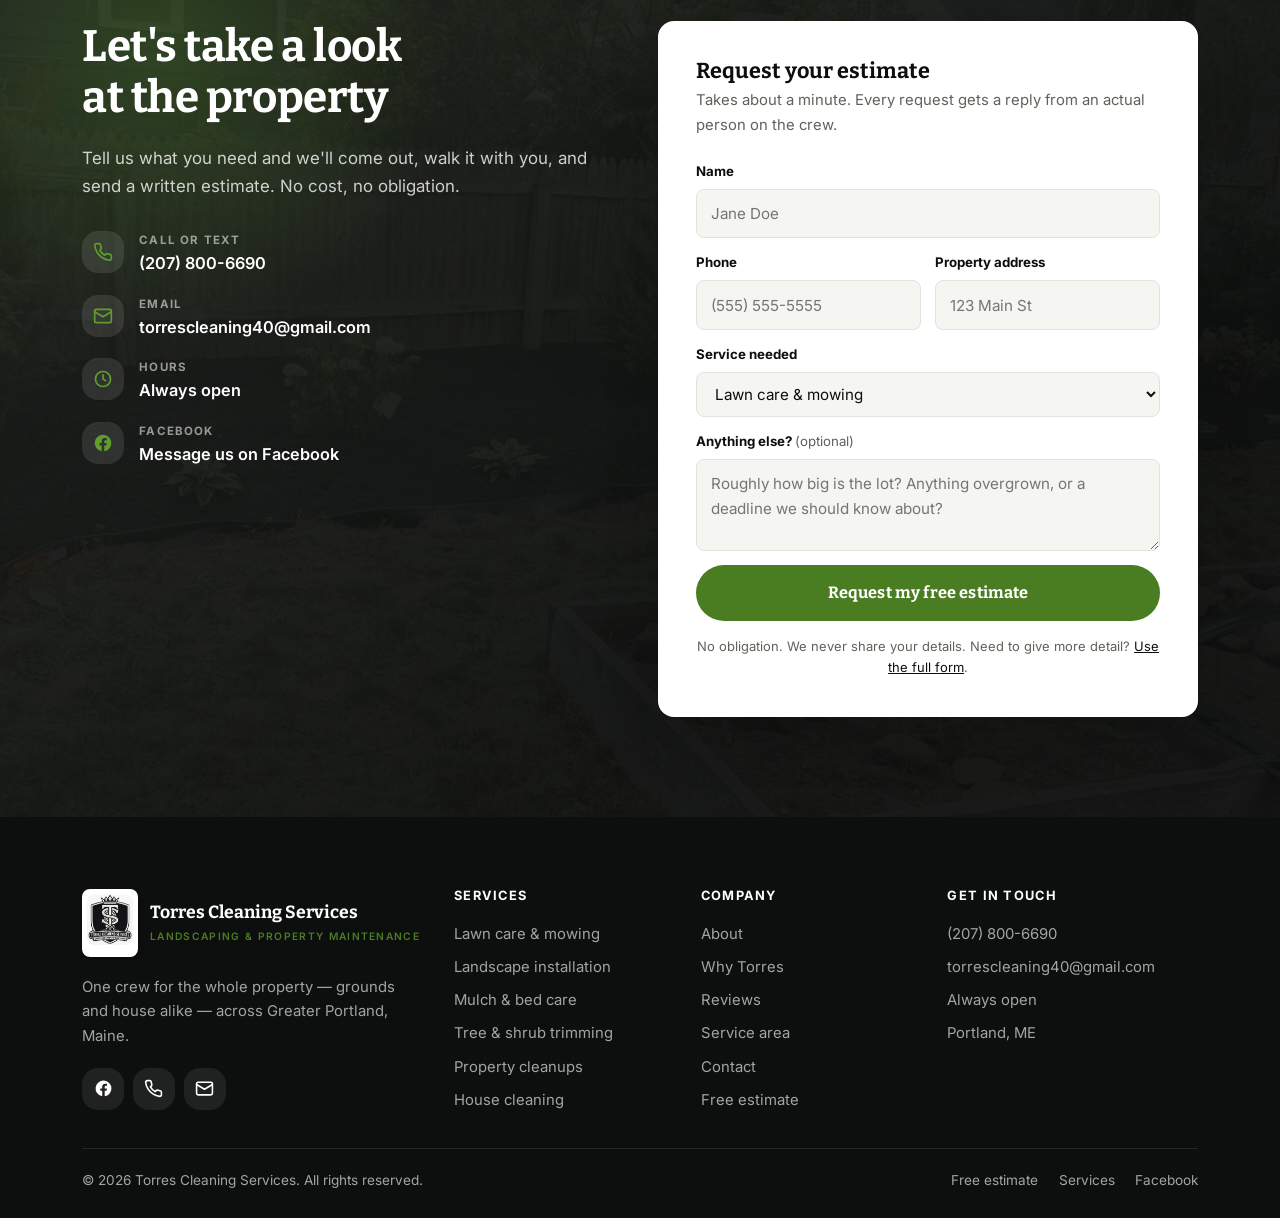
==== commit 5e3eb9ea: "Turn homepage Services section into a gallery of completed work Replace the icon+bullet-list service" ====
--- a/index.html
+++ b/index.html
@@ -159,105 +159,79 @@
 
     <div class="cards">
 
-      <article class="card">
-        <div class="card__icon">
-          <svg viewBox="0 0 24 24" fill="none" stroke="currentColor" stroke-width="2" stroke-linecap="round" stroke-linejoin="round" aria-hidden="true"><path d="M3 20h18"/><path d="M6 20v-5h5v5"/><path d="M11 15V9a3 3 0 0 1 3-3h5"/><circle cx="7" cy="20" r="1.6"/><circle cx="17" cy="20" r="1.6"/></svg>
-        </div>
-        <h3>Lawn Care &amp; Mowing</h3>
-        <p>Consistent, scheduled cuts that keep the lawn even, edged and tidy week after week.</p>
-        <ul class="card__list">
-          <li><svg viewBox="0 0 24 24" fill="none" stroke="currentColor" stroke-width="3" stroke-linecap="round" stroke-linejoin="round" aria-hidden="true"><path d="m20 6-11 11-5-5"/></svg>Weekly or bi-weekly mowing</li>
-          <li><svg viewBox="0 0 24 24" fill="none" stroke="currentColor" stroke-width="3" stroke-linecap="round" stroke-linejoin="round" aria-hidden="true"><path d="m20 6-11 11-5-5"/></svg>Edging &amp; string trimming</li>
-          <li><svg viewBox="0 0 24 24" fill="none" stroke="currentColor" stroke-width="3" stroke-linecap="round" stroke-linejoin="round" aria-hidden="true"><path d="m20 6-11 11-5-5"/></svg>Walks &amp; drives blown clean</li>
-          <li><svg viewBox="0 0 24 24" fill="none" stroke="currentColor" stroke-width="3" stroke-linecap="round" stroke-linejoin="round" aria-hidden="true"><path d="m20 6-11 11-5-5"/></svg>Fertilization &amp; weed control</li>
-        </ul>
-        <div class="card__foot">
-          <a class="card__link" href="services/lawn-care-mowing.html">Learn more</a>
+      <article class="card card--photo">
+        <div class="card__photo">
+          <img src="assets/img/photos/lawn-hedge-driveway.jpg" alt="Freshly mown lawn with a crisp edge along a gravel driveway" loading="lazy">
+        </div>
+        <div class="card__body">
+          <h3>Lawn Care &amp; Mowing</h3>
+          <p>Consistent, scheduled cuts that keep the lawn even, edged and tidy week after week.</p>
+          <div class="card__foot">
+            <a class="card__link" href="services/lawn-care-mowing.html">Learn more</a>
+          </div>
         </div>
       </article>
 
-      <article class="card">
-        <div class="card__icon">
-          <svg viewBox="0 0 24 24" fill="none" stroke="currentColor" stroke-width="2" stroke-linecap="round" stroke-linejoin="round" aria-hidden="true"><path d="M12 22c0-6 3.5-10.5 9-12-1 7-4.5 10.5-9 12z"/><path d="M12 22c0-6-3.5-10.5-9-12 1 7 4.5 10.5 9 12z"/><path d="M12 22v-7"/><path d="M12 15a4 4 0 0 1 4-4"/></svg>
-        </div>
-        <h3>Landscape Design &amp; Installation</h3>
-        <p>New beds, fresh plantings and clean lines that make the whole property look intentional.</p>
-        <ul class="card__list">
-          <li><svg viewBox="0 0 24 24" fill="none" stroke="currentColor" stroke-width="3" stroke-linecap="round" stroke-linejoin="round" aria-hidden="true"><path d="m20 6-11 11-5-5"/></svg>Planting beds &amp; borders</li>
-          <li><svg viewBox="0 0 24 24" fill="none" stroke="currentColor" stroke-width="3" stroke-linecap="round" stroke-linejoin="round" aria-hidden="true"><path d="m20 6-11 11-5-5"/></svg>Shrubs, trees &amp; perennials</li>
-          <li><svg viewBox="0 0 24 24" fill="none" stroke="currentColor" stroke-width="3" stroke-linecap="round" stroke-linejoin="round" aria-hidden="true"><path d="m20 6-11 11-5-5"/></svg>Sod, seeding &amp; soil prep</li>
-          <li><svg viewBox="0 0 24 24" fill="none" stroke="currentColor" stroke-width="3" stroke-linecap="round" stroke-linejoin="round" aria-hidden="true"><path d="m20 6-11 11-5-5"/></svg>Stone, edging &amp; decorative rock</li>
-        </ul>
-        <div class="card__foot">
-          <a class="card__link" href="services/landscape-design-installation.html">Learn more</a>
+      <article class="card card--photo">
+        <div class="card__photo">
+          <img src="assets/img/photos/rock-hosta-bed.jpg" alt="Curved landscape bed with boulders, ornamental grasses and hostas" loading="lazy">
+        </div>
+        <div class="card__body">
+          <h3>Landscape Design &amp; Installation</h3>
+          <p>New beds, fresh plantings and clean lines that make the whole property look intentional.</p>
+          <div class="card__foot">
+            <a class="card__link" href="services/landscape-design-installation.html">Learn more</a>
+          </div>
         </div>
       </article>
 
-      <article class="card">
-        <div class="card__icon">
-          <svg viewBox="0 0 24 24" fill="none" stroke="currentColor" stroke-width="2" stroke-linecap="round" stroke-linejoin="round" aria-hidden="true"><path d="M3 18h18"/><path d="M4 18c1-5 3.5-7.5 8-7.5s7 2.5 8 7.5"/><path d="M12 10.5V3"/><path d="M12 6.5c2.2 0 3.8-1.4 4.3-3.4-2.5-.3-4 .9-4.3 3.4z"/></svg>
-        </div>
-        <h3>Mulch, Beds &amp; Weed Control</h3>
-        <p>Sharp bed edges and fresh mulch — the fastest, cheapest way to lift a property's whole look.</p>
-        <ul class="card__list">
-          <li><svg viewBox="0 0 24 24" fill="none" stroke="currentColor" stroke-width="3" stroke-linecap="round" stroke-linejoin="round" aria-hidden="true"><path d="m20 6-11 11-5-5"/></svg>Fresh mulch &amp; stone install</li>
-          <li><svg viewBox="0 0 24 24" fill="none" stroke="currentColor" stroke-width="3" stroke-linecap="round" stroke-linejoin="round" aria-hidden="true"><path d="m20 6-11 11-5-5"/></svg>Bed edging &amp; reshaping</li>
-          <li><svg viewBox="0 0 24 24" fill="none" stroke="currentColor" stroke-width="3" stroke-linecap="round" stroke-linejoin="round" aria-hidden="true"><path d="m20 6-11 11-5-5"/></svg>Hand weeding &amp; pre-emergent</li>
-          <li><svg viewBox="0 0 24 24" fill="none" stroke="currentColor" stroke-width="3" stroke-linecap="round" stroke-linejoin="round" aria-hidden="true"><path d="m20 6-11 11-5-5"/></svg>Seasonal color &amp; annuals</li>
-        </ul>
-        <div class="card__foot">
-          <a class="card__link" href="services/mulch-beds-weed-control.html">Learn more</a>
+      <article class="card card--photo">
+        <div class="card__photo">
+          <img src="assets/img/photos/paver-walkway-mulch.jpg" alt="Fresh mulch bed alongside a paver walkway" loading="lazy">
+        </div>
+        <div class="card__body">
+          <h3>Mulch, Beds &amp; Weed Control</h3>
+          <p>Sharp bed edges and fresh mulch — the fastest, cheapest way to lift a property's whole look.</p>
+          <div class="card__foot">
+            <a class="card__link" href="services/mulch-beds-weed-control.html">Learn more</a>
+          </div>
         </div>
       </article>
 
-      <article class="card">
-        <div class="card__icon">
-          <svg viewBox="0 0 24 24" fill="none" stroke="currentColor" stroke-width="2" stroke-linecap="round" stroke-linejoin="round" aria-hidden="true"><path d="M12 21v-6"/><circle cx="12" cy="9" r="6"/><path d="M8.5 13.5 5 17"/><path d="m15.5 13.5 3.5 3.5"/></svg>
-        </div>
-        <h3>Tree &amp; Shrub Trimming</h3>
-        <p>Overgrown hedges shaped back, low limbs cleared, and every branch hauled off when we go.</p>
-        <ul class="card__list">
-          <li><svg viewBox="0 0 24 24" fill="none" stroke="currentColor" stroke-width="3" stroke-linecap="round" stroke-linejoin="round" aria-hidden="true"><path d="m20 6-11 11-5-5"/></svg>Hedge shaping &amp; shrub pruning</li>
-          <li><svg viewBox="0 0 24 24" fill="none" stroke="currentColor" stroke-width="3" stroke-linecap="round" stroke-linejoin="round" aria-hidden="true"><path d="m20 6-11 11-5-5"/></svg>Canopy lifting &amp; thinning</li>
-          <li><svg viewBox="0 0 24 24" fill="none" stroke="currentColor" stroke-width="3" stroke-linecap="round" stroke-linejoin="round" aria-hidden="true"><path d="m20 6-11 11-5-5"/></svg>Small tree &amp; stump removal</li>
-          <li><svg viewBox="0 0 24 24" fill="none" stroke="currentColor" stroke-width="3" stroke-linecap="round" stroke-linejoin="round" aria-hidden="true"><path d="m20 6-11 11-5-5"/></svg>Storm damage &amp; debris cleanup</li>
-        </ul>
-        <div class="card__foot">
-          <a class="card__link" href="services/tree-shrub-trimming.html">Learn more</a>
+      <article class="card card--photo">
+        <div class="card__photo">
+          <img src="assets/img/photos/hedge-trimming-wall.jpg" alt="Trimmed hedge row along a stone retaining wall" loading="lazy">
+        </div>
+        <div class="card__body">
+          <h3>Tree &amp; Shrub Trimming</h3>
+          <p>Overgrown hedges shaped back, low limbs cleared, and every branch hauled off when we go.</p>
+          <div class="card__foot">
+            <a class="card__link" href="services/tree-shrub-trimming.html">Learn more</a>
+          </div>
         </div>
       </article>
 
-      <article class="card">
-        <div class="card__icon">
-          <svg viewBox="0 0 24 24" fill="none" stroke="currentColor" stroke-width="2" stroke-linecap="round" stroke-linejoin="round" aria-hidden="true"><path d="M3 7h18l-1.4 12.2a2 2 0 0 1-2 1.8H6.4a2 2 0 0 1-2-1.8z"/><path d="M9 7V5a3 3 0 0 1 6 0v2"/><path d="M10 12v5M14 12v5"/></svg>
-        </div>
-        <h3>Property Cleanups &amp; Hauling</h3>
-        <p>Spring resets, fall leaf work and one-time cleanouts — we load it, we take it away.</p>
-        <ul class="card__list">
-          <li><svg viewBox="0 0 24 24" fill="none" stroke="currentColor" stroke-width="3" stroke-linecap="round" stroke-linejoin="round" aria-hidden="true"><path d="m20 6-11 11-5-5"/></svg>Spring &amp; fall cleanups</li>
-          <li><svg viewBox="0 0 24 24" fill="none" stroke="currentColor" stroke-width="3" stroke-linecap="round" stroke-linejoin="round" aria-hidden="true"><path d="m20 6-11 11-5-5"/></svg>Leaf removal &amp; gutter clearing</li>
-          <li><svg viewBox="0 0 24 24" fill="none" stroke="currentColor" stroke-width="3" stroke-linecap="round" stroke-linejoin="round" aria-hidden="true"><path d="m20 6-11 11-5-5"/></svg>Brush, yard waste &amp; debris hauling</li>
-          <li><svg viewBox="0 0 24 24" fill="none" stroke="currentColor" stroke-width="3" stroke-linecap="round" stroke-linejoin="round" aria-hidden="true"><path d="m20 6-11 11-5-5"/></svg>Vacant lot &amp; rental turnovers</li>
-        </ul>
-        <div class="card__foot">
-          <a class="card__link" href="services/property-cleanups-hauling.html">Learn more</a>
+      <article class="card card--photo">
+        <div class="card__photo">
+          <img src="assets/img/photos/backyard-mulch-fence.jpg" alt="Backyard bed reset with fresh mulch and new plantings against a fence" loading="lazy">
+        </div>
+        <div class="card__body">
+          <h3>Property Cleanups &amp; Hauling</h3>
+          <p>Spring resets, fall leaf work and one-time cleanouts — we load it, we take it away.</p>
+          <div class="card__foot">
+            <a class="card__link" href="services/property-cleanups-hauling.html">Learn more</a>
+          </div>
         </div>
       </article>
 
-      <article class="card" id="house-cleaning">
-        <div class="card__icon">
-          <svg viewBox="0 0 24 24" fill="none" stroke="currentColor" stroke-width="2" stroke-linecap="round" stroke-linejoin="round" aria-hidden="true"><path d="M11 3l1.7 4.3L17 9l-4.3 1.7L11 15l-1.7-4.3L5 9l4.3-1.7z"/><path d="M18 14l.9 2.1L21 17l-2.1.9L18 20l-.9-2.1L15 17l2.1-.9z"/></svg>
-        </div>
-        <h3>House Cleaning</h3>
-        <p>The other half of the name. The same detail we bring to the grounds, brought indoors.</p>
-        <ul class="card__list">
-          <li><svg viewBox="0 0 24 24" fill="none" stroke="currentColor" stroke-width="3" stroke-linecap="round" stroke-linejoin="round" aria-hidden="true"><path d="m20 6-11 11-5-5"/></svg>Recurring weekly, bi-weekly or monthly</li>
-          <li><svg viewBox="0 0 24 24" fill="none" stroke="currentColor" stroke-width="3" stroke-linecap="round" stroke-linejoin="round" aria-hidden="true"><path d="m20 6-11 11-5-5"/></svg>Deep cleans &amp; one-time resets</li>
-          <li><svg viewBox="0 0 24 24" fill="none" stroke="currentColor" stroke-width="3" stroke-linecap="round" stroke-linejoin="round" aria-hidden="true"><path d="m20 6-11 11-5-5"/></svg>Move-in &amp; move-out cleaning</li>
-          <li><svg viewBox="0 0 24 24" fill="none" stroke="currentColor" stroke-width="3" stroke-linecap="round" stroke-linejoin="round" aria-hidden="true"><path d="m20 6-11 11-5-5"/></svg>Kitchens, baths, floors &amp; surfaces</li>
-        </ul>
-        <div class="card__foot">
-          <a class="card__link" href="services/house-cleaning.html">Learn more</a>
+      <article class="card card--photo" id="house-cleaning">
+        <div class="card__photo card__photo--soon" aria-hidden="true">Interior photos coming soon</div>
+        <div class="card__body">
+          <h3>House Cleaning</h3>
+          <p>The other half of the name. The same detail we bring to the grounds, brought indoors.</p>
+          <div class="card__foot">
+            <a class="card__link" href="services/house-cleaning.html">Learn more</a>
+          </div>
         </div>
       </article>
 
@@ -347,7 +321,7 @@
         <figcaption class="job__caption">Fresh mulch cut tight to a new paver walk, river rock worked in along the edge.</figcaption>
       </figure>
     </div>
-    <p class="gallery-foot">All six real jobs, from our own Facebook page.</p>
+    <p class="gallery-foot">Three of the jobs pictured above, in closer detail — all real, all from our own Facebook page.</p>
   </div>
 </section>
 
--- a/assets/css/styles.css
+++ b/assets/css/styles.css
@@ -425,6 +425,22 @@
 .card__link { font-weight: 700; font-size: .89rem; text-decoration: none; color: var(--green-dark); white-space: nowrap; }
 .card__link:hover { text-decoration: underline; }
 
+/* Photo-fronted variant — completed-work thumbnail instead of an icon, for
+   a grid that reads as a gallery of real jobs rather than a service menu. */
+.card.card--photo { padding: 0; overflow: hidden; }
+.card__photo { aspect-ratio: 4/3; background: var(--stone); overflow: hidden; }
+.card__photo img { display: block; width: 100%; height: 100%; object-fit: cover; }
+.card__photo--soon {
+  display: flex; align-items: center; justify-content: center;
+  text-align: center; padding: 1rem;
+  font-size: .82rem; color: var(--muted);
+  border-bottom: 1px dashed var(--line);
+}
+.card--photo .card__body { padding: 22px 24px 24px; display: flex; flex-direction: column; flex: 1; }
+.card--photo h3 { font-size: var(--step-sub); margin-bottom: .35em; }
+.card--photo p { color: var(--muted); font-size: .95rem; margin: 0; }
+.card--photo .card__foot { margin-top: 1.1rem; padding-top: .9rem; }
+
 /* -------------------------------- Reviews --------------------------------- */
 /* Two real reviews, presented as a pull-quote — one dominant, one
    supporting — instead of a symmetric card grid with two empty seats. */
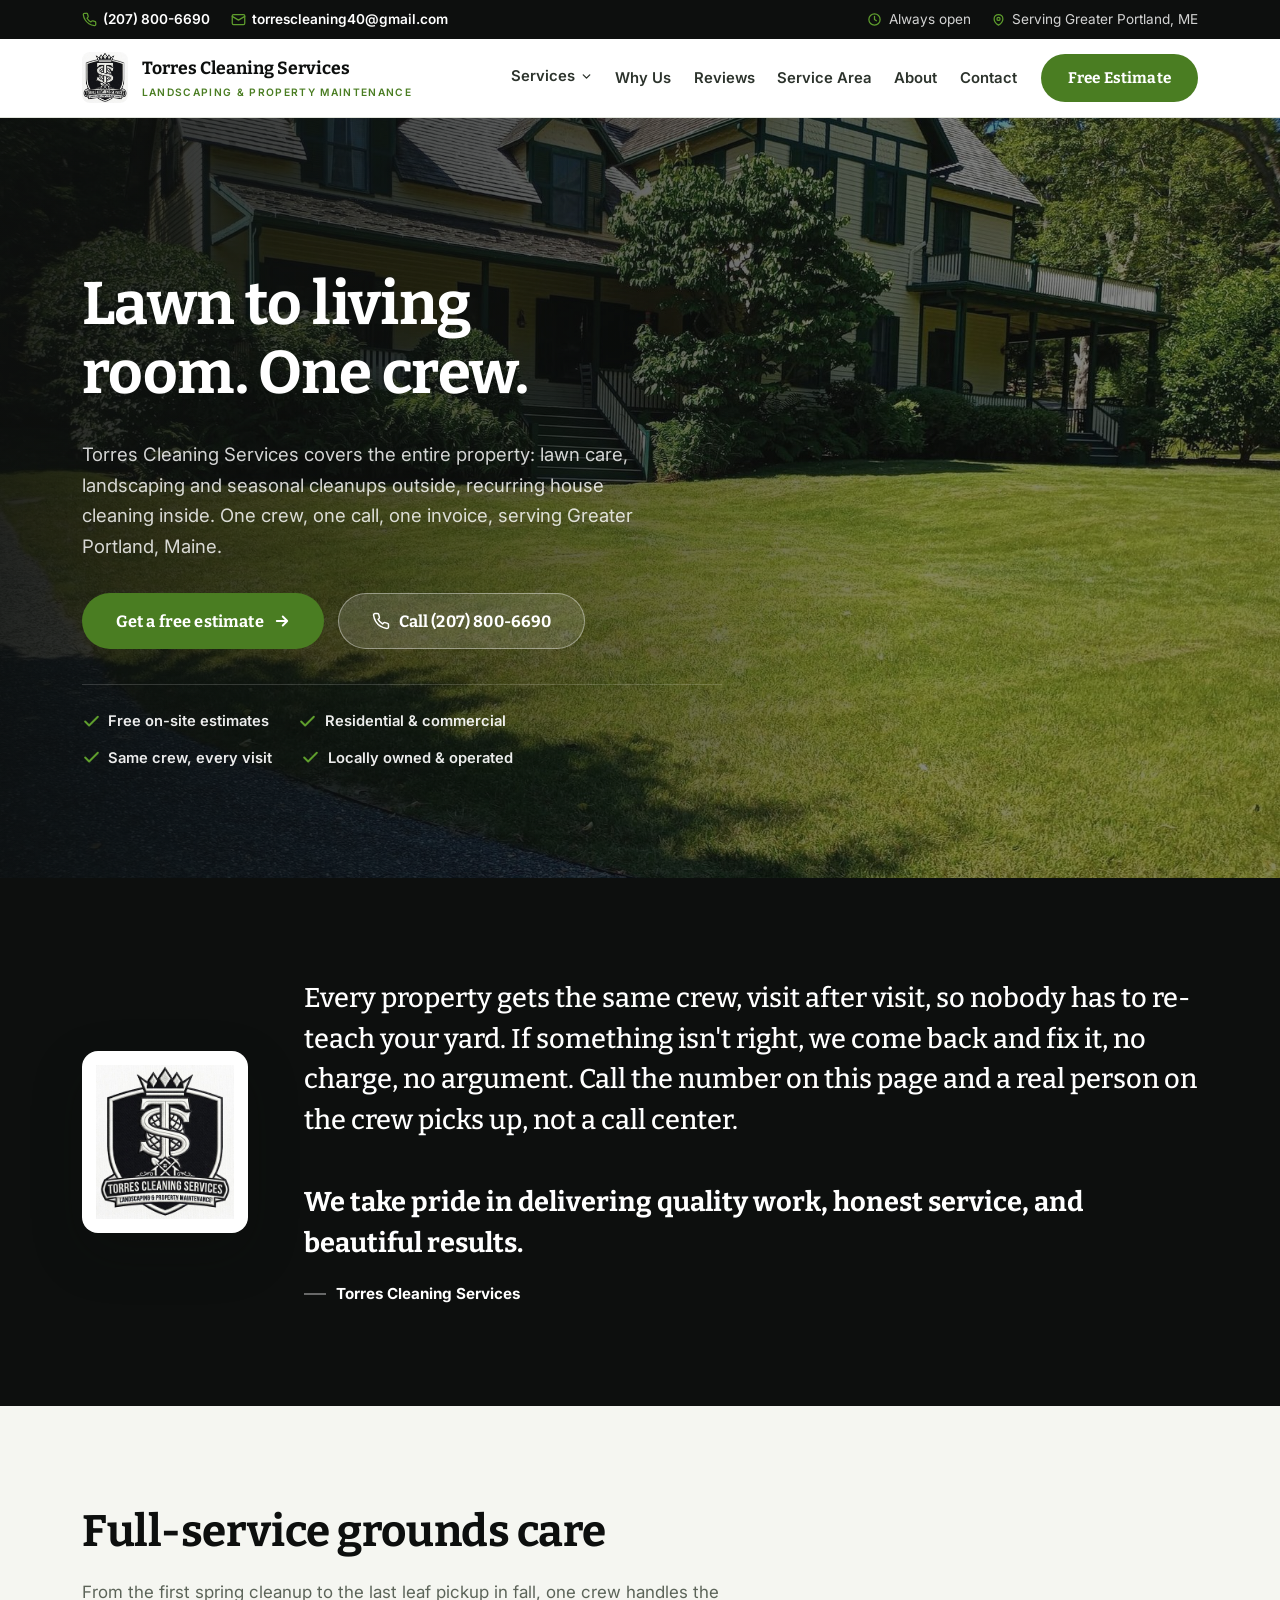
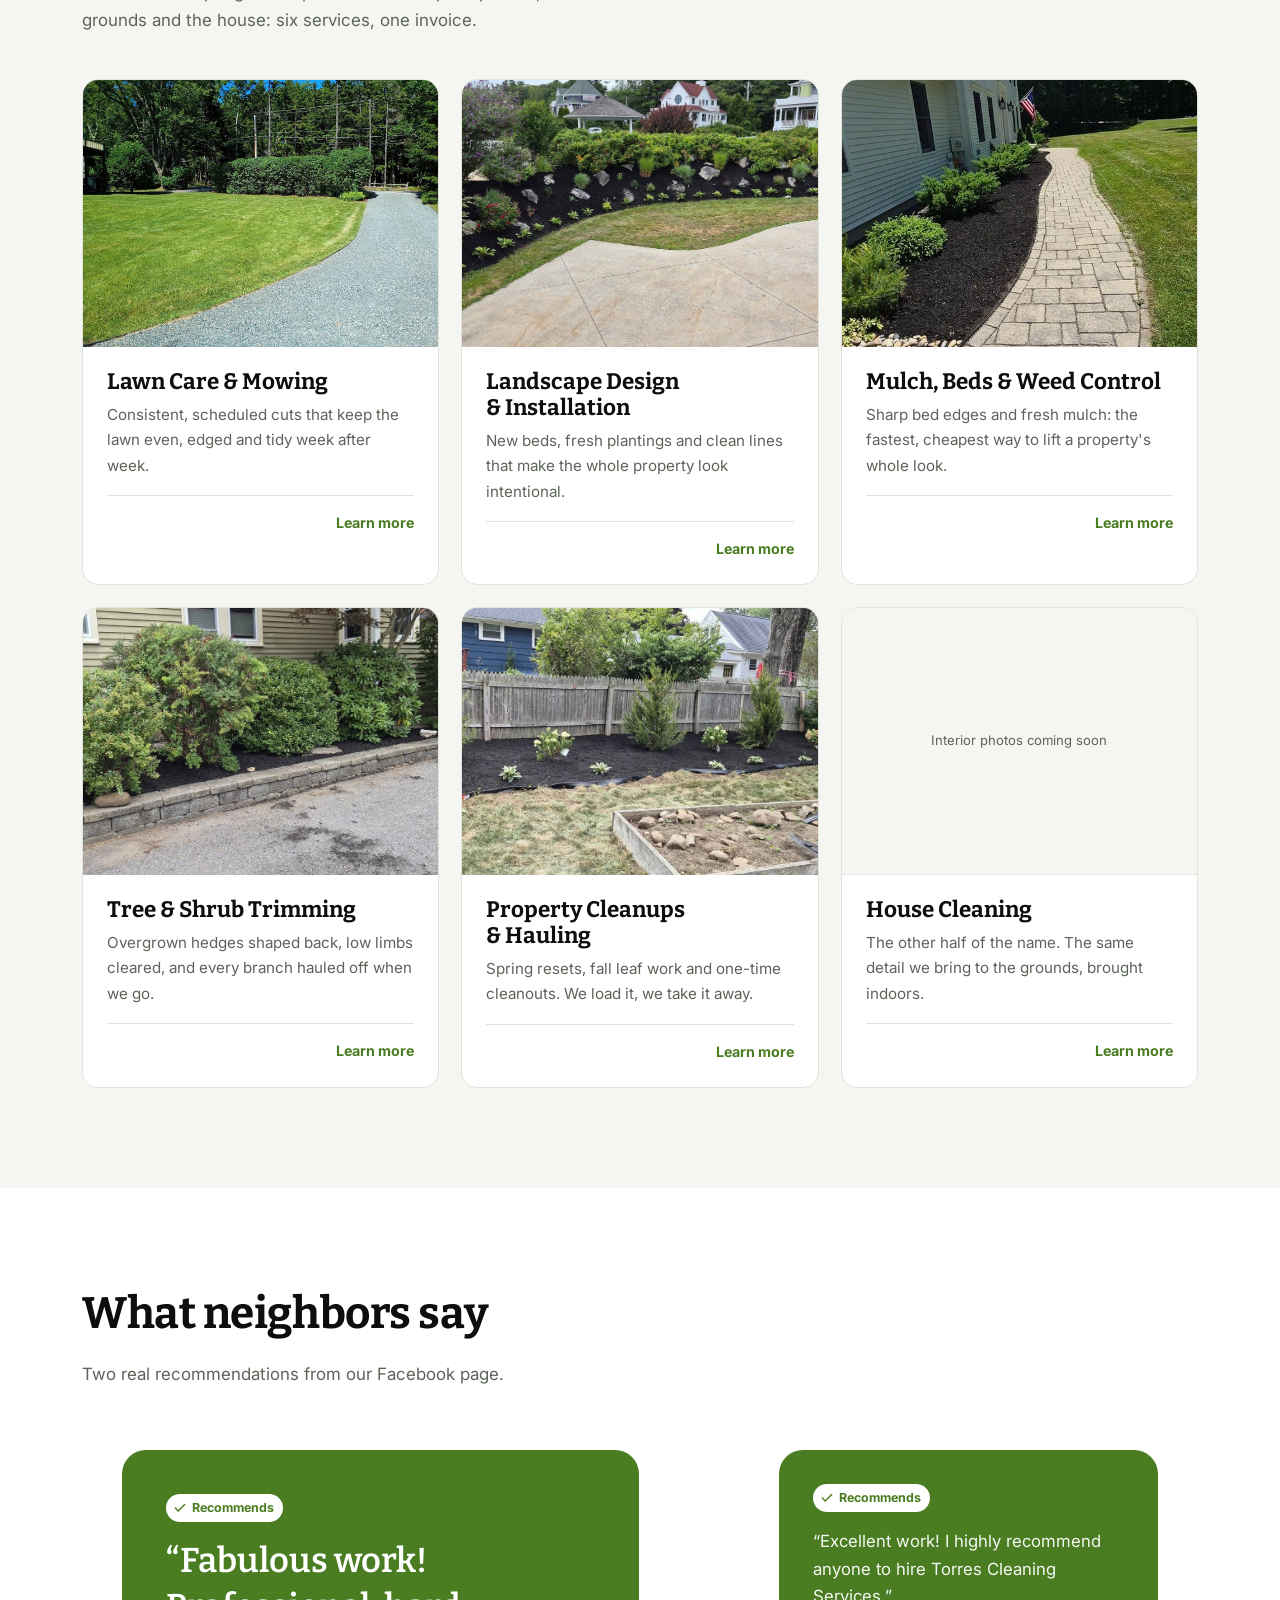
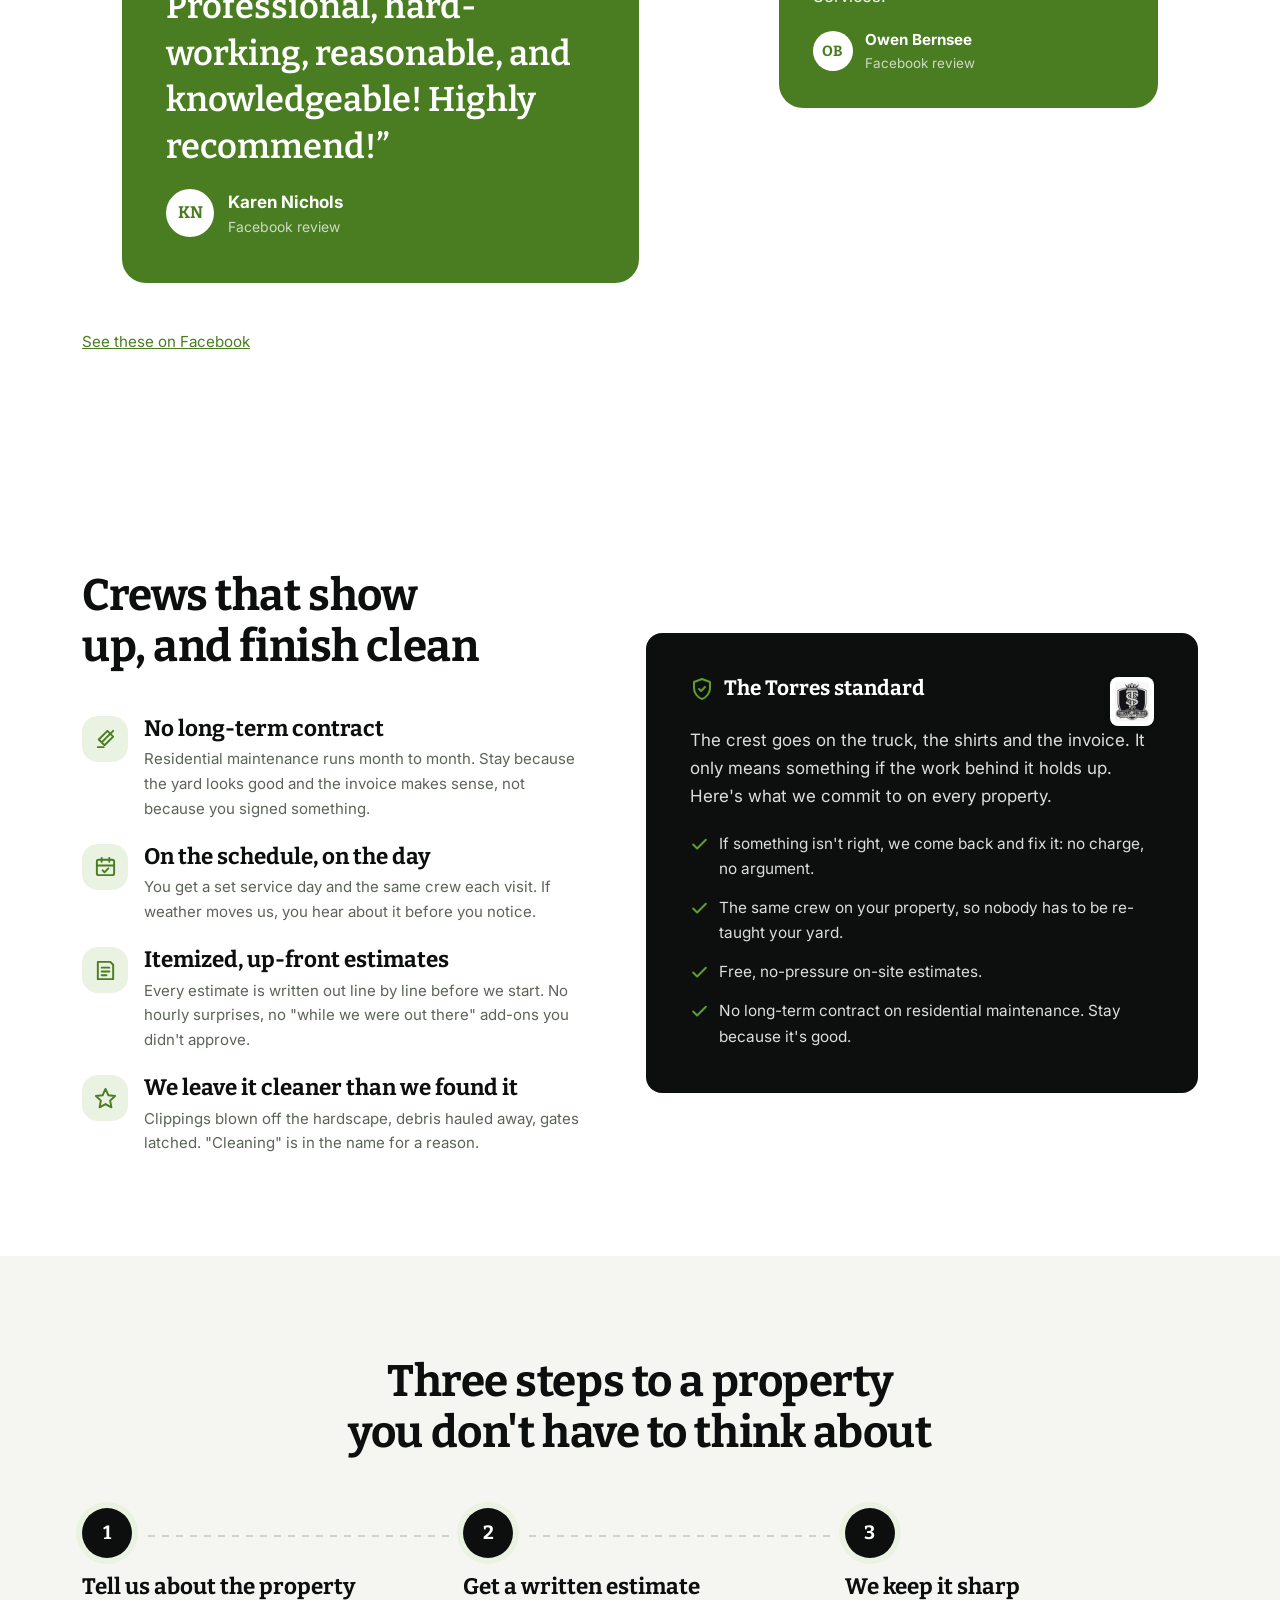
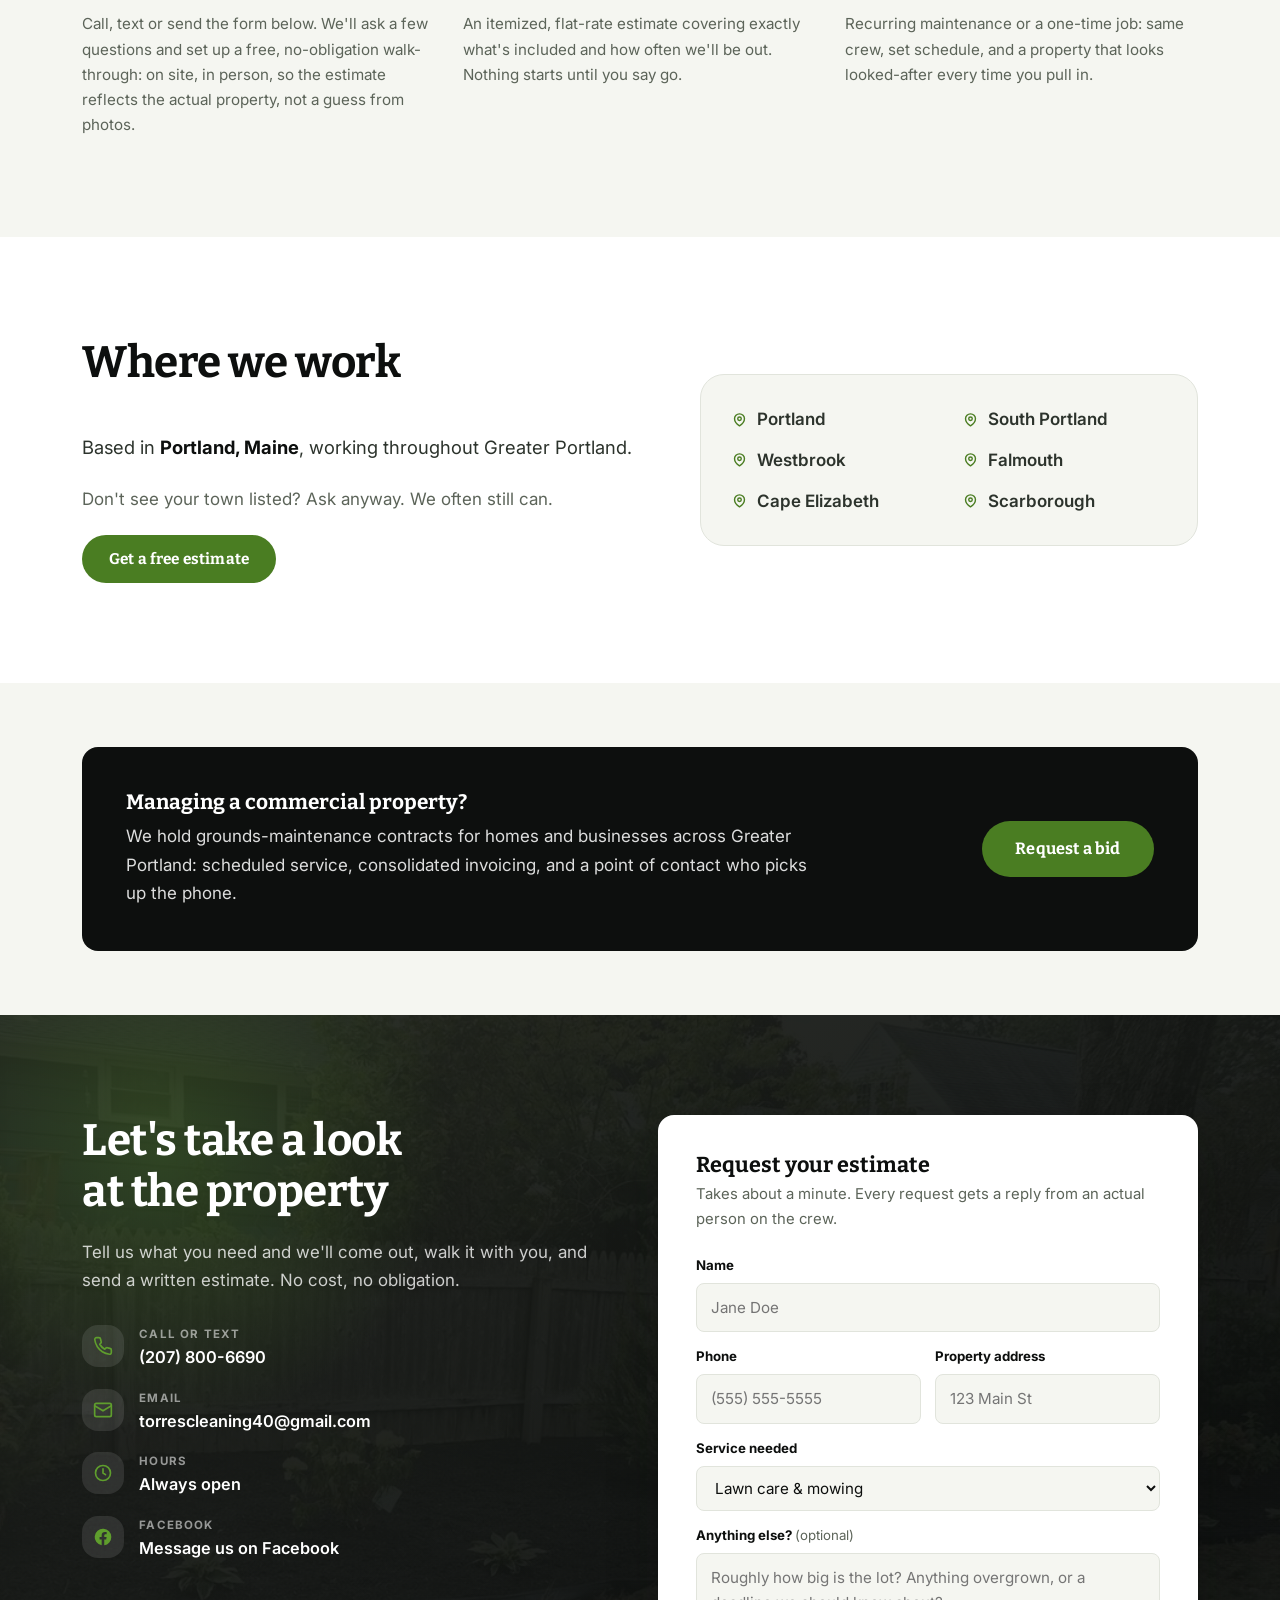
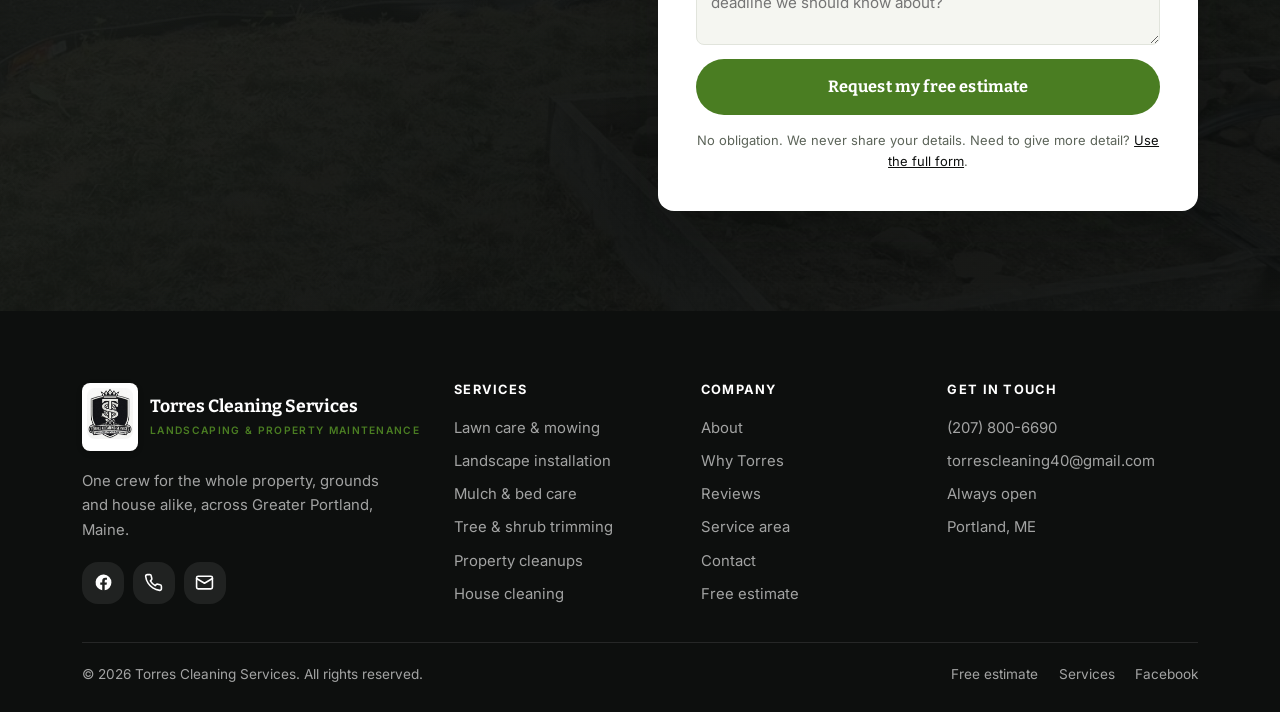
==== commit 2fa38057: "Polish homepage: green review blocks, remove gallery, style cleanup - Reviews: both quotes now sit i" ====
--- a/index.html
+++ b/index.html
@@ -3,7 +3,7 @@
 <head>
 <meta charset="utf-8">
 <meta name="viewport" content="width=device-width, initial-scale=1">
-<title>Torres Cleaning Services — Landscaping &amp; Property Maintenance</title>
+<title>Torres Cleaning Services - Landscaping &amp; Property Maintenance</title>
 <meta name="description" content="Torres Cleaning Services provides professional lawn care, landscaping, yard cleanups and house cleaning across Greater Portland, Maine. Free estimates.">
 <meta name="theme-color" content="#0d0f0e">
 <link rel="icon" href="assets/img/favicon.ico" sizes="any">
@@ -12,8 +12,8 @@
 
 <!-- Open Graph / social preview -->
 <meta property="og:type" content="website">
-<meta property="og:title" content="Torres Cleaning Services — Landscaping &amp; Property Maintenance">
-<meta property="og:description" content="One crew for the whole property — lawn care, landscaping and seasonal cleanups outside, house cleaning inside. Greater Portland, Maine.">
+<meta property="og:title" content="Torres Cleaning Services - Landscaping &amp; Property Maintenance">
+<meta property="og:description" content="One crew for the whole property: lawn care, landscaping and seasonal cleanups outside, house cleaning inside. Serving Greater Portland, Maine.">
 <meta property="og:image" content="assets/img/photos/hero-lawn-farmhouse.jpg">
 
 <link rel="preconnect" href="https://fonts.googleapis.com">
@@ -99,12 +99,12 @@
 <section class="hero" id="top">
   <div class="container">
     <div class="hero__copy">
-      <h1 class="hero__title">Lawn to living room — one crew.</h1>
+      <h1 class="hero__title">Lawn to living room. One crew.</h1>
 
       <p class="hero__lede">
         Torres Cleaning Services covers the entire property: lawn care, landscaping
         and seasonal cleanups outside, recurring house cleaning inside. One crew,
-        one call, one invoice — serving Greater Portland, Maine.
+        one call, one invoice, serving Greater Portland, Maine.
       </p>
 
       <div class="hero__cta">
@@ -136,14 +136,14 @@
     </div>
     <figure style="margin:0">
       <blockquote>
-        <span class="ph">Every property gets the same crew, visit after visit — nobody has to be
-        re-taught your yard. If something isn't right, we come back and fix it, no charge,
-        no argument. Call the number on this page and a real person on the crew picks up —
+        <span class="ph">Every property gets the same crew, visit after visit, so nobody has to
+        re-teach your yard. If something isn't right, we come back and fix it, no charge,
+        no argument. Call the number on this page and a real person on the crew picks up,
         not a call center.</span>
         <br><br>
         <strong>We take pride in delivering quality work, honest service, and beautiful results.</strong>
       </blockquote>
-      <figcaption>— <span>Torres Cleaning Services</span></figcaption>
+      <figcaption><span>Torres Cleaning Services</span></figcaption>
     </figure>
   </div>
 </section>
@@ -154,7 +154,7 @@
     <div class="section-head">
       <h2>Full-service grounds care</h2>
       <p>From the first spring cleanup to the last leaf pickup in fall, one crew handles
-      the grounds and the house — six services, one invoice.</p>
+      the grounds and the house: six services, one invoice.</p>
     </div>
 
     <div class="cards">
@@ -191,7 +191,7 @@
         </div>
         <div class="card__body">
           <h3>Mulch, Beds &amp; Weed Control</h3>
-          <p>Sharp bed edges and fresh mulch — the fastest, cheapest way to lift a property's whole look.</p>
+          <p>Sharp bed edges and fresh mulch: the fastest, cheapest way to lift a property's whole look.</p>
           <div class="card__foot">
             <a class="card__link" href="services/mulch-beds-weed-control.html">Learn more</a>
           </div>
@@ -217,7 +217,7 @@
         </div>
         <div class="card__body">
           <h3>Property Cleanups &amp; Hauling</h3>
-          <p>Spring resets, fall leaf work and one-time cleanouts — we load it, we take it away.</p>
+          <p>Spring resets, fall leaf work and one-time cleanouts. We load it, we take it away.</p>
           <div class="card__foot">
             <a class="card__link" href="services/property-cleanups-hauling.html">Learn more</a>
           </div>
@@ -244,7 +244,7 @@
   <div class="container">
     <div class="section-head">
       <h2>What neighbors say</h2>
-      <p>Two real recommendations from our Facebook page — that's all there are, and that's fine.</p>
+      <p>Two real recommendations from our Facebook page.</p>
     </div>
 
     <div class="testimonial">
@@ -282,49 +282,6 @@
   </div>
 </section>
 
-<!-- ============================== GALLERY =============================== -->
-<section class="section section--stone">
-  <div class="container">
-    <div class="section-head">
-      <h2>What the work looks like</h2>
-      <p>Two crops of the same job: the full property, and the edge that took the time.</p>
-    </div>
-
-    <div class="jobs">
-      <figure class="job" style="--wide-ratio: 1400/1054; --detail-ratio: 580/534">
-        <div class="job__wide">
-          <img src="assets/img/photos/lawn-hedge-driveway.jpg" alt="Wide shot of a freshly mown lawn curving against a gravel driveway" loading="lazy">
-        </div>
-        <div class="job__detail">
-          <img src="assets/img/photos/details/lawn-hedge-driveway-detail.jpg" alt="Close crop of the crisp mow edge holding its line against the gravel" loading="lazy">
-        </div>
-        <figcaption class="job__caption">A clean mow edge holds its line against the drive — no drift, no stray clippings on the gravel.</figcaption>
-      </figure>
-
-      <figure class="job" style="--wide-ratio: 1400/647; --detail-ratio: 520/500">
-        <div class="job__wide">
-          <img src="assets/img/photos/hedge-trimming-wall.jpg" alt="Wide shot of a trimmed hedge row along a stone retaining wall" loading="lazy">
-        </div>
-        <div class="job__detail">
-          <img src="assets/img/photos/details/hedge-trimming-wall-detail.jpg" alt="Close crop of boxwood and rhododendron squared back to an even face" loading="lazy">
-        </div>
-        <figcaption class="job__caption">Boxwood and rhododendron squared back to one even face along the wall.</figcaption>
-      </figure>
-
-      <figure class="job job--portrait" style="--wide-ratio: 555/1200">
-        <div class="job__wide">
-          <img src="assets/img/photos/paver-walkway-mulch.jpg" alt="Full-length shot of a paver walkway with a fresh mulch bed alongside it" loading="lazy">
-        </div>
-        <div class="job__detail">
-          <img src="assets/img/photos/details/paver-walkway-mulch-detail.jpg" alt="Close crop of the mulch bed cut tight against the new paver walk" loading="lazy">
-        </div>
-        <figcaption class="job__caption">Fresh mulch cut tight to a new paver walk, river rock worked in along the edge.</figcaption>
-      </figure>
-    </div>
-    <p class="gallery-foot">Three of the jobs pictured above, in closer detail — all real, all from our own Facebook page.</p>
-  </div>
-</section>
-
 <!-- ============================== WHY US =============================== -->
 <section class="section" id="why">
   <div class="container split">
@@ -337,7 +294,7 @@
           <span class="feature__icon"><svg viewBox="0 0 24 24" fill="none" stroke="currentColor" stroke-width="2" stroke-linecap="round" stroke-linejoin="round" aria-hidden="true"><path d="M20 4 9 15"/><path d="m14 4 6 6-9 9-6-6z"/><path d="M4 21h6"/></svg></span>
           <div>
             <h3>No long-term contract</h3>
-            <p>Residential maintenance runs month to month. Stay because the yard looks good and the invoice makes sense — not because you signed something.</p>
+            <p>Residential maintenance runs month to month. Stay because the yard looks good and the invoice makes sense, not because you signed something.</p>
           </div>
         </li>
         <li class="feature">
@@ -372,9 +329,9 @@
         </h3>
         <img class="crest-badge promise__crest" src="assets/img/logo.jpg" alt="" aria-hidden="true" width="44" height="49" style="width:44px;height:49px">
       </div>
-      <p>The crest goes on the truck, the shirts and the invoice. It only means something if the work behind it holds up — so here's what we commit to on every property.</p>
+      <p>The crest goes on the truck, the shirts and the invoice. It only means something if the work behind it holds up. Here's what we commit to on every property.</p>
       <ul>
-        <li><svg viewBox="0 0 24 24" fill="none" stroke="currentColor" stroke-width="2.5" stroke-linecap="round" stroke-linejoin="round" aria-hidden="true"><path d="m20 6-11 11-5-5"/></svg><span>If something isn't right, we come back and fix it — no charge, no argument.</span></li>
+        <li><svg viewBox="0 0 24 24" fill="none" stroke="currentColor" stroke-width="2.5" stroke-linecap="round" stroke-linejoin="round" aria-hidden="true"><path d="m20 6-11 11-5-5"/></svg><span>If something isn't right, we come back and fix it: no charge, no argument.</span></li>
         <li><svg viewBox="0 0 24 24" fill="none" stroke="currentColor" stroke-width="2.5" stroke-linecap="round" stroke-linejoin="round" aria-hidden="true"><path d="m20 6-11 11-5-5"/></svg><span>The same crew on your property, so nobody has to be re-taught your yard.</span></li>
         <li><svg viewBox="0 0 24 24" fill="none" stroke="currentColor" stroke-width="2.5" stroke-linecap="round" stroke-linejoin="round" aria-hidden="true"><path d="m20 6-11 11-5-5"/></svg><span>Free, no-pressure on-site estimates.</span></li>
         <li><svg viewBox="0 0 24 24" fill="none" stroke="currentColor" stroke-width="2.5" stroke-linecap="round" stroke-linejoin="round" aria-hidden="true"><path d="m20 6-11 11-5-5"/></svg><span>No long-term contract on residential maintenance. Stay because it's good.</span></li>
@@ -394,7 +351,7 @@
         <div class="step__num">1</div>
         <h3>Tell us about the property</h3>
         <p>Call, text or send the form below. We'll ask a few questions and set up a free,
-        no-obligation walk-through — on site, in person, so the estimate reflects the
+        no-obligation walk-through: on site, in person, so the estimate reflects the
         actual property, not a guess from photos.</p>
       </div>
       <div class="step">
@@ -405,7 +362,7 @@
       <div class="step">
         <div class="step__num">3</div>
         <h3>We keep it sharp</h3>
-        <p>Recurring maintenance or a one-time job — same crew, set schedule, and a property that looks looked-after every time you pull in.</p>
+        <p>Recurring maintenance or a one-time job: same crew, set schedule, and a property that looks looked-after every time you pull in.</p>
       </div>
     </div>
   </div>
@@ -413,16 +370,24 @@
 
 <!-- ============================ SERVICE AREA =========================== -->
 <section class="section" id="areas">
-  <div class="container">
-    <div class="section-head">
-      <h2>Where we work</h2>
-    </div>
-    <p class="areas-flow">
-      We're based in <strong>Portland, Maine</strong> and work throughout
-      <span class="ph">Greater Portland — including Portland, South Portland, Westbrook,
-      Falmouth, Cape Elizabeth and Scarborough</span>. If you're just outside that list,
-      ask anyway — we often can.
-    </p>
+  <div class="container area-block">
+    <div>
+      <div class="section-head">
+        <h2>Where we work</h2>
+      </div>
+      <p class="area-block__lede">Based in <strong>Portland, Maine</strong>, working throughout Greater Portland.</p>
+      <p class="area-block__note">Don't see your town listed? Ask anyway. We often still can.</p>
+      <a class="btn btn--primary" href="#get-estimate">Get a free estimate</a>
+    </div>
+
+    <ul class="area-list ph">
+      <li><svg viewBox="0 0 24 24" fill="none" stroke="currentColor" stroke-width="2" stroke-linecap="round" stroke-linejoin="round" aria-hidden="true"><path d="M12 21s-7-4.5-7-10a7 7 0 0 1 14 0c0 5.5-7 10-7 10z"/><circle cx="12" cy="11" r="2.5"/></svg>Portland</li>
+      <li><svg viewBox="0 0 24 24" fill="none" stroke="currentColor" stroke-width="2" stroke-linecap="round" stroke-linejoin="round" aria-hidden="true"><path d="M12 21s-7-4.5-7-10a7 7 0 0 1 14 0c0 5.5-7 10-7 10z"/><circle cx="12" cy="11" r="2.5"/></svg>South Portland</li>
+      <li><svg viewBox="0 0 24 24" fill="none" stroke="currentColor" stroke-width="2" stroke-linecap="round" stroke-linejoin="round" aria-hidden="true"><path d="M12 21s-7-4.5-7-10a7 7 0 0 1 14 0c0 5.5-7 10-7 10z"/><circle cx="12" cy="11" r="2.5"/></svg>Westbrook</li>
+      <li><svg viewBox="0 0 24 24" fill="none" stroke="currentColor" stroke-width="2" stroke-linecap="round" stroke-linejoin="round" aria-hidden="true"><path d="M12 21s-7-4.5-7-10a7 7 0 0 1 14 0c0 5.5-7 10-7 10z"/><circle cx="12" cy="11" r="2.5"/></svg>Falmouth</li>
+      <li><svg viewBox="0 0 24 24" fill="none" stroke="currentColor" stroke-width="2" stroke-linecap="round" stroke-linejoin="round" aria-hidden="true"><path d="M12 21s-7-4.5-7-10a7 7 0 0 1 14 0c0 5.5-7 10-7 10z"/><circle cx="12" cy="11" r="2.5"/></svg>Cape Elizabeth</li>
+      <li><svg viewBox="0 0 24 24" fill="none" stroke="currentColor" stroke-width="2" stroke-linecap="round" stroke-linejoin="round" aria-hidden="true"><path d="M12 21s-7-4.5-7-10a7 7 0 0 1 14 0c0 5.5-7 10-7 10z"/><circle cx="12" cy="11" r="2.5"/></svg>Scarborough</li>
+    </ul>
   </div>
 </section>
 
@@ -433,7 +398,7 @@
       <div>
         <h3 style="margin-bottom:.35em">Managing a commercial property?</h3>
         <p style="margin:0; max-width:62ch">We hold grounds-maintenance contracts for homes
-        and businesses across Greater Portland — scheduled service, consolidated invoicing,
+        and businesses across Greater Portland: scheduled service, consolidated invoicing,
         and a point of contact who picks up the phone.</p>
       </div>
       <a class="btn btn--primary btn--lg" href="estimate.html">Request a bid</a>
@@ -530,7 +495,7 @@
             <span class="brand__tag">Landscaping &amp; Property Maintenance</span>
           </span>
         </a>
-        <p class="footer-about">One crew for the whole property — grounds and house alike —
+        <p class="footer-about">One crew for the whole property, grounds and house alike,
         across Greater Portland, Maine.</p>
         <div class="social">
           <a href="https://www.facebook.com/profile.php?id=61591036726888" target="_blank" rel="noopener" aria-label="Torres Cleaning Services on Facebook">
--- a/assets/css/styles.css
+++ b/assets/css/styles.css
@@ -328,7 +328,7 @@
   overflow: hidden;
   color: rgba(255,255,255,.86);
   background:
-    linear-gradient(90deg, rgba(13,15,14,.86) 0%, rgba(13,15,14,.38) 72%),
+    linear-gradient(90deg, rgba(13,15,14,.90) 0%, rgba(13,15,14,.50) 72%),
     url("../img/photos/hero-lawn-farmhouse.jpg") center 32% / cover no-repeat,
     #14160f;
   padding: clamp(72px, 12vw, 152px) 0 clamp(64px, 9vw, 108px);
@@ -392,6 +392,15 @@
   margin-top: 1.1rem;
   font-size: .95rem;
   color: rgba(255,255,255,.62);
+  display: flex;
+  align-items: center;
+  gap: .6em;
+}
+.credibility figcaption::before {
+  content: "";
+  width: 22px; height: 2px; flex: none;
+  background: currentColor;
+  opacity: .6;
 }
 .credibility figcaption span { color: #fff; font-weight: 700; }
 
@@ -453,81 +462,63 @@
 }
 @media (max-width: 860px) { .testimonial { grid-template-columns: 1fr; } }
 
+/* Both quotes sit in a solid green block for real visual weight. Same
+   green for both; the dominant/supporting split comes from size and type
+   scale (grid columns above, smaller quote and avatar below), not a
+   lighter shade — a lighter green would drop white text below AA. */
+.pull-quote, .support-quote {
+  background: var(--green-dark);
+  border-radius: var(--radius-lg);
+  color: rgba(255,255,255,.92);
+}
+
+.pull-quote { padding: clamp(30px, 4vw, 44px); }
 .pull-quote blockquote {
   margin: 0 0 1.1rem;
   font-family: var(--font-display);
   font-size: clamp(1.6rem, 3.2vw, 2.15rem);
   font-weight: 600;
   line-height: 1.35;
-  color: var(--ink);
+  color: #fff;
 }
 .pull-quote figcaption { display: flex; align-items: center; gap: .8em; }
 .pull-quote__avatar {
   width: 48px; height: 48px; flex: none;
   border-radius: 50%;
-  background: var(--green-tint);
-  color: var(--green-darker);
+  background: #fff;
+  color: var(--green-dark);
   display: grid; place-items: center;
   font-family: var(--font-display); font-weight: 700; font-size: 1.05rem;
 }
-.pull-quote__who { display: block; font-weight: 700; color: var(--ink); }
-.pull-quote__where { display: block; font-size: .87rem; color: var(--muted); }
-
-.support-quote {
-  padding-top: clamp(8px, 2vw, 14px);
-  border-top: 3px solid var(--green-tint);
-}
-.support-quote blockquote { margin: 0 0 1rem; font-size: 1.05rem; color: var(--ink-2); }
+.pull-quote__who { display: block; font-weight: 700; color: #fff; }
+.pull-quote__where { display: block; font-size: .87rem; color: rgba(255,255,255,.72); }
+
+.support-quote { padding: clamp(24px, 3.2vw, 34px); }
+.support-quote blockquote { margin: 0 0 1rem; font-size: 1.05rem; color: rgba(255,255,255,.94); }
 .support-quote figcaption { display: flex; align-items: center; gap: .7em; }
 .support-quote__avatar {
   width: 40px; height: 40px; flex: none;
   border-radius: 50%;
-  background: var(--stone);
-  color: var(--ink-2);
+  background: #fff;
+  color: var(--green-dark);
   display: grid; place-items: center;
   font-family: var(--font-display); font-weight: 700; font-size: .92rem;
 }
-.support-quote__who { display: block; font-weight: 700; color: var(--ink); font-size: .95rem; }
-.support-quote__where { display: block; font-size: .84rem; color: var(--muted); }
+.support-quote__who { display: block; font-weight: 700; color: #fff; font-size: .95rem; }
+.support-quote__where { display: block; font-size: .84rem; color: rgba(255,255,255,.72); }
 
 .recommends-badge {
   display: inline-flex; align-items: center; gap: .4em;
   padding: .3em .75em .3em .55em;
   margin-bottom: 1rem;
-  background: var(--green-tint);
-  color: var(--green-darker);
+  background: #fff;
+  color: var(--green-dark);
   border-radius: var(--radius-pill);
   font-size: .78rem; font-weight: 700;
 }
 .recommends-badge svg { width: 14px; height: 14px; }
 
 .testimonial-foot { margin-top: 1.8rem; font-size: .95rem; color: var(--muted); }
-
-/* --------------------------------- Gallery -------------------------------- */
-/* Wide shot beside a tight detail crop of the same job, laid out at each
-   photo's own aspect ratio — nothing forced into a uniform 4:3 box. */
-
-.jobs { display: grid; gap: clamp(32px, 5vw, 52px); }
-.job { display: flex; gap: 16px; flex-wrap: wrap; }
-.job__wide, .job__detail {
-  border-radius: var(--radius-lg);
-  overflow: hidden;
-  background: var(--stone);
-}
-.job__wide img, .job__detail img { display: block; width: 100%; height: 100%; object-fit: cover; }
-
-.job__wide { flex: 1.6 1 320px; aspect-ratio: var(--wide-ratio, 4/3); }
-.job__detail { flex: 1 1 220px; aspect-ratio: var(--detail-ratio, 1/1); }
-
-/* The one portrait source photo gets a tall slot instead of being forced
-   into the same shape as the landscape shots. */
-.job--portrait { align-items: stretch; }
-.job--portrait .job__wide { flex: none; width: min(300px, 38%); aspect-ratio: var(--wide-ratio, 555/1200); }
-.job--portrait .job__detail { flex: 1 1 260px; aspect-ratio: auto; }
-
-.job__caption { flex-basis: 100%; margin-top: -6px; font-size: .95rem; color: var(--muted); }
-
-.gallery-foot { margin-top: clamp(20px, 3vw, 32px); font-size: .95rem; color: var(--muted); }
 
 /* -------------------------------- Why us --------------------------------- */
 
@@ -595,12 +586,28 @@
 @media (max-width: 820px) { .step::after { display: none; } }
 
 /* ------------------------------ Service area ----------------------------- */
-/* A flowing sentence instead of a row of pill chips — a different shape
-   from the cards/quotes above it, and it reads as a place, not a menu. */
-
-.areas-flow { font-size: 1.15rem; color: var(--ink-2); max-width: 56ch; }
-.areas-flow strong { color: var(--ink); }
-.areas-note { color: var(--muted); font-size: .95rem; margin-top: 1.2rem; }
+/* A split layout: the statement on one side, a bordered panel of towns
+   (plain list with a pin mark, not pill chips) on the other — a different
+   shape from the cards/quotes above it, with real visual weight. */
+
+.area-block { display: grid; grid-template-columns: 1fr .9fr; gap: clamp(32px, 5vw, 64px); align-items: center; }
+@media (max-width: 860px) { .area-block { grid-template-columns: 1fr; } }
+
+.area-block__lede { font-size: 1.15rem; color: var(--ink-2); max-width: 46ch; margin-bottom: 1.4rem; }
+.area-block__lede strong { color: var(--ink); }
+.area-block__note { color: var(--muted); margin: 0 0 1.4rem; max-width: 46ch; }
+
+.area-list {
+  list-style: none;
+  margin: 0; padding: clamp(22px, 3vw, 30px);
+  display: grid; grid-template-columns: repeat(2, 1fr);
+  gap: .75em 1.5em;
+  background: var(--stone);
+  border: 1px solid var(--line);
+  border-radius: var(--radius-lg);
+}
+.area-list li { display: flex; align-items: center; gap: .55em; font-weight: 600; color: var(--ink-2); }
+.area-list svg { width: 17px; height: 17px; color: var(--green-dark); flex: none; }
 
 /* --------------------------------- Closing CTA ---------------------------- */
 
